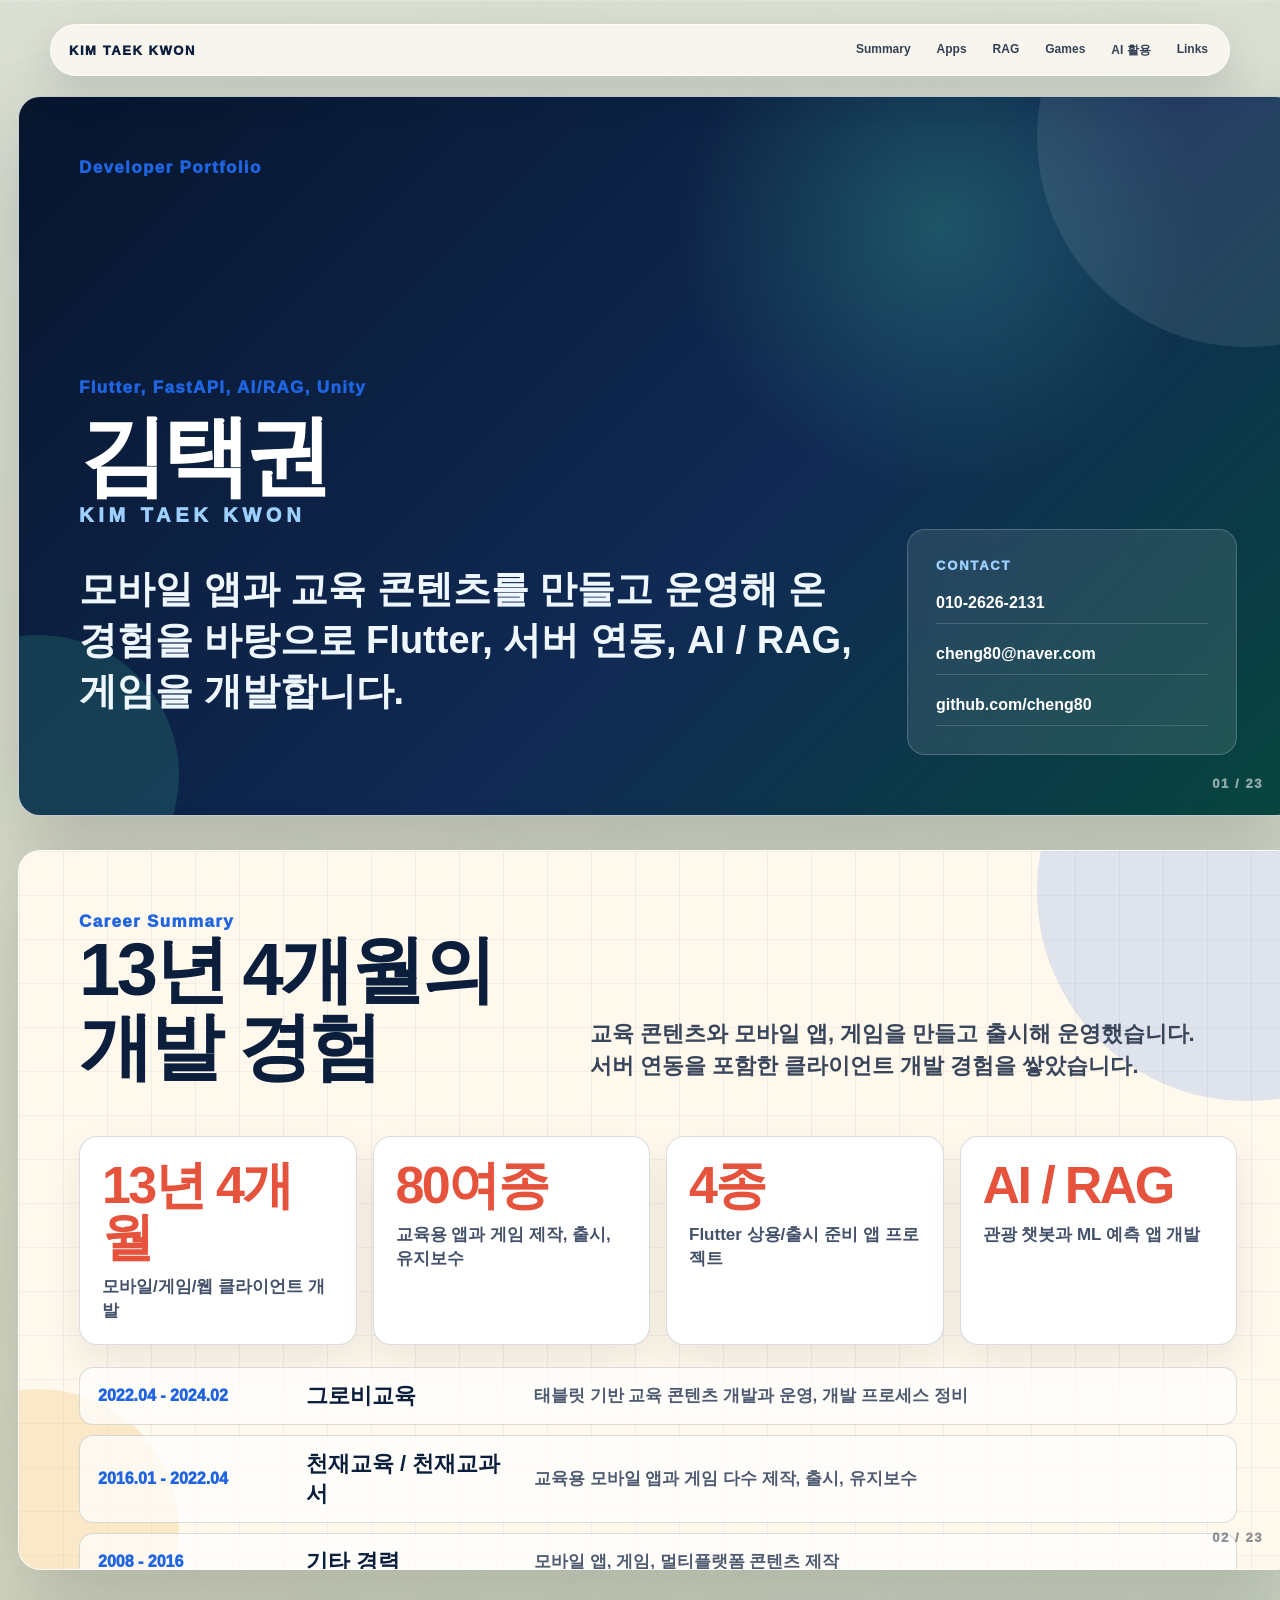
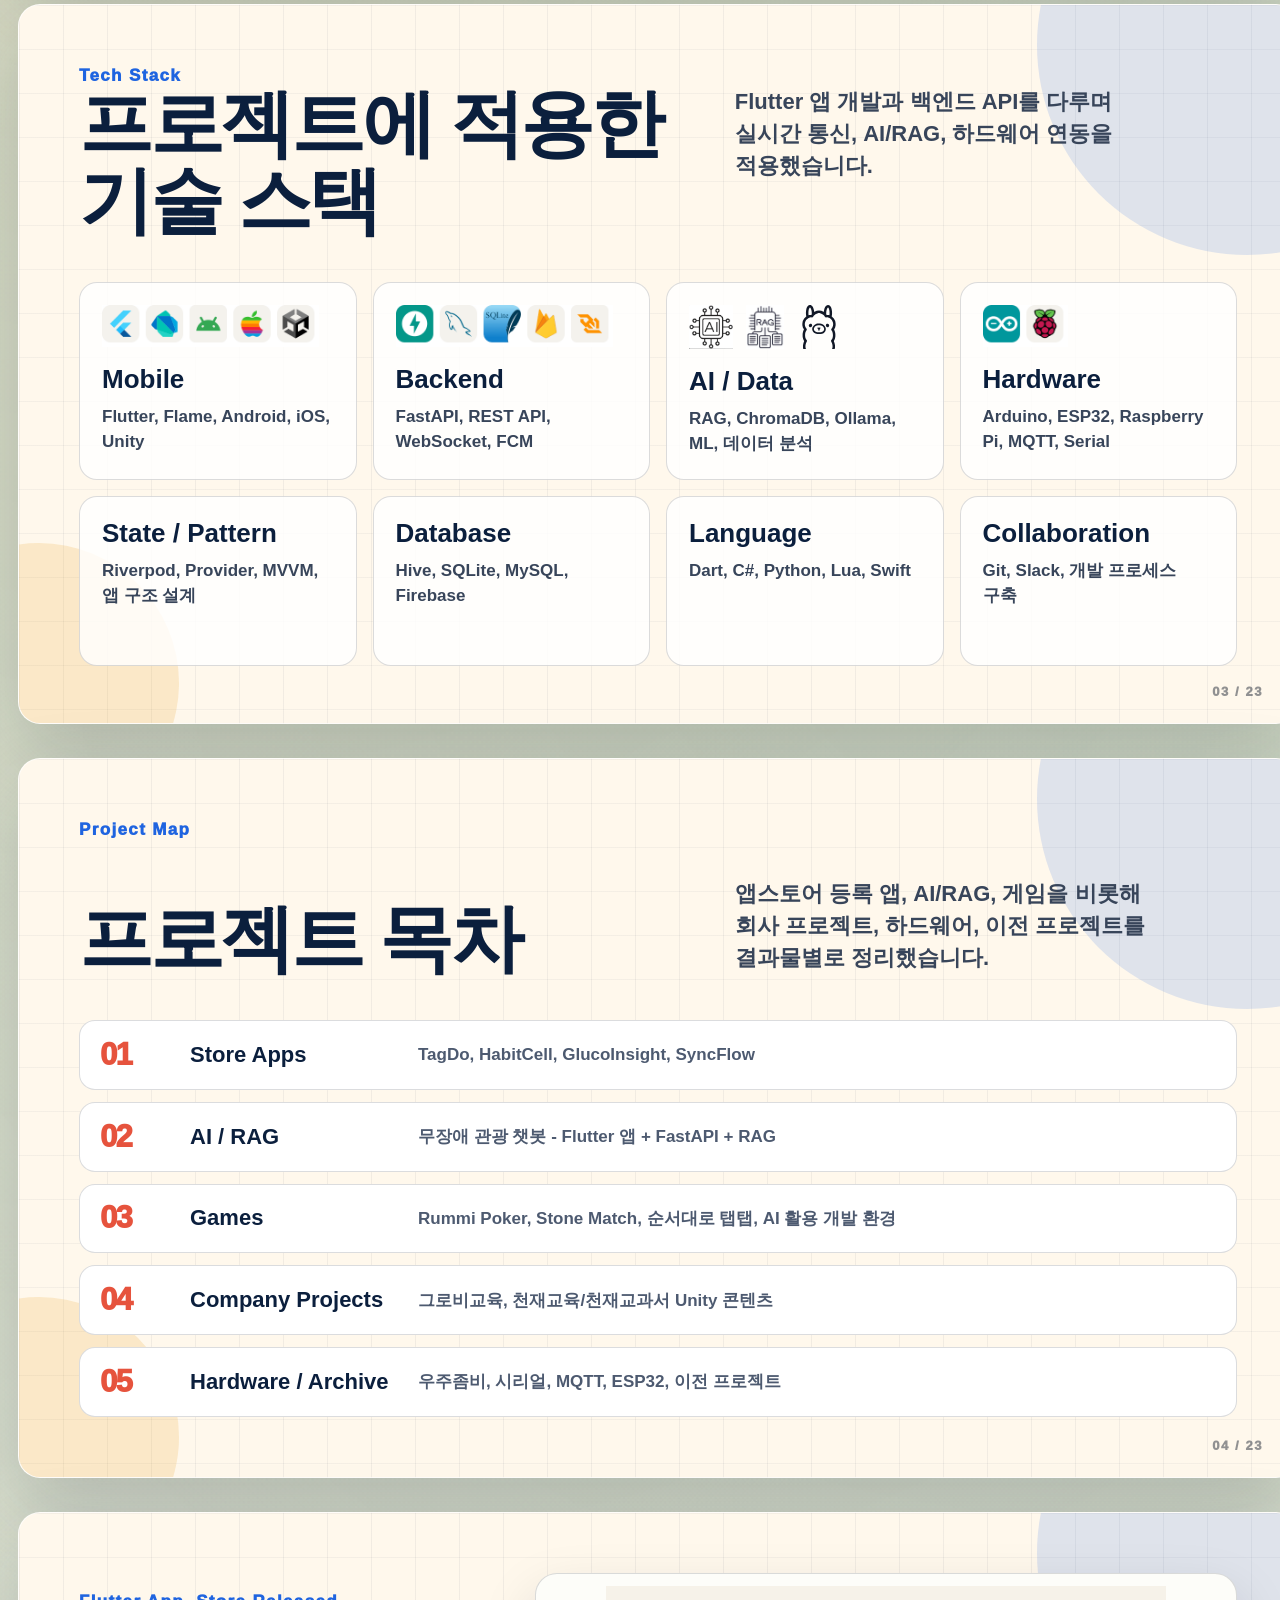
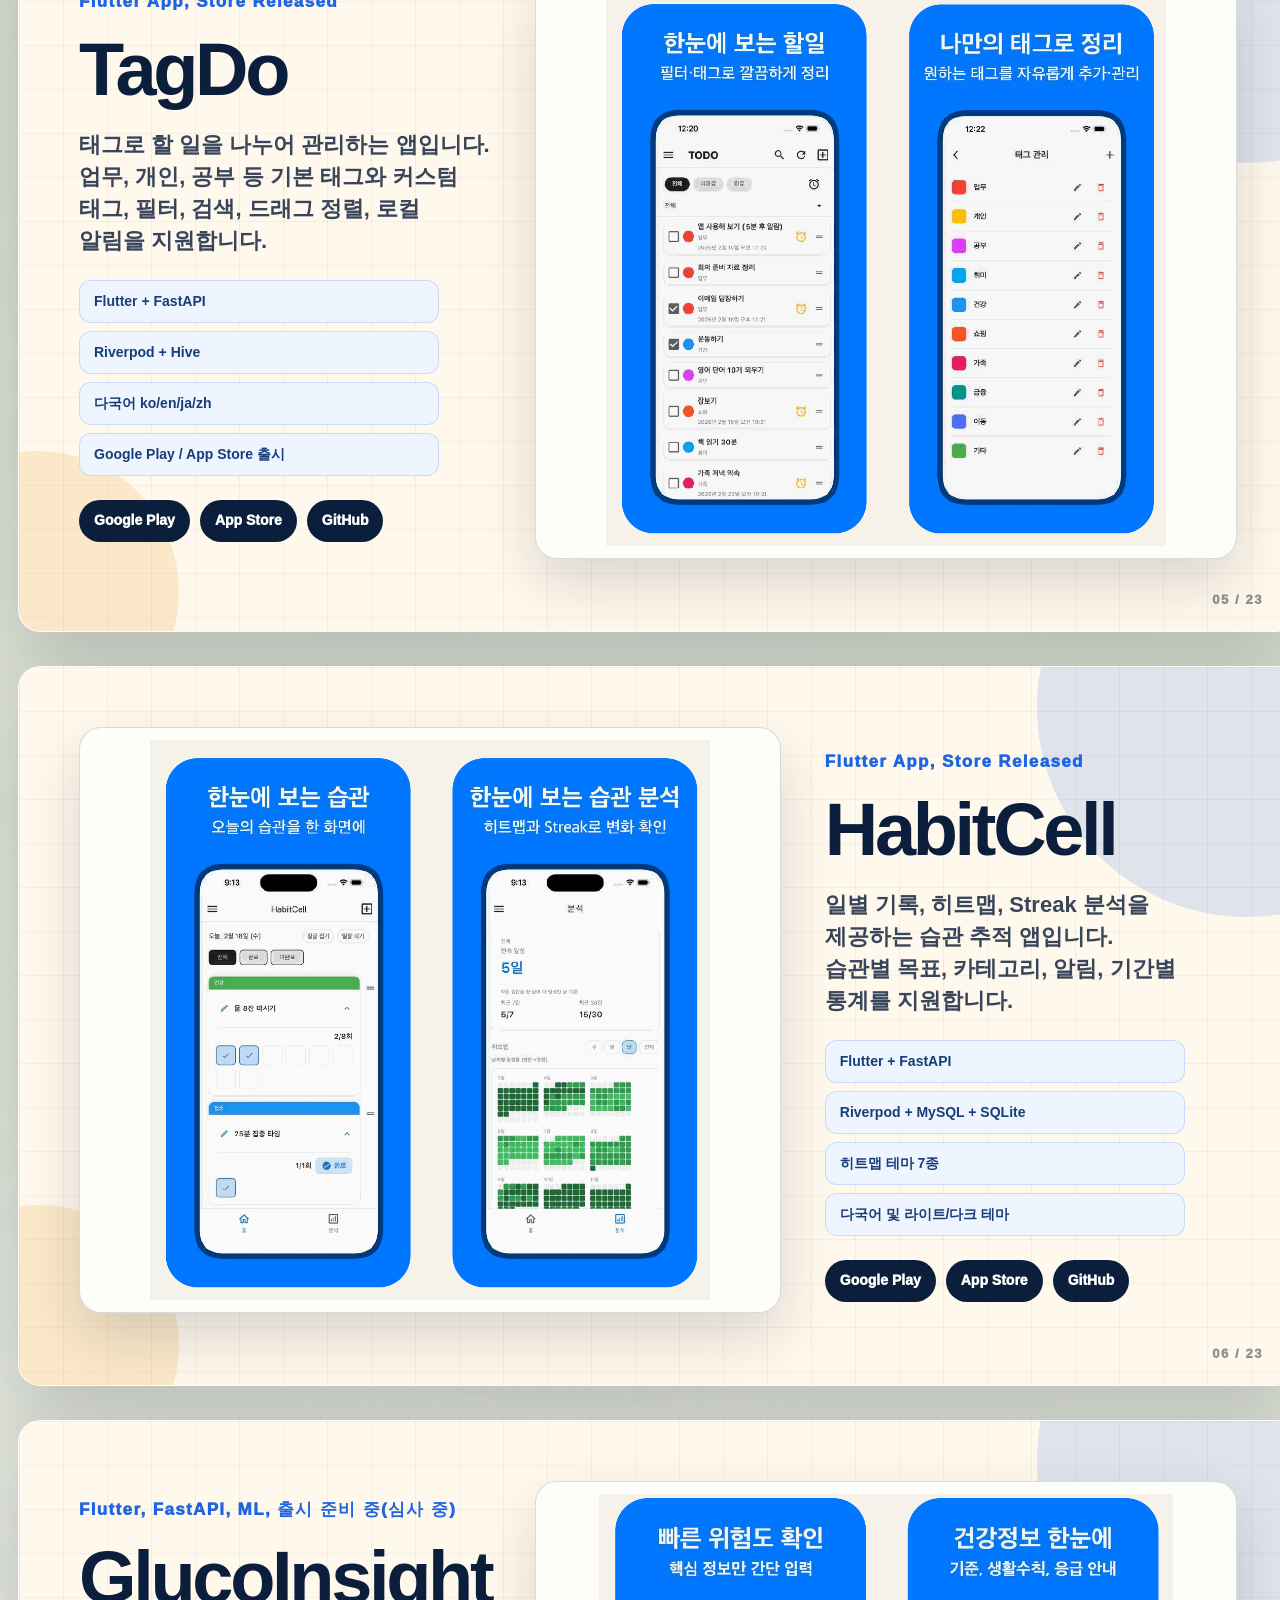
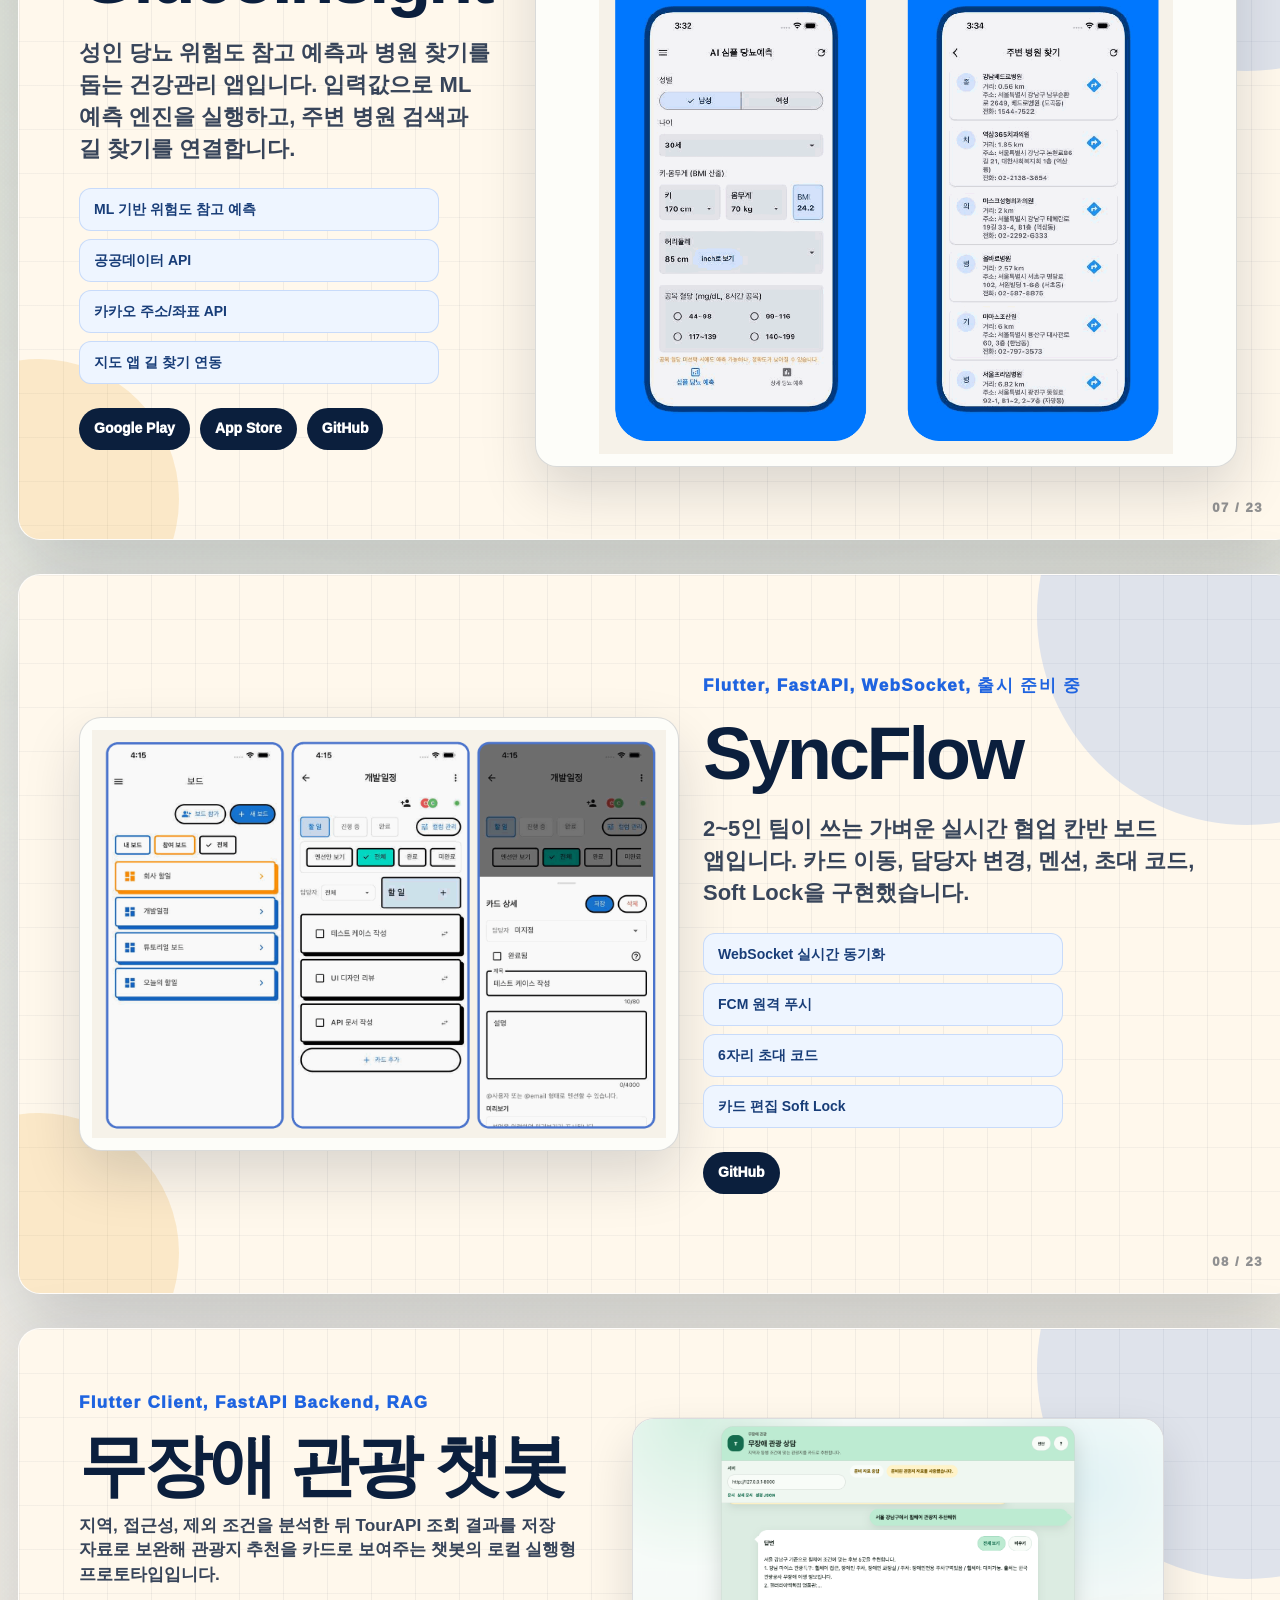
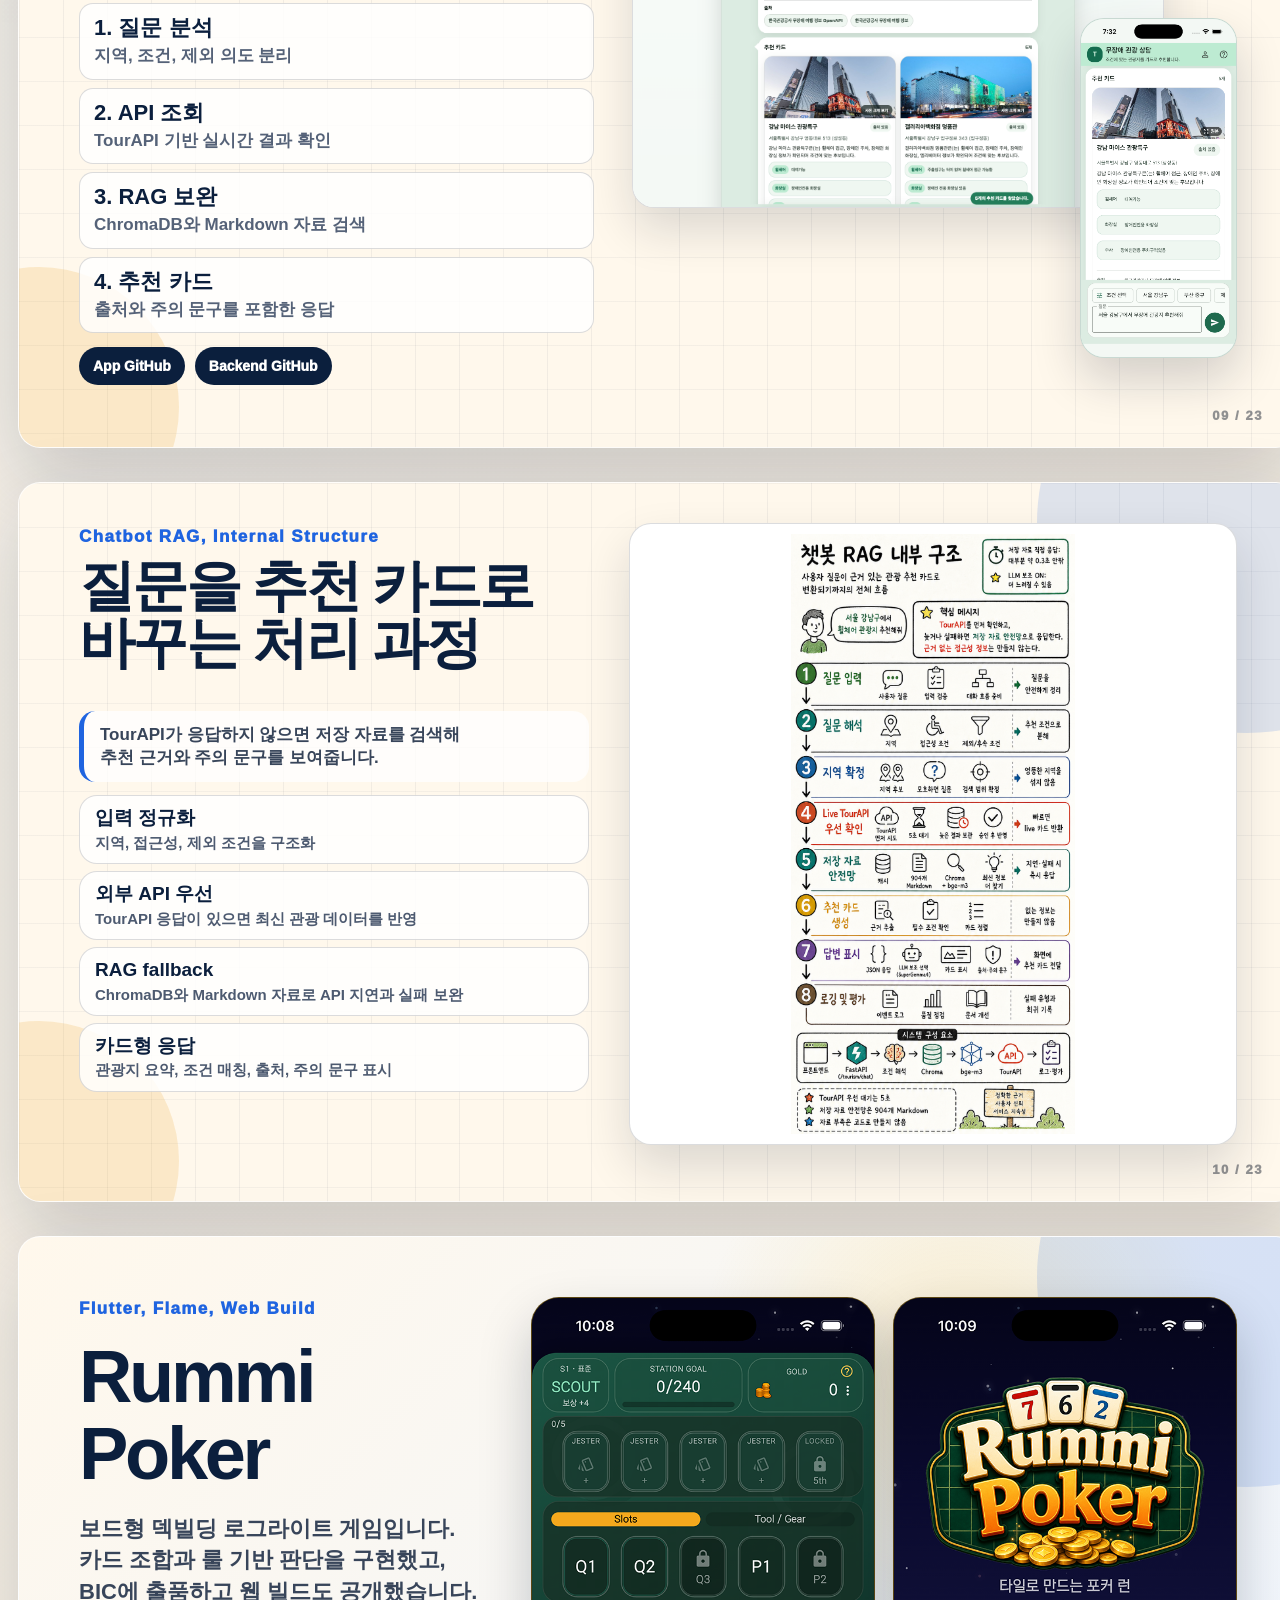
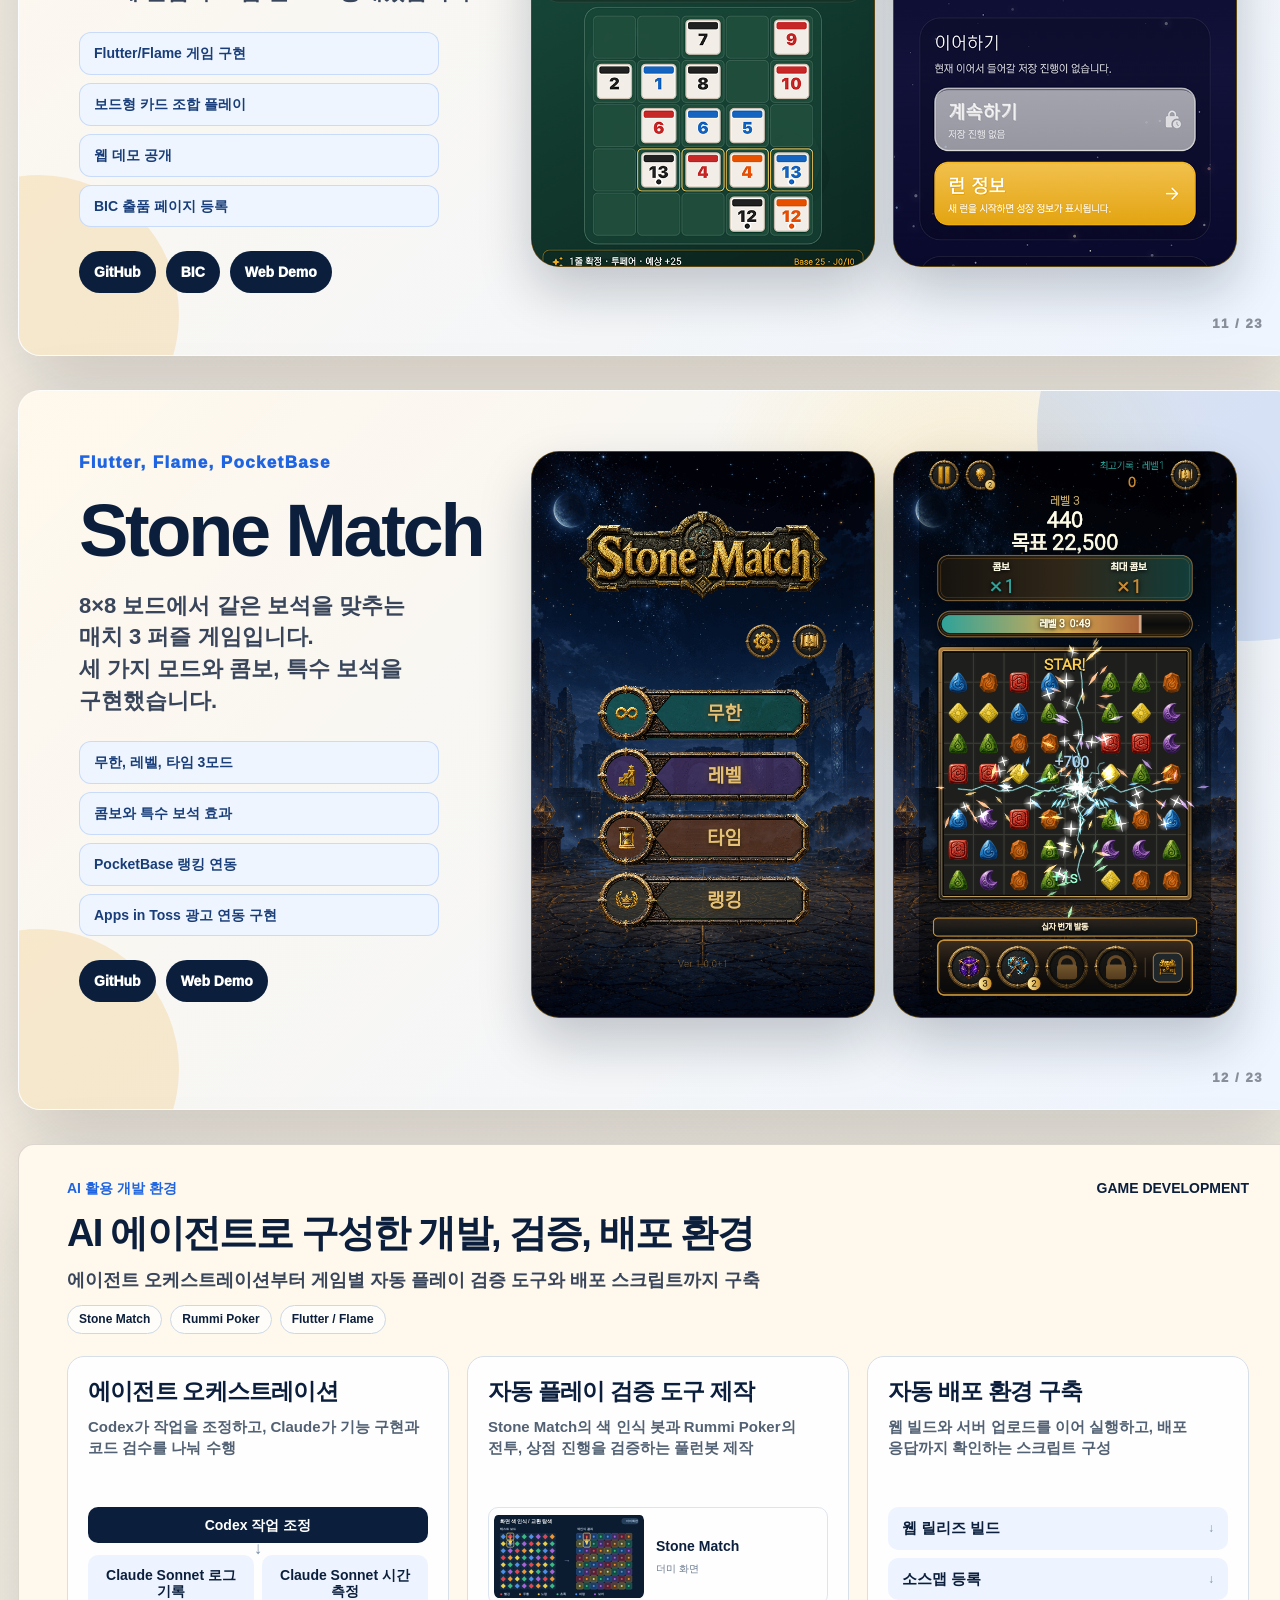
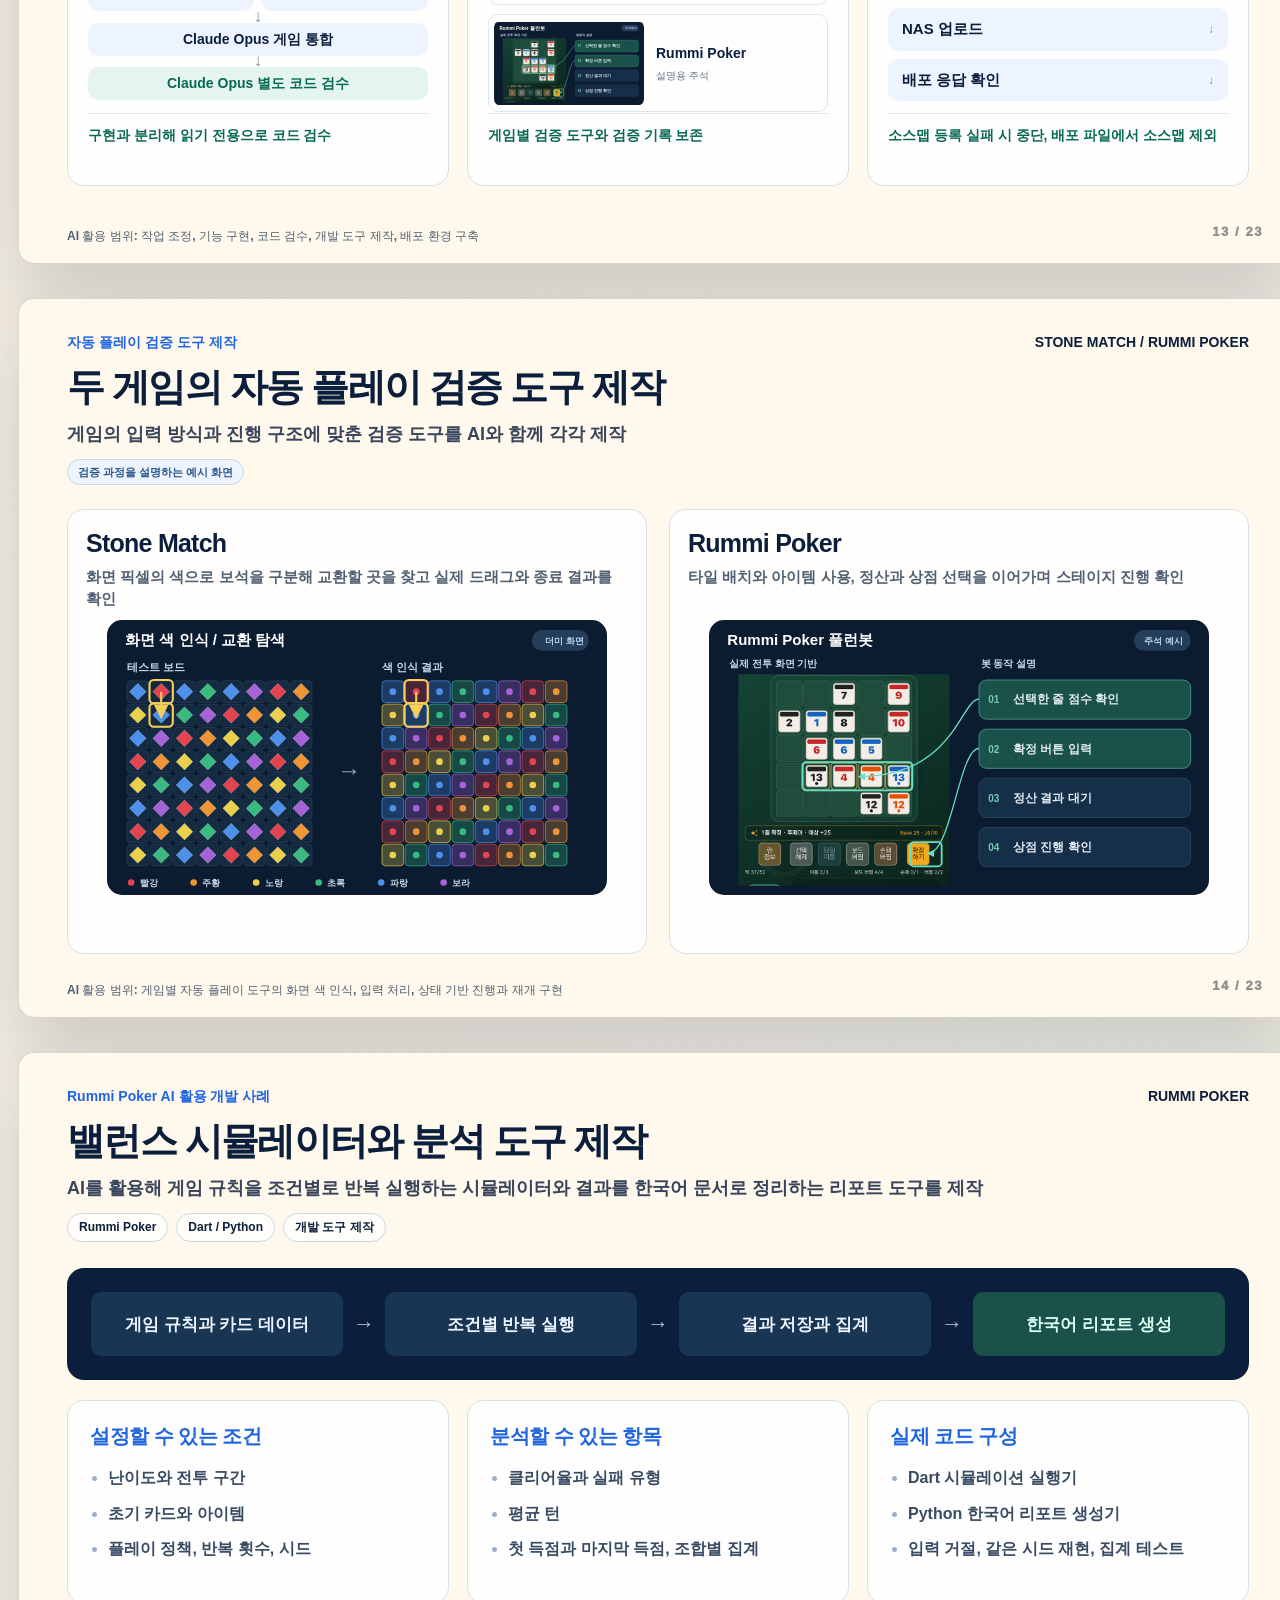
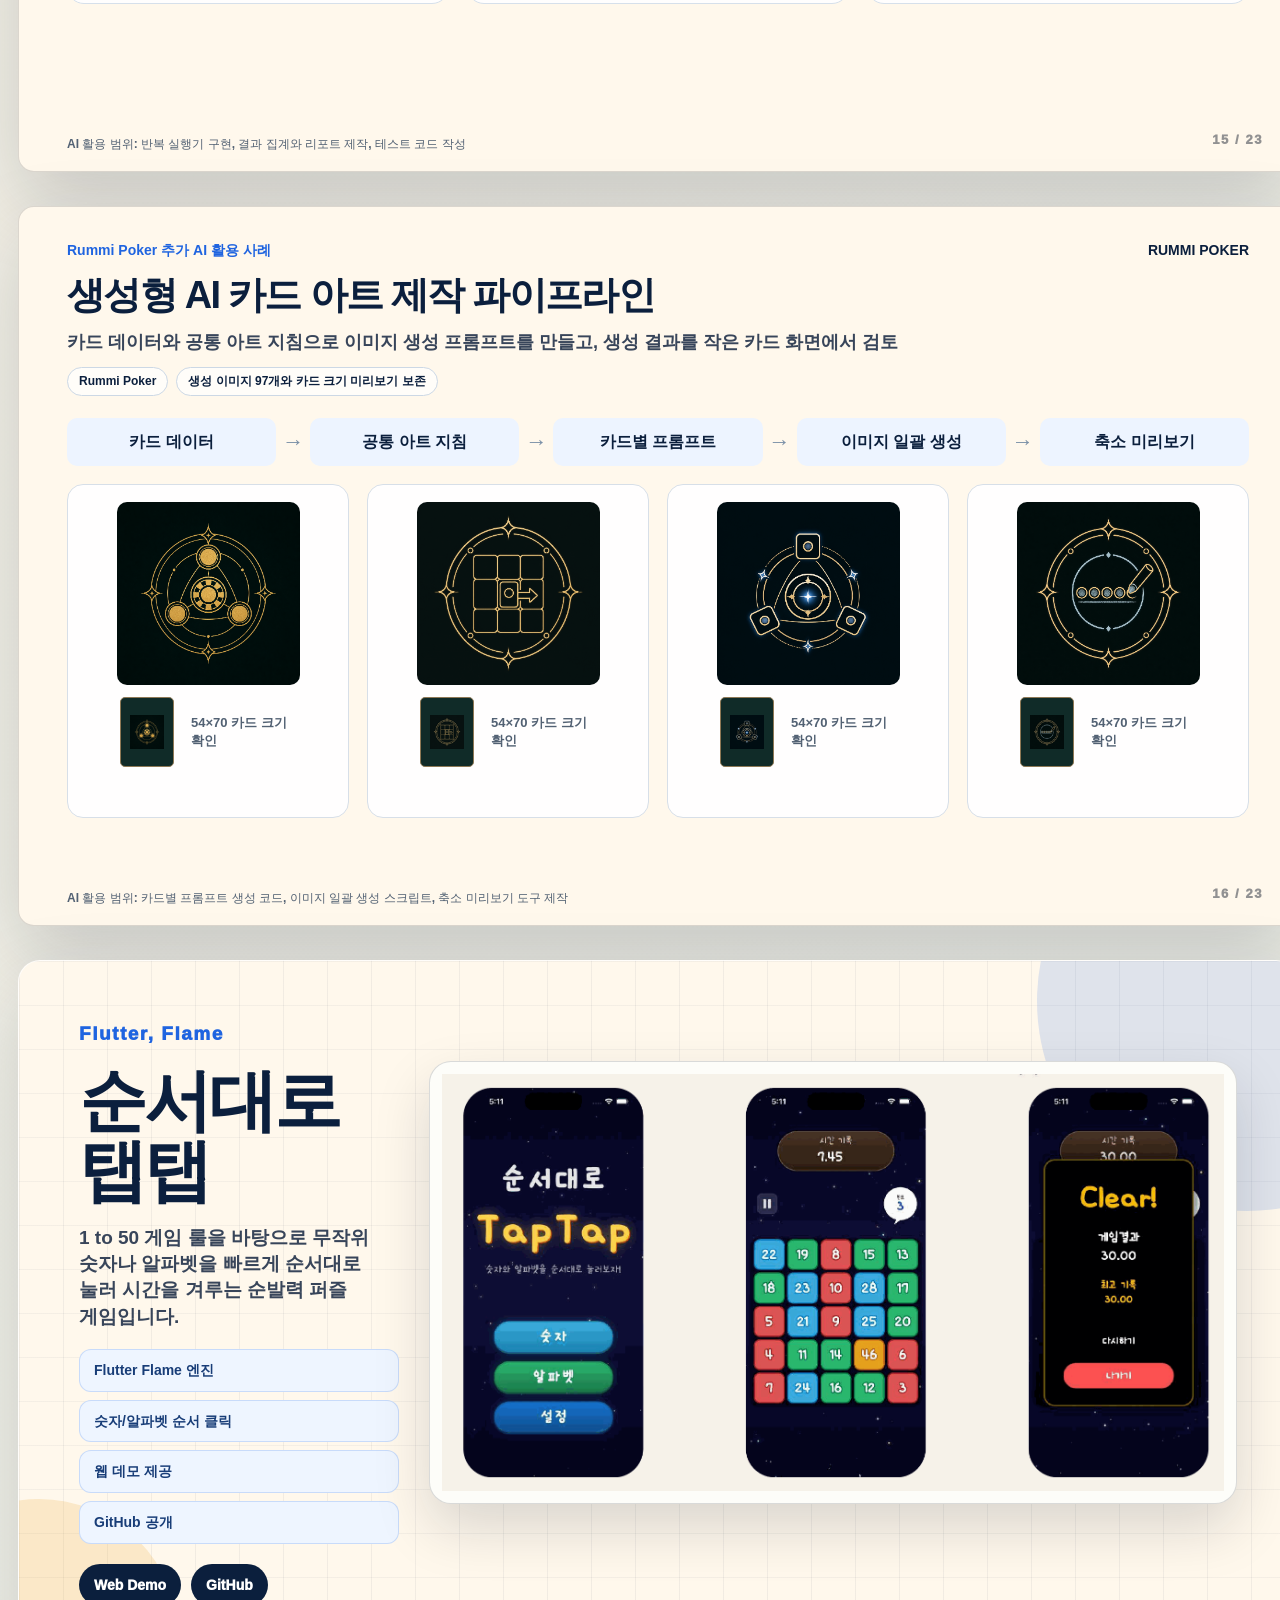
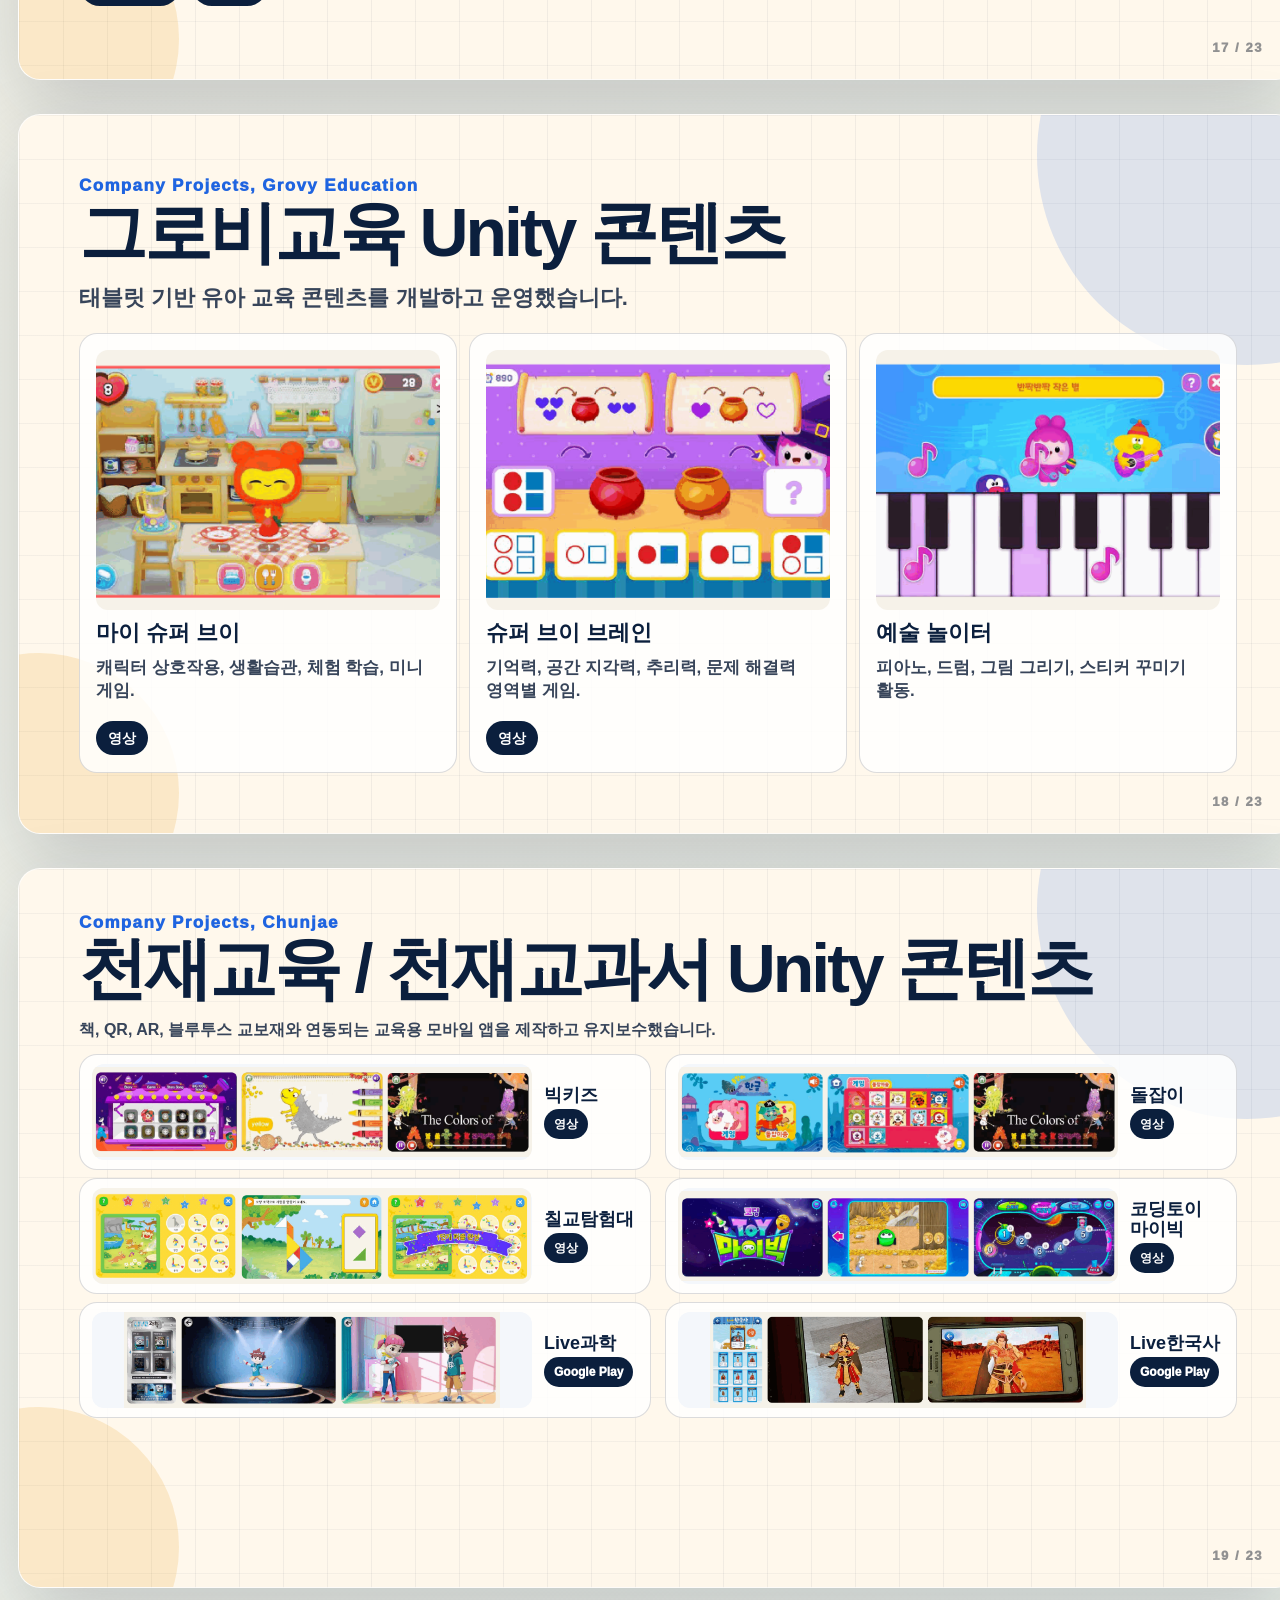
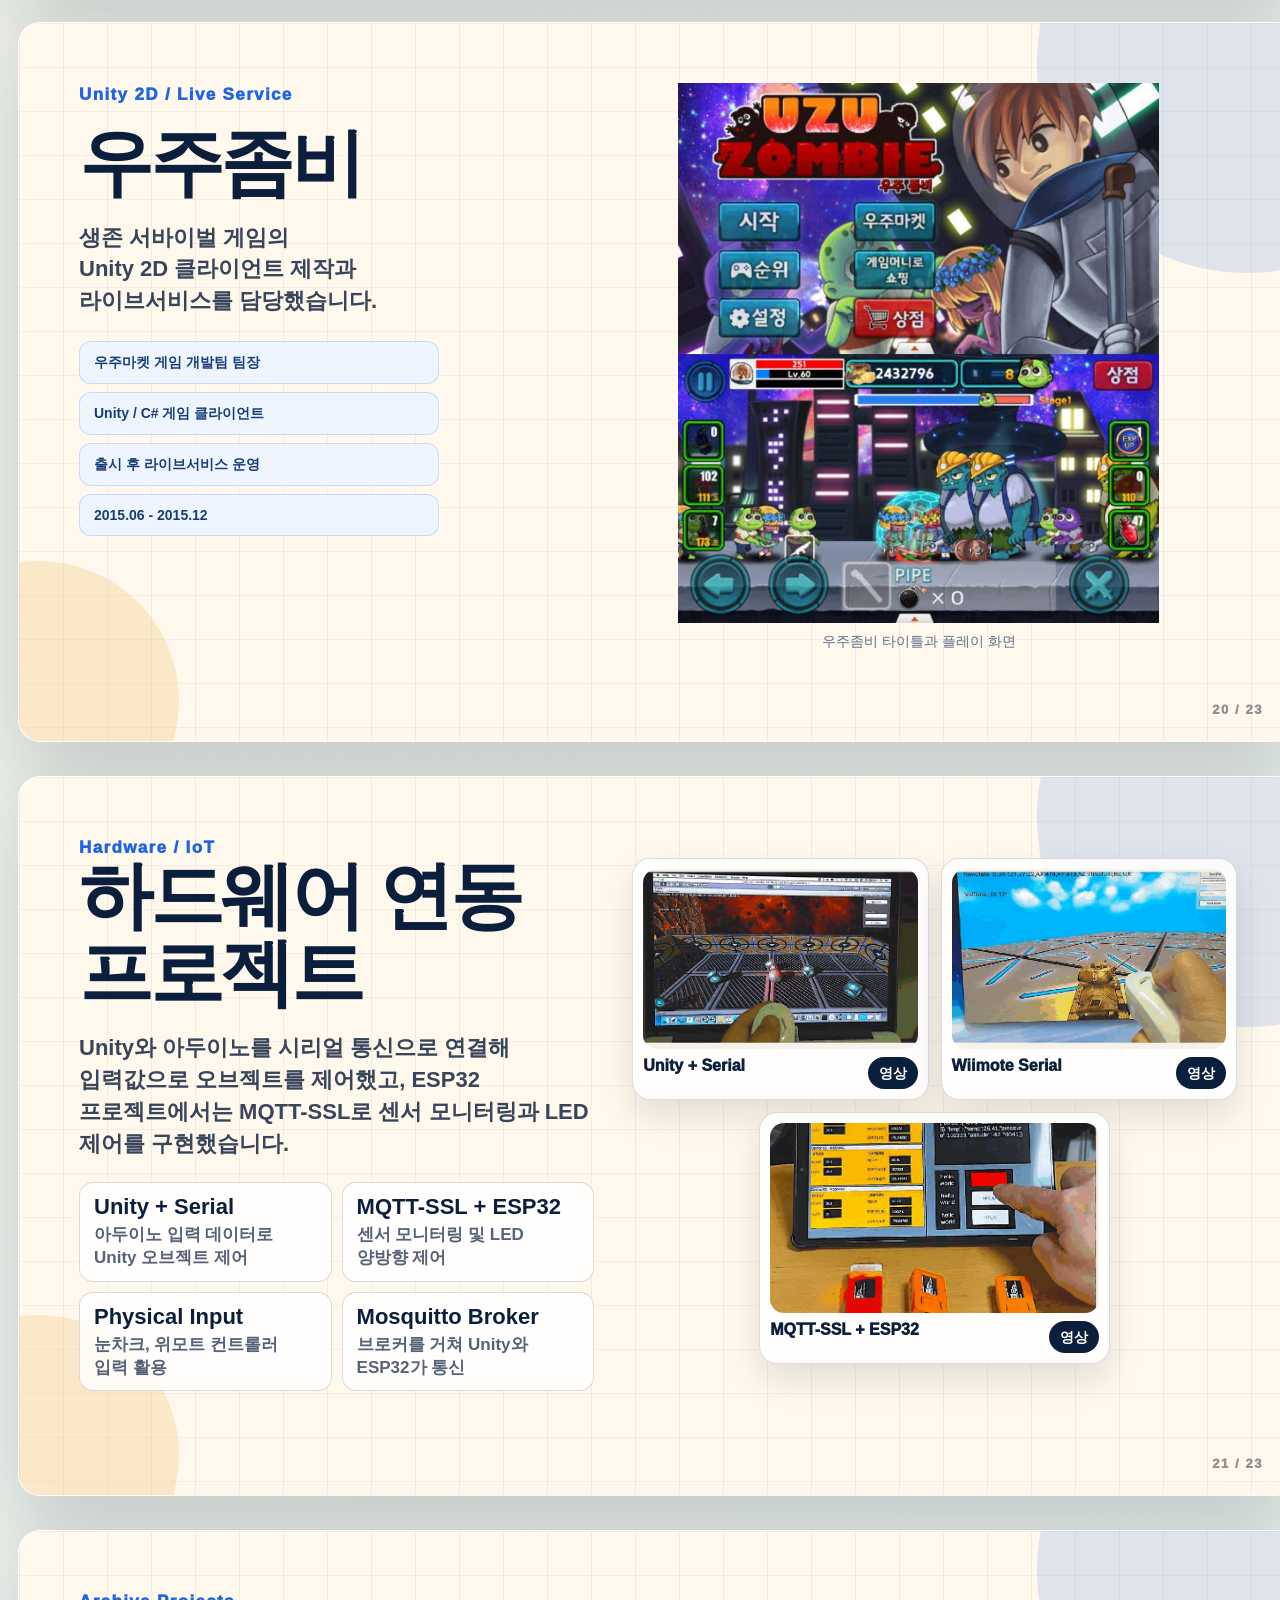
==== Front_Portfolio/portfolio-ppt/index.html @ 3dd41aa9 "기능: 두 포트폴리오의 AI 사례와 배포 메인 갱신" ====
<!doctype html>
<html lang="ko">
<head>
  <meta charset="UTF-8">
  <meta name="viewport" content="width=device-width, initial-scale=1.0">
  <title>김택권 16:9 포트폴리오 슬라이드</title>
  <meta name="description" content="김택권 개발 포트폴리오 16:9 PPT 스타일 웹페이지">
  <link rel="stylesheet" href="./portfolio-ppt.css?v=20261104-2">
  <link rel="stylesheet" href="./assets/ai-workflow/ai-workflow.css?v=20261104-2">
</head>
<body>
  <header class="deck-nav">
    <a href="#slide-01" class="deck-brand">KIM TAEK KWON</a>
    <nav aria-label="슬라이드 빠른 이동">
      <a href="#slide-02">Summary</a>
      <a href="#slide-05">Apps</a>
      <a href="#slide-09">RAG</a>
      <a href="#slide-11">Games</a>
      <a href="#slide-13">AI 활용</a>
      <a href="#slide-23">Links</a>
    </nav>
  </header>

  <main class="deck">
    <section class="slide cover" id="slide-01">
      <div class="slide-kicker">Developer Portfolio</div>
      <div class="cover-grid">
        <div>
          <p class="overline">Flutter, FastAPI, AI/RAG, Unity</p>
          <h1>김택권</h1>
          <p class="cover-name">KIM TAEK KWON</p>
          <p class="cover-lead">모바일 앱과 교육 콘텐츠를 만들고 운영해 온 경험을 바탕으로 Flutter, 서버 연동, AI / RAG, 게임을 개발합니다.</p>
        </div>
        <aside class="contact-card">
          <span>Contact</span>
          <a href="tel:01026262131">010-2626-2131</a>
          <a href="mailto:cheng80@naver.com">cheng80@naver.com</a>
          <a href="https://github.com/cheng80">github.com/cheng80</a>
        </aside>
      </div>
      <div class="slide-no">01 / 23</div>
    </section>

    <section class="slide summary" id="slide-02">
      <div class="slide-kicker">Career Summary</div>
      <div class="title-row">
        <h2>13년 4개월의 개발 경험</h2>
        <p>교육 콘텐츠와 모바일 앱, 게임을 만들고 출시해 운영했습니다.<br>서버 연동을 포함한 클라이언트 개발 경험을 쌓았습니다.</p>
      </div>
      <div class="metric-grid">
        <article><b>13년 4개월</b><span>모바일/게임/웹 클라이언트 개발</span></article>
        <article><b>80여종</b><span>교육용 앱과 게임 제작, 출시, 유지보수</span></article>
        <article><b>4종</b><span>Flutter 상용/출시 준비 앱 프로젝트</span></article>
        <article><b>AI / RAG</b><span>관광 챗봇과 ML 예측 앱 개발</span></article>
      </div>
      <div class="timeline">
        <article><time>2022.04 - 2024.02</time><strong>그로비교육</strong><span>태블릿 기반 교육 콘텐츠 개발과 운영, 개발 프로세스 정비</span></article>
        <article><time>2016.01 - 2022.04</time><strong>천재교육 / 천재교과서</strong><span>교육용 모바일 앱과 게임 다수 제작, 출시, 유지보수</span></article>
        <article><time>2008 - 2016</time><strong>기타 경력</strong><span>모바일 앱, 게임, 멀티플랫폼 콘텐츠 제작</span></article>
      </div>
      <div class="slide-no">02 / 23</div>
    </section>

    <section class="slide stack" id="slide-03">
      <div class="slide-kicker">Tech Stack</div>
      <div class="title-row compact">
        <h2>프로젝트에 적용한 기술 스택</h2>
        <p>Flutter 앱 개발과 백엔드 API를 다루며<br>실시간 통신, AI/RAG, 하드웨어 연동을 적용했습니다.</p>
      </div>
      <div class="stack-grid">
        <article><img src="./assets/icons/mobile-stack-rendered.png" alt=""><h3>Mobile</h3><p>Flutter, Flame, Android, iOS, Unity</p></article>
        <article><img src="./assets/icons/backend-stack-rendered.png" alt=""><h3>Backend</h3><p>FastAPI, REST API, WebSocket, FCM</p></article>
        <article><div class="mini-icons"><img src="./assets/icons/ai-chip-user.png" alt=""><img src="./assets/icons/rag-docs-user.png" alt=""><img src="./assets/icons/ollama.svg" alt=""></div><h3>AI / Data</h3><p>RAG, ChromaDB, Ollama, ML, 데이터 분석</p></article>
        <article><img src="./assets/icons/iot-stack-rendered.png" alt=""><h3>Hardware</h3><p>Arduino, ESP32, Raspberry Pi, MQTT, Serial</p></article>
        <article><h3>State / Pattern</h3><p>Riverpod, Provider, MVVM, 앱 구조 설계</p></article>
        <article><h3>Database</h3><p>Hive, SQLite, MySQL, Firebase</p></article>
        <article><h3>Language</h3><p>Dart, C#, Python, Lua, Swift</p></article>
        <article><h3>Collaboration</h3><p>Git, Slack, 개발 프로세스 구축</p></article>
      </div>
      <div class="slide-no">03 / 23</div>
    </section>

    <section class="slide toc" id="slide-04">
      <div class="slide-kicker">Project Map</div>
      <div class="title-row">
        <h2>프로젝트 목차</h2>
        <p>앱스토어 등록 앱, AI/RAG, 게임을 비롯해<br>회사 프로젝트, 하드웨어, 이전 프로젝트를 결과물별로 정리했습니다.</p>
      </div>
      <ol class="toc-list">
        <li><b>Store Apps</b><span>TagDo, HabitCell, GlucoInsight, SyncFlow</span></li>
        <li><b>AI / RAG</b><span>무장애 관광 챗봇 - Flutter 앱 + FastAPI + RAG</span></li>
        <li><b>Games</b><span>Rummi Poker, Stone Match, 순서대로 탭탭, AI 활용 개발 환경</span></li>
        <li><b>Company Projects</b><span>그로비교육, 천재교육/천재교과서 Unity 콘텐츠</span></li>
        <li><b>Hardware / Archive</b><span>우주좀비, 시리얼, MQTT, ESP32, 이전 프로젝트</span></li>
      </ol>
      <div class="slide-no">04 / 23</div>
    </section>

    <section class="slide app-slide tagdo-slide" id="slide-05">
      <div class="project-copy">
        <p class="overline">Flutter App, Store Released</p>
        <h2>TagDo</h2>
        <p>태그로 할 일을 나누어 관리하는 앱입니다. 업무, 개인, 공부 등 기본 태그와 커스텀 태그, 필터, 검색, 드래그 정렬, 로컬 알림을 지원합니다.</p>
        <ul class="bullet-grid"><li>Flutter + FastAPI</li><li>Riverpod + Hive</li><li>다국어 ko/en/ja/zh</li><li>Google Play / App Store 출시</li></ul>
        <div class="link-row"><a href="https://play.google.com/store/apps/details?id=com.cheng80.tagdo">Google Play</a><a href="https://apps.apple.com/kr/app/tagdo/id6759315965">App Store</a><a href="https://github.com/cheng80/hivetodo">GitHub</a></div>
      </div>
      <figure class="phone-board"><img src="./assets/pdf/tagdo-screens.png" alt="TagDo 앱 스크린샷"></figure>
      <div class="slide-no">05 / 23</div>
    </section>

    <section class="slide app-slide reverse habitcell-slide" id="slide-06">
      <div class="project-copy">
        <p class="overline">Flutter App, Store Released</p>
        <h2>HabitCell</h2>
        <p>일별 기록, 히트맵, Streak 분석을 제공하는 습관 추적 앱입니다.<br>습관별 목표, 카테고리, 알림, 기간별 통계를 지원합니다.</p>
        <ul class="bullet-grid"><li>Flutter + FastAPI</li><li>Riverpod + MySQL + SQLite</li><li>히트맵 테마 7종</li><li>다국어 및 라이트/다크 테마</li></ul>
        <div class="link-row"><a href="https://play.google.com/store/apps/details?id=com.cheng80.habitcell">Google Play</a><a href="https://apps.apple.com/kr/app/habitcell/id6759329455">App Store</a><a href="https://github.com/cheng80/habitcell">GitHub</a></div>
      </div>
      <figure class="phone-board"><img src="./assets/pdf/habitcell-screens.png" alt="HabitCell 앱 스크린샷"></figure>
      <div class="slide-no">06 / 23</div>
    </section>

    <section class="slide app-slide gluco-slide" id="slide-07">
      <div class="project-copy">
        <p class="overline">Flutter, FastAPI, ML, 출시 준비 중(심사 중)</p>
        <h2>GlucoInsight</h2>
        <p>성인 당뇨 위험도 참고 예측과 병원 찾기를 돕는 건강관리 앱입니다. 입력값으로 ML 예측 엔진을 실행하고, 주변 병원 검색과 길 찾기를 연결합니다.</p>
        <ul class="bullet-grid"><li>ML 기반 위험도 참고 예측</li><li>공공데이터 API</li><li>카카오 주소/좌표 API</li><li>지도 앱 길 찾기 연동</li></ul>
        <div class="link-row"><a href="https://play.google.com/store/apps/details?id=com.cheng80.glucoinsight">Google Play</a><a href="https://apps.apple.com/kr/app/glucoinsight/id6759739212">App Store</a><a href="https://github.com/cheng80/ml_diabetes_app">GitHub</a></div>
      </div>
      <figure class="phone-board"><img src="./assets/pdf/glucoinsight-screens-cropped.png" alt="GlucoInsight 앱 스크린샷"></figure>
      <div class="slide-no">07 / 23</div>
    </section>

    <section class="slide app-slide reverse syncflow-slide" id="slide-08">
      <div class="project-copy">
        <p class="overline">Flutter, FastAPI, WebSocket, 출시 준비 중</p>
        <h2>SyncFlow</h2>
        <p>2~5인 팀이 쓰는 가벼운 실시간 협업 칸반 보드 앱입니다. 카드 이동, 담당자 변경, 멘션, 초대 코드, Soft Lock을 구현했습니다.</p>
        <ul class="bullet-grid"><li>WebSocket 실시간 동기화</li><li>FCM 원격 푸시</li><li>6자리 초대 코드</li><li>카드 편집 Soft Lock</li></ul>
        <div class="link-row"><a href="https://github.com/cheng80/syncflow">GitHub</a></div>
      </div>
      <figure class="phone-board wide"><img src="./assets/pdf/syncflow-screens.png" alt="SyncFlow 앱 스크린샷"></figure>
      <div class="slide-no">08 / 23</div>
    </section>

    <section class="slide rag-slide rag-overview" id="slide-09">
      <div class="rag-layout">
        <div class="project-copy">
          <p class="overline">Flutter Client, FastAPI Backend, RAG</p>
          <h2>무장애 관광 챗봇</h2>
          <p>지역, 접근성, 제외 조건을 분석한 뒤 TourAPI 조회 결과를 저장 자료로 보완해 관광지 추천을 카드로 보여주는 챗봇의 로컬 실행형 프로토타입입니다.</p>
          <div class="flow-cards">
            <article><b>1. 질문 분석</b><span>지역, 조건, 제외 의도 분리</span></article>
            <article><b>2. API 조회</b><span>TourAPI 기반 실시간 결과 확인</span></article>
            <article><b>3. RAG 보완</b><span>ChromaDB와 Markdown 자료 검색</span></article>
            <article><b>4. 추천 카드</b><span>출처와 주의 문구를 포함한 응답</span></article>
          </div>
          <div class="link-row"><a href="https://github.com/cheng80/chatbot_rag_app">App GitHub</a><a href="https://github.com/cheng80/chatbot_rag">Backend GitHub</a></div>
        </div>
        <div class="rag-screen-stage">
          <img class="rag-web" src="./assets/projects/chatbot-rag/chatbot-rag-web-response.png" alt="챗봇 웹 응답">
          <img class="rag-phone" src="./assets/projects/chatbot-rag/chatbot-rag-app-iphone.png" alt="챗봇 앱 화면">
        </div>
      </div>
      <div class="slide-no">09 / 23</div>
    </section>

    <section class="slide rag-slide rag-architecture" id="slide-10">
      <div class="slide-kicker">Chatbot RAG, Internal Structure</div>
      <div class="title-row compact">
        <h2>질문을 추천 카드로<br>바꾸는 처리 과정</h2>
      </div>
      <div class="rag-architecture-grid">
        <div class="architecture-points">
          <p class="architecture-intro">TourAPI가 응답하지 않으면 저장 자료를 검색해<br>추천 근거와 주의 문구를 보여줍니다.</p>
          <article><b>입력 정규화</b><span>지역, 접근성, 제외 조건을 구조화</span></article>
          <article><b>외부 API 우선</b><span>TourAPI 응답이 있으면 최신 관광 데이터를 반영</span></article>
          <article><b>RAG fallback</b><span>ChromaDB와 Markdown 자료로 API 지연과 실패 보완</span></article>
          <article><b>카드형 응답</b><span>관광지 요약, 조건 매칭, 출처, 주의 문구 표시</span></article>
        </div>
        <figure class="rag-diagram"><img src="./assets/projects/chatbot-rag/chatbot-rag-process-infographic.png" alt="챗봇 RAG 처리 과정"></figure>
      </div>
      <div class="slide-no">10 / 23</div>
    </section>

    <section class="slide game-slide" id="slide-11">
      <div class="game-layout">
        <div class="project-copy">
          <p class="overline">Flutter, Flame, Web Build</p>
          <h2>Rummi Poker</h2>
          <p>보드형 덱빌딩 로그라이트 게임입니다.<br>카드 조합과 룰 기반 판단을 구현했고, BIC에 출품하고 웹 빌드도 공개했습니다.</p>
          <ul class="bullet-grid"><li>Flutter/Flame 게임 구현</li><li>보드형 카드 조합 플레이</li><li>웹 데모 공개</li><li>BIC 출품 페이지 등록</li></ul>
          <div class="link-row"><a href="https://github.com/cheng80/rummipoker">GitHub</a><a href="https://bicfest.org/enroll/view/3405">BIC</a><a href="https://cheng80.myqnapcloud.com/rummipoker/">Web Demo</a></div>
        </div>
        <figure class="game-phones"><img src="./assets/projects/rummi-poker/rummi-poker-title.png" alt="Rummi Poker 전투 화면"><img src="./assets/projects/rummi-poker/rummi-poker-run.png" alt="Rummi Poker 시작 화면"></figure>
      </div>
      <div class="slide-no">11 / 23</div>
    </section>

    <section class="slide game-slide stone-match-slide" id="slide-12">
      <div class="game-layout">
        <div class="project-copy">
          <p class="overline">Flutter, Flame, PocketBase</p>
          <h2>Stone Match</h2>
          <p>8×8 보드에서 같은 보석을 맞추는<br>매치 3 퍼즐 게임입니다.<br>세 가지 모드와 콤보, 특수 보석을 구현했습니다.</p>
          <ul class="bullet-grid"><li>무한, 레벨, 타임 3모드</li><li>콤보와 특수 보석 효과</li><li>PocketBase 랭킹 연동</li><li>Apps in Toss 광고 연동 구현</li></ul>
          <div class="link-row"><a href="https://github.com/cheng80/jewelmatch">GitHub</a><a href="https://cheng80.myqnapcloud.com/match/">Web Demo</a></div>
        </div>
        <figure class="game-phones"><img src="./assets/projects/stone-match/stone-match-title.png" width="636" height="1048" alt="Stone Match 타이틀 화면"><img src="./assets/projects/stone-match/stone-match-gameplay.png" width="636" height="1048" alt="Stone Match 레벨 모드, 토르 망치의 십자번개 효과"></figure>
      </div>
      <div class="slide-no">12 / 23</div>
    </section>

<section class="slide ai-case" id="slide-13" data-ai-case="overview">
  <div class="ai-topline"><span>AI 활용 개발 환경</span><span class="ai-project">GAME DEVELOPMENT</span></div>
  <h2 class="ai-title">AI 에이전트로 구성한 개발, 검증, 배포 환경</h2><p class="ai-summary">에이전트 오케스트레이션부터 게임별 자동 플레이 검증 도구와 배포 스크립트까지 구축</p><div class="ai-tags"><span>Stone Match</span><span>Rummi Poker</span><span>Flutter / Flame</span></div>
  <div class="ai-work-grid">
    <section class="ai-work-card"><header><h3>에이전트 오케스트레이션</h3><p>Codex가 작업을 조정하고, Claude가 기능 구현과 코드 검수를 나눠 수행</p></header><div class="ai-agent-map"><div class="ai-node ai-coordinator">Codex 작업 조정</div><div class="ai-arrow">↓</div><div class="ai-agent-pair"><div class="ai-node">Claude Sonnet 로그 기록</div><div class="ai-node">Claude Sonnet 시간 측정</div></div><div class="ai-arrow">↓</div><div class="ai-node">Claude Opus 게임 통합</div><div class="ai-arrow">↓</div><div class="ai-node ai-review">Claude Opus 별도 코드 검수</div></div><div class="ai-artifact">구현과 분리해 읽기 전용으로 코드 검수</div></section>
    <section class="ai-work-card"><header><h3>자동 플레이 검증 도구 제작</h3><p>Stone Match의 색 인식 봇과 Rummi Poker의 전투, 상점 진행을 검증하는 풀런봇 제작</p></header><div class="ai-bot-examples"><div class="ai-bot-example"><img src="./assets/ai-workflow/stone-color-analysis-demo.svg" alt="Stone Match 색 인식 더미 화면"><div><strong>Stone Match</strong><small>더미 화면</small></div></div><div class="ai-bot-example"><img src="./assets/ai-workflow/rummi-fullrun-annotated.svg" alt="실제 루미 포커 전투 화면에 봇 동작을 설명하는 표시를 더한 예시"><div><strong>Rummi Poker</strong><small>설명용 주석</small></div></div></div><div class="ai-artifact">게임별 검증 도구와 검증 기록 보존</div></section>
    <section class="ai-work-card"><header><h3>자동 배포 환경 구축</h3><p>웹 빌드와 서버 업로드를 이어 실행하고, 배포 응답까지 확인하는 스크립트 구성</p></header><div class="ai-skill-steps"><div class="ai-node"><span>웹 릴리즈 빌드</span><b>↓</b></div><div class="ai-node"><span>소스맵 등록</span><b>↓</b></div><div class="ai-node"><span>NAS 업로드</span><b>↓</b></div><div class="ai-node"><span>배포 응답 확인</span><b>↓</b></div></div><div class="ai-artifact">소스맵 등록 실패 시 중단, 배포 파일에서 소스맵 제외</div></section>
  </div><footer class="ai-foot"><p>AI 활용 범위: 작업 조정, 기능 구현, 코드 검수, 개발 도구 제작, 배포 환경 구축</p></footer>
  <div class="slide-no">13 / 23</div>
</section>

<section class="slide ai-case" id="slide-14" data-ai-case="bots">
  <div class="ai-topline"><span>자동 플레이 검증 도구 제작</span><span class="ai-project">STONE MATCH / RUMMI POKER</span></div>
  <h2 class="ai-title">두 게임의 자동 플레이 검증 도구 제작</h2><p class="ai-summary">게임의 입력 방식과 진행 구조에 맞춘 검증 도구를 AI와 함께 각각 제작</p><div class="ai-demo-tag">검증 과정을 설명하는 예시 화면</div>
  <div class="ai-detail-grid"><section class="ai-detail-card"><h3>Stone Match</h3><p class="ai-desc">화면 픽셀의 색으로 보석을 구분해 교환할 곳을 찾고 실제 드래그와 종료 결과를 확인</p><img class="ai-demo-image" src="./assets/ai-workflow/stone-color-analysis-demo.svg" alt="Stone Match 자동 플레이 검증 도구의 설명용 더미 화면"></section><section class="ai-detail-card"><h3>Rummi Poker</h3><p class="ai-desc">타일 배치와 아이템 사용, 정산과 상점 선택을 이어가며 스테이지 진행 확인</p><img class="ai-demo-image" src="./assets/ai-workflow/rummi-fullrun-annotated.svg" alt="실제 루미 포커 전투 화면에 봇 동작을 설명하는 표시를 더한 예시"></section></div><footer class="ai-foot"><p>AI 활용 범위: 게임별 자동 플레이 도구의 화면 색 인식, 입력 처리, 상태 기반 진행과 재개 구현</p></footer>
  <div class="slide-no">14 / 23</div>
</section>

<section class="slide ai-case ai-balance-case" id="slide-15" data-ai-case="balance">
  <div class="ai-topline"><span>Rummi Poker AI 활용 개발 사례</span><span class="ai-project">RUMMI POKER</span></div>
  <h2 class="ai-title">밸런스 시뮬레이터와 분석 도구 제작</h2><p class="ai-summary">AI를 활용해 게임 규칙을 조건별로 반복 실행하는 시뮬레이터와 결과를 한국어 문서로 정리하는 리포트 도구를 제작</p><div class="ai-tags"><span>Rummi Poker</span><span>Dart / Python</span><span>개발 도구 제작</span></div>
  <div class="ai-process-flow"><div class="ai-node">게임 규칙과 카드 데이터</div><span class="ai-arrow" aria-hidden="true">→</span><div class="ai-node">조건별 반복 실행</div><span class="ai-arrow" aria-hidden="true">→</span><div class="ai-node">결과 저장과 집계</div><span class="ai-arrow" aria-hidden="true">→</span><div class="ai-node">한국어 리포트 생성</div></div>
  <div class="ai-capabilities"><section class="ai-capability-panel"><h3>설정할 수 있는 조건</h3><ul><li>난이도와 전투 구간</li><li>초기 카드와 아이템</li><li>플레이 정책, 반복 횟수, 시드</li></ul></section><section class="ai-capability-panel"><h3>분석할 수 있는 항목</h3><ul><li>클리어율과 실패 유형</li><li>평균 턴</li><li>첫 득점과 마지막 득점, 조합별 집계</li></ul></section><section class="ai-capability-panel"><h3>실제 코드 구성</h3><ul><li>Dart 시뮬레이션 실행기</li><li>Python 한국어 리포트 생성기</li><li>입력 거절, 같은 시드 재현, 집계 테스트</li></ul></section></div>
  <footer class="ai-foot"><p>AI 활용 범위: 반복 실행기 구현, 결과 집계와 리포트 제작, 테스트 코드 작성</p></footer>
  <div class="slide-no">15 / 23</div>
</section>

<section class="slide ai-case ai-art-case" id="slide-16" data-ai-case="art">
  <div class="ai-topline"><span>Rummi Poker 추가 AI 활용 사례</span><span class="ai-project">RUMMI POKER</span></div>
  <h2 class="ai-title">생성형 AI 카드 아트 제작 파이프라인</h2><p class="ai-summary">카드 데이터와 공통 아트 지침으로 이미지 생성 프롬프트를 만들고, 생성 결과를 작은 카드 화면에서 검토</p><div class="ai-tags"><span>Rummi Poker</span><span>생성 이미지 97개와 카드 크기 미리보기 보존</span></div>
  <div class="ai-art-pipeline"><div class="ai-node">카드 데이터</div><div class="ai-arrow">→</div><div class="ai-node">공통 아트 지침</div><div class="ai-arrow">→</div><div class="ai-node">카드별 프롬프트</div><div class="ai-arrow">→</div><div class="ai-node">이미지 일괄 생성</div><div class="ai-arrow">→</div><div class="ai-node">축소 미리보기</div></div><div class="ai-art-gallery"><figure class="ai-art-item"><img class="ai-art-original" src="./assets/ai-workflow/art-01.png" alt="루미 포커 생성 카드 아트 예시 1"><div class="ai-art-size"><div class="ai-small-card"><img src="./assets/ai-workflow/art-01-thumb.png" alt="카드 크기 축소 미리보기"></div><figcaption>54×70 카드 크기 확인</figcaption></div></figure><figure class="ai-art-item"><img class="ai-art-original" src="./assets/ai-workflow/art-02.png" alt="루미 포커 생성 카드 아트 예시 2"><div class="ai-art-size"><div class="ai-small-card"><img src="./assets/ai-workflow/art-02-thumb.png" alt="카드 크기 축소 미리보기"></div><figcaption>54×70 카드 크기 확인</figcaption></div></figure><figure class="ai-art-item"><img class="ai-art-original" src="./assets/ai-workflow/art-03.png" alt="루미 포커 생성 카드 아트 예시 3"><div class="ai-art-size"><div class="ai-small-card"><img src="./assets/ai-workflow/art-03-thumb.png" alt="카드 크기 축소 미리보기"></div><figcaption>54×70 카드 크기 확인</figcaption></div></figure><figure class="ai-art-item"><img class="ai-art-original" src="./assets/ai-workflow/art-04.png" alt="루미 포커 생성 카드 아트 예시 4"><div class="ai-art-size"><div class="ai-small-card"><img src="./assets/ai-workflow/art-04-thumb.png" alt="카드 크기 축소 미리보기"></div><figcaption>54×70 카드 크기 확인</figcaption></div></figure></div><footer class="ai-foot"><p>AI 활용 범위: 카드별 프롬프트 생성 코드, 이미지 일괄 생성 스크립트, 축소 미리보기 도구 제작</p></footer>
  <div class="slide-no">16 / 23</div>
</section>

    <section class="slide tap-slide" id="slide-17">
      <div class="project-copy">
        <p class="overline">Flutter, Flame</p>
        <h2>순서대로 탭탭</h2>
        <p>1 to 50 게임 룰을 바탕으로 무작위 숫자나 알파벳을 빠르게 순서대로 눌러 시간을 겨루는 순발력 퍼즐 게임입니다.</p>
        <ul class="bullet-grid"><li>Flutter Flame 엔진</li><li>숫자/알파벳 순서 클릭</li><li>웹 데모 제공</li><li>GitHub 공개</li></ul>
        <div class="link-row"><a href="https://cheng80.myqnapcloud.com/taborder/">Web Demo</a><a href="https://github.com/cheng80/taborder">GitHub</a></div>
      </div>
      <figure class="wide-board"><img src="./assets/pdf/taptap-screens.png" alt="순서대로 탭탭 스크린샷"></figure>
      <div class="slide-no">17 / 23</div>
    </section>

    <section class="slide company-slide grovy-slide" id="slide-18">
      <div class="slide-kicker">Company Projects, Grovy Education</div>
      <div class="title-row compact"><h2>그로비교육 Unity 콘텐츠</h2><p>태블릿 기반 유아 교육 콘텐츠를 개발하고 운영했습니다.</p></div>
      <div class="card-gallery three grovy-list">
        <article><img src="./assets/pdf/grovy-superv.png" alt="마이 슈퍼 브이"><h3>마이 슈퍼 브이</h3><p>캐릭터 상호작용, 생활습관, 체험 학습, 미니 게임.</p><a href="https://youtu.be/e51-8Ws6mQo">영상</a></article>
        <article><img src="./assets/pdf/grovy-brain.png" alt="슈퍼 브이 브레인"><h3>슈퍼 브이 브레인</h3><p>기억력, 공간 지각력, 추리력, 문제 해결력 영역별 게임.</p><a href="https://youtu.be/BqqoiphDEHo">영상</a></article>
        <article><img src="./assets/pdf/grovy-art.png" alt="예술 놀이터"><h3>예술 놀이터</h3><p>피아노, 드럼, 그림 그리기, 스티커 꾸미기 활동.</p></article>
      </div>
      <div class="slide-no">18 / 23</div>
    </section>

    <section class="slide company-slide chunjae-slide" id="slide-19">
      <div class="slide-kicker">Company Projects, Chunjae</div>
      <div class="title-row compact"><h2>천재교육 / 천재교과서 Unity 콘텐츠</h2><p>책, QR, AR, 블루투스 교보재와 연동되는 교육용 모바일 앱을 제작하고 유지보수했습니다.</p></div>
      <div class="card-gallery six">
        <article><img src="./assets/pdf/chunjae-bigkids.png" alt="빅키즈"><h3>빅키즈</h3><a href="https://youtu.be/rn8S2CT8JlM">영상</a></article>
        <article><img src="./assets/pdf/chunjae-doljabi.png" alt="돌잡이"><h3>돌잡이</h3><a href="https://youtu.be/MLoSCO5eC_k">영상</a></article>
        <article><img src="./assets/pdf/chunjae-tangram.png" alt="칠교탐험대"><h3>칠교탐험대</h3><a href="https://youtu.be/FAiMMZuL0Hs">영상</a></article>
        <article><img src="./assets/pdf/chunjae-mybig.png" alt="코딩토이 마이빅"><h3>코딩토이 마이빅</h3><a href="https://youtu.be/H9CVGC6Ce1w">영상</a></article>
        <article><img src="./assets/pdf/chunjae-live-science.png" alt="Live과학"><h3>Live과학</h3><a href="https://play.google.com/store/search?q=LIVE%EA%B3%BC%ED%95%99&c=apps&hl=ko">Google Play</a></article>
        <article><img src="./assets/pdf/chunjae-live-history.png" alt="Live한국사"><h3>Live한국사</h3><a href="https://play.google.com/store/apps/details?id=media.chunjae.livekoreanhistory1&hl=ko">Google Play</a></article>
      </div>
      <div class="slide-no">19 / 23</div>
    </section>

    <section class="slide unity-game-slide" id="slide-20">
      <div class="unity-case-layout">
        <div class="project-copy">
          <p class="overline">Unity 2D / Live Service</p>
          <h2>우주좀비</h2>
          <p>생존 서바이벌 게임의<br>Unity 2D 클라이언트 제작과<br>라이브서비스를 담당했습니다.</p>
          <ul class="bullet-grid"><li>우주마켓 게임 개발팀 팀장</li><li>Unity / C# 게임 클라이언트</li><li>출시 후 라이브서비스 운영</li><li>2015.06 - 2015.12</li></ul>
        </div>
        <figure class="unity-case-image"><img src="./assets/projects/space-zombie/space-zombie-screens.jpg" width="896" height="1006" alt="우주좀비의 타이틀과 실제 플레이 화면"><figcaption>우주좀비 타이틀과 플레이 화면</figcaption></figure>
      </div>
      <div class="slide-no">20 / 23</div>
    </section>

    <section class="slide hardware-slide" id="slide-21">
      <div class="slide-kicker">Hardware / IoT</div>
      <div class="hardware-layout">
        <div class="project-copy">
          <h2>하드웨어 연동 프로젝트</h2>
          <p>Unity와 아두이노를 시리얼 통신으로 연결해 입력값으로 오브젝트를 제어했고, ESP32 프로젝트에서는 MQTT-SSL로 센서 모니터링과 LED 제어를 구현했습니다.</p>
          <div class="flow-cards two-col">
            <article><b>Unity + Serial</b><span>아두이노 입력 데이터로 Unity 오브젝트 제어</span></article>
            <article><b>MQTT-SSL + ESP32</b><span>센서 모니터링 및 LED 양방향 제어</span></article>
            <article><b>Physical Input</b><span>눈차크, 위모트 컨트롤러 입력 활용</span></article>
            <article><b>Mosquitto Broker</b><span>브로커를 거쳐 Unity와 ESP32가 통신</span></article>
          </div>
        </div>
        <div class="hardware-link-gallery">
          <article>
            <img src="./assets/pdf/hardware-split/serial-nunchuck.png" alt="Unity와 시리얼 통신 연동">
            <span>Unity + Serial</span>
            <a href="https://youtu.be/KoSGSXjBEMI">영상</a>
          </article>
          <article>
            <img src="./assets/pdf/hardware-split/serial-tank.png" alt="Unity와 위모트 시리얼 연동">
            <span>Wiimote Serial</span>
            <a href="https://youtu.be/0aaWZLIUFvI">영상</a>
          </article>
          <article>
            <img src="./assets/pdf/hardware-split/mqtt-esp32.png" alt="MQTT SSL ESP32 Unity 연동">
            <span>MQTT-SSL + ESP32</span>
            <a href="https://youtu.be/mYoYQJKDidM">영상</a>
          </article>
        </div>
      </div>
      <div class="slide-no">21 / 23</div>
    </section>

    <section class="slide legacy-project-slide" id="slide-22">
      <div class="slide-kicker">Archive Projects</div>
      <div class="title-row compact">
        <h2>Lua / ActionScript 아카이브</h2>
        <p>Lua, ActionScript, 스마트 TV 등 여러 플랫폼에서 게임과 인터랙티브 콘텐츠를 만들었습니다.</p>
      </div>
      <div class="legacy-project-grid">
        <article>
          <img src="./assets/pdf/archive-lua.png" alt="Lua 이전 게임 프로젝트">
          <div>
            <h3>Lua Games</h3>
            <p>생명의 빛 - Touch 바이블, ATTACK "Z", Line Pang</p>
          </div>
        </article>
        <article>
          <img src="./assets/pdf/archive-actionscript.png" alt="ActionScript 앱북 프로젝트">
          <div>
            <h3>ActionScript App Book</h3>
            <p>시공미디어 앱북 시리즈, 시사붐붐잉글리쉬 앱북 시리즈</p>
          </div>
        </article>
        <article>
          <img src="./assets/pdf/archive-smarttv.png" alt="LG 스마트 TV 콘텐츠">
          <div>
            <h3>LG Smart TV</h3>
            <p>시사 잉글리쉬 HB Kids 시리즈</p>
          </div>
        </article>
      </div>
      <div class="slide-no">22 / 23</div>
    </section>

    <section class="slide closing" id="slide-23">
      <div class="slide-kicker">Repository / Materials</div>
      <div class="closing-grid">
        <div class="closing-copy">
          <h2>감사합니다</h2>
          <p>앱 스크린샷과 영상 자료, 저장소 접속 정보를 확인할 수 있습니다.</p>
        </div>
        <div class="final-link-panel">
          <a href="https://drive.google.com/drive/folders/1AVJ7XUGYkKo740kIkzNnqk7vfCyhYcc-?usp=sharing"><b>앱 스크린샷 및 영상 자료</b><span>drive.google.com/drive/folders/1AVJ7XUGYkKo740kIkzNnqk7vfCyhYcc-?usp=sharing</span></a>
          <a href="https://cumbersome-tuberose-d1d.notion.site/Git-47fbbe5b4e354171a9b04ee09a51b0d9"><b>개인 GitLab 저장소, GitHub 저장소 접속 정보</b><span>cumbersome-tuberose-d1d.notion.site/Git-47fbbe5b4e354171a9b04ee09a51b0d9</span></a>
        </div>
      </div>
      <div class="slide-no">23 / 23</div>
    </section>
  </main>
</body>
</html>
---- Front_Portfolio/portfolio-ppt/portfolio-ppt.css ----
:root {
  --paper: #fff8ec;
  --ink: #101827;
  --muted: #617089;
  --navy: #0b1f3d;
  --blue: #1f64e0;
  --teal: #08947f;
  --amber: #e7a324;
  --red: #e6533d;
  --line: rgba(16, 24, 39, 0.15);
  --shadow: 0 30px 80px rgba(10, 22, 43, 0.18);
}

* { box-sizing: border-box; }
html { scroll-behavior: smooth; scroll-snap-type: y mandatory; }
body {
  margin: 0;
  background:
    radial-gradient(circle at 12% 8%, rgba(231, 163, 36, 0.2), transparent 28%),
    radial-gradient(circle at 86% 12%, rgba(8, 148, 127, 0.16), transparent 30%),
    linear-gradient(135deg, #eaf0f8 0%, #f7efe2 48%, #e8f3ef 100%);
  color: var(--ink);
  font-family: Pretendard, "Noto Sans KR", -apple-system, BlinkMacSystemFont, "Segoe UI", sans-serif;
}

a { color: inherit; text-decoration: none; }
img { display: block; max-width: 100%; }

.deck-nav {
  position: fixed;
  top: 18px;
  left: 50%;
  z-index: 20;
  display: flex;
  width: min(1180px, calc(100vw - 36px));
  min-height: 52px;
  transform: translateX(-50%);
  align-items: center;
  justify-content: space-between;
  gap: 16px;
  padding: 8px 10px 8px 18px;
  border: 1px solid rgba(255,255,255,0.56);
  border-radius: 999px;
  background: rgba(255, 252, 246, 0.78);
  box-shadow: 0 14px 40px rgba(10, 22, 43, 0.12);
  backdrop-filter: blur(18px);
}

.deck-brand { color: var(--navy); font-size: 13px; font-weight: 950; letter-spacing: 0.12em; }
.deck-nav nav { display: flex; flex-wrap: wrap; gap: 4px; justify-content: flex-end; }
.deck-nav nav a {
  padding: 8px 11px;
  border-radius: 999px;
  color: #344054;
  font-size: 12px;
  font-weight: 900;
}
.deck-nav nav a:hover { background: var(--navy); color: white; }

.deck {
  display: grid;
  gap: 34px;
  width: min(1420px, calc(100vw - 36px));
  margin: 0 auto;
  padding: 96px 0 44px;
}

.slide {
  position: relative;
  display: grid;
  min-height: min(78.75vw, 798px);
  aspect-ratio: 16 / 9;
  overflow: hidden;
  padding: clamp(42px, 5vw, 76px);
  border: 1px solid rgba(255,255,255,0.76);
  border-radius: 22px;
  background:
    linear-gradient(90deg, rgba(11, 31, 61, 0.055) 1px, transparent 1px),
    linear-gradient(180deg, rgba(11, 31, 61, 0.045) 1px, transparent 1px),
    var(--paper);
  background-size: 44px 44px, 44px 44px, auto;
  box-shadow: var(--shadow);
  scroll-snap-align: center;
}

.slide::before {
  content: "";
  position: absolute;
  width: 420px;
  height: 420px;
  right: -160px;
  top: -170px;
  border-radius: 50%;
  background: rgba(31, 100, 224, 0.14);
}

.slide::after {
  content: "";
  position: absolute;
  width: 280px;
  height: 280px;
  left: -120px;
  bottom: -100px;
  border-radius: 50%;
  background: rgba(231, 163, 36, 0.18);
}

.slide > * { position: relative; z-index: 1; }
.slide-kicker, .overline {
  color: var(--blue);
  font-size: clamp(14px, 1.25vw, 18px);
  font-weight: 950;
  line-height: 1.25;
  letter-spacing: 0.1em;
}
.slide-kicker { align-self: start; }

h1, h2, h3, p { margin-top: 0; word-break: keep-all; }
h1 { margin: 8px 0 4px; color: white; font-size: 88px; line-height: 0.92; letter-spacing: -0.06em; }
h2 { margin-bottom: 18px; color: var(--navy); font-size: clamp(38px, 4.9vw, 74px); line-height: 1.04; letter-spacing: -0.045em; }
h3 { margin: 0 0 10px; color: var(--navy); font-size: clamp(19px, 2vw, 28px); line-height: 1.12; }
p { color: #38455a; font-size: clamp(17px, 1.55vw, 23px); font-weight: 720; line-height: 1.48; }

.slide-no {
  position: absolute;
  right: 34px;
  bottom: 24px;
  z-index: 2;
  color: rgba(16, 24, 39, 0.46);
  font-size: 13px;
  font-weight: 950;
  letter-spacing: 0.12em;
}

.cover {
  align-content: space-between;
  background:
    radial-gradient(circle at 72% 18%, rgba(71, 213, 169, 0.26), transparent 24%),
    linear-gradient(135deg, #07152d 0%, #102a54 58%, #07463e 100%);
  color: white;
}
.cover::before { background: rgba(255, 255, 255, 0.09); }
.cover::after { background: rgba(71, 213, 169, 0.16); }
.cover .slide-kicker, .cover .overline { color: #9ed0ff; }
.cover-grid { display: grid; grid-template-columns: minmax(0, 1fr) 330px; gap: 54px; align-items: end; }
.cover-name { margin-bottom: 34px; color: #9ed0ff; font-size: 20px; font-weight: 950; letter-spacing: 0.24em; }
.cover-lead { max-width: 900px; color: #eef7ff; font-size: clamp(27px, 3vw, 43px); font-weight: 850; line-height: 1.34; }
.contact-card { display: grid; gap: 10px; padding: 28px; border: 1px solid rgba(255,255,255,0.2); border-radius: 18px; background: rgba(255,255,255,0.1); backdrop-filter: blur(14px); }
.contact-card span { color: #9ed0ff; font-size: 13px; font-weight: 950; letter-spacing: 0.14em; text-transform: uppercase; }
.contact-card a { padding: 11px 0; border-bottom: 1px solid rgba(255,255,255,0.16); color: white; font-weight: 850; }
.cover .slide-no { color: rgba(255,255,255,0.54); }

.title-row { display: grid; grid-template-columns: minmax(0, 1.1fr) minmax(320px, 0.9fr); gap: 42px; align-items: end; }
.title-row.compact { align-items: start; }
.summary .title-row { grid-template-columns: minmax(0, 0.84fr) minmax(0, 1.16fr); }
.metric-grid { display: grid; grid-template-columns: repeat(4, 1fr); gap: 16px; margin-top: 32px; }
.metric-grid article { min-height: 148px; padding: 22px; border: 1px solid var(--line); border-radius: 18px; background: white; box-shadow: 0 16px 36px rgba(10, 22, 43, 0.08); }
.metric-grid b { display: block; margin-bottom: 12px; color: var(--red); font-size: clamp(32px, 4vw, 58px); line-height: 1; letter-spacing: -0.05em; }
.metric-grid span { color: #43516a; font-size: 16px; font-weight: 820; line-height: 1.42; }
.timeline { display: grid; gap: 10px; margin-top: 28px; }
.timeline article { display: grid; grid-template-columns: 190px 210px 1fr; gap: 18px; align-items: center; padding: 16px 18px; border-radius: 14px; background: rgba(255,255,255,0.72); border: 1px solid var(--line); }
.timeline time { color: var(--blue); font-weight: 950; }
.timeline strong { color: var(--navy); font-size: 22px; }
.timeline span { color: #4d5a70; font-weight: 760; }

.stack-grid { display: grid; grid-template-columns: repeat(4, 1fr); gap: 16px; margin-top: 24px; }
.stack-grid article { min-height: 170px; padding: 22px; border: 1px solid var(--line); border-radius: 18px; background: rgba(255,255,255,0.82); }
.stack-grid img { width: 100%; height: 42px; margin-bottom: 18px; object-fit: contain; object-position: left center; }
.stack-grid p { margin-bottom: 0; font-size: 17px; }
.mini-icons { display: flex; gap: 10px; margin-bottom: 18px; }
.mini-icons img { width: 44px; height: 44px; margin: 0; object-position: center; }

.toc-list { display: grid; gap: 12px; margin: 24px 0 0; padding: 0; list-style: none; counter-reset: item; }
.toc-list li { counter-increment: item; display: grid; grid-template-columns: 72px 210px 1fr; gap: 18px; align-items: center; padding: 14px 20px; border-radius: 16px; background: white; border: 1px solid var(--line); }
.toc-list li::before { content: counter(item, decimal-leading-zero); color: var(--red); font-size: 31px; font-weight: 950; letter-spacing: -0.06em; }
.toc-list b { color: var(--navy); font-size: 22px; }
.toc-list span { color: #4d5a70; font-size: 17px; font-weight: 760; }

.app-slide, .tap-slide { grid-template-columns: minmax(0, 0.74fr) minmax(600px, 1.26fr); gap: 44px; align-items: center; }
.app-slide.reverse .project-copy { order: 2; }
.app-slide.reverse .phone-board { order: 1; }
.project-copy h2 { margin-bottom: 20px; }
.bullet-grid { display: grid; grid-template-columns: 1fr; max-width: 360px; gap: 8px; margin: 24px 0; padding: 0; list-style: none; }
.bullet-grid li { padding: 12px 14px; border: 1px solid rgba(31,100,224,0.18); border-radius: 12px; background: #eef5ff; color: #183d78; font-size: 15px; font-weight: 900; }
.link-row { display: flex; flex-wrap: wrap; gap: 10px; margin-top: 20px; }
.link-row a, .card-gallery a { display: inline-flex; min-height: 42px; align-items: center; justify-content: center; padding: 10px 14px; border: 1px solid rgba(11,31,61,0.16); border-radius: 999px; background: var(--navy); color: white; font-size: 13px; font-weight: 950; }
.link-row a:hover, .card-gallery a:hover, .final-link-panel a:hover { transform: translateY(-2px); }
.phone-board, .wide-board { margin: 0; padding: 12px; border: 1px solid var(--line); border-radius: 22px; background: #fdfdf9; box-shadow: 0 24px 56px rgba(10,22,43,0.15); }
.phone-board img { width: 100%; max-height: 650px; object-fit: contain; }
.phone-board.wide img { object-fit: cover; }

.syncflow-slide .project-copy {
  max-width: 740px;
}

.syncflow-slide {
  grid-template-columns: minmax(600px, 1fr) minmax(0, 1fr);
  gap: 24px;
}

.syncflow-slide .project-copy p {
  max-width: 760px;
}

.syncflow-slide .phone-board img {
  max-height: 690px;
}

.rag-slide {
  padding-top: clamp(34px, 4vw, 56px);
  padding-bottom: 58px;
}

.rag-slide h2 {
  margin-bottom: 14px;
  font-size: clamp(48px, 4.8vw, 72px);
  line-height: 0.98;
}

.rag-slide .project-copy p {
  font-size: clamp(17px, 1.35vw, 21px);
  line-height: 1.42;
}

.rag-slide .flow-cards {
  gap: 8px;
  margin-top: 16px;
}

.rag-slide .link-row {
  margin-top: 14px;
}

.rag-slide .link-row a {
  min-height: 38px;
  padding: 8px 13px;
}

.rag-layout, .game-layout, .hardware-layout, .closing-grid { display: grid; grid-template-columns: minmax(0, 0.92fr) minmax(520px, 1.08fr); gap: 38px; align-items: center; }
.rag-screen-stage {
  position: relative;
  min-height: 540px;
}

.rag-screen-stage .rag-web {
  width: 88%;
  height: 390px;
  object-fit: cover;
  object-position: top center;
  border: 1px solid var(--line);
  border-radius: 22px;
  background: white;
  box-shadow: 0 22px 48px rgba(10,22,43,0.14);
}

.rag-screen-stage .rag-phone {
  position: absolute;
  right: 0;
  bottom: 0;
  width: min(26%, 190px);
  max-height: 360px;
  object-fit: contain;
  border: 1px solid var(--line);
  border-radius: 24px;
  background: #e8fbf1;
  box-shadow: 0 22px 48px rgba(10,22,43,0.18);
}

.rag-architecture {
  align-content: start;
}

.rag-architecture .slide-kicker {
  margin-bottom: 16px;
  font-size: clamp(16px, 1.35vw, 20px);
}

.rag-architecture h2 {
  margin-bottom: 12px;
  font-size: clamp(36px, 3.8vw, 58px);
}

.rag-architecture-grid {
  display: grid;
  grid-template-columns: minmax(480px, 1fr) minmax(360px, 0.72fr);
  gap: 30px;
  align-items: stretch;
  margin-top: -86px;
}

.rag-diagram {
  display: grid;
  margin: -54px 0 0;
  padding: 10px;
  border: 1px solid var(--line);
  border-radius: 22px;
  background: white;
  box-shadow: 0 22px 48px rgba(10,22,43,0.14);
  place-items: center;
  align-self: start;
}

.rag-diagram img {
  width: auto;
  max-width: 100%;
  height: 650px;
  max-height: 100%;
  object-fit: contain;
}

.architecture-points {
  display: grid;
  align-content: start;
  gap: 9px;
  padding-top: 132px;
}

.architecture-intro {
  margin: 0 0 6px;
  padding: 16px 18px;
  border-left: 5px solid var(--blue);
  border-radius: 16px;
  background: rgba(255,255,255,0.78);
  color: #38455a;
  font-size: clamp(16px, 1.28vw, 20px);
  font-weight: 820;
  line-height: 1.38;
}

.architecture-points article {
  padding: 14px 18px;
  border: 1px solid var(--line);
  border-radius: 18px;
  background: rgba(255,255,255,0.84);
}

.architecture-points b {
  display: block;
  margin-bottom: 5px;
  color: var(--navy);
  font-size: 21px;
}

.architecture-points span {
  color: #4d5a70;
  font-size: 16px;
  font-weight: 780;
  line-height: 1.38;
}
.rag-media { display: grid; gap: 14px; }
.rag-media img { border: 1px solid var(--line); border-radius: 16px; background: white; box-shadow: 0 18px 38px rgba(10,22,43,0.12); }
.rag-media .rag-main { max-height: 300px; width: 100%; padding: 8px; object-fit: contain; }
.rag-media div { display: grid; grid-template-columns: 1fr 0.38fr; gap: 14px; align-items: start; }
.rag-media div img:first-child { height: 160px; width: 100%; object-fit: cover; object-position: top center; }
.rag-media div img:last-child { max-height: 190px; object-fit: contain; justify-self: center; }
.flow-cards { display: grid; gap: 10px; margin-top: 20px; }
.flow-cards article { padding: 11px 14px; border: 1px solid var(--line); border-radius: 14px; background: rgba(255,255,255,0.82); }
.flow-cards b { display: block; margin-bottom: 3px; color: var(--navy); font-size: 16px; }
.flow-cards span { color: #556278; font-weight: 760; }
.two-col { grid-template-columns: repeat(2, 1fr); }

.game-slide { background: radial-gradient(circle at 74% 18%, rgba(255, 204, 77, 0.24), transparent 24%), linear-gradient(135deg, #fff8ec, #eef5ff); }
.game-phones { display: grid; grid-template-columns: repeat(2, minmax(0, 1fr)); gap: 18px; align-items: end; margin: 0; }
.game-phones img { width: 100%; max-height: 620px; object-fit: cover; object-position: top center; border: 1px solid rgba(255,193,7,0.34); border-radius: 28px; background: #070719; box-shadow: 0 24px 52px rgba(10,22,43,0.22); }
.tap-slide .wide-board img { max-height: 540px; width: 100%; object-fit: contain; }

.card-gallery { display: grid; gap: 18px; margin-top: 26px; }
.card-gallery.three { grid-template-columns: repeat(3, 1fr); }
.card-gallery.six { grid-template-columns: repeat(2, 1fr); gap: 12px 18px; }
.card-gallery article { display: grid; align-content: start; min-height: 280px; padding: 16px; border: 1px solid var(--line); border-radius: 18px; background: rgba(255,255,255,0.84); }
.card-gallery img { width: 100%; height: 170px; margin-bottom: 14px; object-fit: contain; border-radius: 12px; background: #f4f7fb; }
.card-gallery.three img { height: 260px; }
.card-gallery.six article { min-height: 250px; padding: 14px; }
.card-gallery.six img { height: 160px; margin-bottom: 10px; }
.card-gallery h3 { font-size: 21px; }
.card-gallery.six h3 { margin-bottom: 8px; font-size: 18px; }
.card-gallery p { font-size: 16px; margin-bottom: 14px; }
.card-gallery a { justify-self: start; min-height: 34px; padding: 8px 11px; font-size: 12px; }

.card-gallery.three.grovy-list {
  grid-template-columns: repeat(3, minmax(0, 1fr));
  gap: 12px;
  margin-top: 18px;
}

.grovy-list article {
  display: grid;
  grid-template-columns: 1fr;
  gap: 10px;
  min-height: 430px;
  padding: 16px;
  align-content: start;
}

.grovy-list img {
  grid-area: auto;
  width: 100%;
  height: 270px;
  margin: 0;
  object-fit: cover;
  object-position: center;
}

.grovy-list h3 {
  grid-area: auto;
  margin: 0;
  font-size: 24px;
}

.grovy-list p {
  grid-area: auto;
  margin: 0;
  font-size: 18px;
  line-height: 1.35;
}

.grovy-list a {
  grid-area: auto;
  margin-top: 8px;
}

.grovy-slide .title-row {
  display: block;
}

.grovy-slide h2 {
  margin-bottom: 14px;
}

.grovy-slide h2,
.chunjae-slide h2,
.legacy-project-slide h2 {
  font-size: clamp(40px, 4.8vw, 72px);
  line-height: 1.05;
}

.grovy-slide .title-row p {
  max-width: 980px;
  margin: 0;
}

.chunjae-slide {
  padding-top: clamp(34px, 4vw, 54px);
  padding-bottom: 54px;
}

.chunjae-slide .title-row {
  display: block;
  gap: 28px;
}

.chunjae-slide h2 {
  margin-bottom: 14px;
  white-space: nowrap;
}

.chunjae-slide .title-row p {
  max-width: 980px;
  margin: 0;
  font-size: clamp(16px, 1.25vw, 20px);
  line-height: 1.35;
}

.chunjae-slide .card-gallery.six {
  width: 92%;
  margin: 18px 0 0;
  gap: 12px 16px;
}

.chunjae-slide .card-gallery.six article {
  grid-template-columns: minmax(480px, 1fr) minmax(110px, 0.22fr);
  grid-template-areas:
    "image title"
    "image link";
  gap: 8px 16px;
  align-items: center;
  min-height: 150px;
  padding: 12px;
}

.chunjae-slide .card-gallery.six img {
  grid-area: image;
  width: 100%;
  height: 148px;
  margin-bottom: 0;
  object-fit: contain;
}

.chunjae-slide .card-gallery.six h3 {
  grid-area: title;
  align-self: end;
  margin-bottom: 0;
  font-size: 19px;
}

.chunjae-slide .card-gallery.six a {
  grid-area: link;
  align-self: start;
  justify-self: start;
  margin: 0;
  white-space: nowrap;
}

.game-slide .game-layout,
.tap-slide {
  grid-template-columns: minmax(0, 0.74fr) minmax(600px, 1.26fr);
}

.game-slide .bullet-grid,
.tap-slide .bullet-grid {
  grid-template-columns: 1fr;
  max-width: 360px;
}

.game-slide .game-phones img {
  max-height: 650px;
}

.tap-slide .wide-board {
  padding: 12px;
}

.tap-slide .wide-board img {
  max-height: 650px;
}

.legacy-media { display: grid; grid-template-columns: repeat(2, 1fr); gap: 14px; }
.legacy-media img { width: 100%; height: 210px; object-fit: contain; padding: 8px; border: 1px solid var(--line); border-radius: 16px; background: white; box-shadow: 0 16px 34px rgba(10,22,43,0.11); }
.legacy-media img:first-child { grid-column: 1 / -1; height: 250px; }

.hardware-link-gallery {
  display: grid;
  grid-template-columns: repeat(2, minmax(0, 1fr));
  gap: 16px;
}

.hardware-link-gallery article {
  display: grid;
  grid-template-columns: minmax(0, 1fr) auto;
  gap: 10px;
  padding: 12px;
  border: 1px solid var(--line);
  border-radius: 18px;
  background: rgba(255,255,255,0.86);
  box-shadow: 0 16px 34px rgba(10,22,43,0.11);
}

.hardware-link-gallery article:nth-child(3) {
  grid-column: 1 / -1;
  width: 58%;
  justify-self: center;
}

.hardware-link-gallery img {
  grid-column: 1 / -1;
  width: 100%;
  height: 210px;
  object-fit: cover;
  border-radius: 14px;
  background: #f4f7fb;
}

.hardware-link-gallery article:nth-child(3) img {
  height: 230px;
}

.hardware-link-gallery span {
  color: var(--navy);
  font-size: 18px;
  font-weight: 950;
}

.hardware-link-gallery a {
  display: inline-flex;
  min-height: 36px;
  align-items: center;
  justify-content: center;
  padding: 8px 13px;
  border-radius: 999px;
  background: var(--navy);
  color: white;
  font-size: 13px;
  font-weight: 950;
}

.legacy-project-slide .title-row {
  display: block;
}

.legacy-project-slide h2 {
  margin-bottom: 14px;
}

.legacy-project-slide .title-row p {
  max-width: 980px;
  margin: 0;
}

.legacy-project-grid {
  display: grid;
  width: 96%;
  gap: 14px;
  margin: 28px auto 0;
}

.legacy-project-grid article {
  display: grid;
  grid-template-columns: minmax(520px, 0.86fr) minmax(0, 1fr);
  gap: 24px;
  align-items: center;
  min-height: 162px;
  padding: 14px;
  border: 1px solid var(--line);
  border-radius: 20px;
  background: rgba(255,255,255,0.86);
  box-shadow: 0 16px 34px rgba(10,22,43,0.09);
}

.legacy-project-grid img {
  width: 100%;
  height: 140px;
  object-fit: contain;
  border-radius: 14px;
  background: #f4f7fb;
}

.legacy-project-grid h3 {
  margin-bottom: 8px;
  font-size: 26px;
}

.legacy-project-grid p {
  margin: 0;
  font-size: 18px;
  line-height: 1.38;
}

.closing { align-content: center; background: linear-gradient(135deg, #07152d 0%, #102a54 62%, #07463e 100%); }
.closing h2 { color: white; font-size: clamp(64px, 9vw, 128px); }
.closing p { color: #dcecff; font-size: clamp(24px, 2.4vw, 36px); }
.closing .slide-kicker { color: #9ed0ff; }
.final-link-panel { display: grid; gap: 14px; }
.final-link-panel a { display: grid; gap: 6px; padding: 20px 22px; border: 1px solid rgba(255,255,255,0.18); border-radius: 18px; background: rgba(255,255,255,0.1); color: white; transition: transform .18s ease; }
.final-link-panel b { font-size: 22px; }
.final-link-panel span { color: #9ed0ff; font-weight: 780; }
.closing .slide-no { color: rgba(255,255,255,0.56); }

/* Typography normalization */
.slide-kicker,
.overline {
  color: var(--blue);
  font-size: clamp(14px, 1.15vw, 17px);
  line-height: 1.25;
  letter-spacing: 0.08em;
}

.project-copy .overline {
  color: var(--blue);
}

.slide .slide-kicker,
.slide .overline,
.slide p.overline,
.slide div.slide-kicker {
  color: var(--blue) !important;
  font-weight: 950;
}

.title-row p,
.project-copy p,
.architecture-intro,
.legacy-project-grid p {
  color: #38455a;
  font-size: clamp(18px, 1.45vw, 22px);
  font-weight: 780;
  line-height: 1.45;
}

.metric-grid span,
.timeline span,
.toc-list span,
.flow-cards span,
.architecture-points span,
.card-gallery p {
  font-size: 17px;
  line-height: 1.38;
}

.bullet-grid li,
.link-row a,
.card-gallery a,
.hardware-link-gallery a,
.final-link-panel span {
  font-size: 14px;
  line-height: 1.2;
}

.card-gallery h3,
.legacy-project-grid h3,
.architecture-points b,
.flow-cards b {
  font-size: 22px;
  line-height: 1.18;
}

.chunjae-slide .card-gallery.six h3,
.grovy-list h3 {
  font-size: 22px;
  line-height: 1.18;
}

.chunjae-slide .card-gallery.six a {
  font-size: 13px;
}

@media (max-width: 980px) {
  html { scroll-snap-type: none; }
  .deck { width: min(760px, calc(100vw - 24px)); padding-top: 86px; }
  .deck-nav { top: 10px; width: calc(100vw - 20px); border-radius: 18px; align-items: flex-start; }
  .deck-nav nav a { padding: 7px 8px; }
  .slide { aspect-ratio: auto; min-height: auto; padding: 34px 22px 64px; border-radius: 18px; }
  .cover-grid, .title-row, .app-slide, .tap-slide, .rag-layout, .game-layout, .hardware-layout, .closing-grid { grid-template-columns: 1fr; }
  .cover-grid { gap: 28px; }
  .contact-card { max-width: none; }
  .metric-grid, .stack-grid, .card-gallery.three, .card-gallery.six, .two-col { grid-template-columns: 1fr; }
  .timeline article, .toc-list li { grid-template-columns: 1fr; gap: 8px; }
  .app-slide.reverse .project-copy, .app-slide.reverse .phone-board { order: initial; }
  .phone-board img, .game-phones img { max-height: none; }
  .rag-media div, .game-phones, .legacy-media { grid-template-columns: 1fr; }
  .legacy-media img:first-child { grid-column: auto; }
}

@media print {
  @page {
    size: 16in 9in;
    margin: 0;
  }

  html,
  body {
    width: 16in;
    margin: 0;
    background: white;
    -webkit-print-color-adjust: exact;
    print-color-adjust: exact;
  }

  html {
    scroll-snap-type: none;
  }

  .deck-nav {
    display: none;
  }

  .deck {
    display: block;
    width: 16in;
    margin: 0;
    padding: 0;
  }

  .slide {
    width: 16in;
    height: 9in;
    min-height: 9in;
    margin: 0;
    border: 0;
    border-radius: 0;
    box-shadow: none;
    break-after: page;
    page-break-after: always;
  }

  .slide:last-child {
    break-after: auto;
    page-break-after: auto;
  }
}

/* Fixed screen rendering: keep slide layout independent from browser size. */
@media screen {
  .deck {
    width: 1600px;
    max-width: none;
  }

  .slide {
    width: 1600px;
    height: 900px;
    min-height: 900px;
    aspect-ratio: auto;
  }

  h1 {
    font-size: 88px;
  }

  h2 {
    font-size: 74px;
  }

  h3 {
    font-size: 26px;
  }

  p {
    font-size: 22px;
  }

  .slide-kicker,
  .overline,
  .slide .slide-kicker,
  .slide .overline,
  .slide p.overline,
  .slide div.slide-kicker {
    font-size: 17px;
  }

  .cover-lead {
    font-size: 38px;
  }

  .title-row p,
  .project-copy p,
  .architecture-intro,
  .legacy-project-grid p {
    font-size: 22px;
  }

  .metric-grid b {
    font-size: 52px;
  }

  .metric-grid span,
  .timeline span,
  .toc-list span,
  .flow-cards span,
  .architecture-points span,
  .card-gallery p {
    font-size: 17px;
  }

  .bullet-grid li,
  .link-row a,
  .card-gallery a,
  .hardware-link-gallery a,
  .final-link-panel span {
    font-size: 14px;
  }

  .card-gallery h3,
  .legacy-project-grid h3,
  .architecture-points b,
  .flow-cards b,
  .chunjae-slide .card-gallery.six h3,
  .grovy-list h3 {
    font-size: 22px;
  }

  .rag-slide h2,
  .rag-architecture h2,
  .grovy-slide h2,
  .chunjae-slide h2,
  .legacy-project-slide h2 {
    font-size: 68px;
  }

  .rag-architecture .slide-kicker {
    font-size: 20px;
  }
}

/* Final fixed-position overrides: no viewport-dependent spacing on screen. */
@media screen {
  body {
    min-width: 1600px;
  }

  .deck {
    width: 1600px !important;
    min-width: 1600px !important;
  }

  .slide {
    width: 1600px !important;
    height: 900px !important;
    min-width: 1600px !important;
    min-height: 900px !important;
    padding: 76px !important;
  }

  .cover,
  .summary,
  .stack,
  .toc,
  .app-slide,
  .rag-slide,
  .game-slide,
  .tap-slide,
  .company-slide,
  .hardware-slide,
  .legacy-project-slide,
  .closing {
    padding: 76px !important;
  }

  .chunjae-slide,
  .rag-architecture {
    padding-top: 54px !important;
    padding-bottom: 54px !important;
  }

  .slide-no {
    right: 34px !important;
    bottom: 24px !important;
  }
}

/* PDF must match the fixed 1600x900 screen layout exactly. */
@media print {
  @page {
    size: 1600px 900px;
    margin: 0;
  }

  html,
  body {
    width: 1600px !important;
    min-width: 1600px !important;
    height: auto !important;
    margin: 0 !important;
    background: white !important;
    -webkit-print-color-adjust: exact;
    print-color-adjust: exact;
  }

  .deck-nav {
    display: none !important;
  }

  .deck {
    display: block !important;
    width: 1600px !important;
    min-width: 1600px !important;
    margin: 0 !important;
    padding: 0 !important;
  }

  .slide {
    width: 1600px !important;
    height: 900px !important;
    min-width: 1600px !important;
    min-height: 900px !important;
    max-width: none !important;
    max-height: none !important;
    margin: 0 !important;
    padding: 76px !important;
    border: 0 !important;
    border-radius: 0 !important;
    box-shadow: none !important;
    break-after: page;
    page-break-after: always;
  }

  .cover,
  .summary,
  .stack,
  .toc,
  .app-slide,
  .rag-slide,
  .game-slide,
  .tap-slide,
  .company-slide,
  .hardware-slide,
  .legacy-project-slide,
  .closing {
    padding: 76px !important;
  }

  .chunjae-slide,
  .rag-architecture {
    padding-top: 54px !important;
    padding-bottom: 54px !important;
  }

  .slide:last-child {
    break-after: auto;
    page-break-after: auto;
  }
}

/* Last-mile PDF lock: mirror the fixed screen deck in print media. */
@media print {
  @page {
    size: 16.6667in 9.375in;
    margin: 0;
  }

  html,
  body,
  .deck,
  .slide {
    overflow: hidden !important;
  }

  h1 { font-size: 88px !important; }
  h2 { font-size: 74px !important; line-height: 1.04 !important; }
  h3 { font-size: 26px !important; }
  p { font-size: 22px !important; }

  .slide-kicker,
  .overline,
  .slide .slide-kicker,
  .slide .overline,
  .slide p.overline,
  .slide div.slide-kicker {
    color: var(--blue) !important;
    font-size: 17px !important;
    line-height: 1.25 !important;
    letter-spacing: 0.08em !important;
    font-weight: 950 !important;
  }

  .cover-lead { font-size: 38px !important; }
  .title-row p,
  .project-copy p,
  .architecture-intro,
  .legacy-project-grid p { font-size: 22px !important; line-height: 1.45 !important; }
  .metric-grid b { font-size: 52px !important; }
  .metric-grid span,
  .timeline span,
  .toc-list span,
  .flow-cards span,
  .architecture-points span,
  .card-gallery p { font-size: 17px !important; line-height: 1.38 !important; }
  .bullet-grid li,
  .link-row a,
  .card-gallery a,
  .hardware-link-gallery a,
  .final-link-panel span { font-size: 14px !important; line-height: 1.2 !important; }
  .card-gallery h3,
  .legacy-project-grid h3,
  .architecture-points b,
  .flow-cards b,
  .chunjae-slide .card-gallery.six h3,
  .grovy-list h3 { font-size: 22px !important; line-height: 1.18 !important; }
  .rag-slide h2,
  .rag-architecture h2,
  .grovy-slide h2,
  .chunjae-slide h2,
  .legacy-project-slide h2 { font-size: 68px !important; }
  .rag-architecture .slide-kicker { font-size: 20px !important; }
}

/* Display the fixed 1600x900 deck at 80% scale on screen. */
@media screen {
  .deck {
    transform: scale(0.8);
    transform-origin: top center;
    margin-bottom: -20%;
  }
}

/* Force 80% visual scale for the web deck. */
@media screen {
  .deck {
    transform: scale(0.8) !important;
    transform-origin: top center !important;
    width: 1600px !important;
    min-width: 1600px !important;
    margin-left: auto !important;
    margin-right: auto !important;
  }

  body {
    min-width: 1280px !important;
  }
}

/* Make the outer deck box match the 80% visual scale. */
@media screen {
  body {
    min-width: 0 !important;
  }

  .deck {
    width: 1280px !important;
    min-width: 0 !important;
    max-width: calc(100vw - 36px) !important;
    transform: none !important;
    margin-left: auto !important;
    margin-right: auto !important;
    padding-top: 96px !important;
  }

  .slide {
    width: 1280px !important;
    height: 720px !important;
    min-width: 1280px !important;
    min-height: 720px !important;
    padding: 60px !important;
  }

  .cover,
  .summary,
  .stack,
  .toc,
  .app-slide,
  .rag-slide,
  .game-slide,
  .tap-slide,
  .company-slide,
  .hardware-slide,
  .legacy-project-slide,
  .closing {
    padding: 60px !important;
  }

  .chunjae-slide,
  .rag-architecture {
    padding-top: 43px !important;
    padding-bottom: 43px !important;
  }
}

/* Slide 15: keep the six Chunjae cards inside the fixed 16:9 canvas. */
.chunjae-slide {
  align-content: start !important;
}

.chunjae-slide .card-gallery.six {
  width: 100% !important;
  max-width: 100% !important;
  grid-template-columns: repeat(2, minmax(0, 1fr)) !important;
  gap: 8px 14px !important;
  margin-top: 14px !important;
  padding-right: 0 !important;
}

.chunjae-slide .card-gallery.six article {
  grid-template-columns: minmax(0, 1fr) 94px !important;
  grid-template-areas:
    "image title"
    "image link" !important;
  gap: 4px 12px !important;
  min-width: 0 !important;
  min-height: 106px !important;
  padding: 9px 12px !important;
  overflow: hidden !important;
}

.chunjae-slide .card-gallery.six img {
  height: 96px !important;
  min-width: 0 !important;
}

.chunjae-slide .card-gallery.six h3 {
  font-size: 18px !important;
  line-height: 1.12 !important;
}

.chunjae-slide .card-gallery.six a {
  min-height: 30px !important;
  padding: 6px 9px !important;
  font-size: 12px !important;
}

/* Final slide-fit pass: keep all fixed 1280x720 slides clear of page numbers. */
.summary {
  align-content: start !important;
}

.summary .timeline {
  margin-top: 22px !important;
}

.summary .timeline article {
  padding-top: 13px !important;
  padding-bottom: 13px !important;
}

#slide-05,
#slide-07,
.game-slide,
.hardware-slide,
.legacy-project-slide {
  align-content: start !important;
}

#slide-05 .phone-board,
#slide-07 .phone-board {
  align-self: start !important;
}

#slide-05 .phone-board img,
#slide-07 .phone-board img {
  max-height: 560px !important;
}

#slide-06 {
  grid-template-columns: minmax(600px, 1.26fr) minmax(0, 0.74fr) !important;
}

#slide-06 .phone-board {
  align-self: start !important;
}

#slide-06 .phone-board img {
  max-height: 560px !important;
}

.rag-architecture {
  align-content: start !important;
}

.rag-architecture .slide-kicker {
  margin-bottom: 10px !important;
}

.rag-architecture h2 {
  max-width: 510px !important;
  margin-bottom: 8px !important;
  font-size: 56px !important;
  line-height: 1.02 !important;
}

.rag-architecture-grid {
  grid-template-columns: minmax(0, 510px) minmax(0, 1fr) !important;
  gap: 40px !important;
  margin-top: -72px !important;
  align-items: start !important;
}

.architecture-points {
  gap: 7px !important;
  padding-top: 104px !important;
}

.architecture-intro {
  padding: 13px 16px !important;
  font-size: 17px !important;
  line-height: 1.32 !important;
}

.architecture-points article {
  padding: 11px 15px !important;
}

.architecture-points b {
  margin-bottom: 3px !important;
  font-size: 19px !important;
}

.architecture-points span {
  font-size: 15px !important;
  line-height: 1.3 !important;
}

.rag-diagram {
  width: min(660px, 100%) !important;
  justify-self: end !important;
  margin-top: -84px !important;
}

.rag-diagram img {
  height: 600px !important;
}

.game-slide .game-layout {
  align-items: start !important;
}

.game-slide .game-phones img {
  max-height: 570px !important;
}

.stone-match-slide .game-phones img {
  height: auto;
  aspect-ratio: 636 / 1048;
  object-fit: contain;
}

.tap-slide {
  grid-template-columns: minmax(0, 320px) minmax(0, 1fr) !important;
  gap: 30px !important;
  align-items: start !important;
}

.tap-slide .project-copy {
  max-width: 320px !important;
}

.tap-slide .project-copy h2 {
  font-size: 68px !important;
  line-height: 1.02 !important;
}

.tap-slide .project-copy p {
  font-size: 19px !important;
  line-height: 1.38 !important;
}

.tap-slide .bullet-grid {
  margin: 18px 0 !important;
}

.tap-slide .wide-board {
  align-self: start !important;
  width: 100% !important;
  margin-top: 40px !important;
  overflow: hidden !important;
}

.tap-slide .wide-board img {
  width: 100% !important;
  height: auto !important;
  max-height: 520px !important;
  object-fit: contain !important;
  object-position: center center !important;
}

.hardware-slide .hardware-layout {
  align-items: start !important;
}

.hardware-link-gallery {
  gap: 12px !important;
}

.hardware-link-gallery article {
  gap: 8px !important;
  padding: 10px !important;
}

.hardware-link-gallery img {
  height: 180px !important;
}

.hardware-link-gallery article:nth-child(3) img {
  height: 190px !important;
}

.hardware-link-gallery span {
  font-size: 16px !important;
}

.hardware-link-gallery a {
  min-height: 32px !important;
  padding: 6px 11px !important;
}

.legacy-project-grid {
  width: 100% !important;
  gap: 10px !important;
  margin-top: 18px !important;
}

.legacy-project-grid article {
  grid-template-columns: minmax(0, 0.72fr) minmax(0, 1fr) !important;
  gap: 18px !important;
  min-height: 130px !important;
  padding: 10px 12px !important;
}

.legacy-project-grid img {
  height: 112px !important;
}

.legacy-project-grid h3 {
  margin-bottom: 5px !important;
  font-size: 22px !important;
}

.legacy-project-grid p {
  font-size: 16px !important;
  line-height: 1.28 !important;
}

.closing h2 {
  font-size: 104px !important;
  line-height: 0.98 !important;
}

.closing .closing-grid {
  grid-template-columns: 1fr !important;
  gap: 34px !important;
  align-items: center !important;
  justify-items: center;
  text-align: center;
}

.closing .slide-kicker {
  position: absolute;
  top: 76px;
  left: 76px;
}

.closing p {
  max-width: 760px !important;
  margin: 0 auto;
  font-size: 30px !important;
  line-height: 1.34 !important;
}

.closing .final-link-panel {
  width: 100%;
  grid-template-columns: repeat(2, minmax(0, 1fr));
  gap: 18px;
}

.closing .final-link-panel span {
  font-size: 12px !important;
  letter-spacing: -0.02em;
  white-space: nowrap;
}

/* A standalone Unity game case uses its original extracted project image. */
.unity-game-slide { align-content: start; }
.unity-case-layout { display: grid; grid-template-columns: minmax(0, .86fr) minmax(0, 1.14fr); gap: 42px; align-items: start; }
.unity-case-image { margin: 0; text-align: center; }
.unity-case-image img { width: 100%; height: 540px; object-fit: contain; }
.unity-case-image figcaption { margin-top: 10px; color: var(--muted); font-size: 14px; }
.unity-game-slide h2 { font-size: 74px; }

.hardware-slide .flow-cards span { word-break: keep-all !important; overflow-wrap: normal !important; }
---- Front_Portfolio/portfolio-ppt/assets/ai-workflow/ai-workflow.css ----
.ai-workflow-section { display:grid; gap:32px; }
.ai-case { position:relative; min-width:0; padding:36px 40px; border:1px solid var(--line); border-radius:16px; background:#fff8ec; color:#0b1f3d; }
.ai-case :where(h2,h3,p,figure,ul) { margin-top:0; }
.ai-case :where(h2,h3,p,li,span) { word-break:keep-all; overflow-wrap:break-word; }
.ai-case .ai-topline { display:flex; justify-content:space-between; gap:16px; color:#1f64e0; font-size:14px; font-weight:850; line-height:1.3; }
.ai-case .ai-project { color:#0b1f3d; }
.ai-case h2.ai-title { margin:14px 0 10px; color:#0b1f3d; font-size:34px; font-weight:850; line-height:1.2; letter-spacing:-.045em; }
.ai-case .ai-summary { margin:0; color:#38455a; font-size:18px; font-weight:700; line-height:1.45; }
.ai-case .ai-tags { display:flex; flex-wrap:wrap; gap:8px; margin-top:12px; }
.ai-case .ai-tags span { padding:6px 11px; border:1px solid #ccd8e5; border-radius:999px; background:#ffffffb8; font-size:12px; font-weight:750; line-height:1.3; }
.ai-case .ai-node { word-break:keep-all; overflow-wrap:normal; display:flex; align-items:center; justify-content:center; min-height:42px; padding:10px 8px; border-radius:10px; background:#edf4ff; font-size:16px; font-weight:800; line-height:1.25; text-align:center; }
.ai-case .ai-arrow { color:#7b90a7; font-size:22px; font-weight:700; line-height:1; text-align:center; }
.ai-case .ai-work-grid { display:grid; grid-template-columns:repeat(3,minmax(0,1fr)); gap:18px; margin-top:22px; }
.ai-case .ai-work-card { display:grid; grid-template-rows:minmax(118px,auto) 194px minmax(0,1fr); gap:12px; min-width:0; padding:20px; border:1px solid #d7dfe8; border-radius:17px; background:#ffffffed; }
.ai-case .ai-work-card h3 { margin:0 0 10px; color:#0b1f3d; font-size:23px; font-weight:800; line-height:1.22; letter-spacing:-.035em; }
.ai-case .ai-work-card header p { margin:0; color:#526173; font-size:15px; font-weight:650; line-height:1.45; }
.ai-case .ai-agent-map { display:grid; grid-template-rows:36px 12px 56px 12px 32px 12px 32px; align-items:center; }
.ai-case .ai-agent-map .ai-node { min-height:32px; padding:8px; font-size:14px; line-height:1.2; }
.ai-case .ai-agent-map .ai-arrow { font-size:17px; line-height:12px; }
.ai-case .ai-agent-map .ai-coordinator { min-height:36px; background:#0b1f3d; color:white; }
.ai-case .ai-agent-pair { display:grid; grid-template-columns:1fr 1fr; gap:8px; }
.ai-case .ai-agent-pair .ai-node { min-height:56px; }
.ai-case .ai-node.ai-review { background:#e4f4ee; color:#086955; }
.ai-case .ai-artifact { padding-top:12px; border-top:1px solid #dde4ec; color:#086955; font-size:14px; font-weight:800; line-height:1.4; }
.ai-case .ai-bot-examples { display:grid; gap:9px; }
.ai-case .ai-bot-example { display:grid; grid-template-columns:150px minmax(0,1fr); gap:12px; align-items:center; padding:5px; border:1px solid #dce5ef; border-radius:10px; }
.ai-case .ai-bot-example img { display:block; width:150px; height:86px; object-fit:contain; border-radius:7px; }
.ai-case .ai-bot-example strong { display:block; font-size:14px; line-height:1.3; }
.ai-case .ai-bot-example small { display:block; margin-top:7px; color:#64758b; font-size:10px; }
.ai-case .ai-skill-steps { display:grid; gap:8px; }
.ai-case .ai-skill-steps .ai-node { justify-content:space-between; min-height:41px; padding:10px 14px; font-size:15px; }
.ai-case .ai-skill-steps b { color:#7f94ab; font-size:12px; }
.ai-case .ai-demo-tag { display:inline-flex; margin-top:12px; padding:5px 10px; border:1px solid #cad8ea; border-radius:999px; background:#edf4ff; color:#29578a; font-size:11px; font-weight:750; line-height:1.3; }
.ai-case .ai-detail-grid { display:grid; grid-template-columns:repeat(2,minmax(0,1fr)); gap:22px; margin-top:24px; }
.ai-case .ai-detail-card { min-width:0; padding:18px; border:1px solid #d7dfe8; border-radius:17px; background:#ffffffeb; }
.ai-case .ai-detail-card h3 { margin:0 0 8px; color:#0b1f3d; font-size:25px; line-height:1.2; letter-spacing:-.03em; }
.ai-case .ai-desc { min-height:44px; margin:0 0 10px; color:#526173; font-size:15px; font-weight:650; line-height:1.45; }
.ai-case .ai-demo-image { display:block; width:100%; height:auto; object-fit:contain; border-radius:12px; }
.ai-case .ai-process-flow { display:grid; grid-template-columns:1fr 26px 1fr 26px 1fr 26px 1fr; gap:8px; align-items:center; margin-top:26px; padding:24px; border-radius:17px; background:#0b1f3d; }
.ai-case .ai-process-flow .ai-node { min-height:64px; padding:14px 10px; background:#183654; color:#edf4ff; font-size:17px; }
.ai-case .ai-process-flow .ai-node:last-child { background:#1a514b; color:#d9fff2; }
.ai-case .ai-process-flow .ai-arrow { color:#9eb6ce; }
.ai-case .ai-capabilities { display:grid; grid-template-columns:repeat(3,minmax(0,1fr)); gap:18px; margin-top:20px; }
.ai-case .ai-capability-panel { min-width:0; min-height:204px; padding:22px; border:1px solid #d6e0eb; border-radius:17px; background:#ffffffed; }
.ai-case .ai-capability-panel h3 { margin:0 0 18px; color:#1f64e0; font-size:20px; line-height:1.3; letter-spacing:-.025em; }
.ai-case .ai-capability-panel ul { display:grid; gap:13px; margin:0; padding-left:18px; color:#384b63; font-size:16px; font-weight:650; line-height:1.4; }
.ai-case .ai-capability-panel li::marker { color:#9bb0c6; }
.ai-case .ai-art-pipeline { display:grid; grid-template-columns:1fr 24px 1fr 24px 1fr 24px 1fr 24px 1fr; gap:5px; align-items:center; margin-top:22px; }
.ai-case .ai-art-pipeline .ai-node { min-height:48px; font-size:16px; }
.ai-case .ai-art-gallery { display:grid; grid-template-columns:repeat(4,minmax(0,1fr)); gap:18px; margin-top:18px; }
.ai-case .ai-art-item { display:flex; flex-direction:column; align-items:center; gap:12px; min-width:0; margin:0; padding:17px; border:1px solid #d7dfe8; border-radius:16px; background:#ffffffed; }
.ai-case .ai-art-original { display:block; width:183px; max-width:100%; aspect-ratio:1; object-fit:contain; border-radius:10px; }
.ai-case .ai-art-size { display:flex; align-items:center; justify-content:center; gap:17px; }
.ai-case .ai-small-card { display:flex; align-items:center; justify-content:center; flex:none; width:54px; height:70px; padding:14px 4px; border:1px solid #8d7855; border-radius:5px; background:#102b28; }
.ai-case .ai-small-card img { display:block; width:34px; height:34px; object-fit:contain; }
.ai-case .ai-art-size figcaption { max-width:105px; color:#526173; font-size:13px; font-weight:750; line-height:1.4; }
.ai-case .ai-foot { margin-top:24px; padding-top:16px; border-top:1px solid #dce4ed; }
.ai-case .ai-foot p { margin:0; color:#526173; font-size:12px; font-weight:550; line-height:1.45; }
.slide.ai-case { display:block !important; padding:34px 48px !important; }
.slide.ai-case::before,.slide.ai-case::after { display:none; }
.slide.ai-case h2.ai-title { font-size:38px !important; line-height:1.2 !important; }
.slide.ai-case .ai-summary { font-size:18px !important; }
.slide.ai-case .ai-work-grid { height:430px; }
.slide.ai-case .ai-work-card { grid-template-rows:118px 194px minmax(0,1fr); }
.slide.ai-case .ai-detail-grid { height:445px; }
.slide.ai-case .ai-demo-image { height:275px; }
.slide.ai-case .ai-art-gallery { height:334px; }
.slide.ai-case .ai-foot { position:absolute; left:48px; right:160px; bottom:18px; margin:0; padding:0; border:0; }
@media (max-width:1000px) {
  .ai-workflow-section .ai-work-grid,.ai-workflow-section .ai-detail-grid,.ai-workflow-section .ai-capabilities { grid-template-columns:1fr; }
  .ai-workflow-section .ai-work-card { grid-template-rows:auto auto auto; }
  .ai-workflow-section .ai-art-gallery { grid-template-columns:repeat(2,minmax(0,1fr)); }
  .ai-workflow-section .ai-art-pipeline { grid-template-columns:1fr; }
  .ai-workflow-section .ai-art-pipeline .ai-arrow { transform:rotate(90deg); }
}
@media (max-width:640px) {
  .ai-workflow-section .ai-case { padding:24px 18px; }
  .ai-workflow-section .ai-topline { flex-direction:column; gap:6px; font-size:12px; }
  .ai-workflow-section h2.ai-title { font-size:27px; }
  .ai-workflow-section .ai-summary { font-size:16px; }
  .ai-workflow-section .ai-process-flow { grid-template-columns:1fr; padding:18px; }
  .ai-workflow-section .ai-process-flow .ai-arrow { transform:rotate(90deg); }
  .ai-workflow-section .ai-art-gallery { grid-template-columns:1fr; }
  .ai-workflow-section .ai-art-original { width:210px; }
  .ai-workflow-section .ai-bot-example { grid-template-columns:minmax(0,1fr) 100px; }
  .ai-workflow-section .ai-bot-example img { width:100%; height:auto; }
}
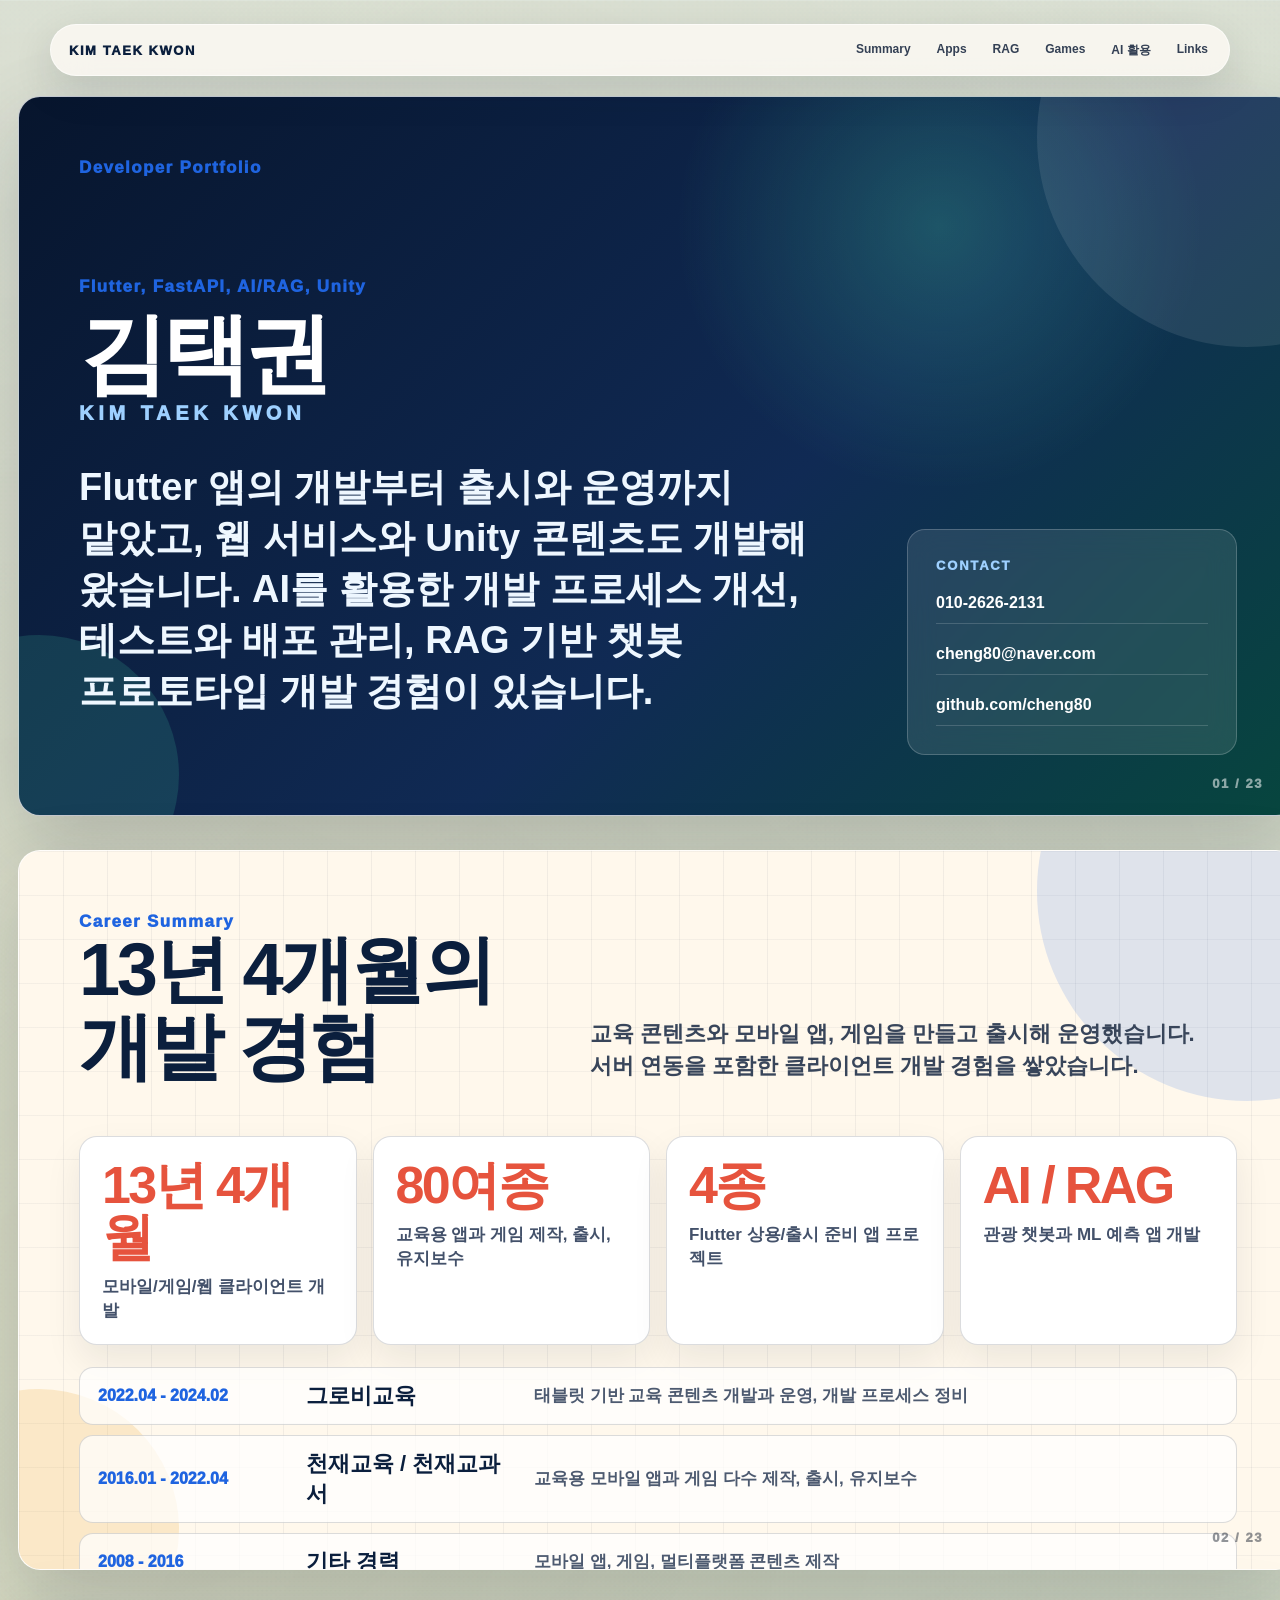
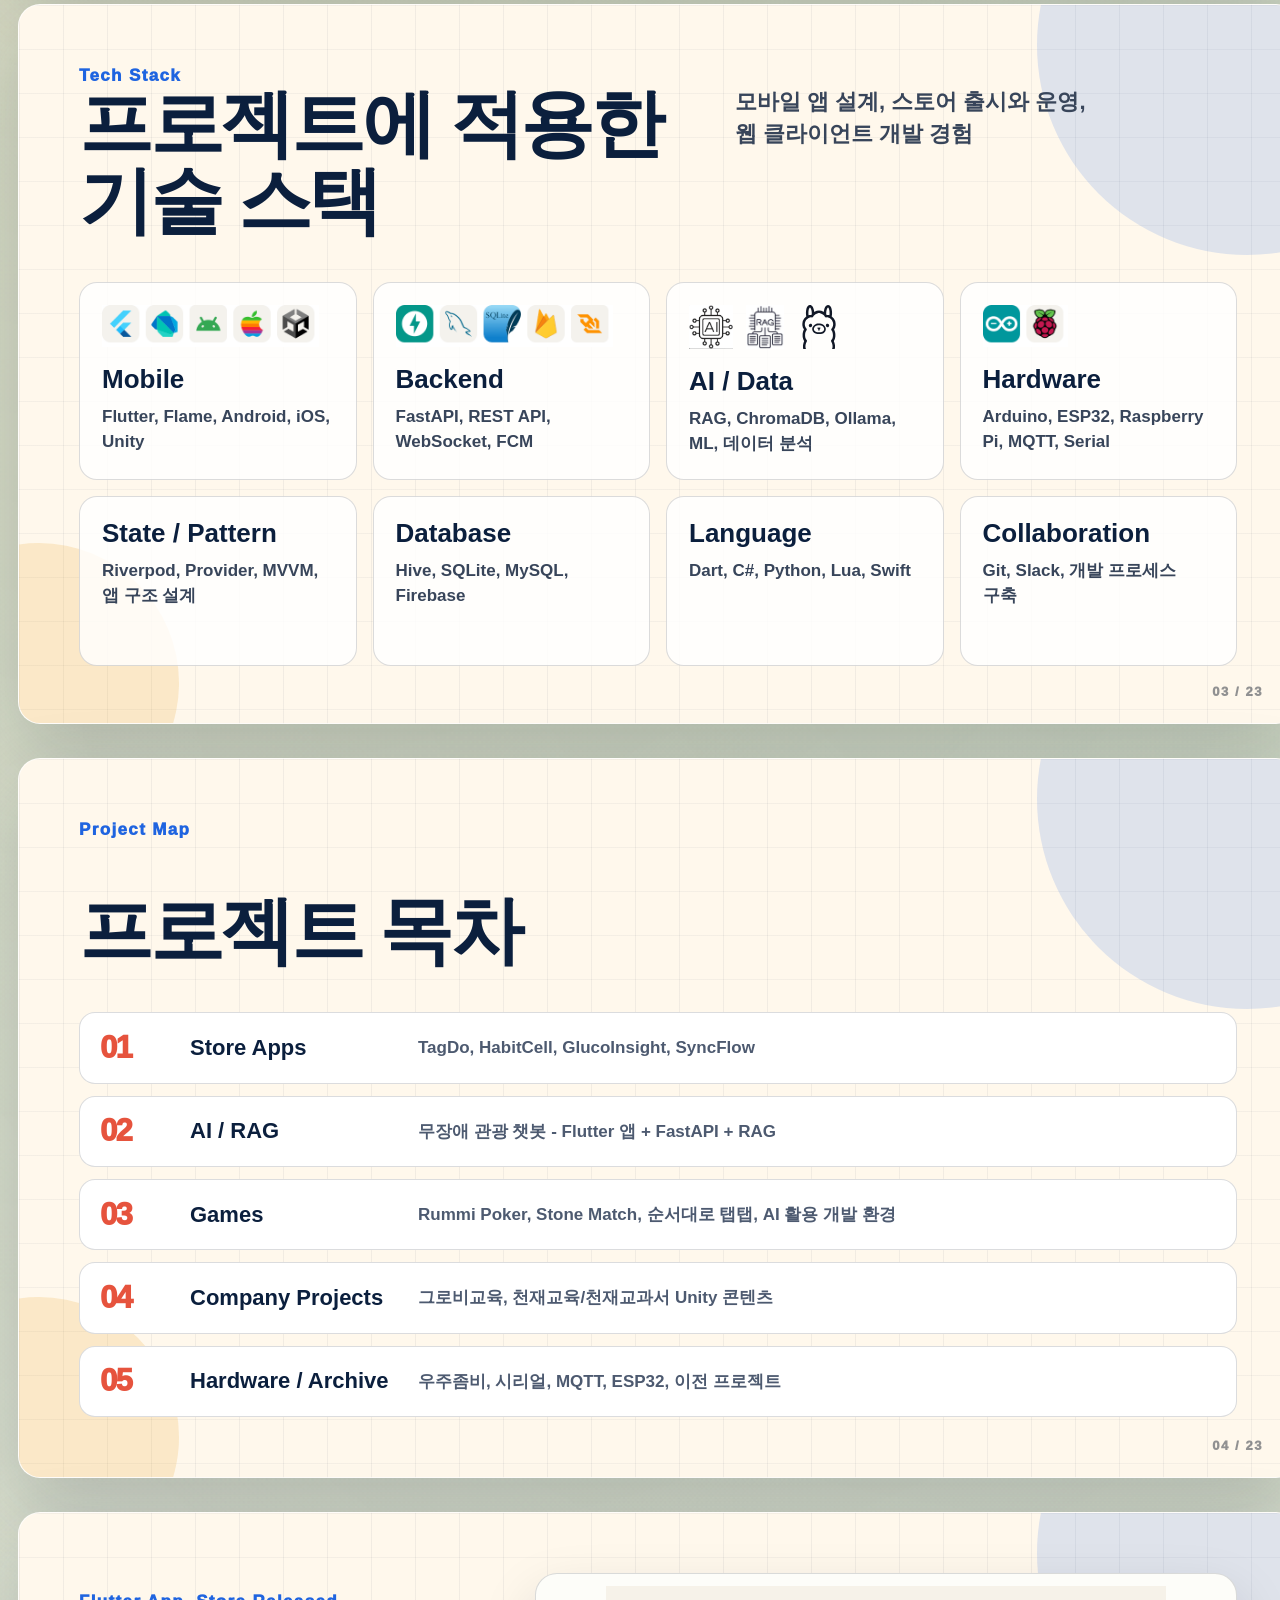
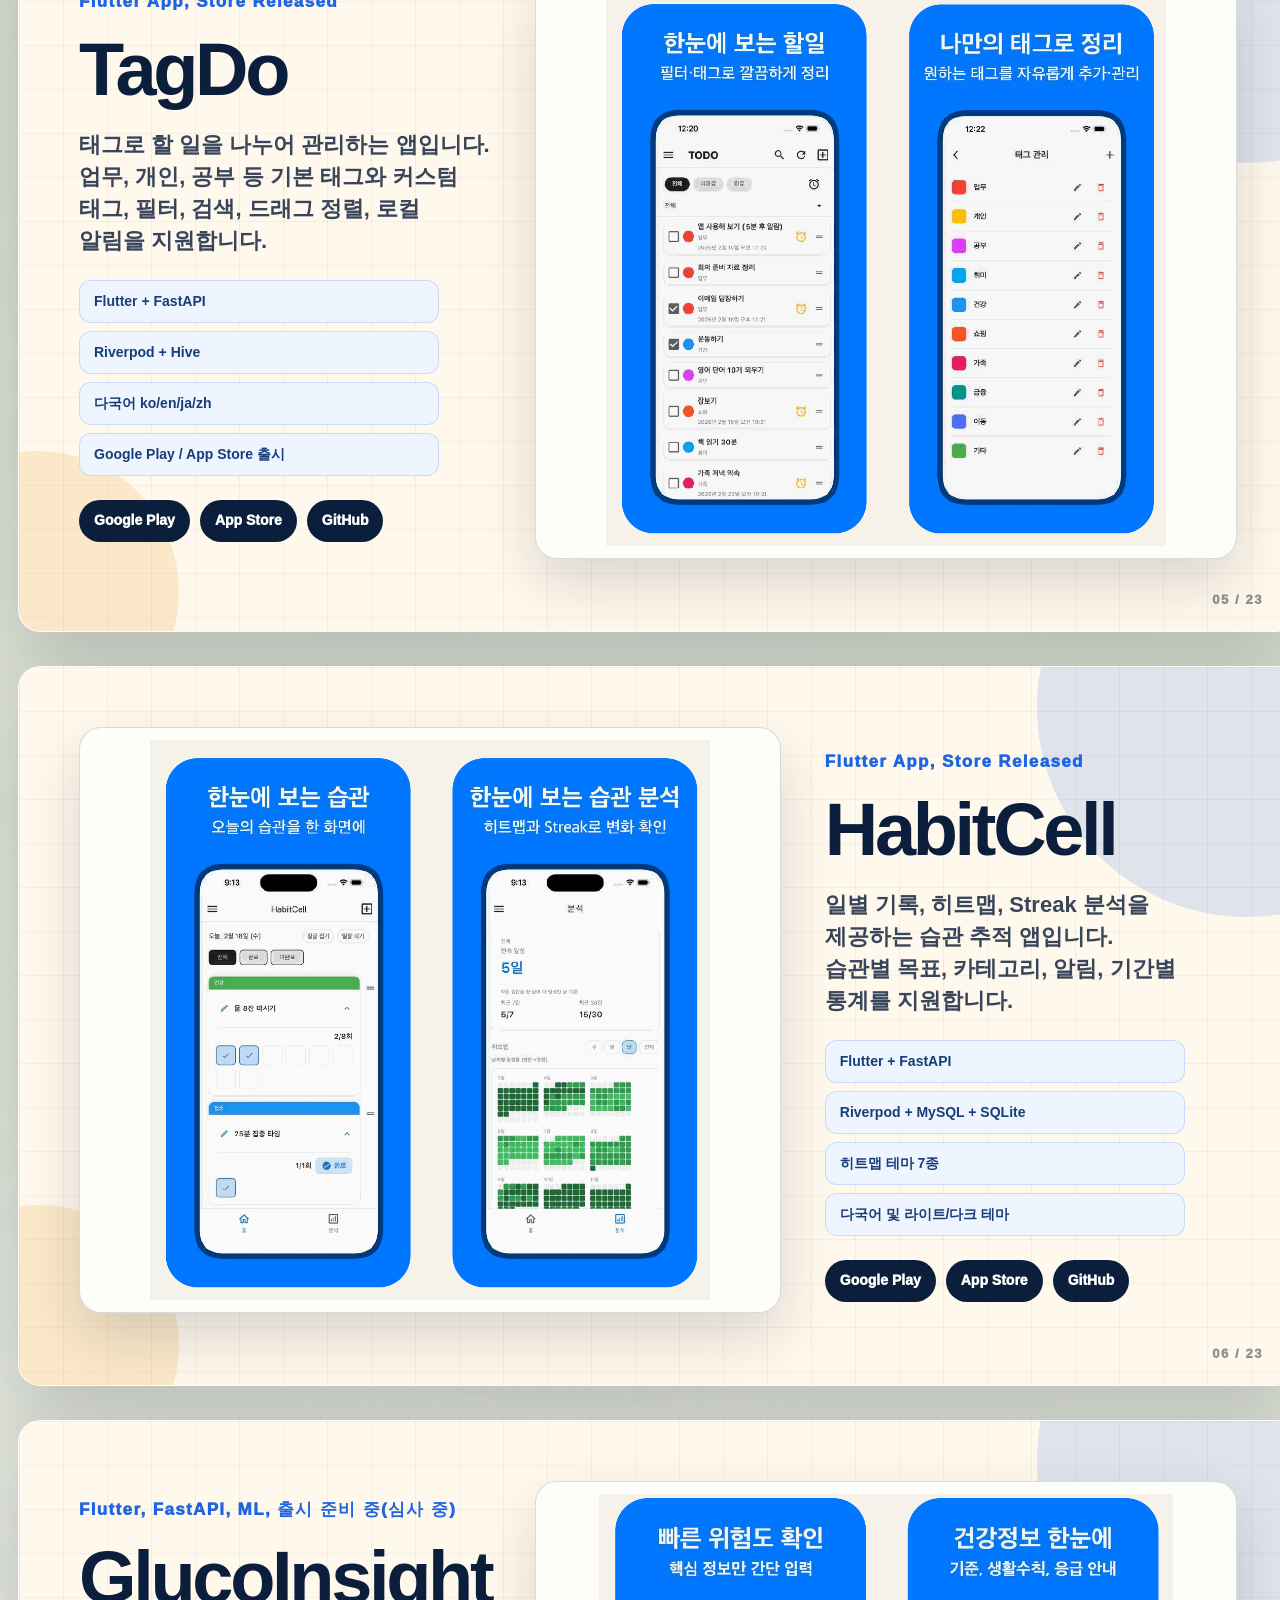
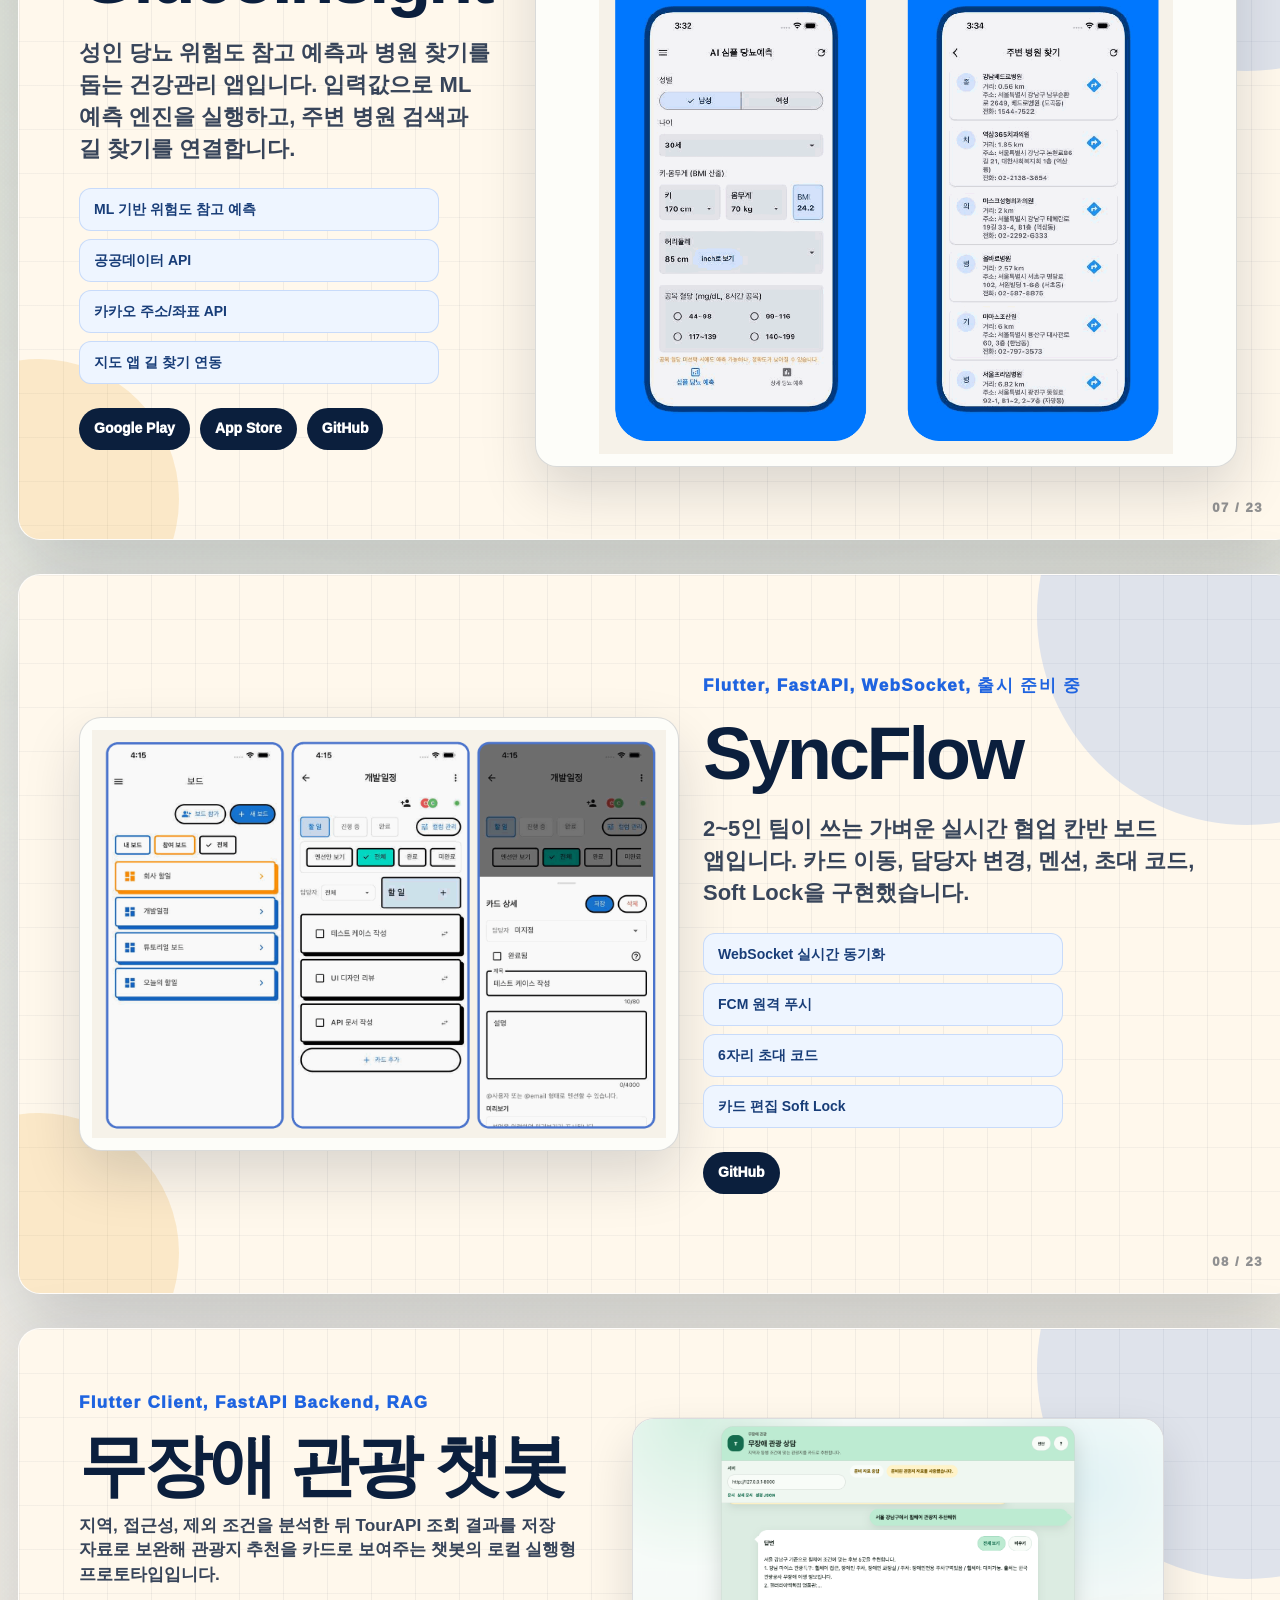
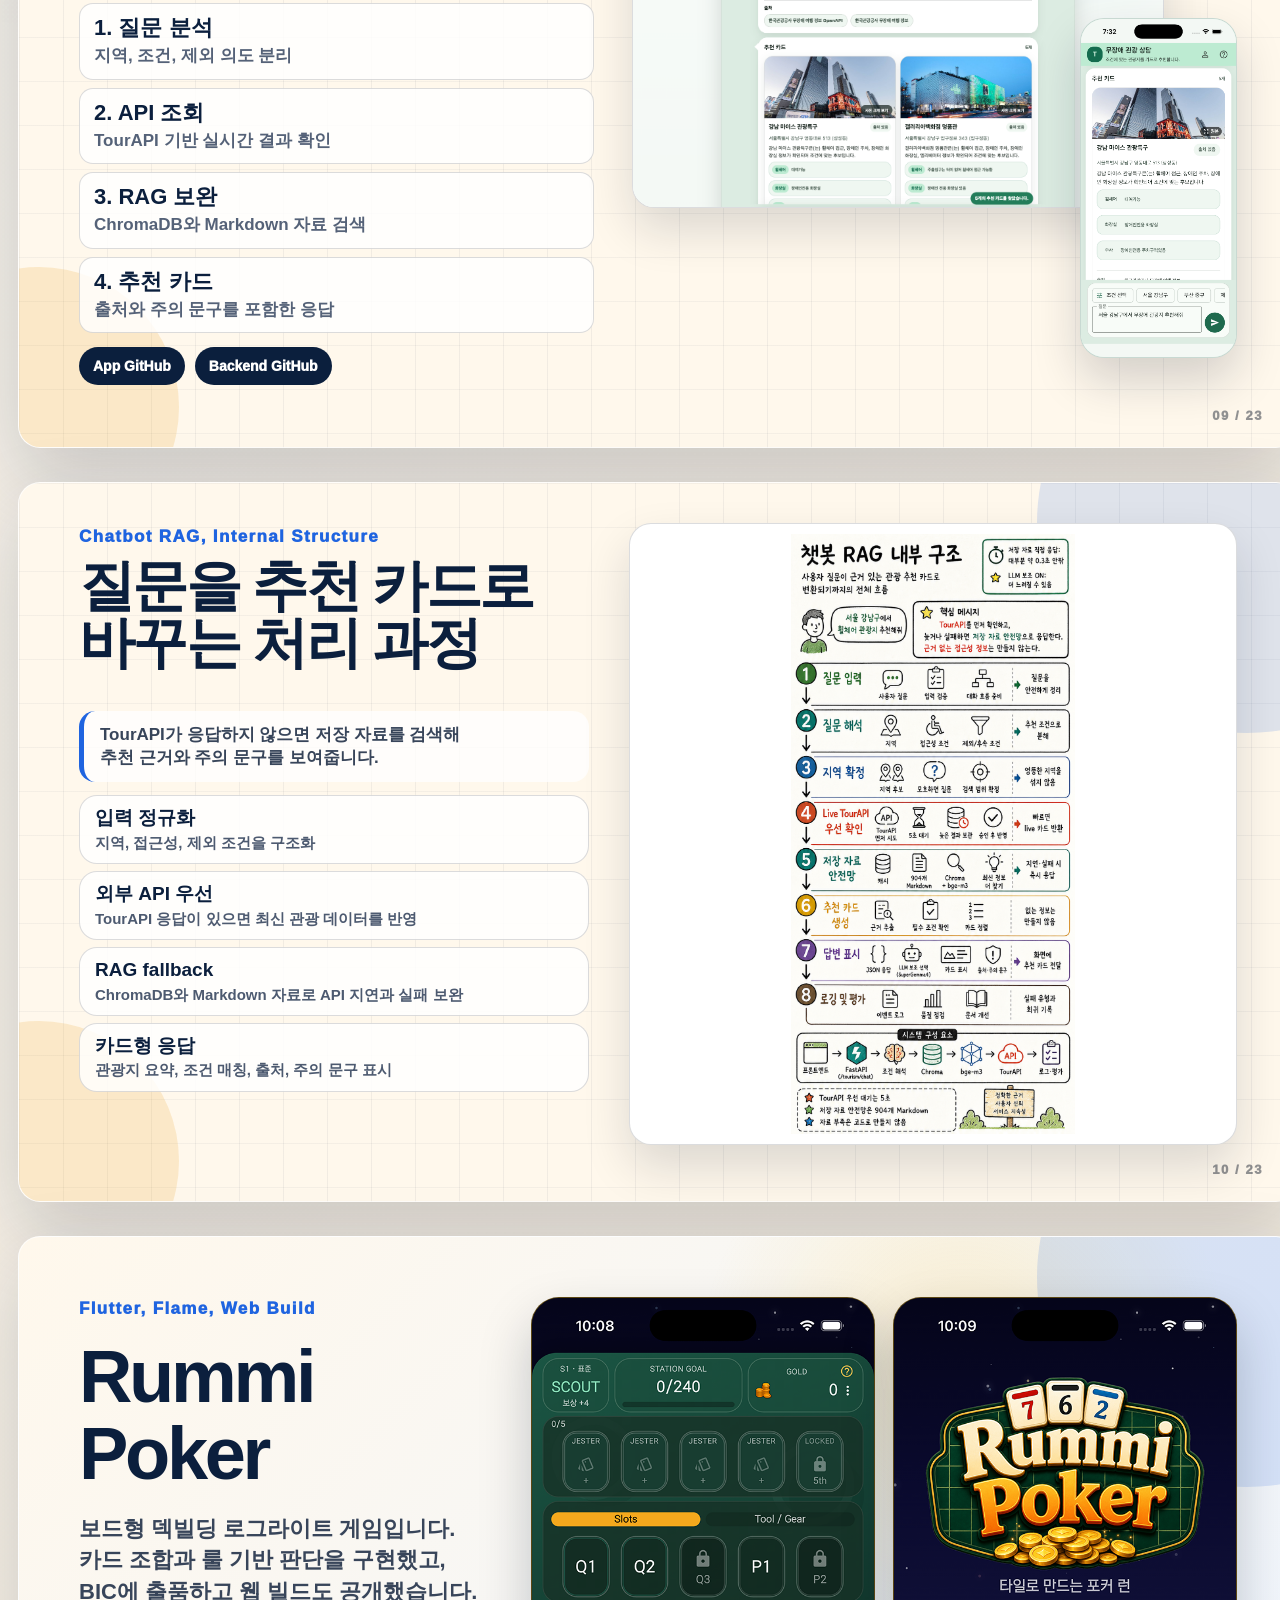
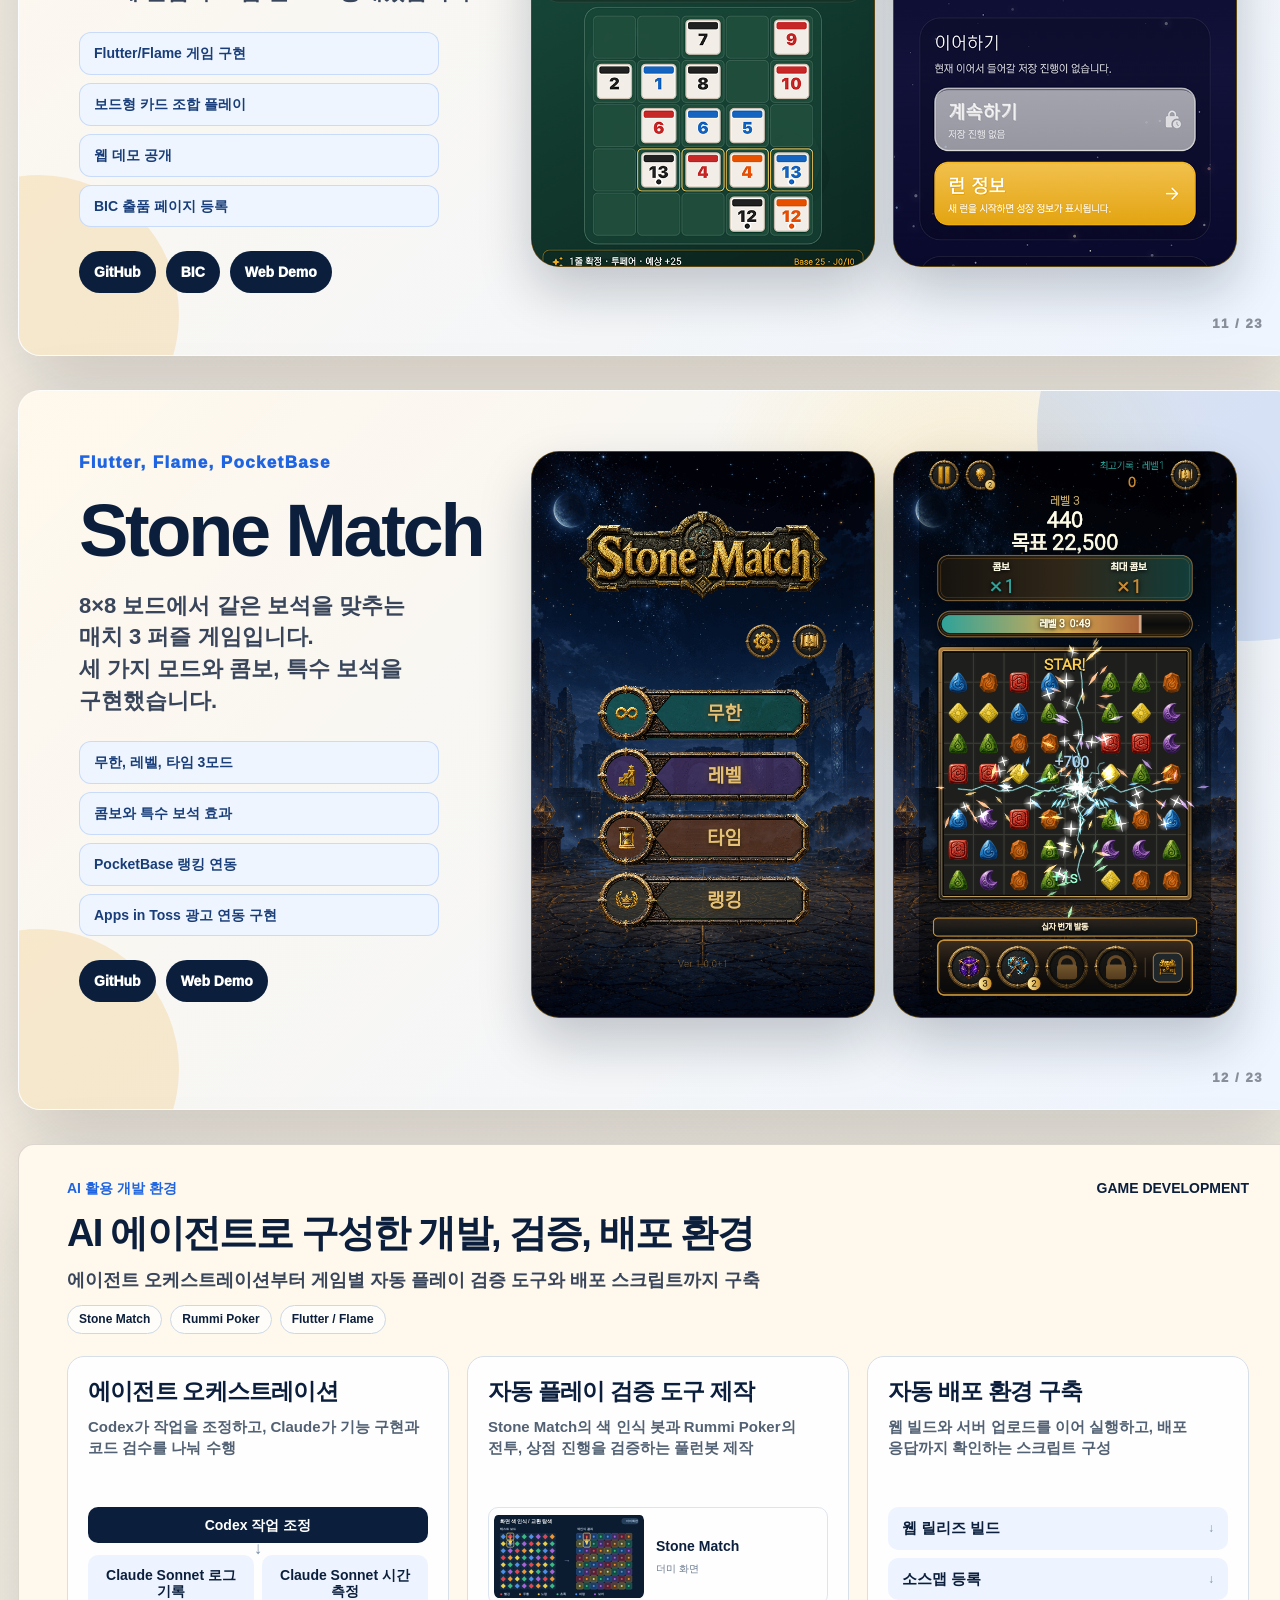
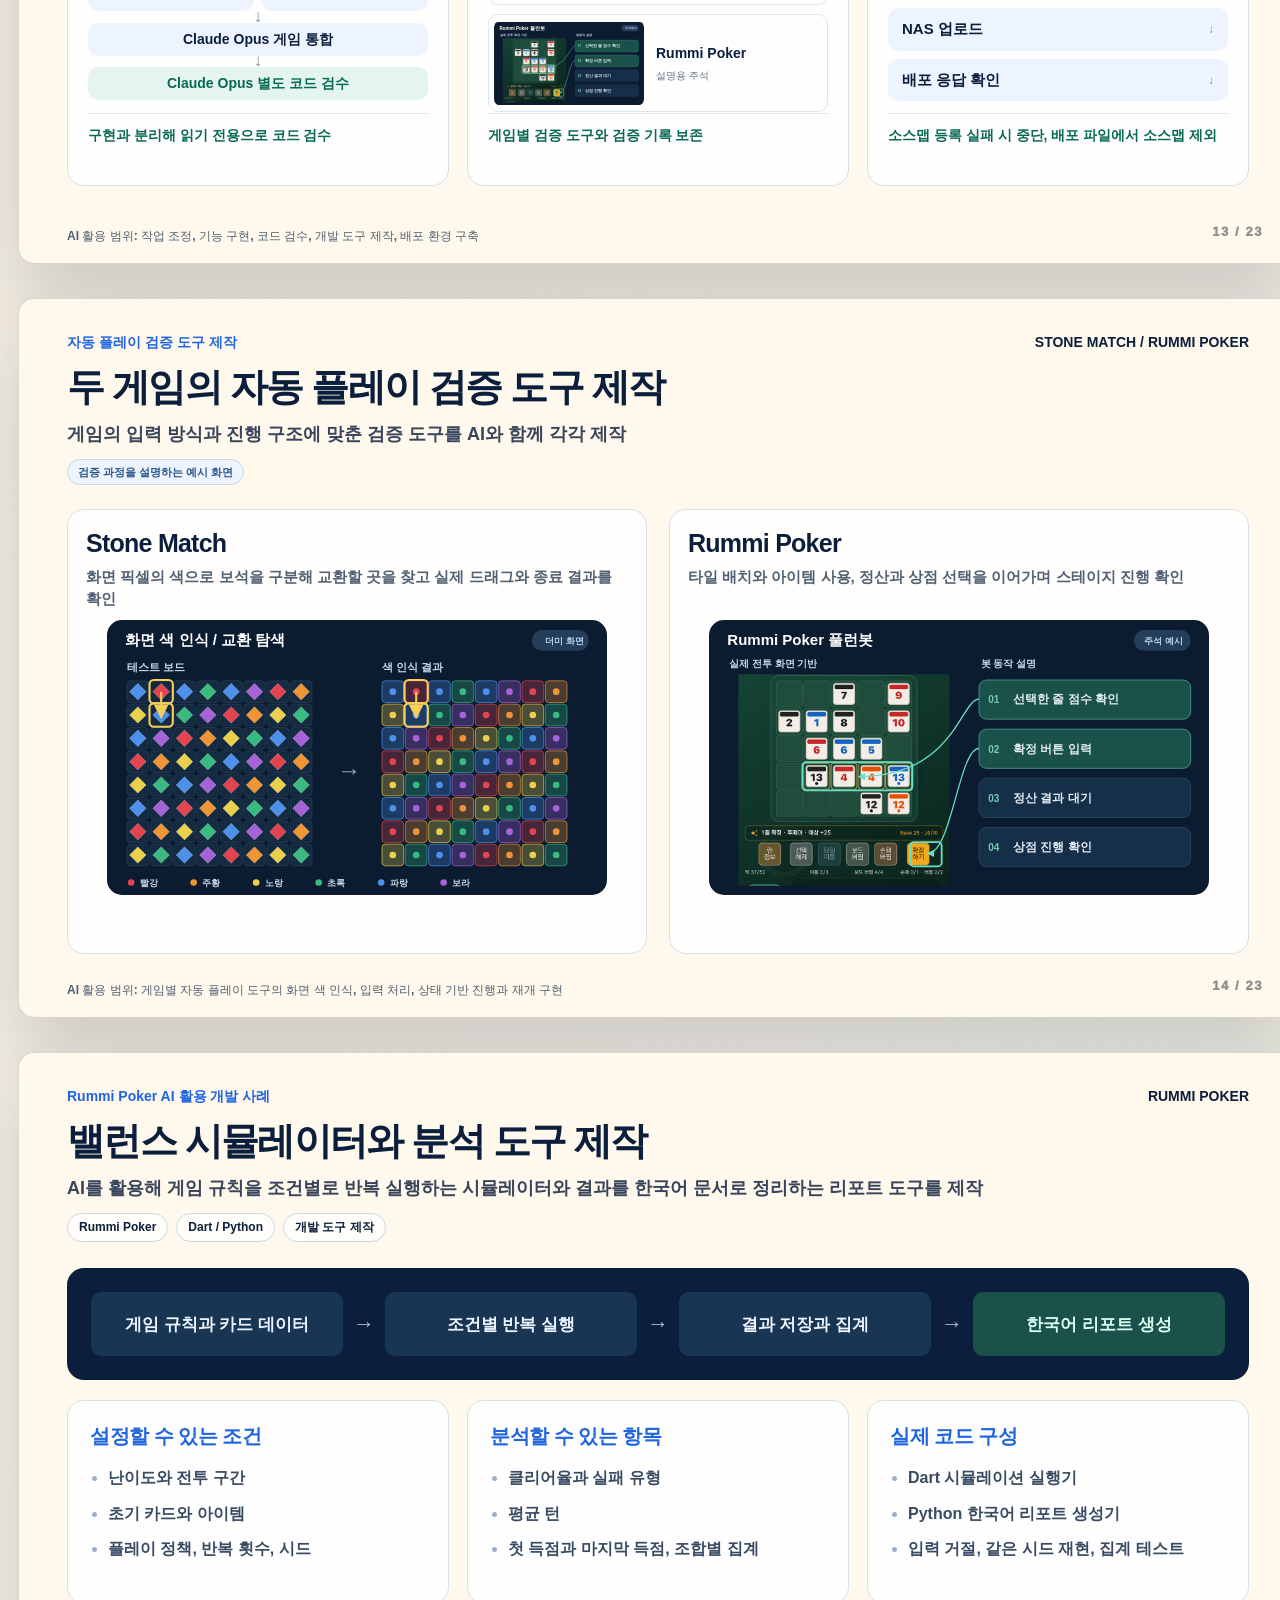
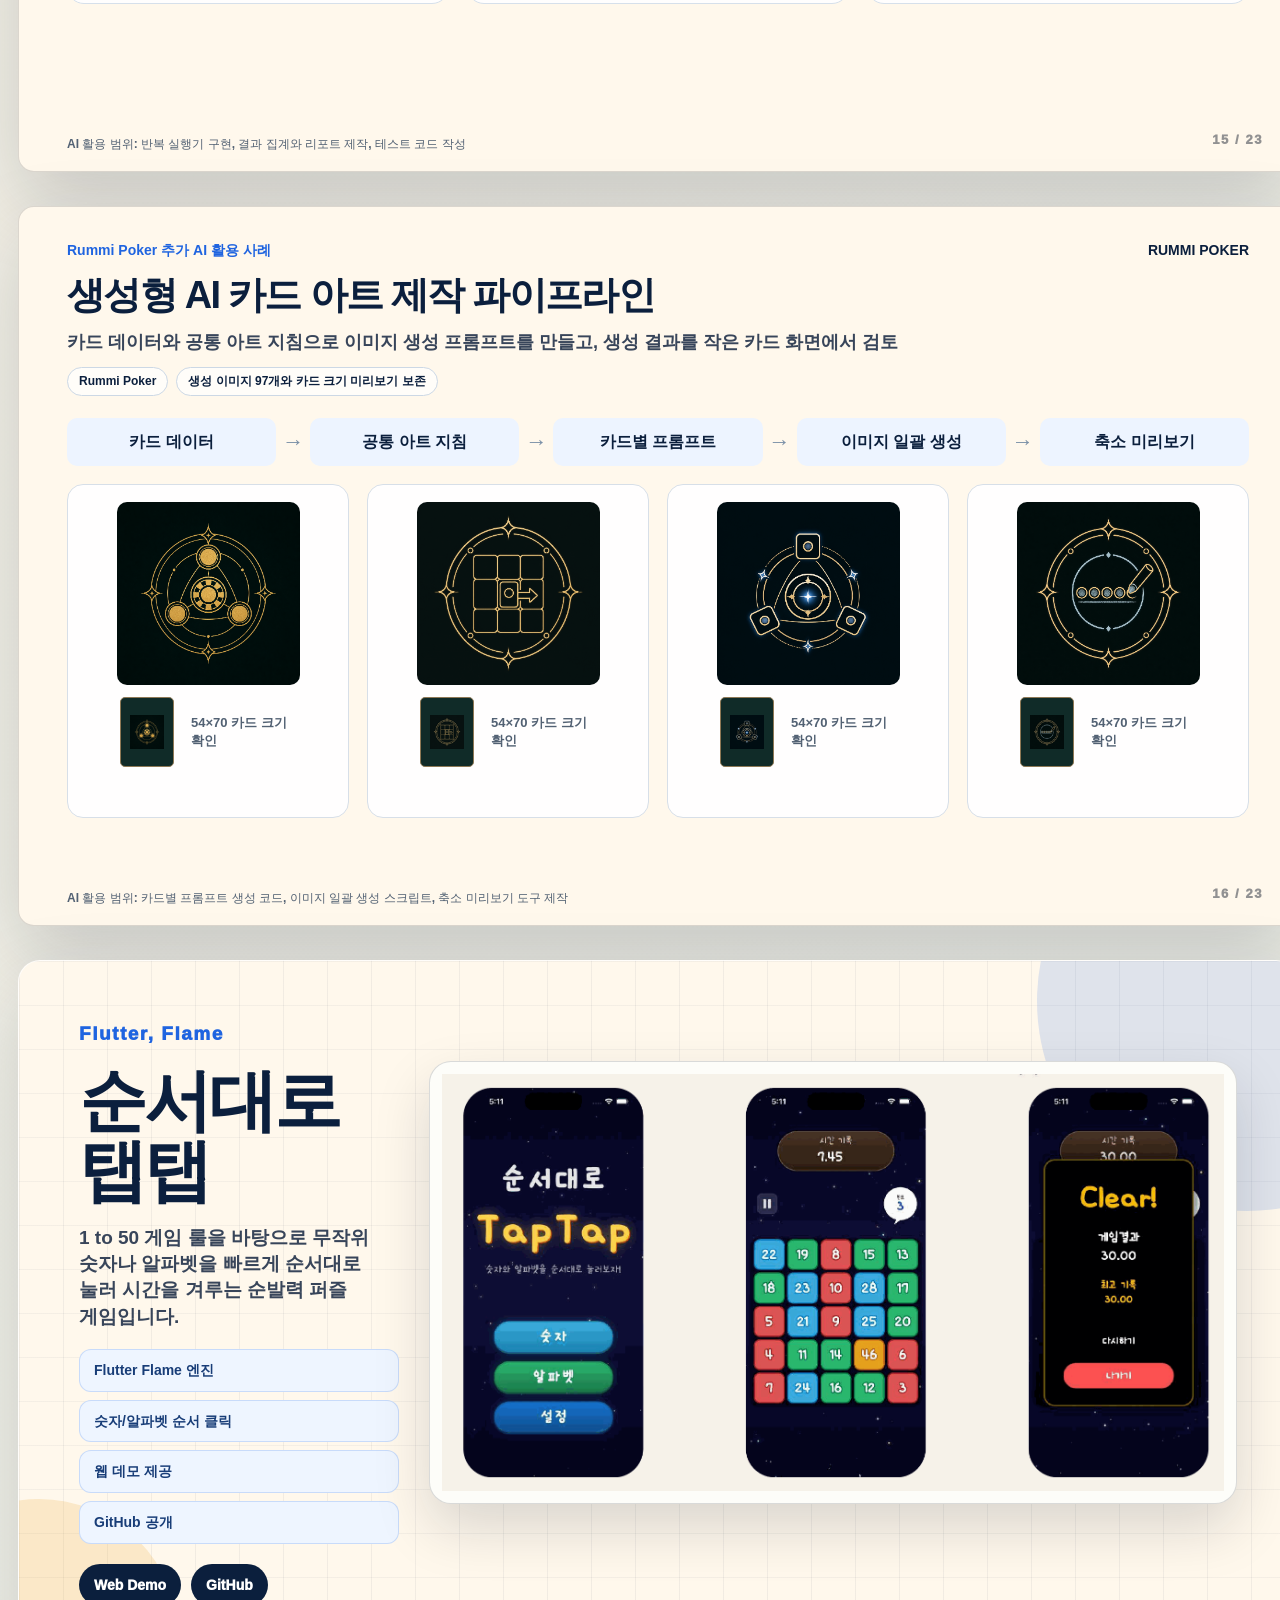
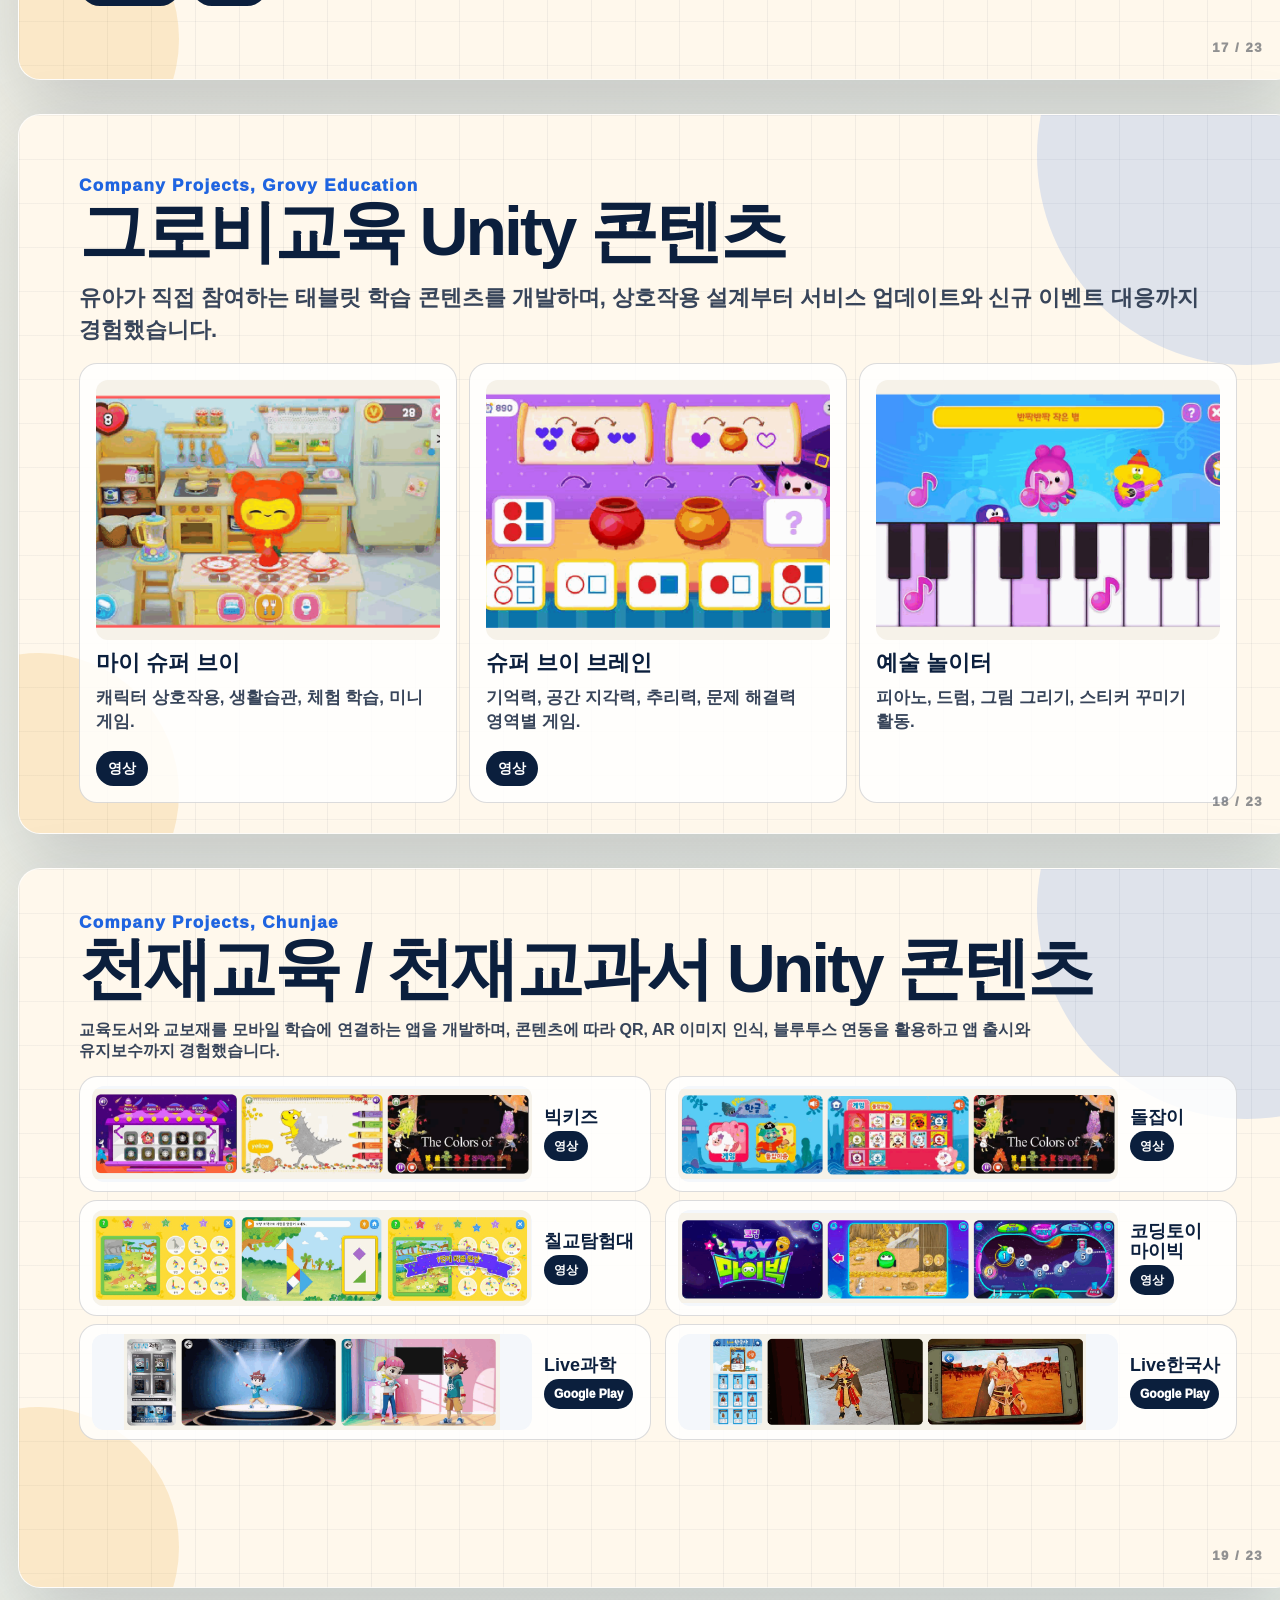
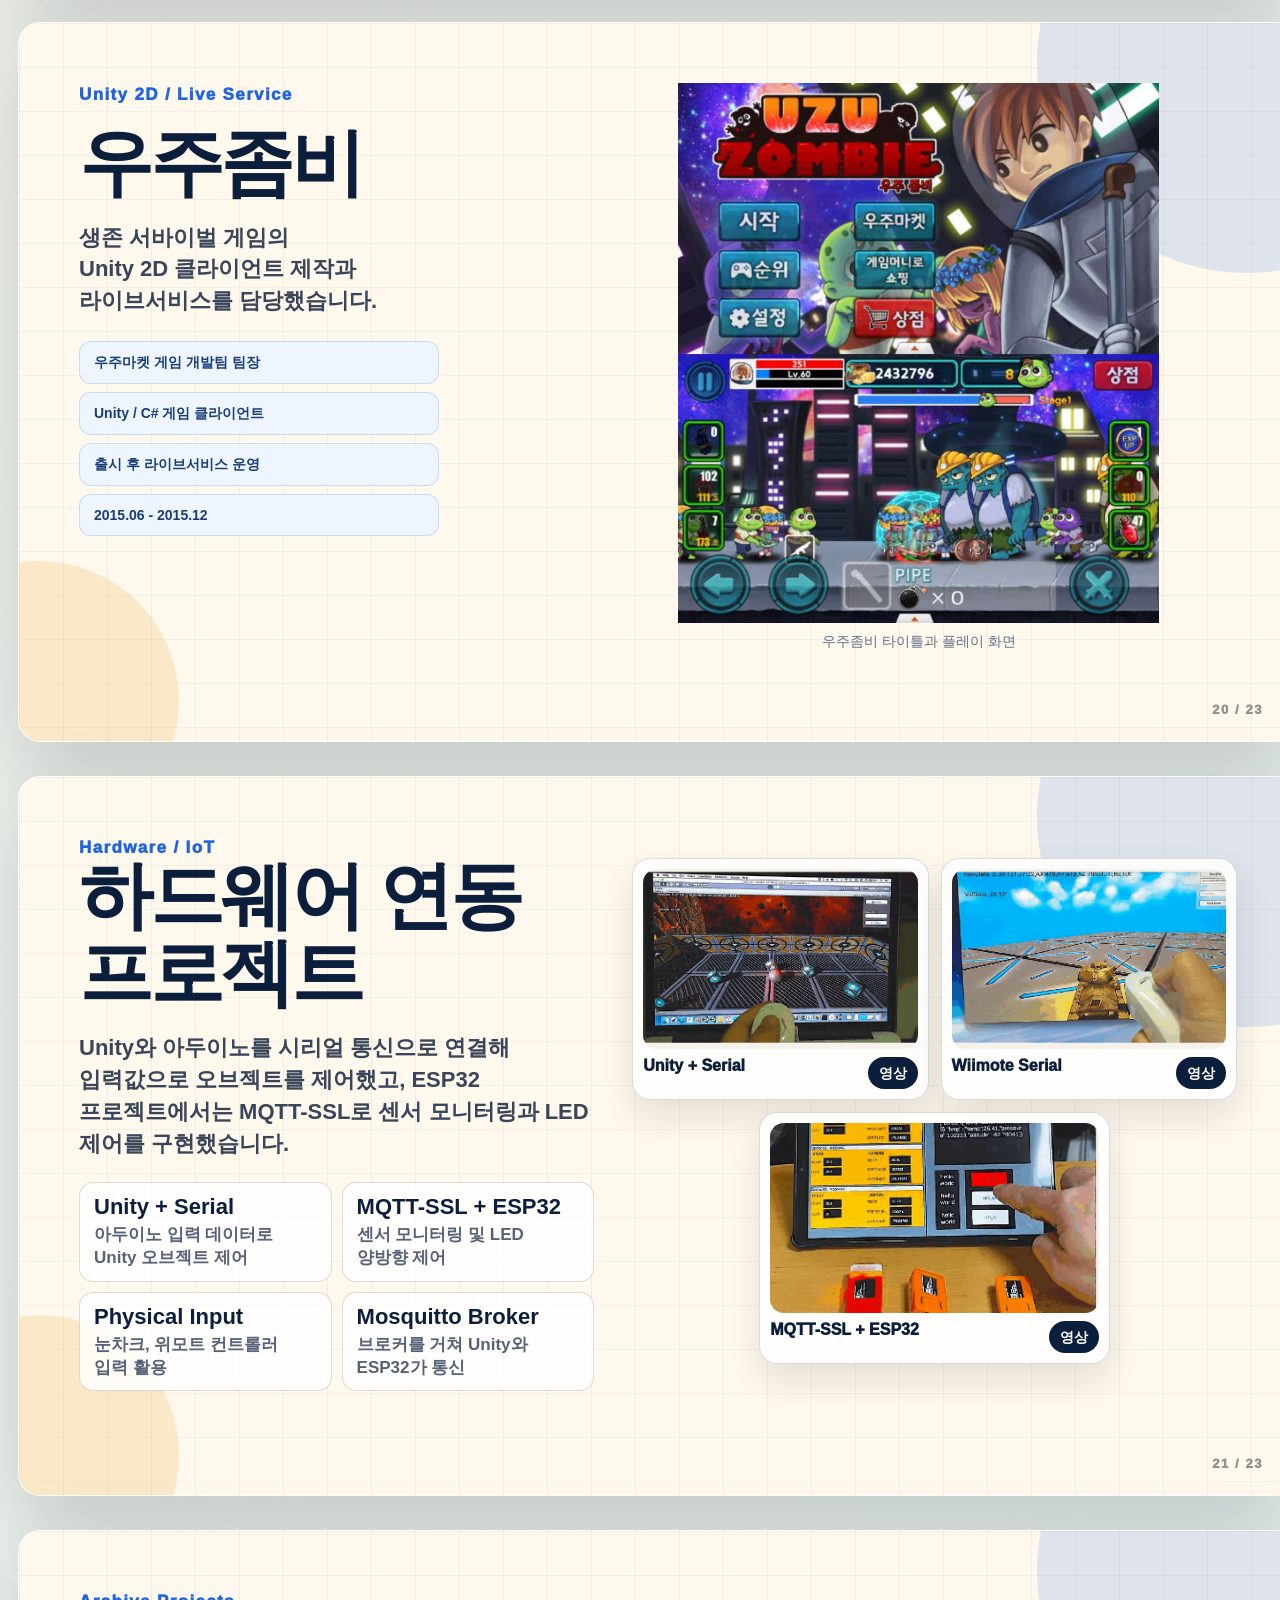
==== commit 72f2f0fa: "수정: 프론트엔드 포트폴리오 소개와 제출용 PDF 갱신" ====
--- a/Front_Portfolio/portfolio-ppt/index.html
+++ b/Front_Portfolio/portfolio-ppt/index.html
@@ -5,7 +5,7 @@
   <meta name="viewport" content="width=device-width, initial-scale=1.0">
   <title>김택권 16:9 포트폴리오 슬라이드</title>
   <meta name="description" content="김택권 개발 포트폴리오 16:9 PPT 스타일 웹페이지">
-  <link rel="stylesheet" href="./portfolio-ppt.css?v=20261104-2">
+  <link rel="stylesheet" href="./portfolio-ppt.css?v=20261115">
   <link rel="stylesheet" href="./assets/ai-workflow/ai-workflow.css?v=20261104-2">
 </head>
 <body>
@@ -29,7 +29,7 @@
           <p class="overline">Flutter, FastAPI, AI/RAG, Unity</p>
           <h1>김택권</h1>
           <p class="cover-name">KIM TAEK KWON</p>
-          <p class="cover-lead">모바일 앱과 교육 콘텐츠를 만들고 운영해 온 경험을 바탕으로 Flutter, 서버 연동, AI / RAG, 게임을 개발합니다.</p>
+          <p class="cover-lead">Flutter 앱의 개발부터 출시와 운영까지 맡았고, 웹 서비스와 Unity 콘텐츠도 개발해 왔습니다. AI를 활용한 개발 프로세스 개선, 테스트와 배포 관리, RAG 기반 챗봇 프로토타입 개발 경험이 있습니다.</p>
         </div>
         <aside class="contact-card">
           <span>Contact</span>
@@ -65,7 +65,7 @@
       <div class="slide-kicker">Tech Stack</div>
       <div class="title-row compact">
         <h2>프로젝트에 적용한 기술 스택</h2>
-        <p>Flutter 앱 개발과 백엔드 API를 다루며<br>실시간 통신, AI/RAG, 하드웨어 연동을 적용했습니다.</p>
+        <p>모바일 앱 설계, 스토어 출시와 운영,<br>웹 클라이언트 개발 경험</p>
       </div>
       <div class="stack-grid">
         <article><img src="./assets/icons/mobile-stack-rendered.png" alt=""><h3>Mobile</h3><p>Flutter, Flame, Android, iOS, Unity</p></article>
@@ -84,7 +84,6 @@
       <div class="slide-kicker">Project Map</div>
       <div class="title-row">
         <h2>프로젝트 목차</h2>
-        <p>앱스토어 등록 앱, AI/RAG, 게임을 비롯해<br>회사 프로젝트, 하드웨어, 이전 프로젝트를 결과물별로 정리했습니다.</p>
       </div>
       <ol class="toc-list">
         <li><b>Store Apps</b><span>TagDo, HabitCell, GlucoInsight, SyncFlow</span></li>
@@ -260,7 +259,7 @@
 
     <section class="slide company-slide grovy-slide" id="slide-18">
       <div class="slide-kicker">Company Projects, Grovy Education</div>
-      <div class="title-row compact"><h2>그로비교육 Unity 콘텐츠</h2><p>태블릿 기반 유아 교육 콘텐츠를 개발하고 운영했습니다.</p></div>
+      <div class="title-row compact"><h2>그로비교육 Unity 콘텐츠</h2><p>유아가 직접 참여하는 태블릿 학습 콘텐츠를 개발하며, 상호작용 설계부터 서비스 업데이트와 신규 이벤트 대응까지 경험했습니다.</p></div>
       <div class="card-gallery three grovy-list">
         <article><img src="./assets/pdf/grovy-superv.png" alt="마이 슈퍼 브이"><h3>마이 슈퍼 브이</h3><p>캐릭터 상호작용, 생활습관, 체험 학습, 미니 게임.</p><a href="https://youtu.be/e51-8Ws6mQo">영상</a></article>
         <article><img src="./assets/pdf/grovy-brain.png" alt="슈퍼 브이 브레인"><h3>슈퍼 브이 브레인</h3><p>기억력, 공간 지각력, 추리력, 문제 해결력 영역별 게임.</p><a href="https://youtu.be/BqqoiphDEHo">영상</a></article>
@@ -271,7 +270,7 @@
 
     <section class="slide company-slide chunjae-slide" id="slide-19">
       <div class="slide-kicker">Company Projects, Chunjae</div>
-      <div class="title-row compact"><h2>천재교육 / 천재교과서 Unity 콘텐츠</h2><p>책, QR, AR, 블루투스 교보재와 연동되는 교육용 모바일 앱을 제작하고 유지보수했습니다.</p></div>
+      <div class="title-row compact"><h2>천재교육 / 천재교과서 Unity 콘텐츠</h2><p>교육도서와 교보재를 모바일 학습에 연결하는 앱을 개발하며, 콘텐츠에 따라 QR, AR 이미지 인식, 블루투스 연동을 활용하고 앱 출시와 유지보수까지 경험했습니다.</p></div>
       <div class="card-gallery six">
         <article><img src="./assets/pdf/chunjae-bigkids.png" alt="빅키즈"><h3>빅키즈</h3><a href="https://youtu.be/rn8S2CT8JlM">영상</a></article>
         <article><img src="./assets/pdf/chunjae-doljabi.png" alt="돌잡이"><h3>돌잡이</h3><a href="https://youtu.be/MLoSCO5eC_k">영상</a></article>
--- a/Front_Portfolio/portfolio-ppt/portfolio-ppt.css
+++ b/Front_Portfolio/portfolio-ppt/portfolio-ppt.css
@@ -435,7 +435,6 @@
 }
 
 .grovy-slide .title-row p {
-  max-width: 980px;
   margin: 0;
 }
 
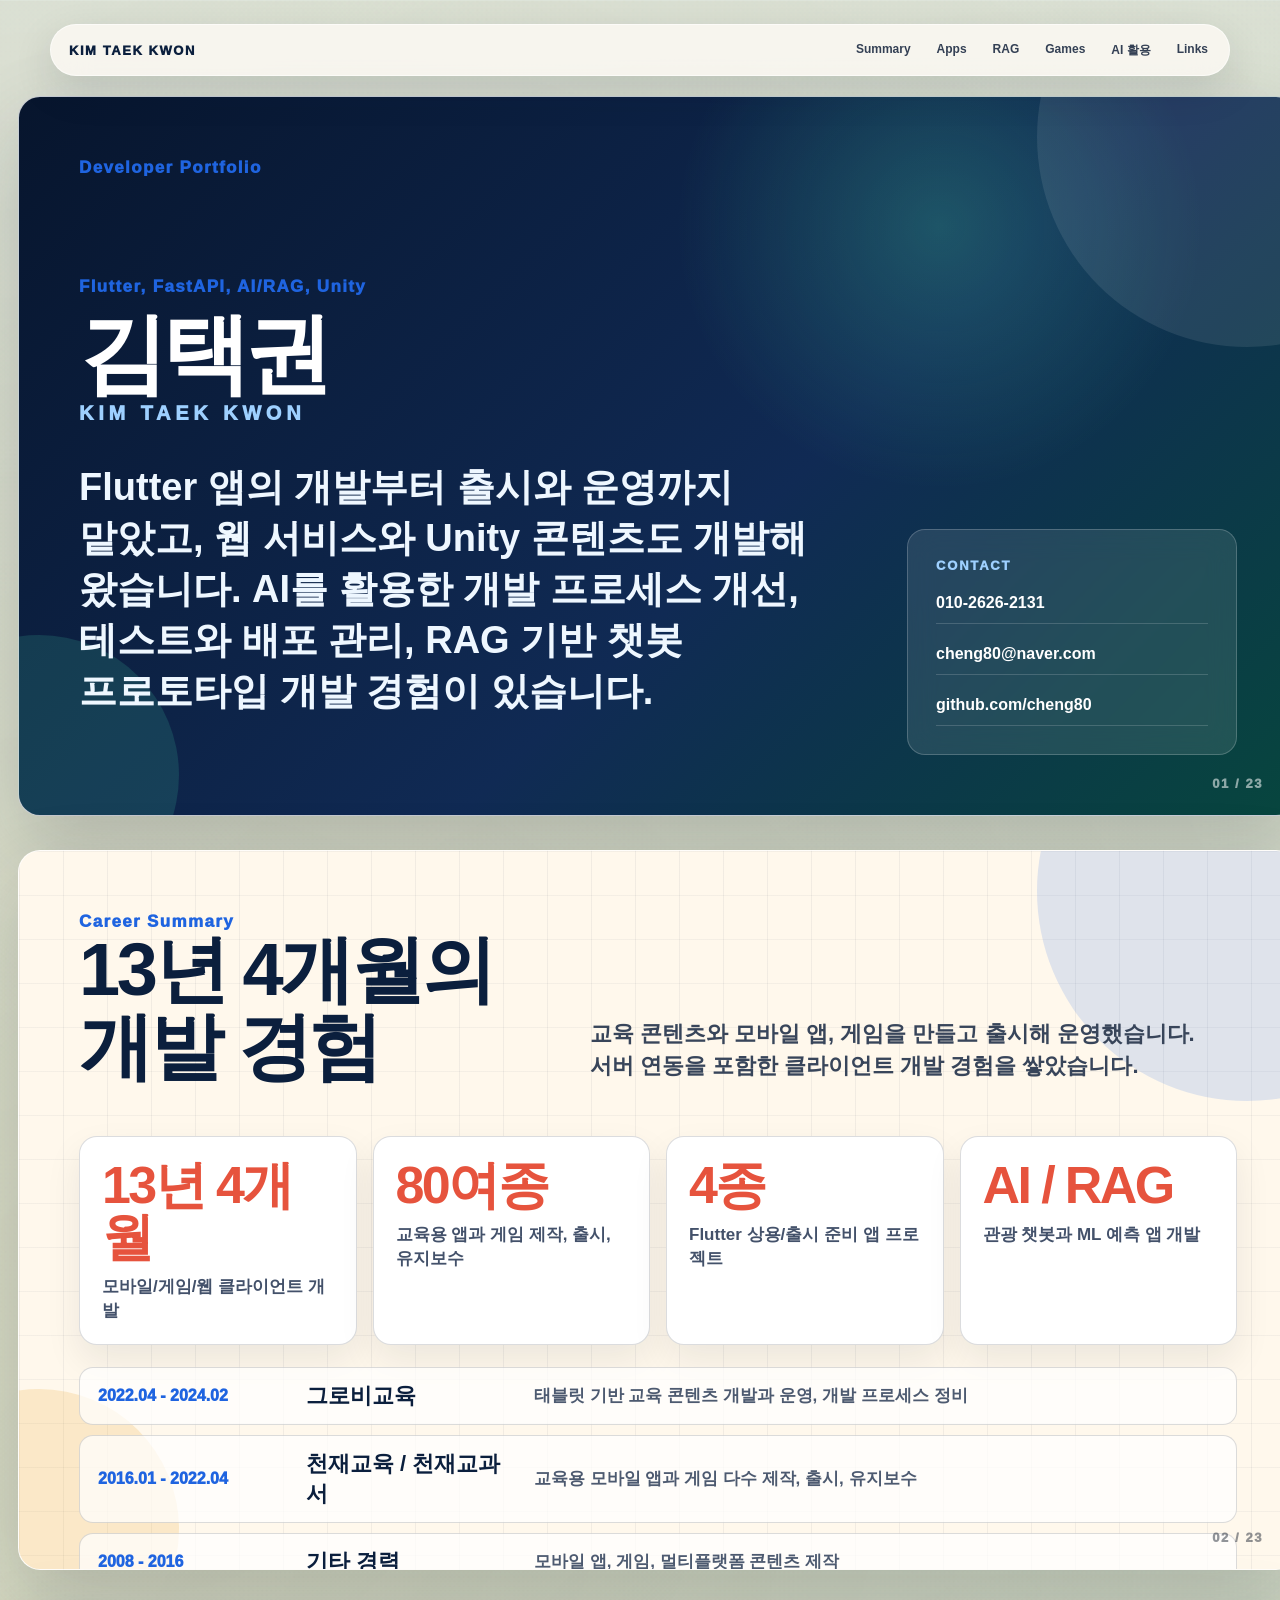
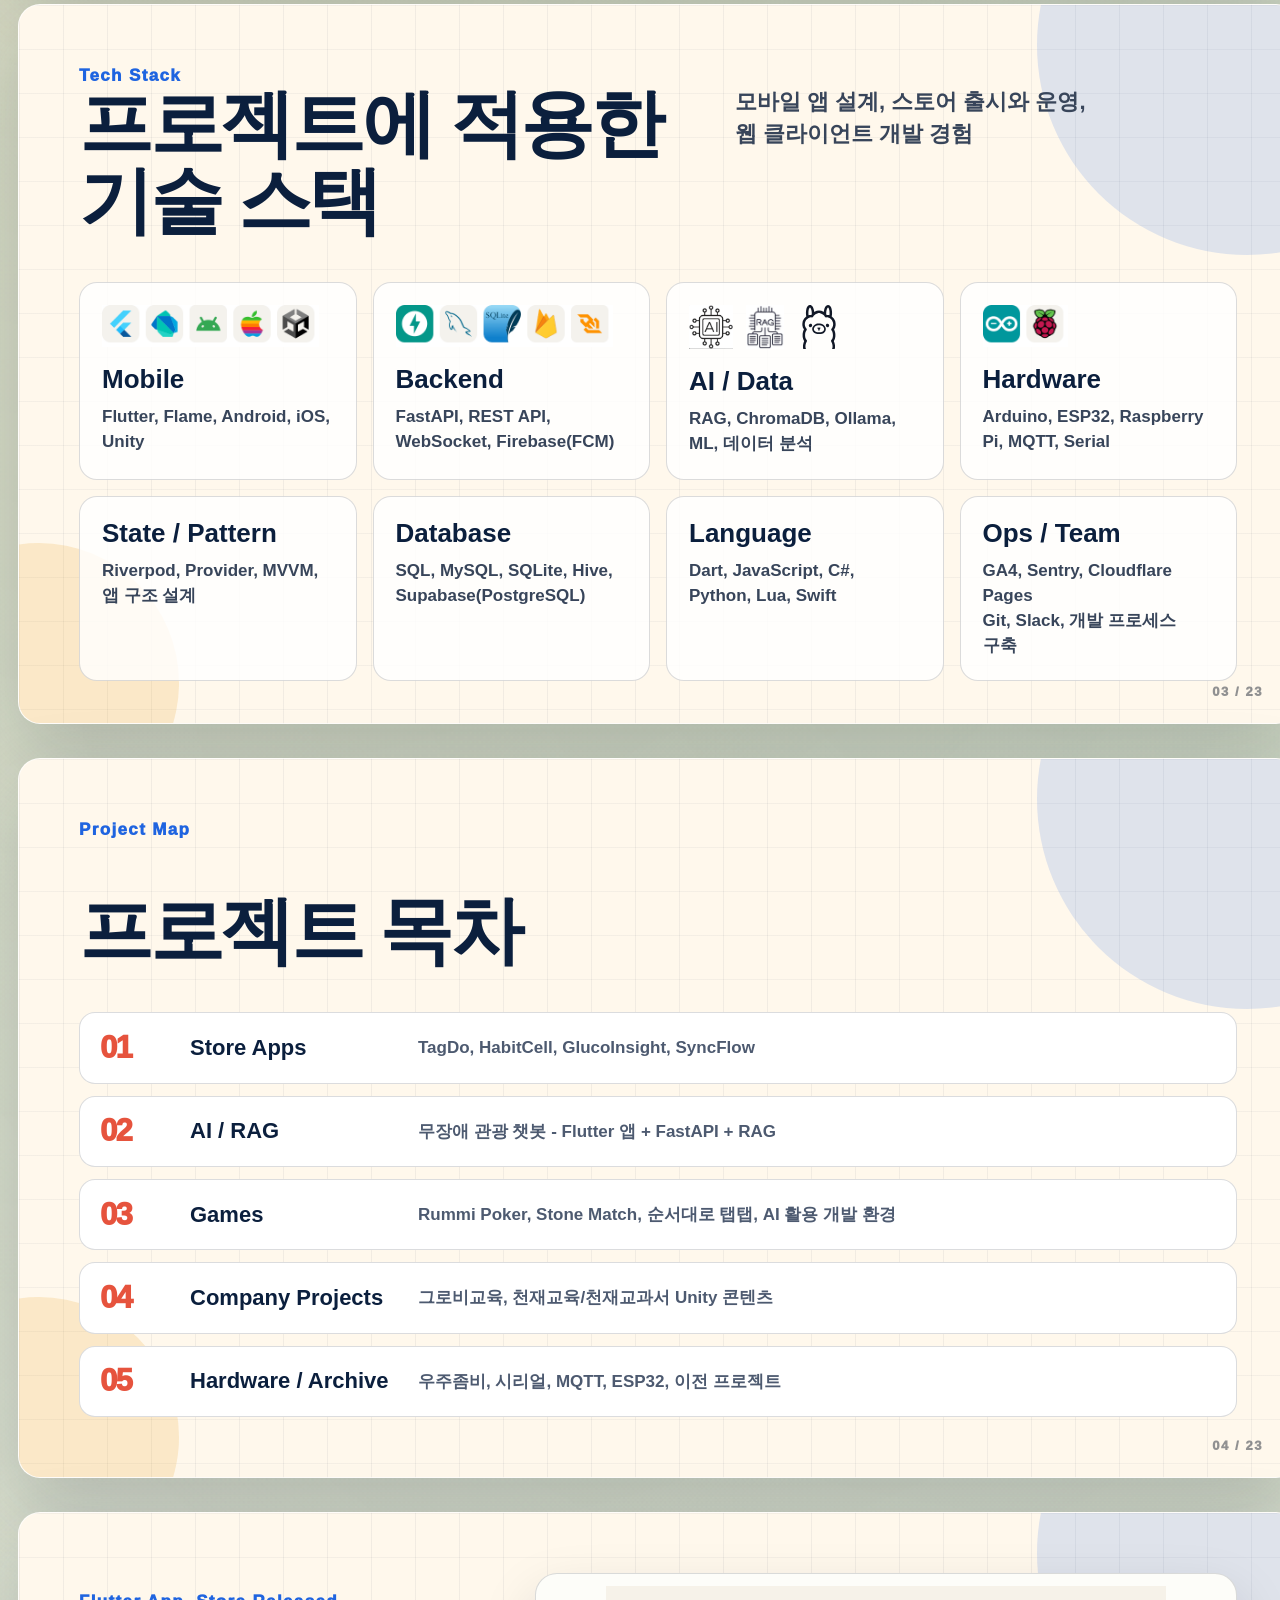
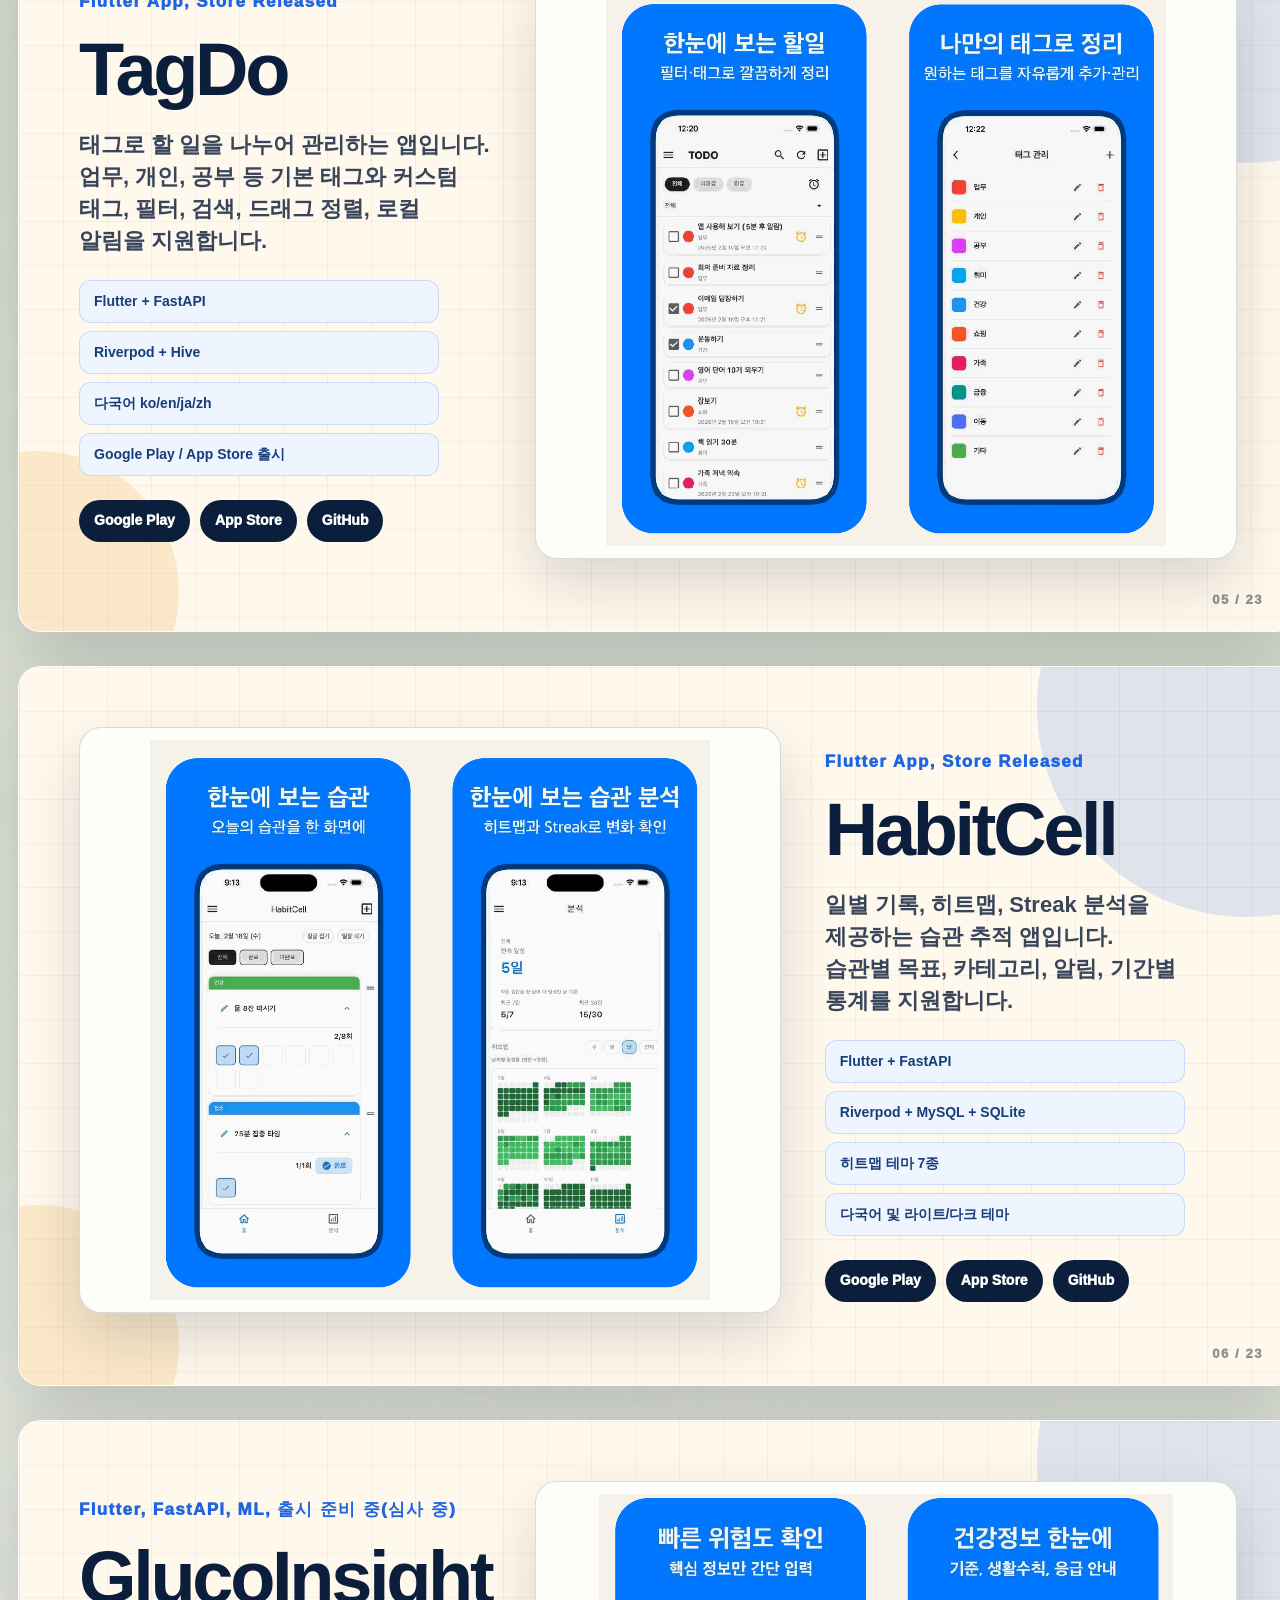
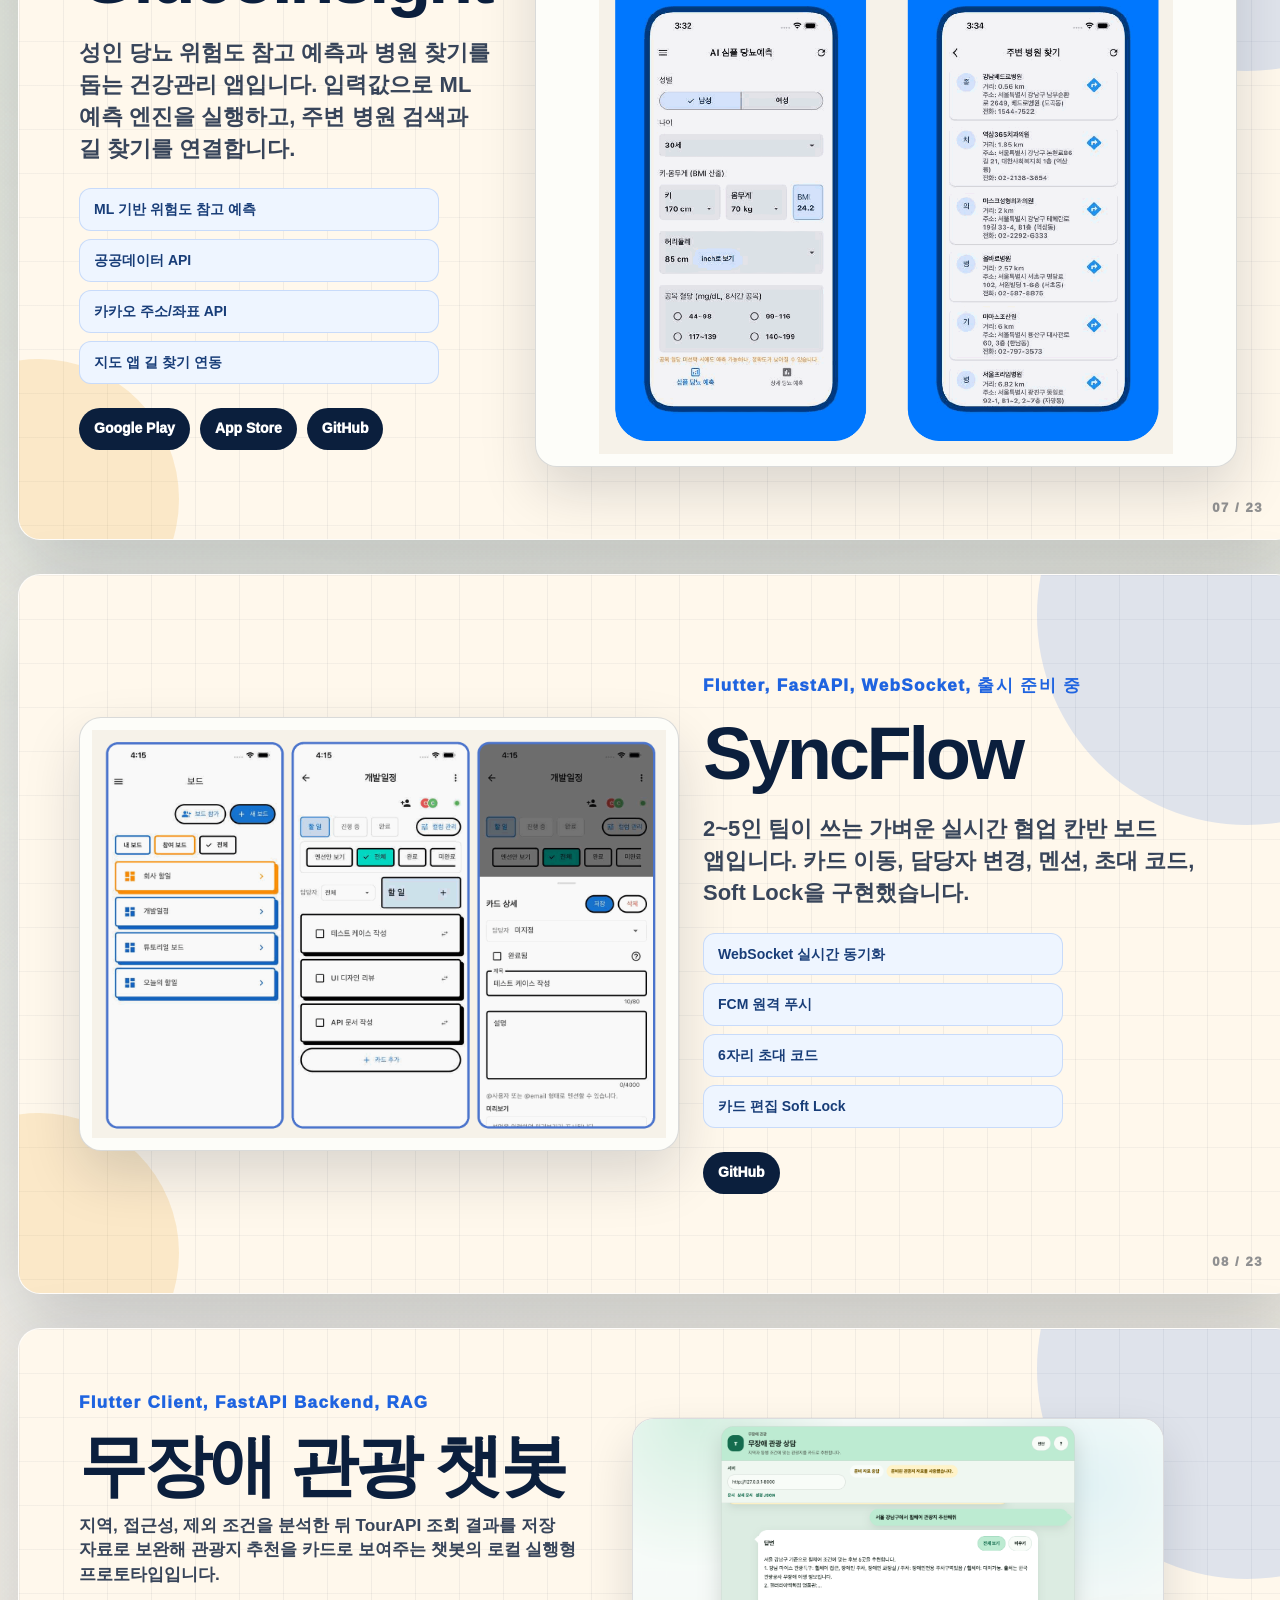
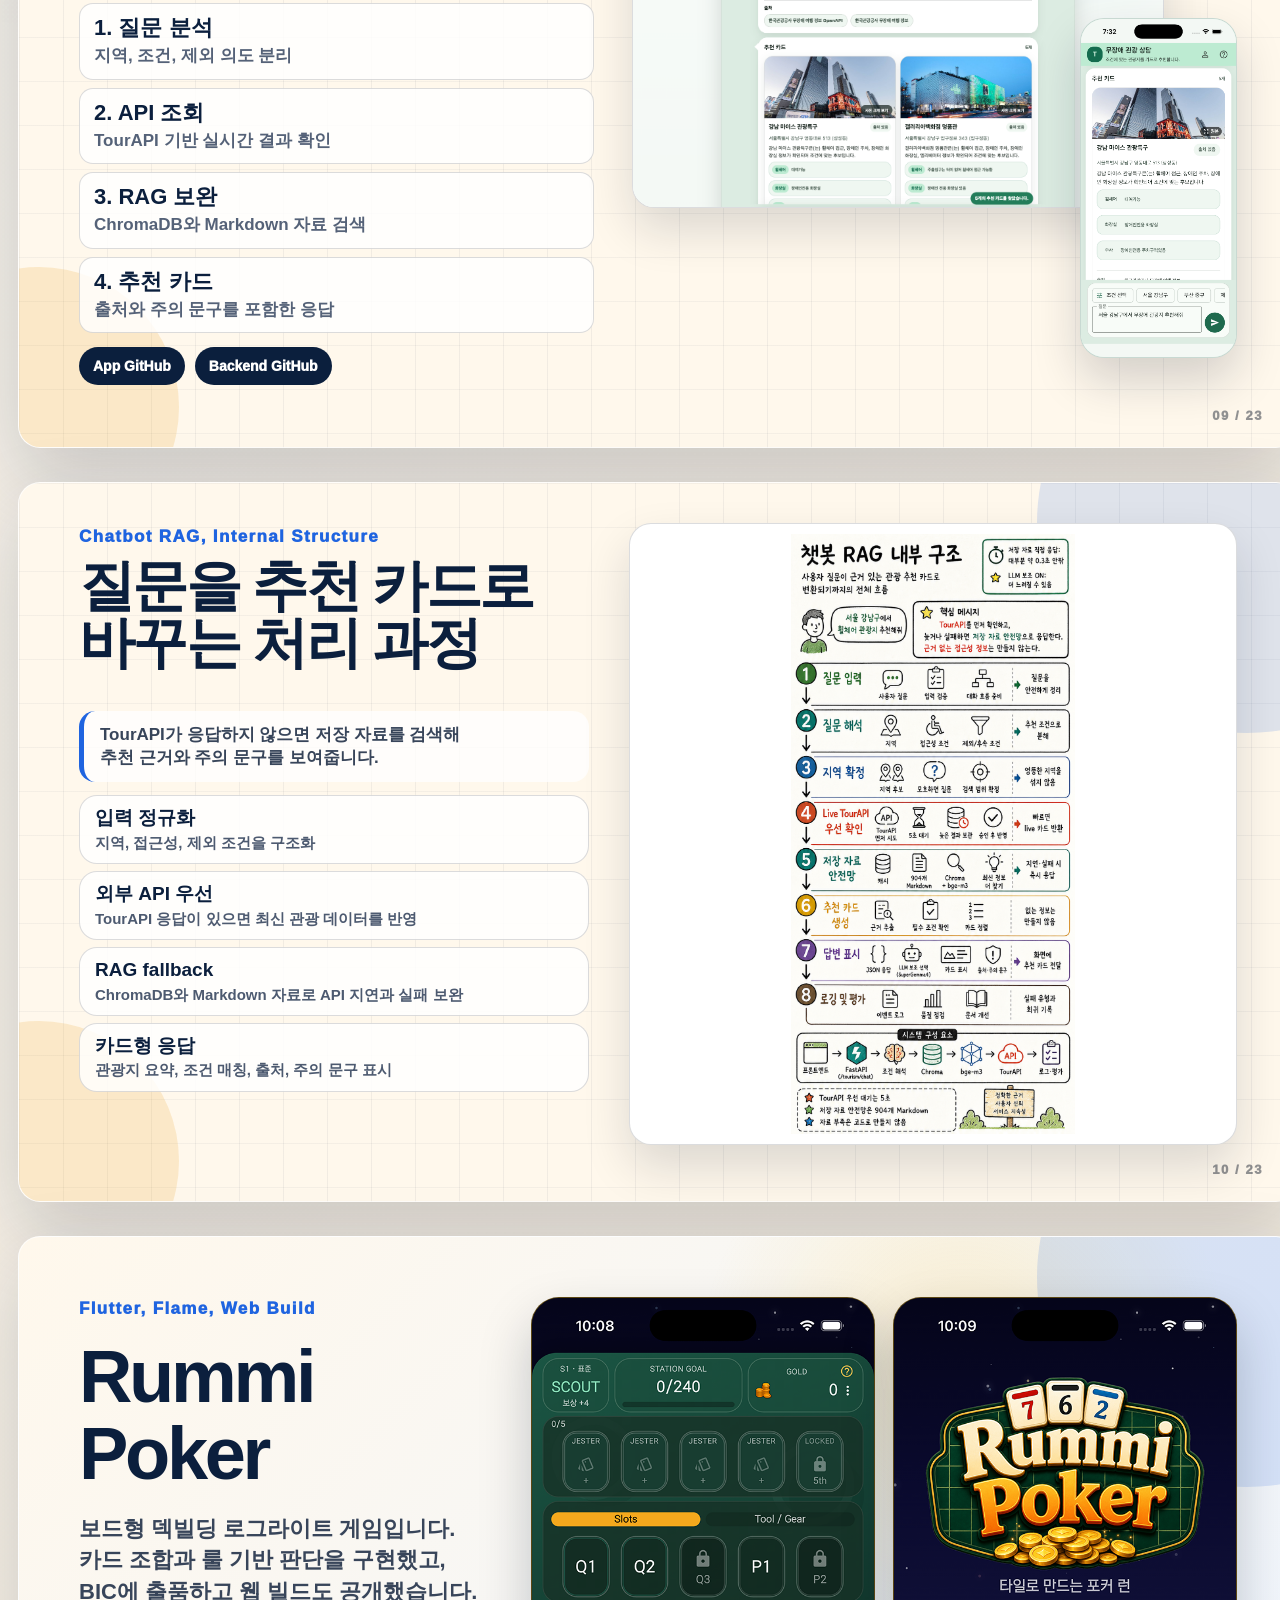
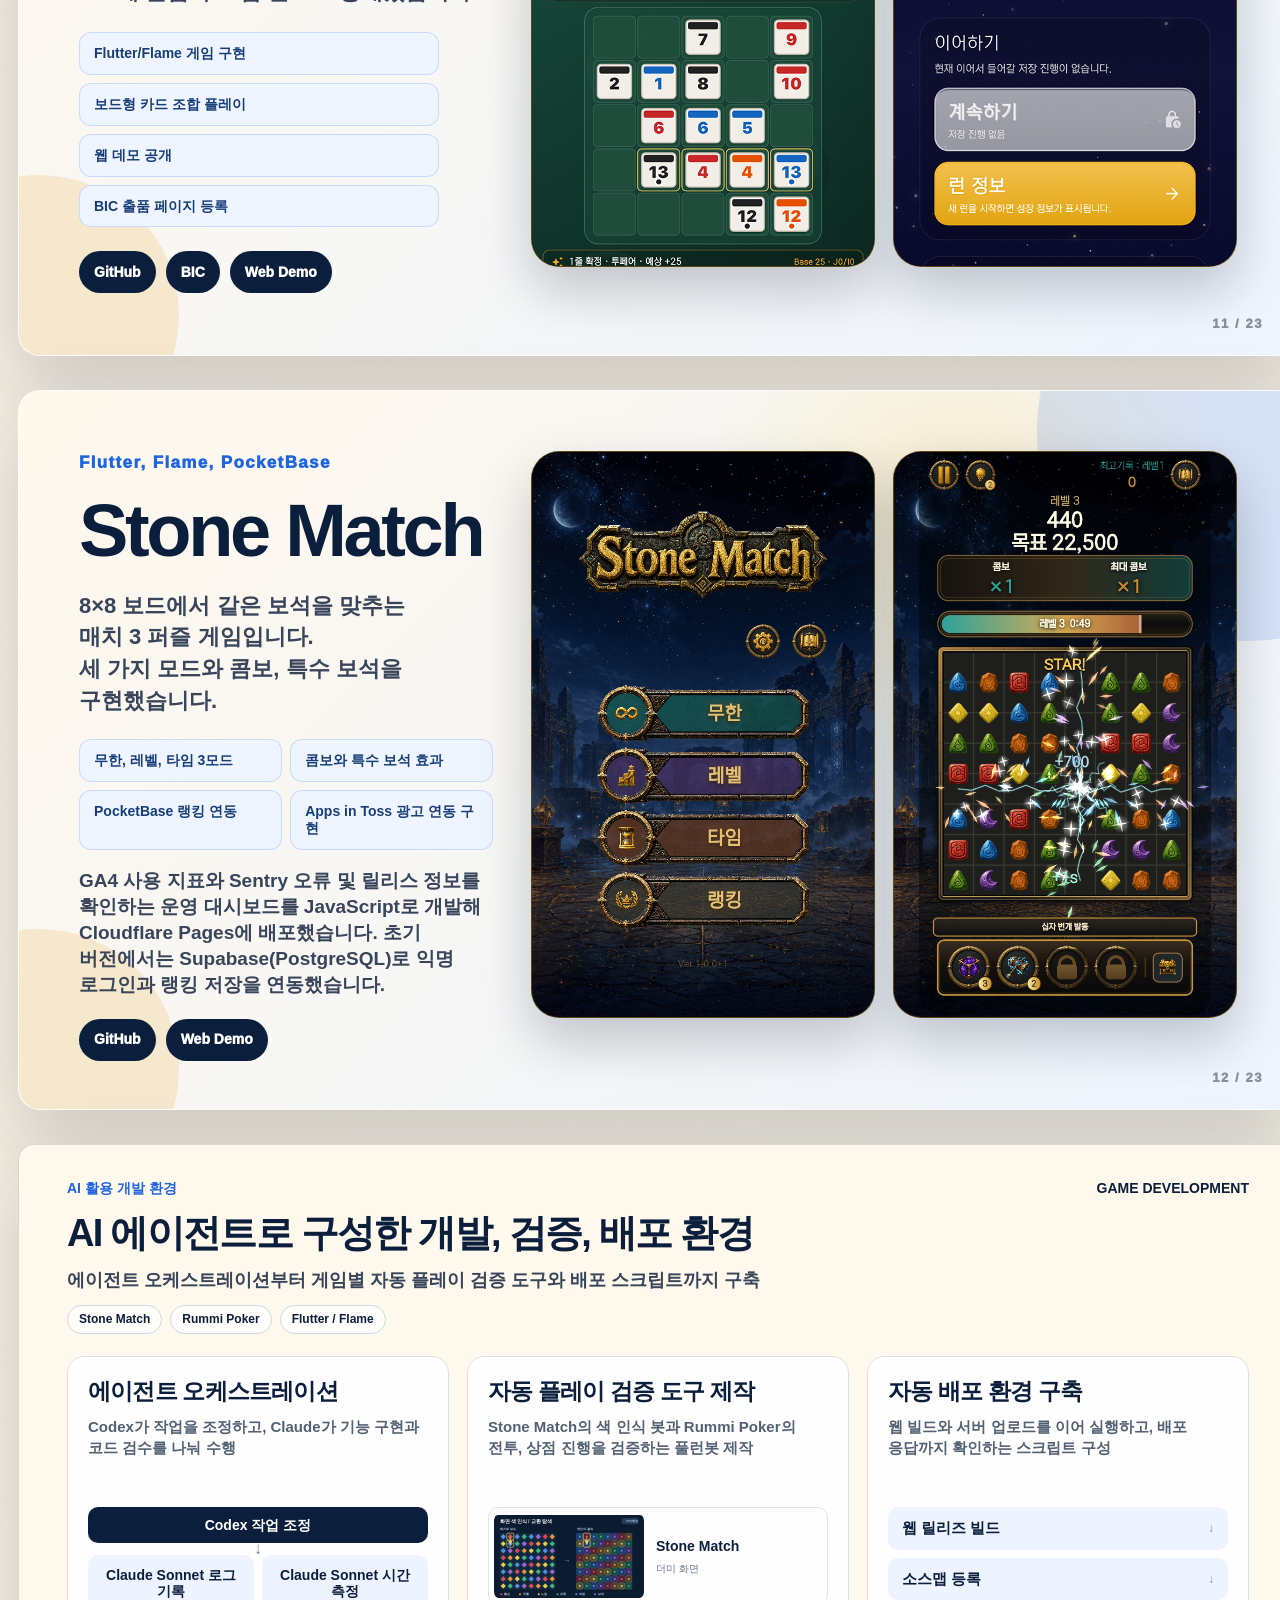
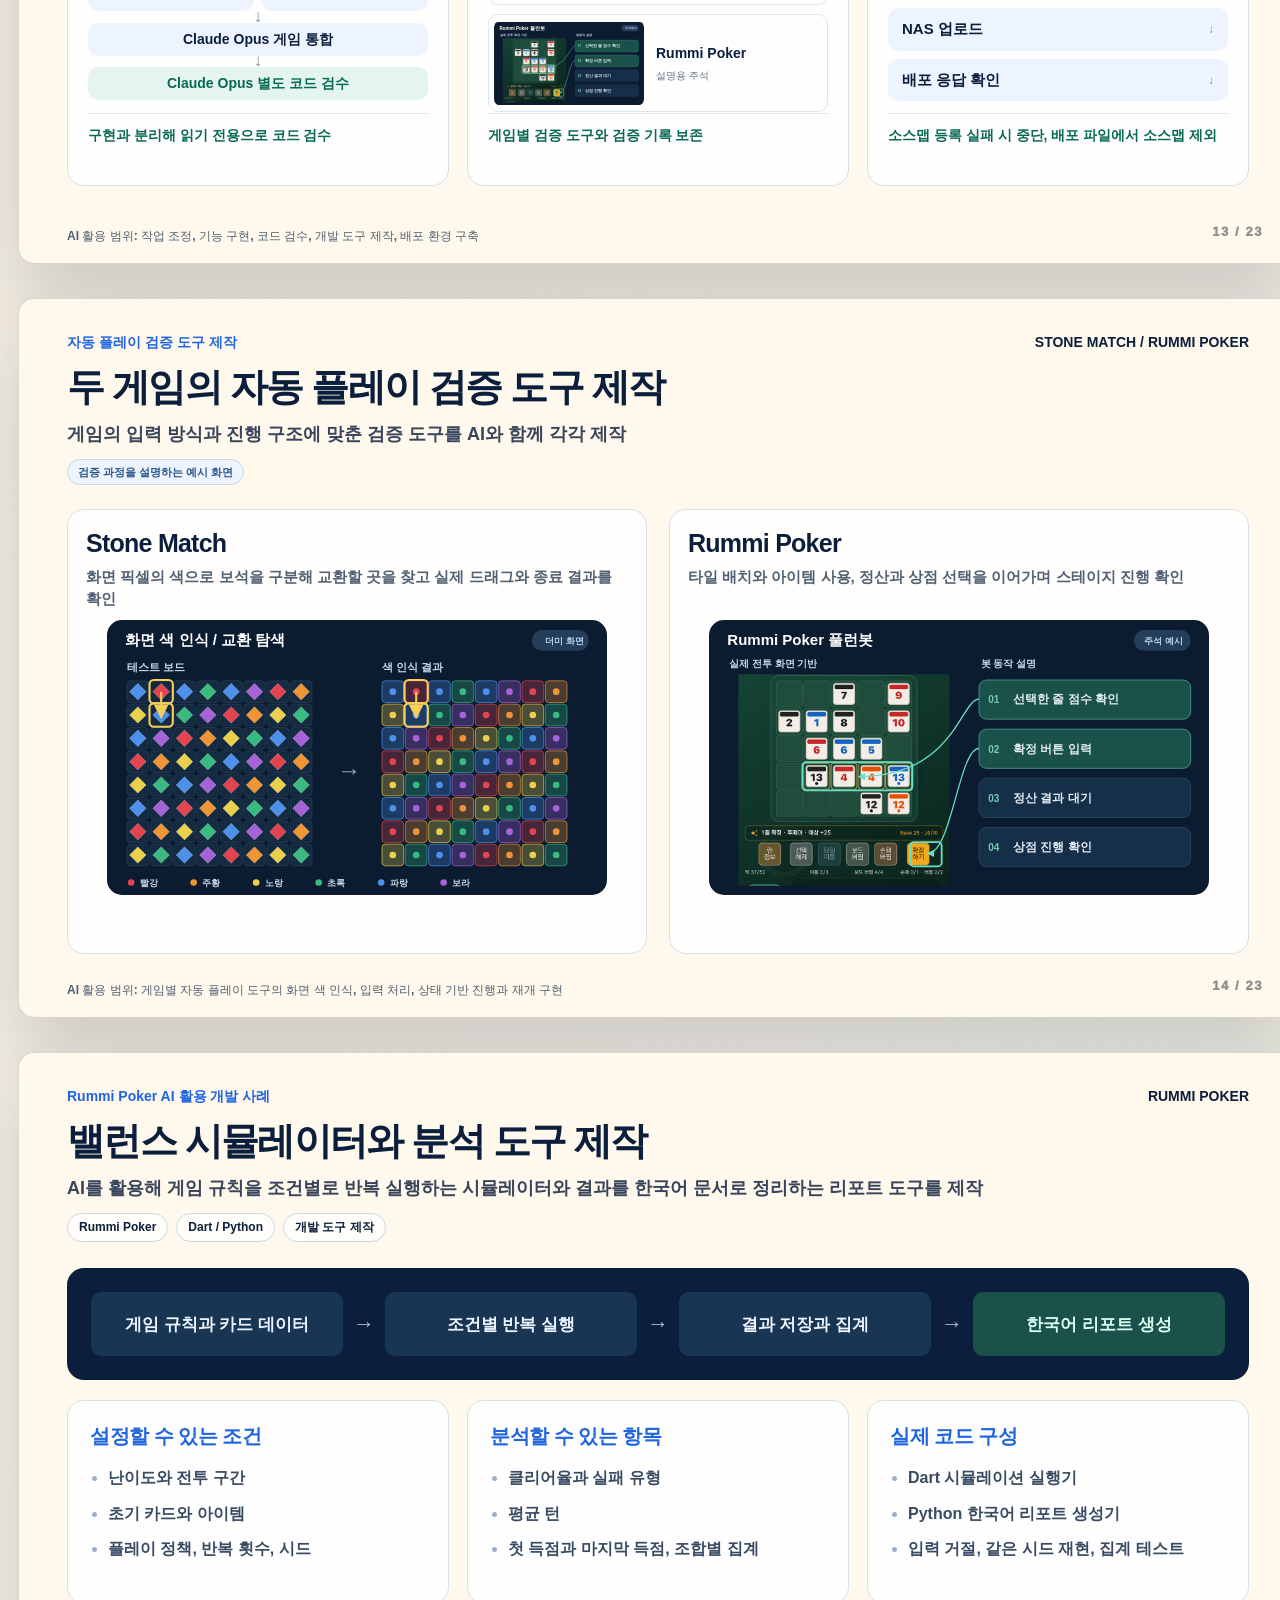
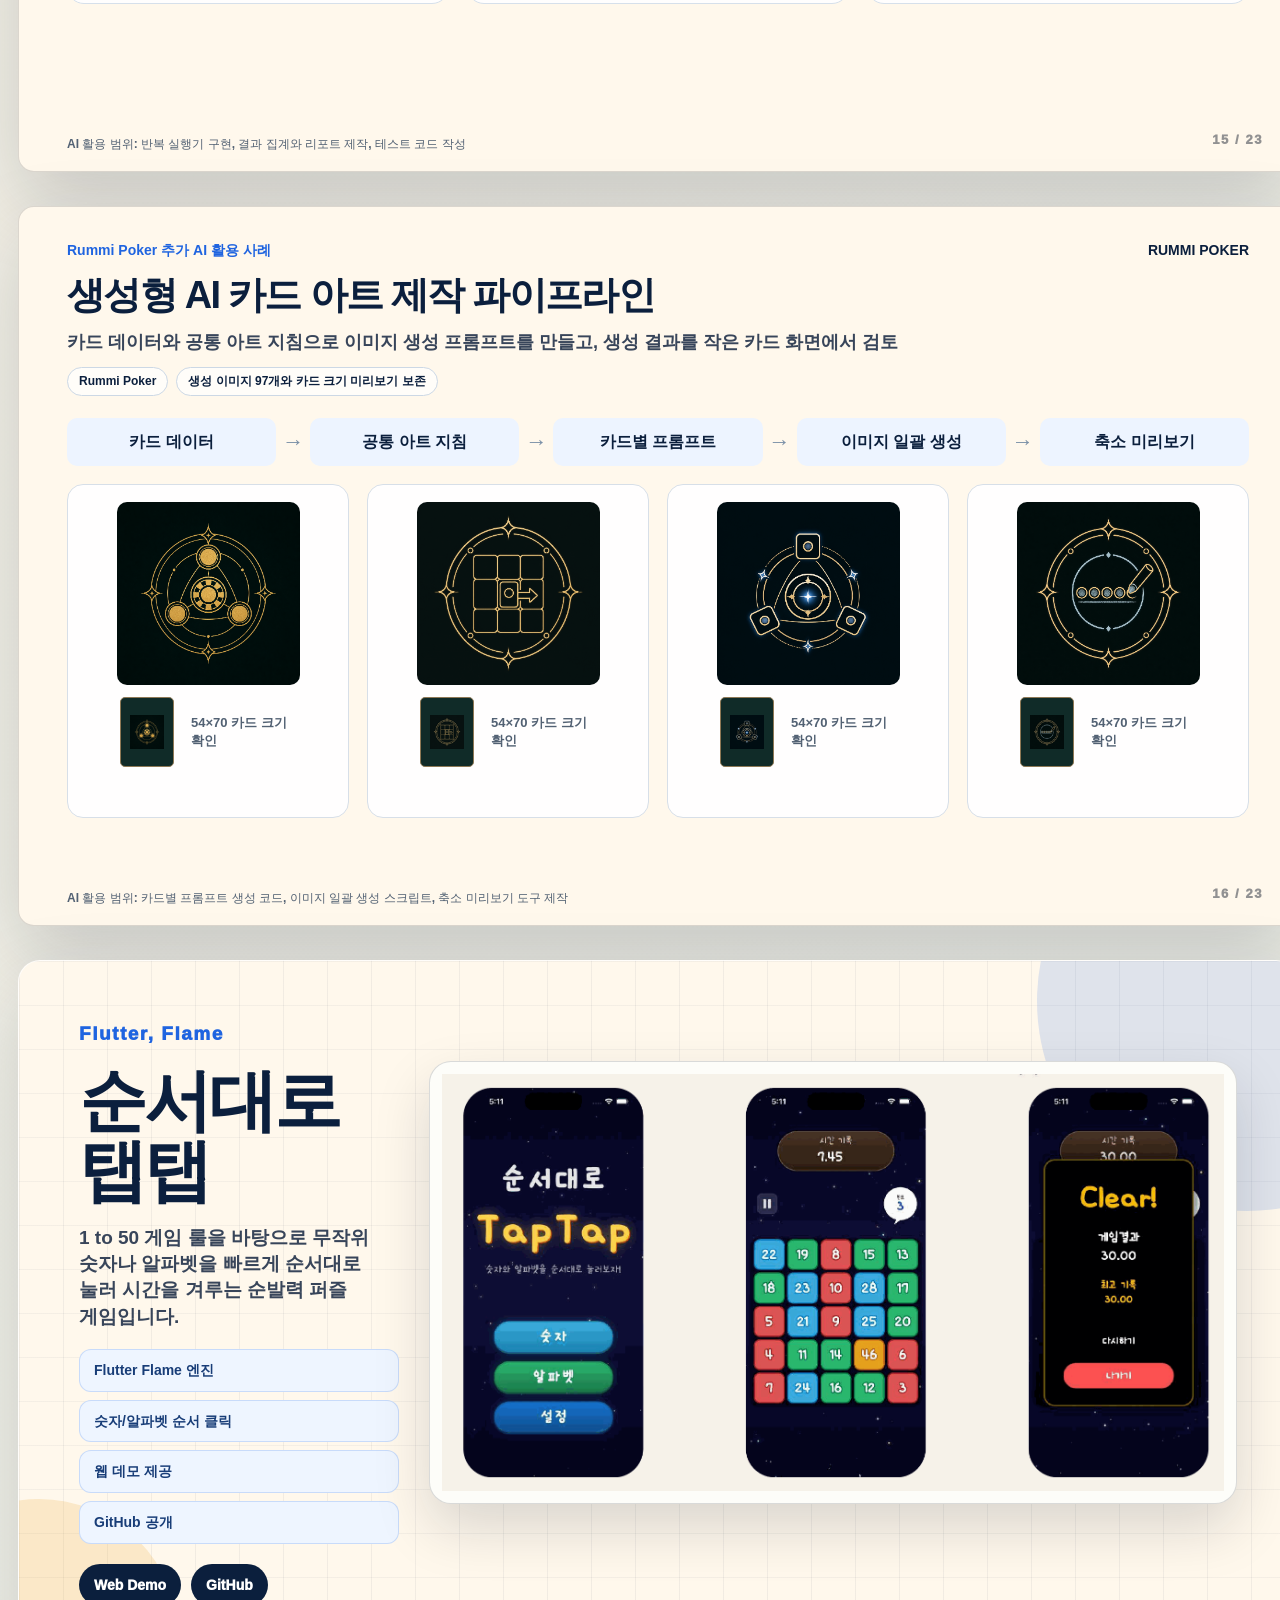
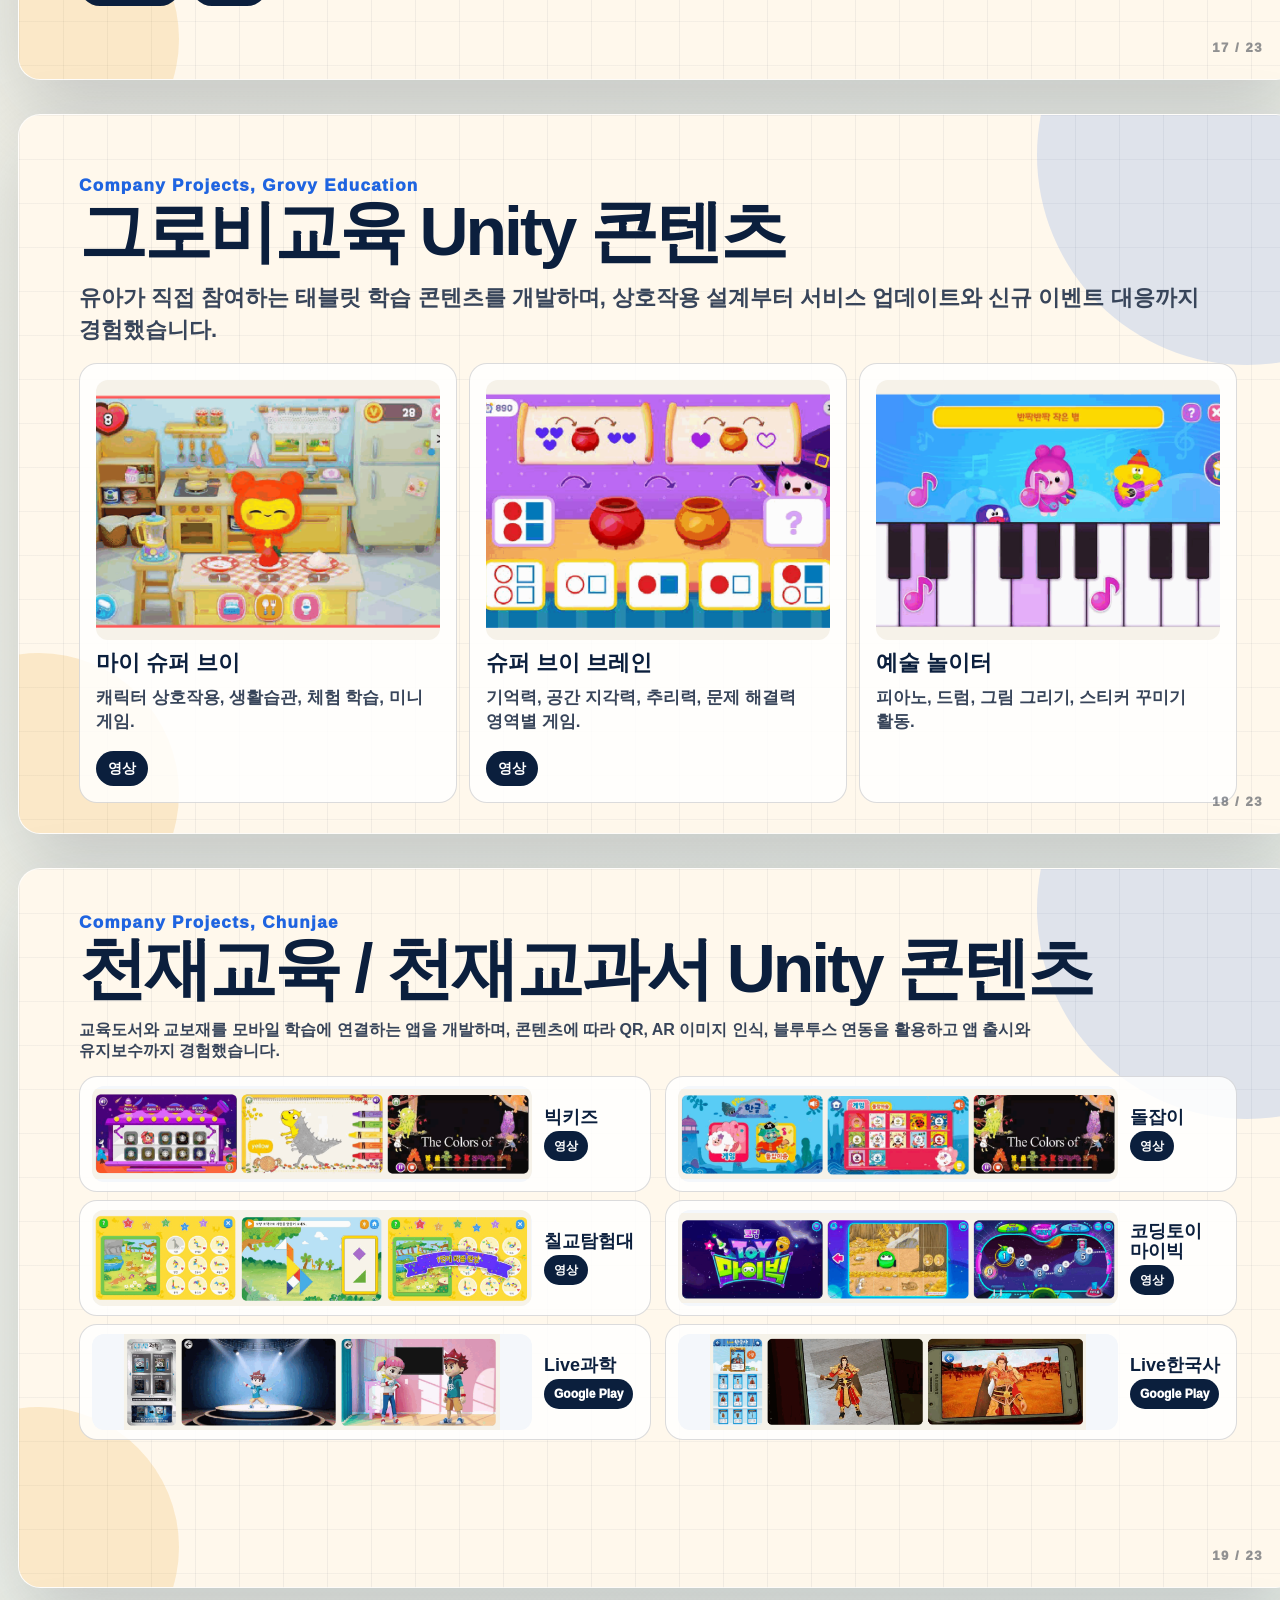
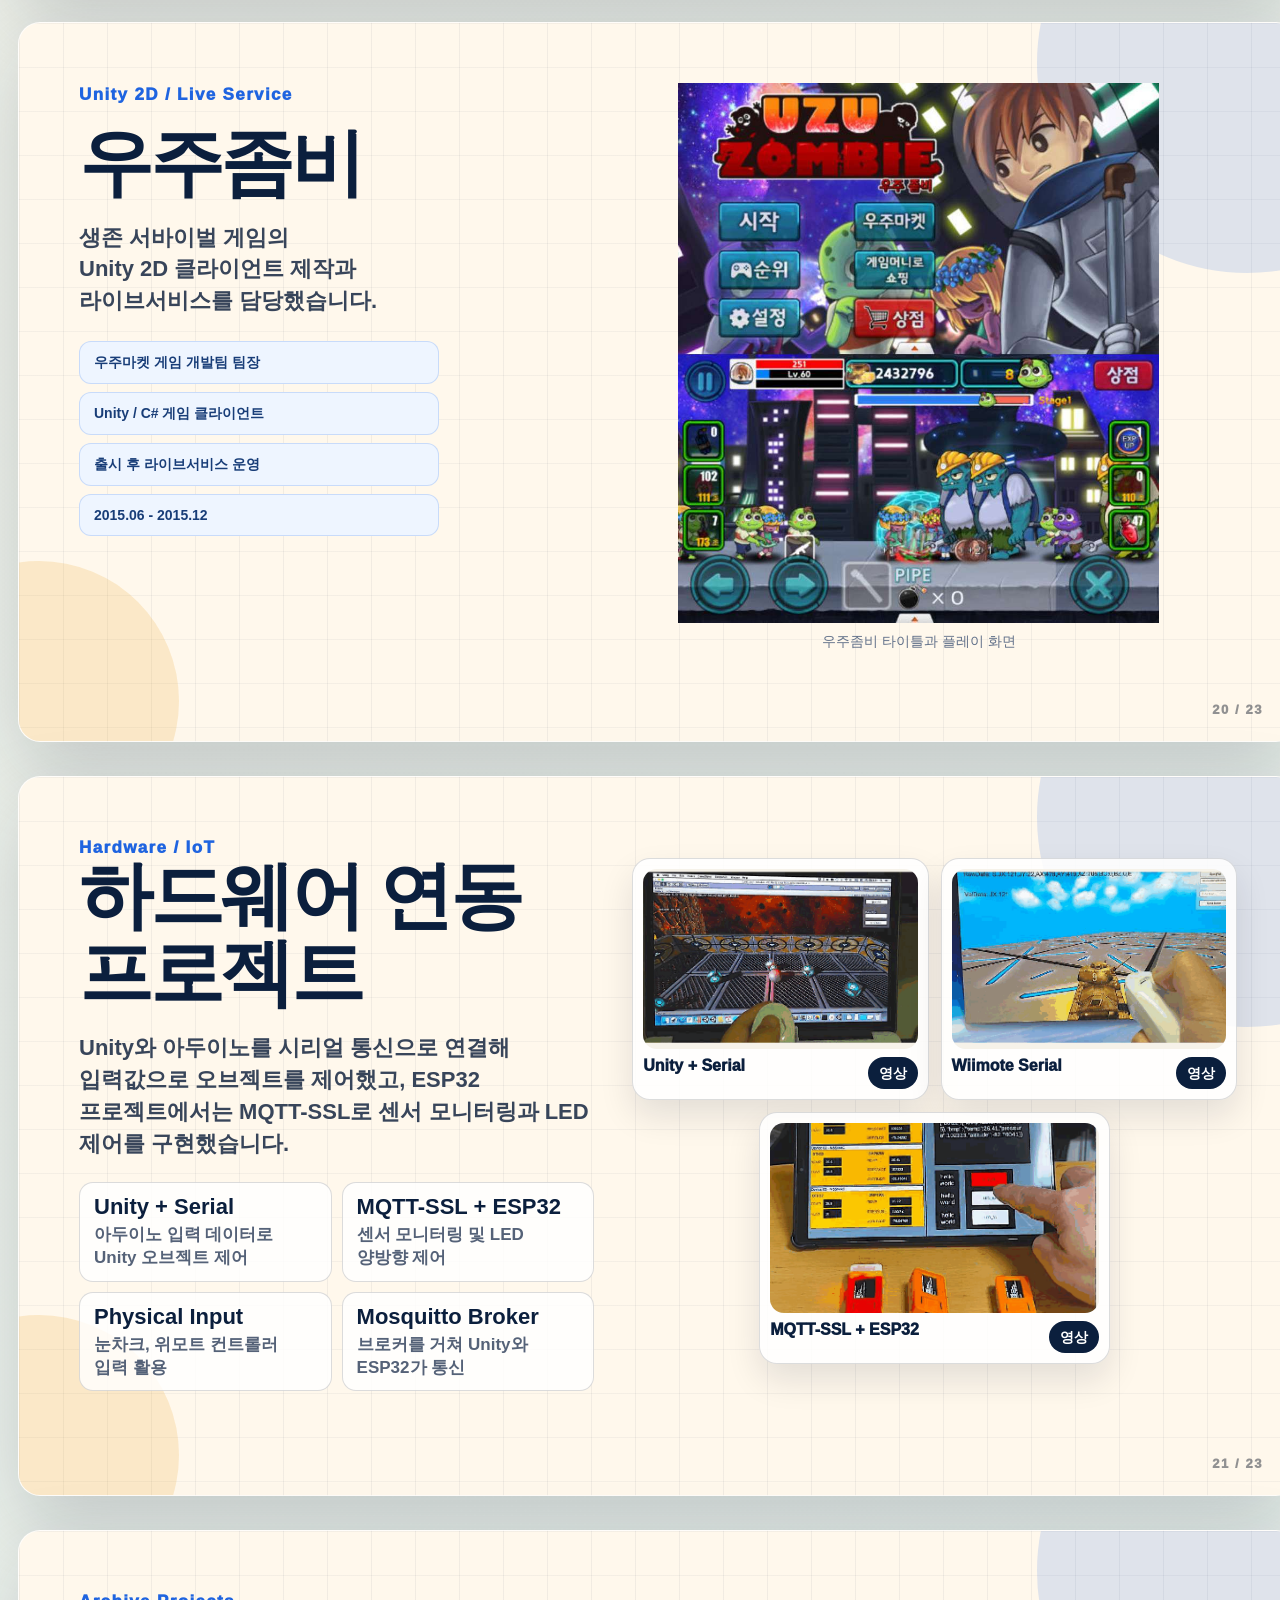
==== commit f015d685: "수정: 포트폴리오 기술 스택과 Stone Match 운영 경험 반영" ====
--- a/Front_Portfolio/portfolio-ppt/index.html
+++ b/Front_Portfolio/portfolio-ppt/index.html
@@ -5,7 +5,7 @@
   <meta name="viewport" content="width=device-width, initial-scale=1.0">
   <title>김택권 16:9 포트폴리오 슬라이드</title>
   <meta name="description" content="김택권 개발 포트폴리오 16:9 PPT 스타일 웹페이지">
-  <link rel="stylesheet" href="./portfolio-ppt.css?v=20261115">
+  <link rel="stylesheet" href="./portfolio-ppt.css?v=20261115-2">
   <link rel="stylesheet" href="./assets/ai-workflow/ai-workflow.css?v=20261104-2">
 </head>
 <body>
@@ -69,13 +69,13 @@
       </div>
       <div class="stack-grid">
         <article><img src="./assets/icons/mobile-stack-rendered.png" alt=""><h3>Mobile</h3><p>Flutter, Flame, Android, iOS, Unity</p></article>
-        <article><img src="./assets/icons/backend-stack-rendered.png" alt=""><h3>Backend</h3><p>FastAPI, REST API, WebSocket, FCM</p></article>
+        <article><img src="./assets/icons/backend-stack-rendered.png" alt=""><h3>Backend</h3><p>FastAPI, REST API,<br>WebSocket, Firebase(FCM)</p></article>
         <article><div class="mini-icons"><img src="./assets/icons/ai-chip-user.png" alt=""><img src="./assets/icons/rag-docs-user.png" alt=""><img src="./assets/icons/ollama.svg" alt=""></div><h3>AI / Data</h3><p>RAG, ChromaDB, Ollama, ML, 데이터 분석</p></article>
         <article><img src="./assets/icons/iot-stack-rendered.png" alt=""><h3>Hardware</h3><p>Arduino, ESP32, Raspberry Pi, MQTT, Serial</p></article>
         <article><h3>State / Pattern</h3><p>Riverpod, Provider, MVVM, 앱 구조 설계</p></article>
-        <article><h3>Database</h3><p>Hive, SQLite, MySQL, Firebase</p></article>
-        <article><h3>Language</h3><p>Dart, C#, Python, Lua, Swift</p></article>
-        <article><h3>Collaboration</h3><p>Git, Slack, 개발 프로세스 구축</p></article>
+        <article><h3>Database</h3><p>SQL, MySQL, SQLite, Hive,<br>Supabase(PostgreSQL)</p></article>
+        <article><h3>Language</h3><p>Dart, JavaScript, C#, Python, Lua, Swift</p></article>
+        <article><h3>Ops / Team</h3><p>GA4, Sentry, <span class="keep-phrase">Cloudflare Pages</span><br>Git, Slack, 개발 프로세스 구축</p></article>
       </div>
       <div class="slide-no">03 / 23</div>
     </section>
@@ -204,6 +204,7 @@
           <h2>Stone Match</h2>
           <p>8×8 보드에서 같은 보석을 맞추는<br>매치 3 퍼즐 게임입니다.<br>세 가지 모드와 콤보, 특수 보석을 구현했습니다.</p>
           <ul class="bullet-grid"><li>무한, 레벨, 타임 3모드</li><li>콤보와 특수 보석 효과</li><li>PocketBase 랭킹 연동</li><li>Apps in Toss 광고 연동 구현</li></ul>
+          <p class="ops-summary">GA4 사용 지표와 Sentry 오류 및 릴리스 정보를 확인하는 운영 대시보드를 JavaScript로 개발해 Cloudflare Pages에 배포했습니다. 초기 버전에서는 Supabase(PostgreSQL)로 익명 로그인과 랭킹 저장을 연동했습니다.</p>
           <div class="link-row"><a href="https://github.com/cheng80/jewelmatch">GitHub</a><a href="https://cheng80.myqnapcloud.com/match/">Web Demo</a></div>
         </div>
         <figure class="game-phones"><img src="./assets/projects/stone-match/stone-match-title.png" width="636" height="1048" alt="Stone Match 타이틀 화면"><img src="./assets/projects/stone-match/stone-match-gameplay.png" width="636" height="1048" alt="Stone Match 레벨 모드, 토르 망치의 십자번개 효과"></figure>
--- a/Front_Portfolio/portfolio-ppt/portfolio-ppt.css
+++ b/Front_Portfolio/portfolio-ppt/portfolio-ppt.css
@@ -1274,6 +1274,17 @@
   max-height: 570px !important;
 }
 
+.stone-match-slide .bullet-grid {
+  grid-template-columns: repeat(2, minmax(0, 1fr));
+  max-width: none;
+  margin-block: 18px;
+}
+
+.stone-match-slide .project-copy .ops-summary {
+  font-size: 19px !important;
+  line-height: 1.38 !important;
+}
+
 .stone-match-slide .game-phones img {
   height: auto;
   aspect-ratio: 636 / 1048;
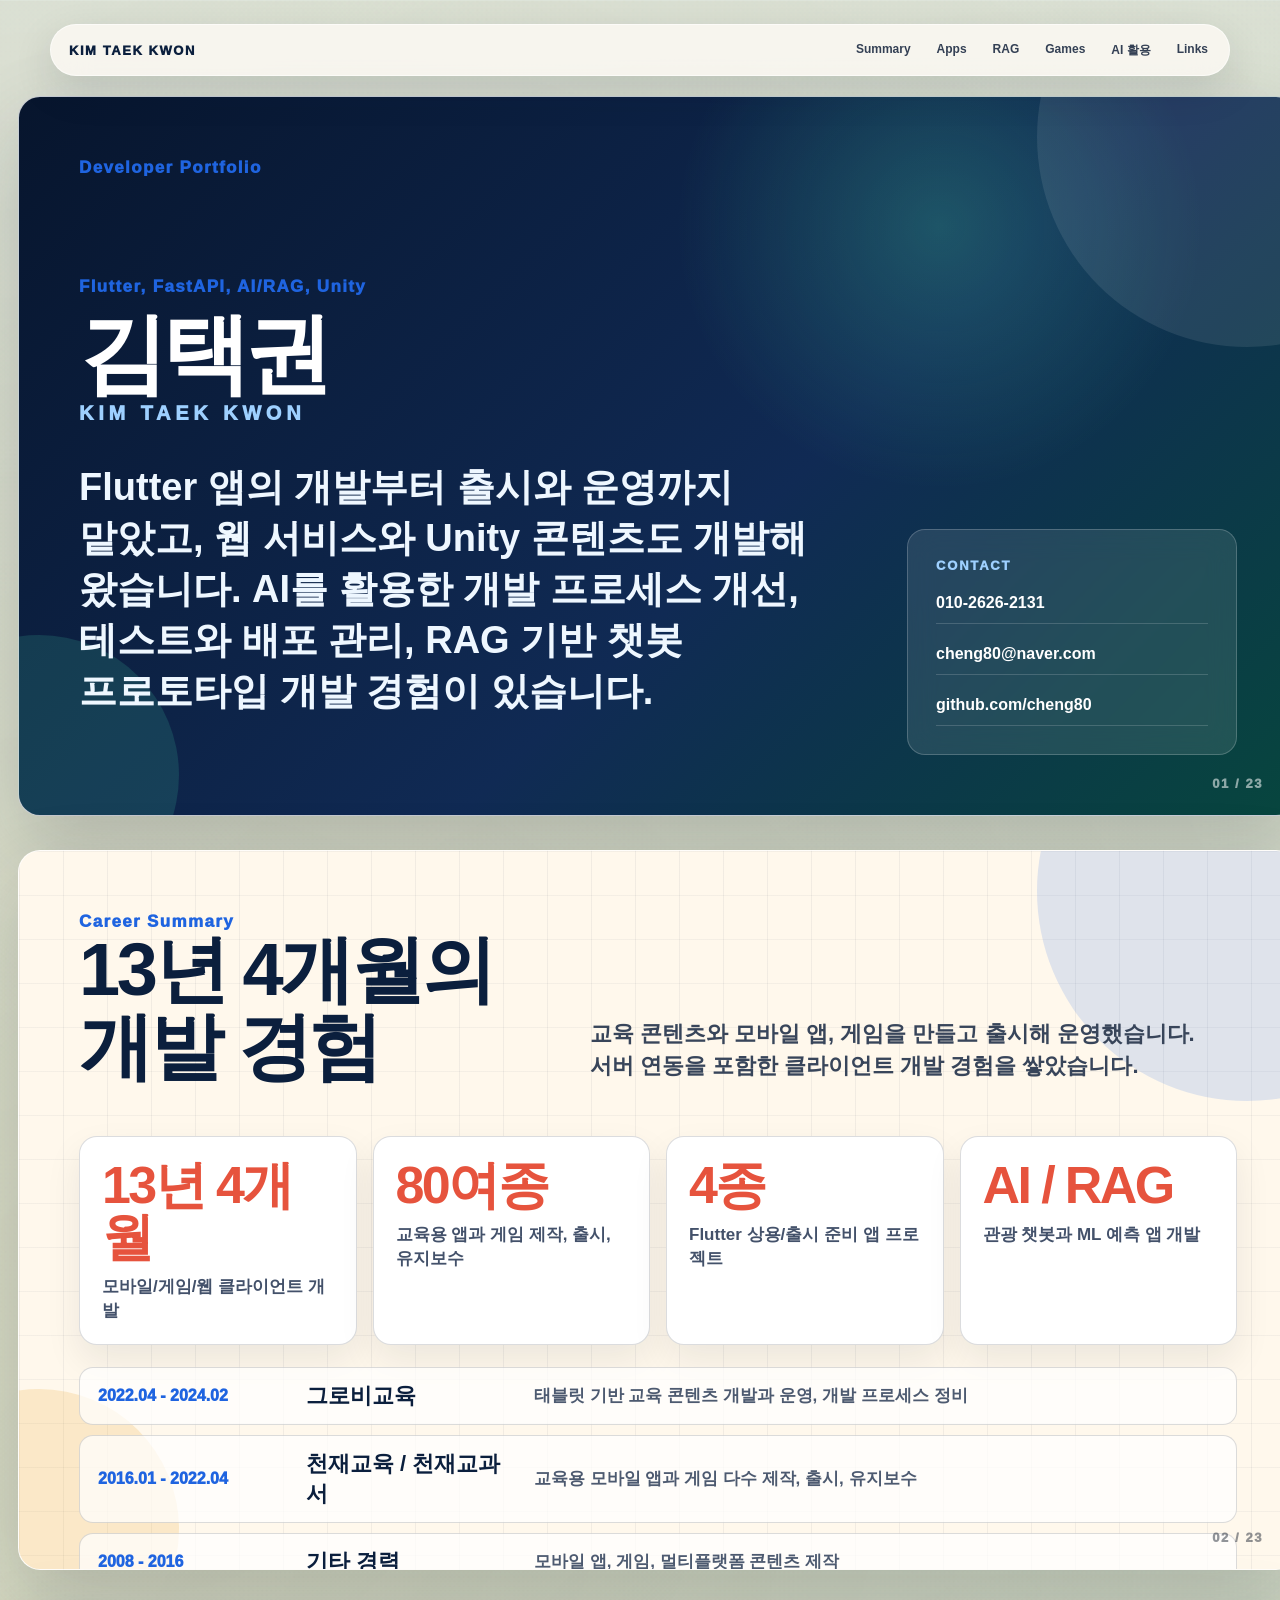
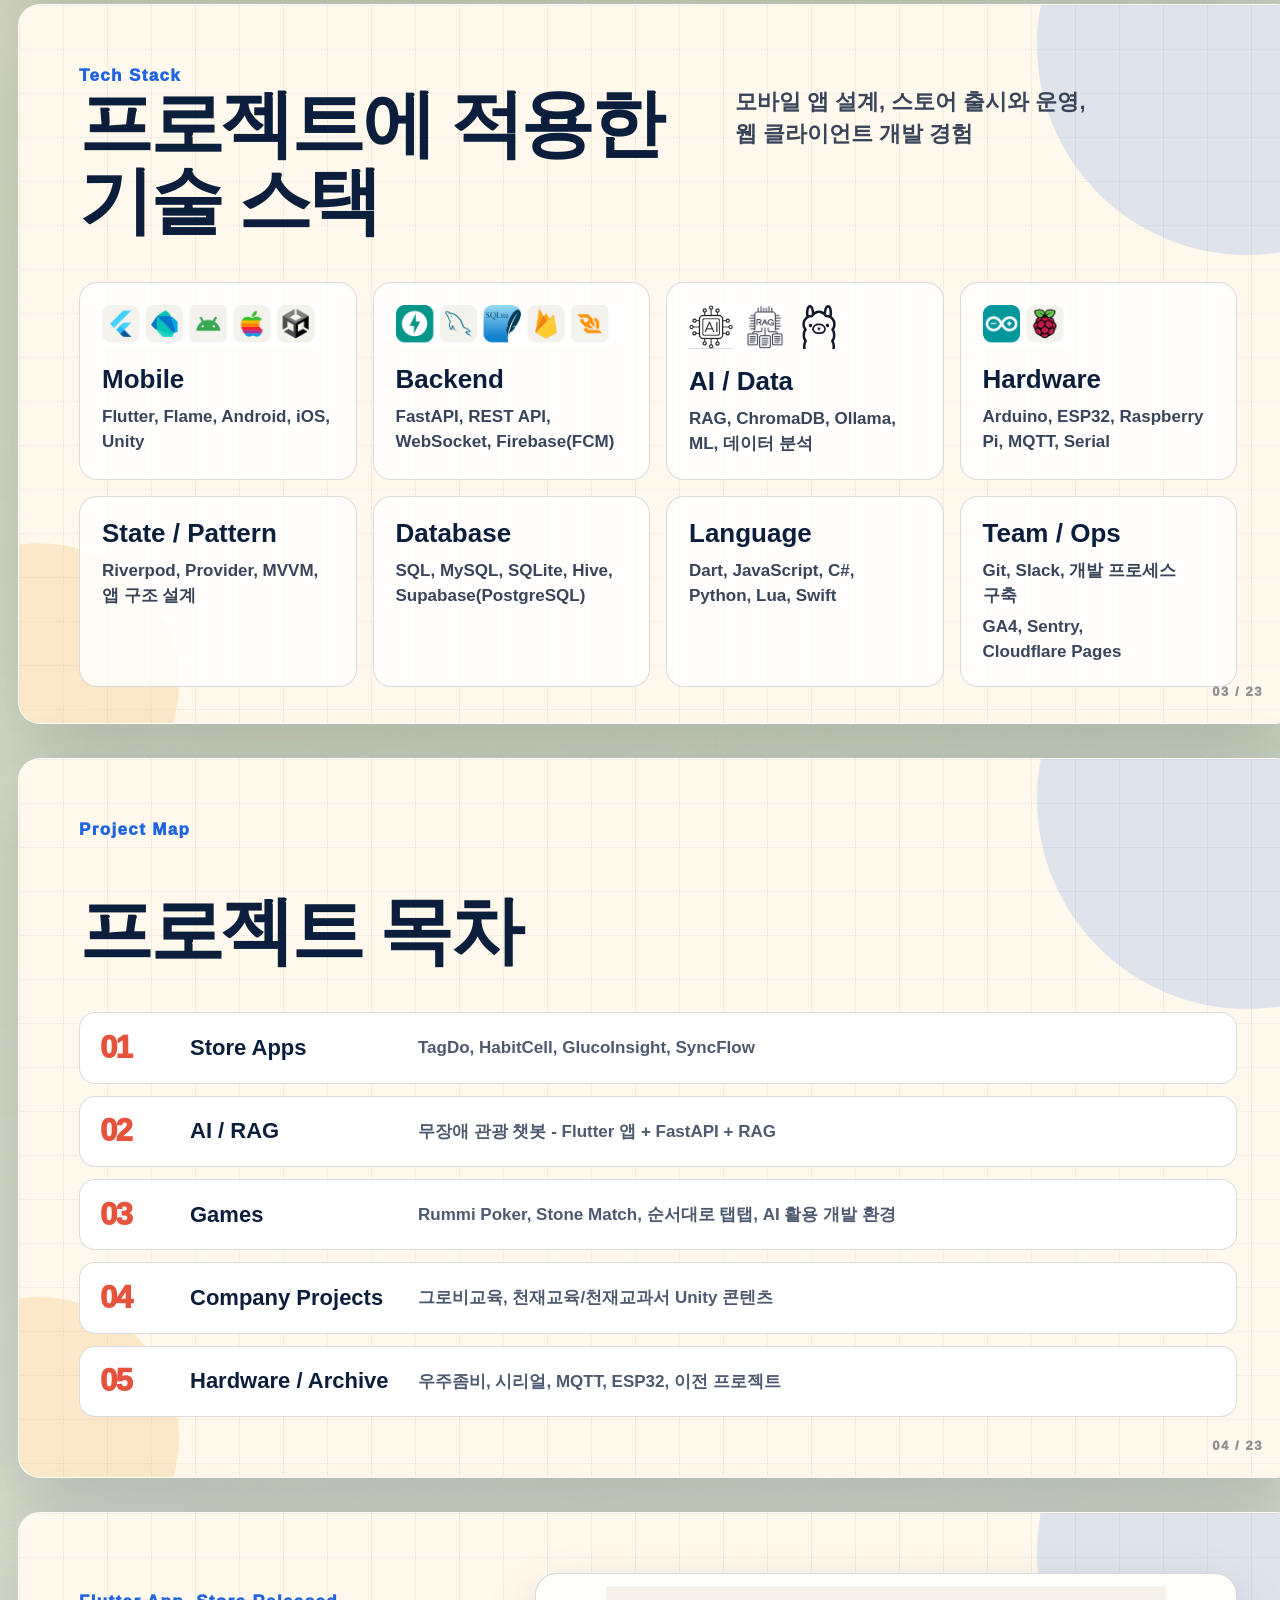
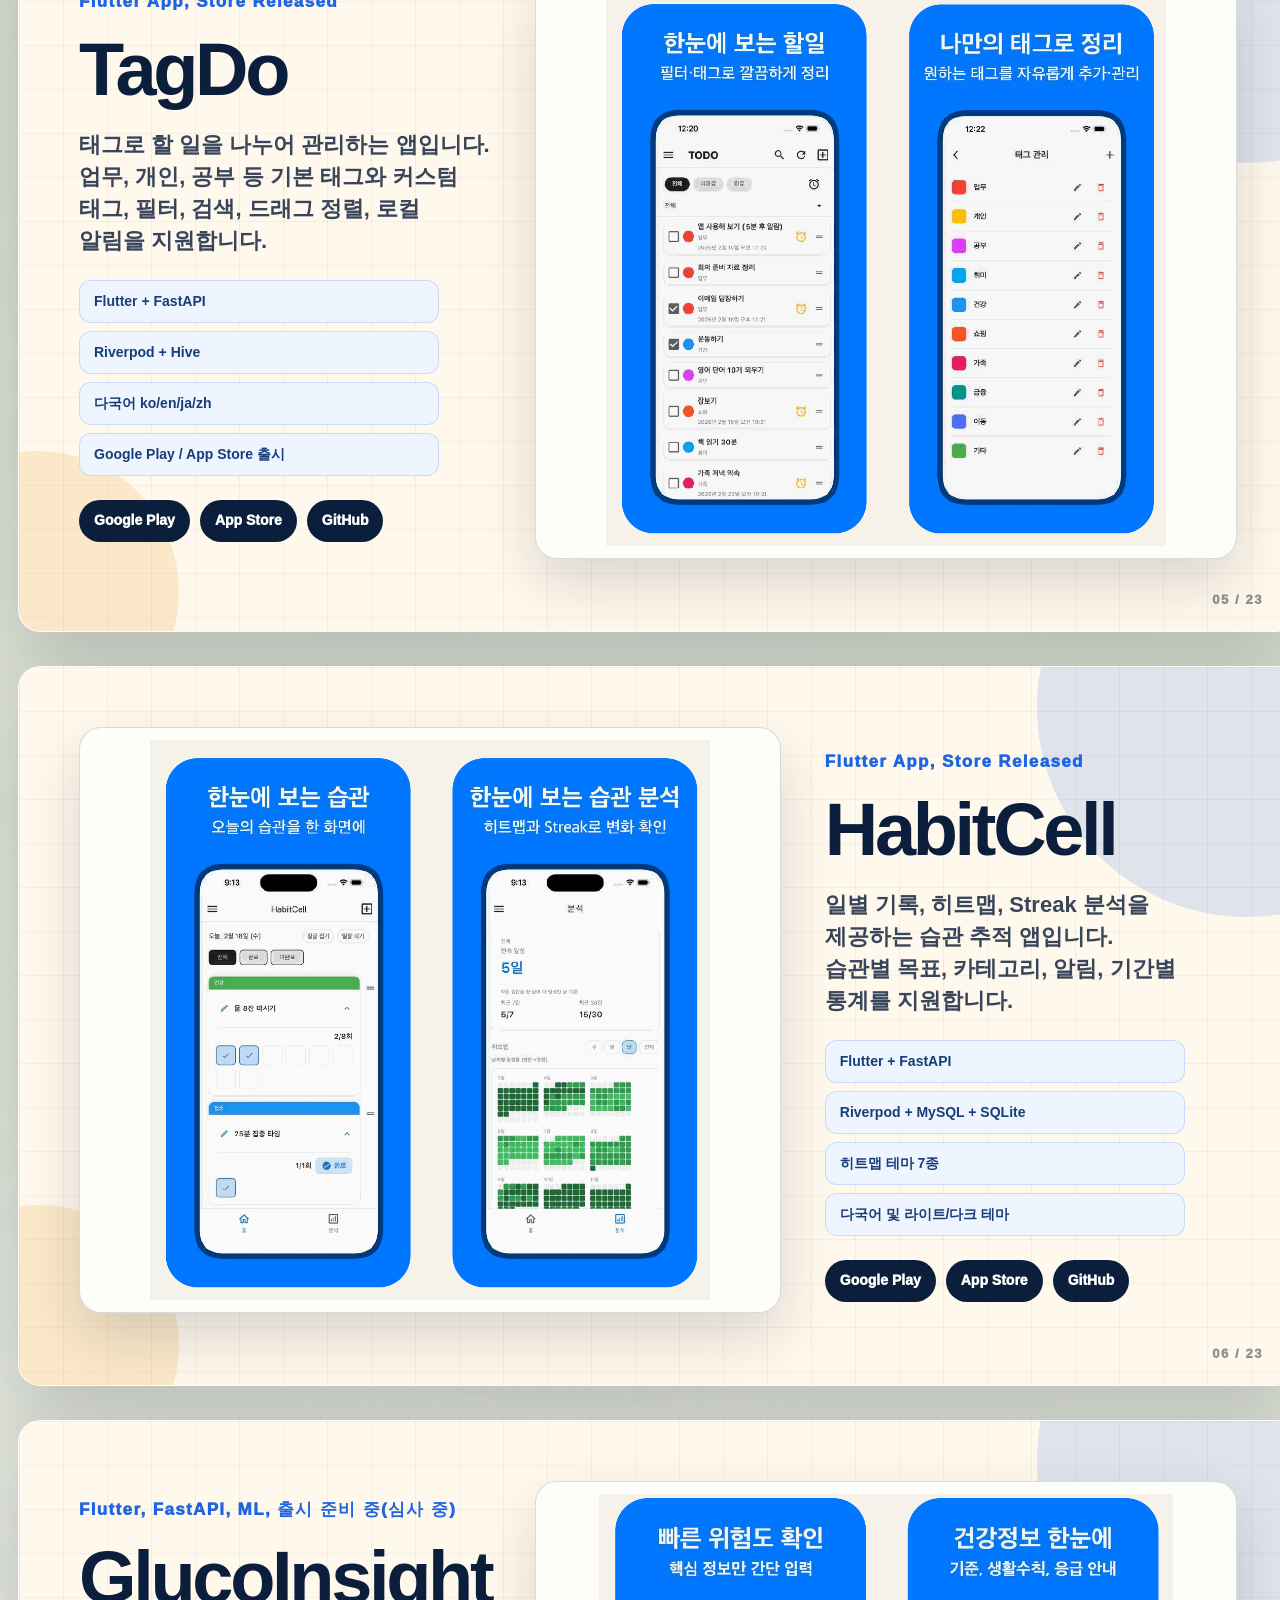
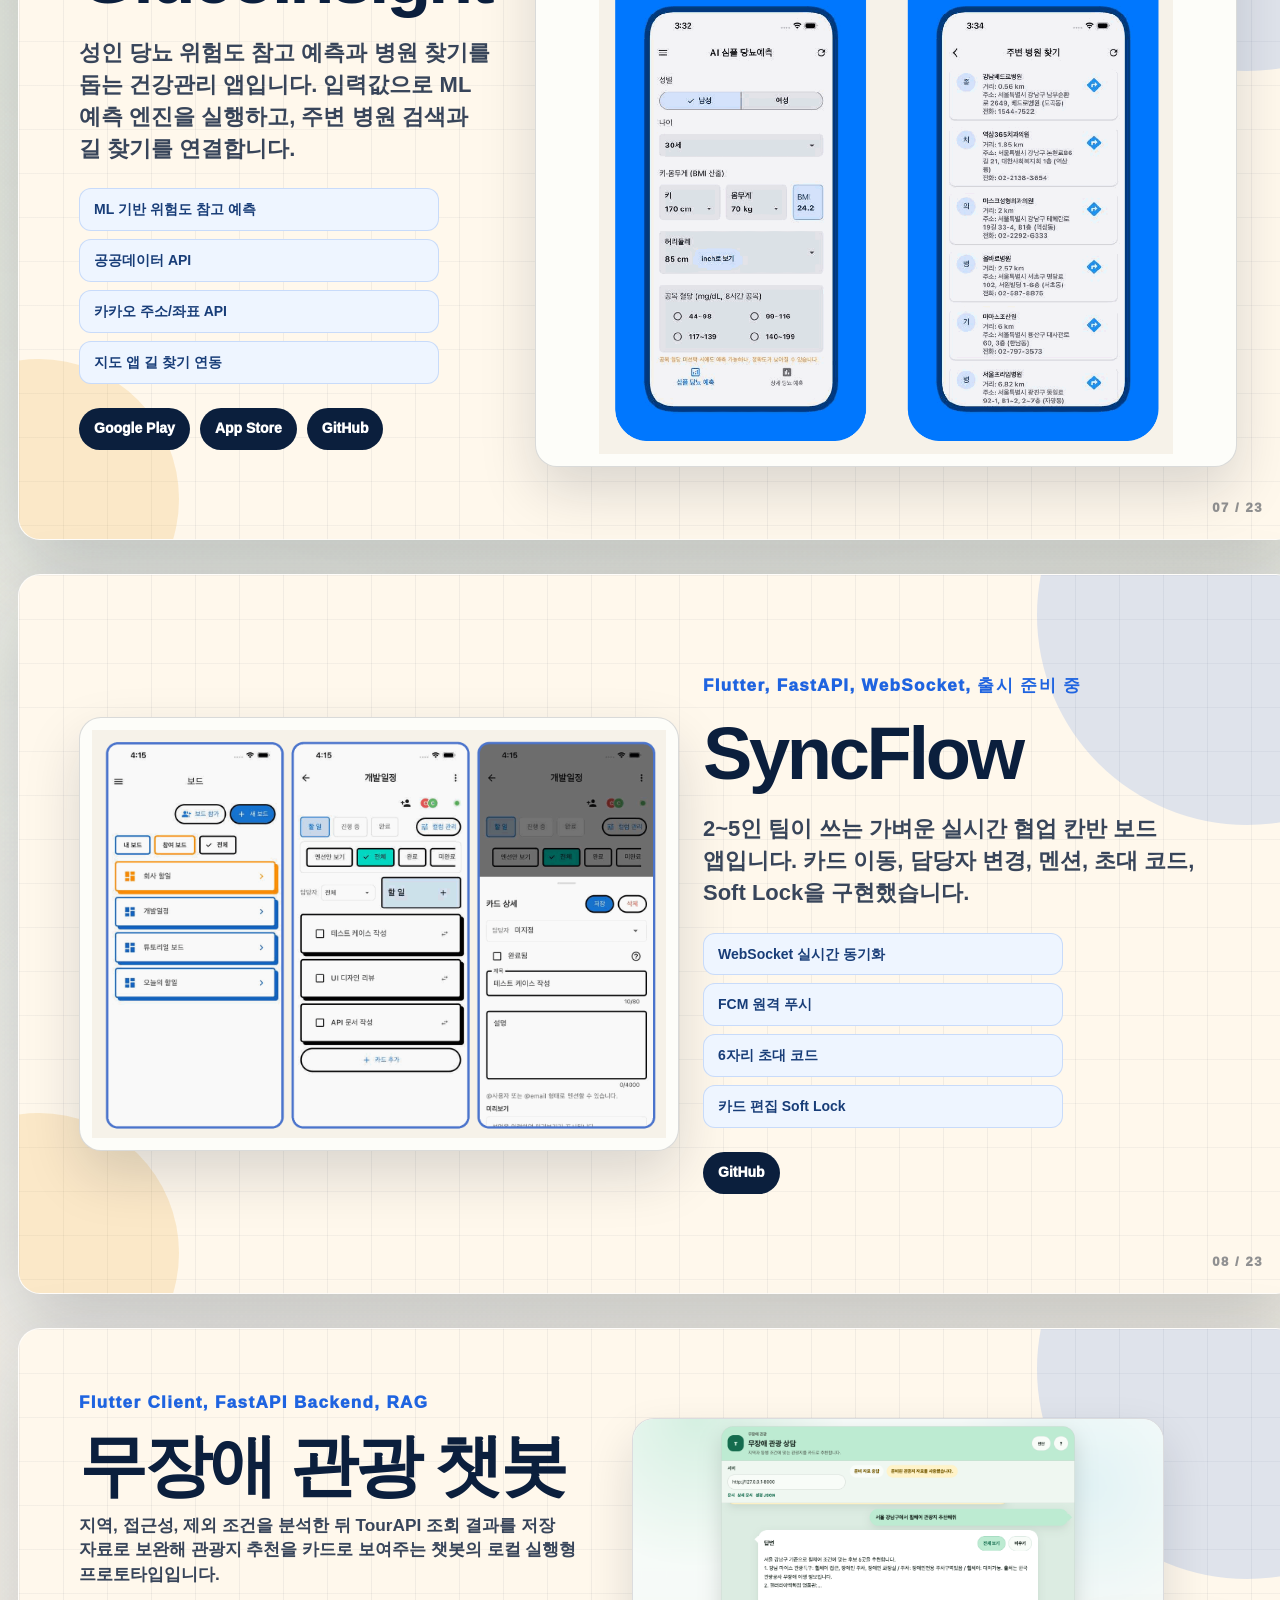
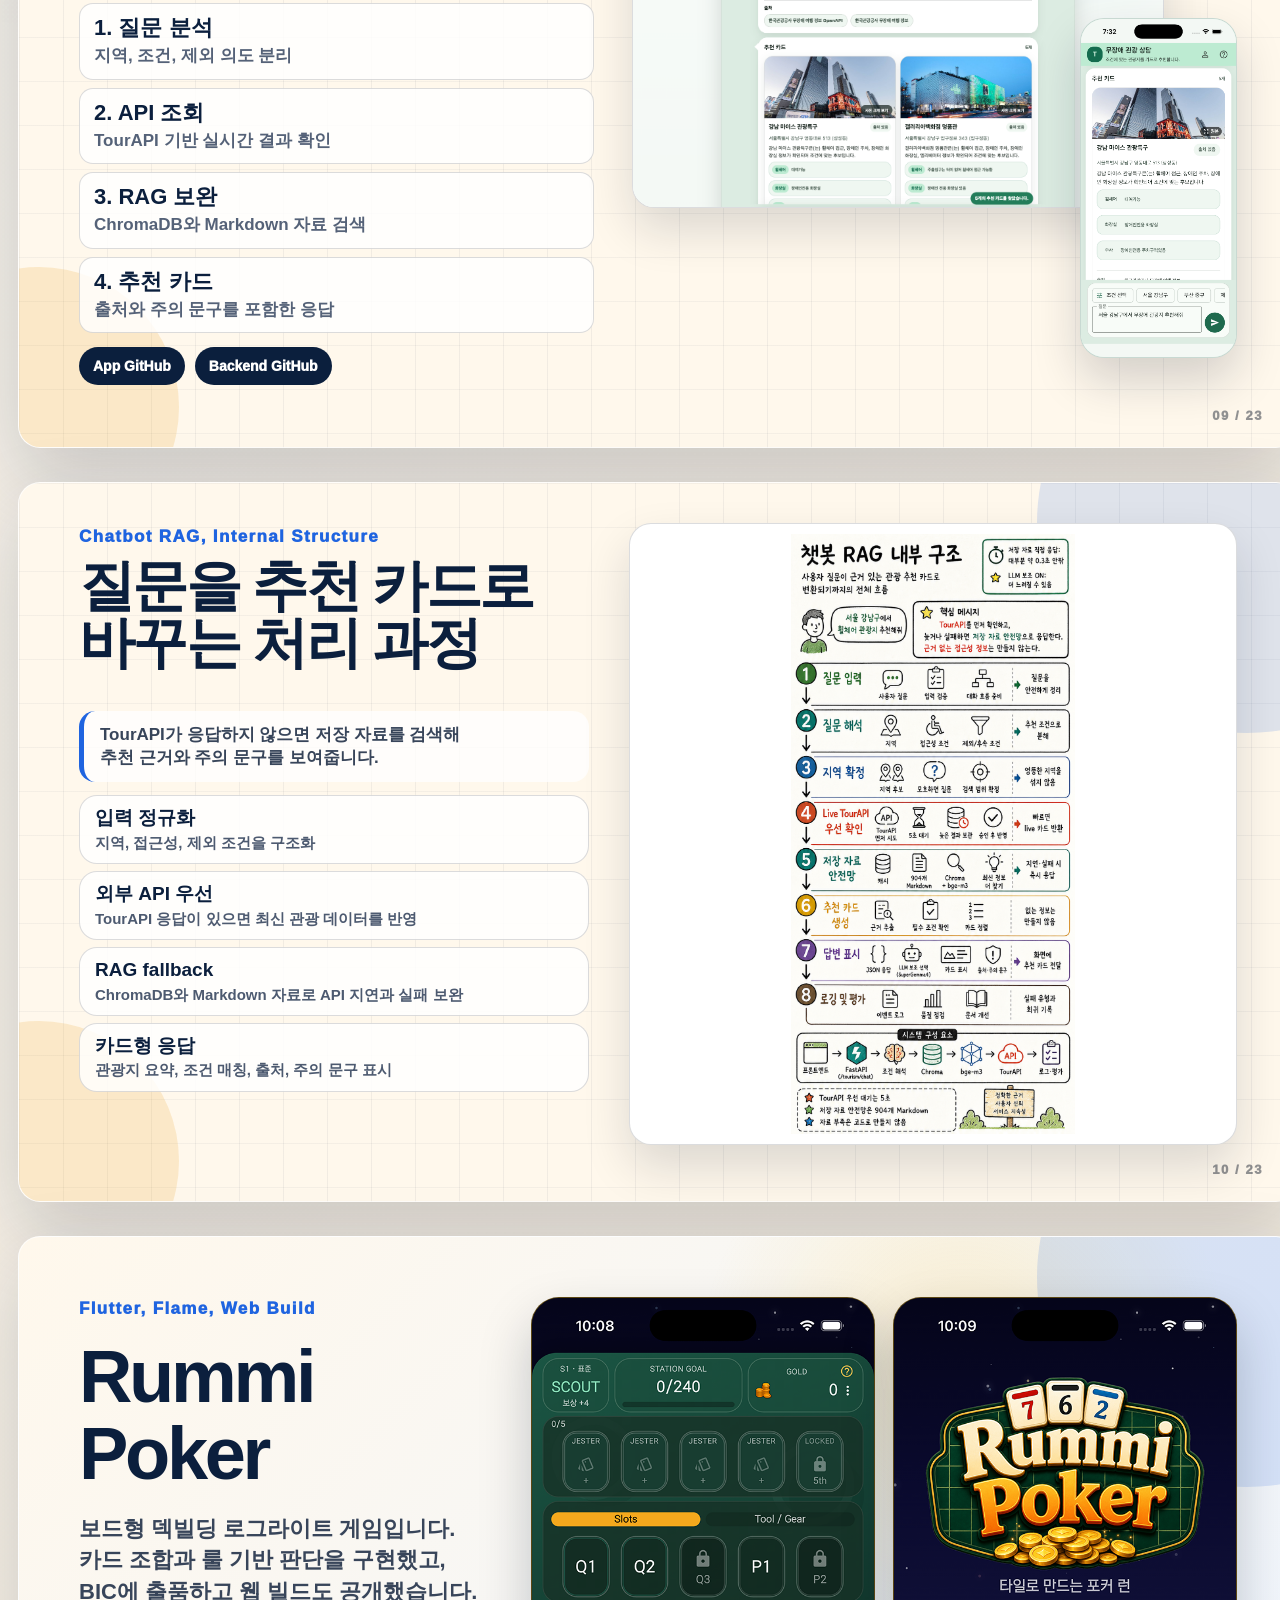
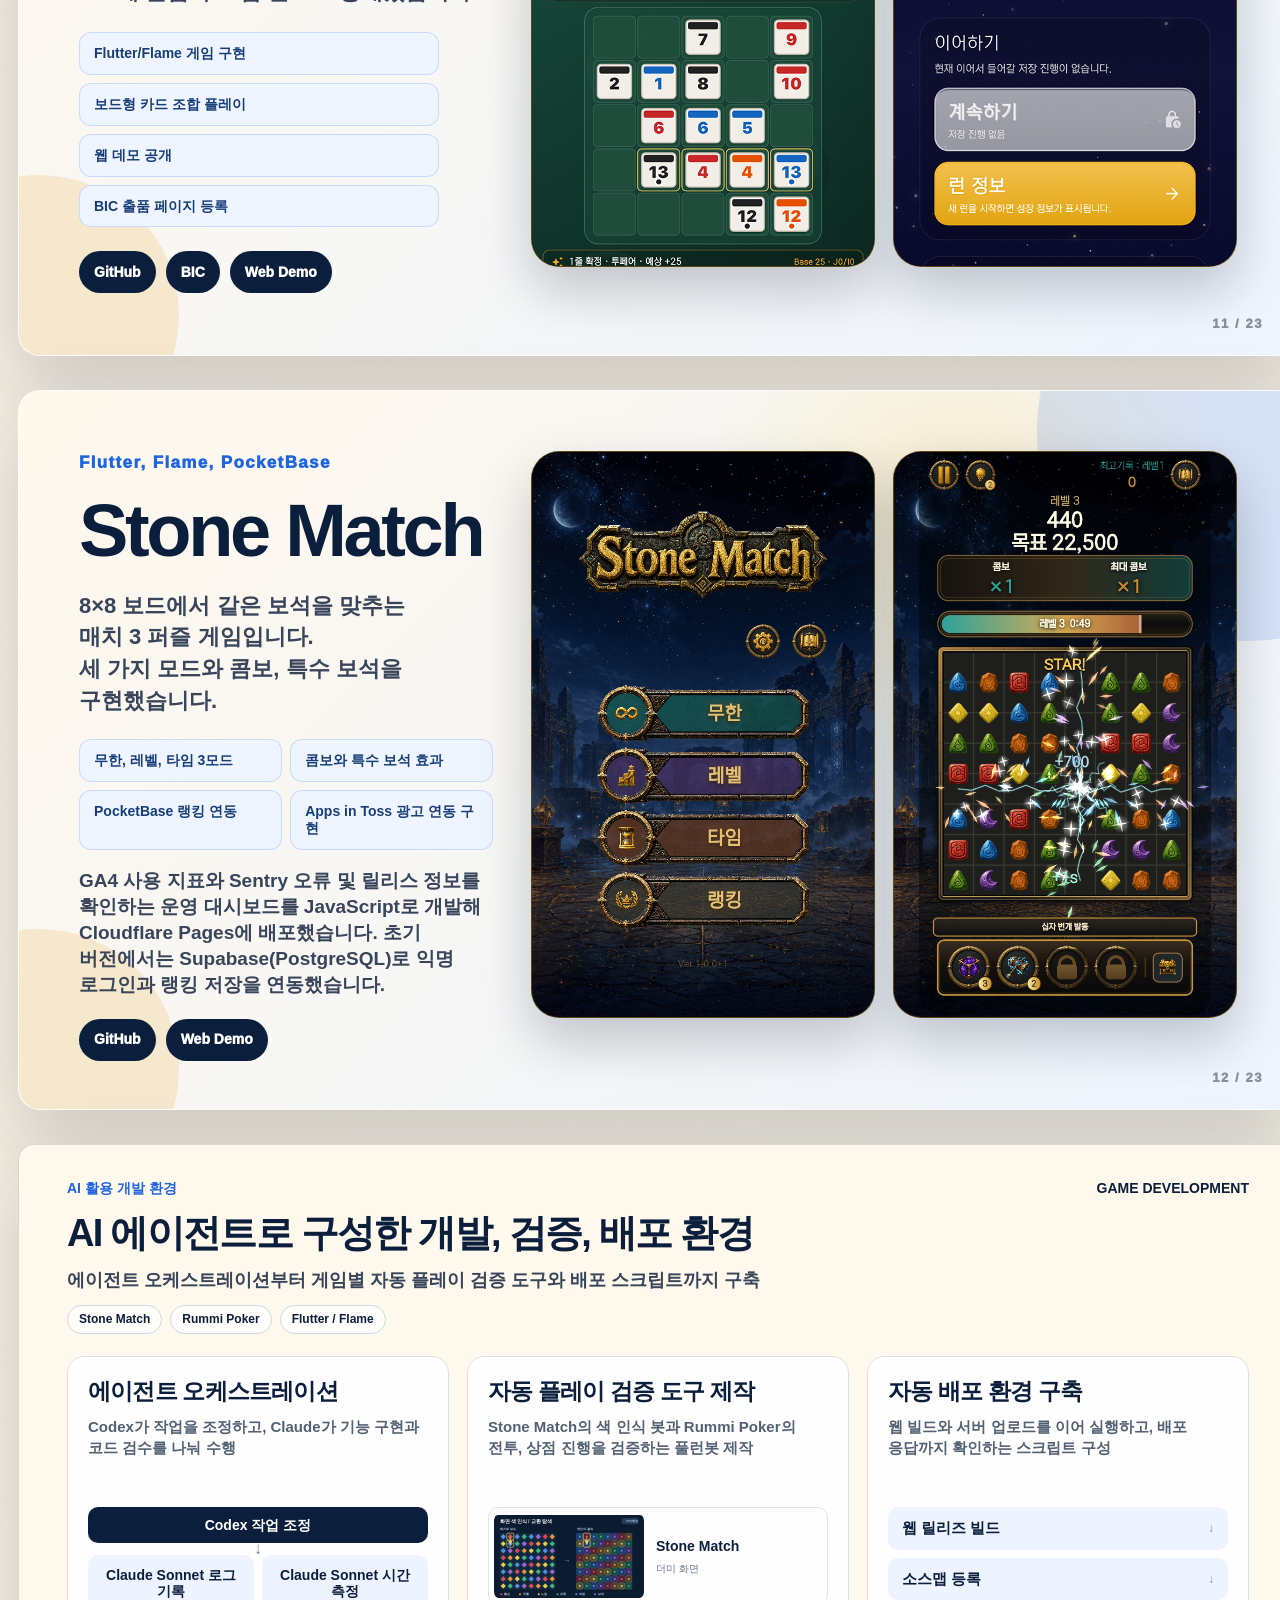
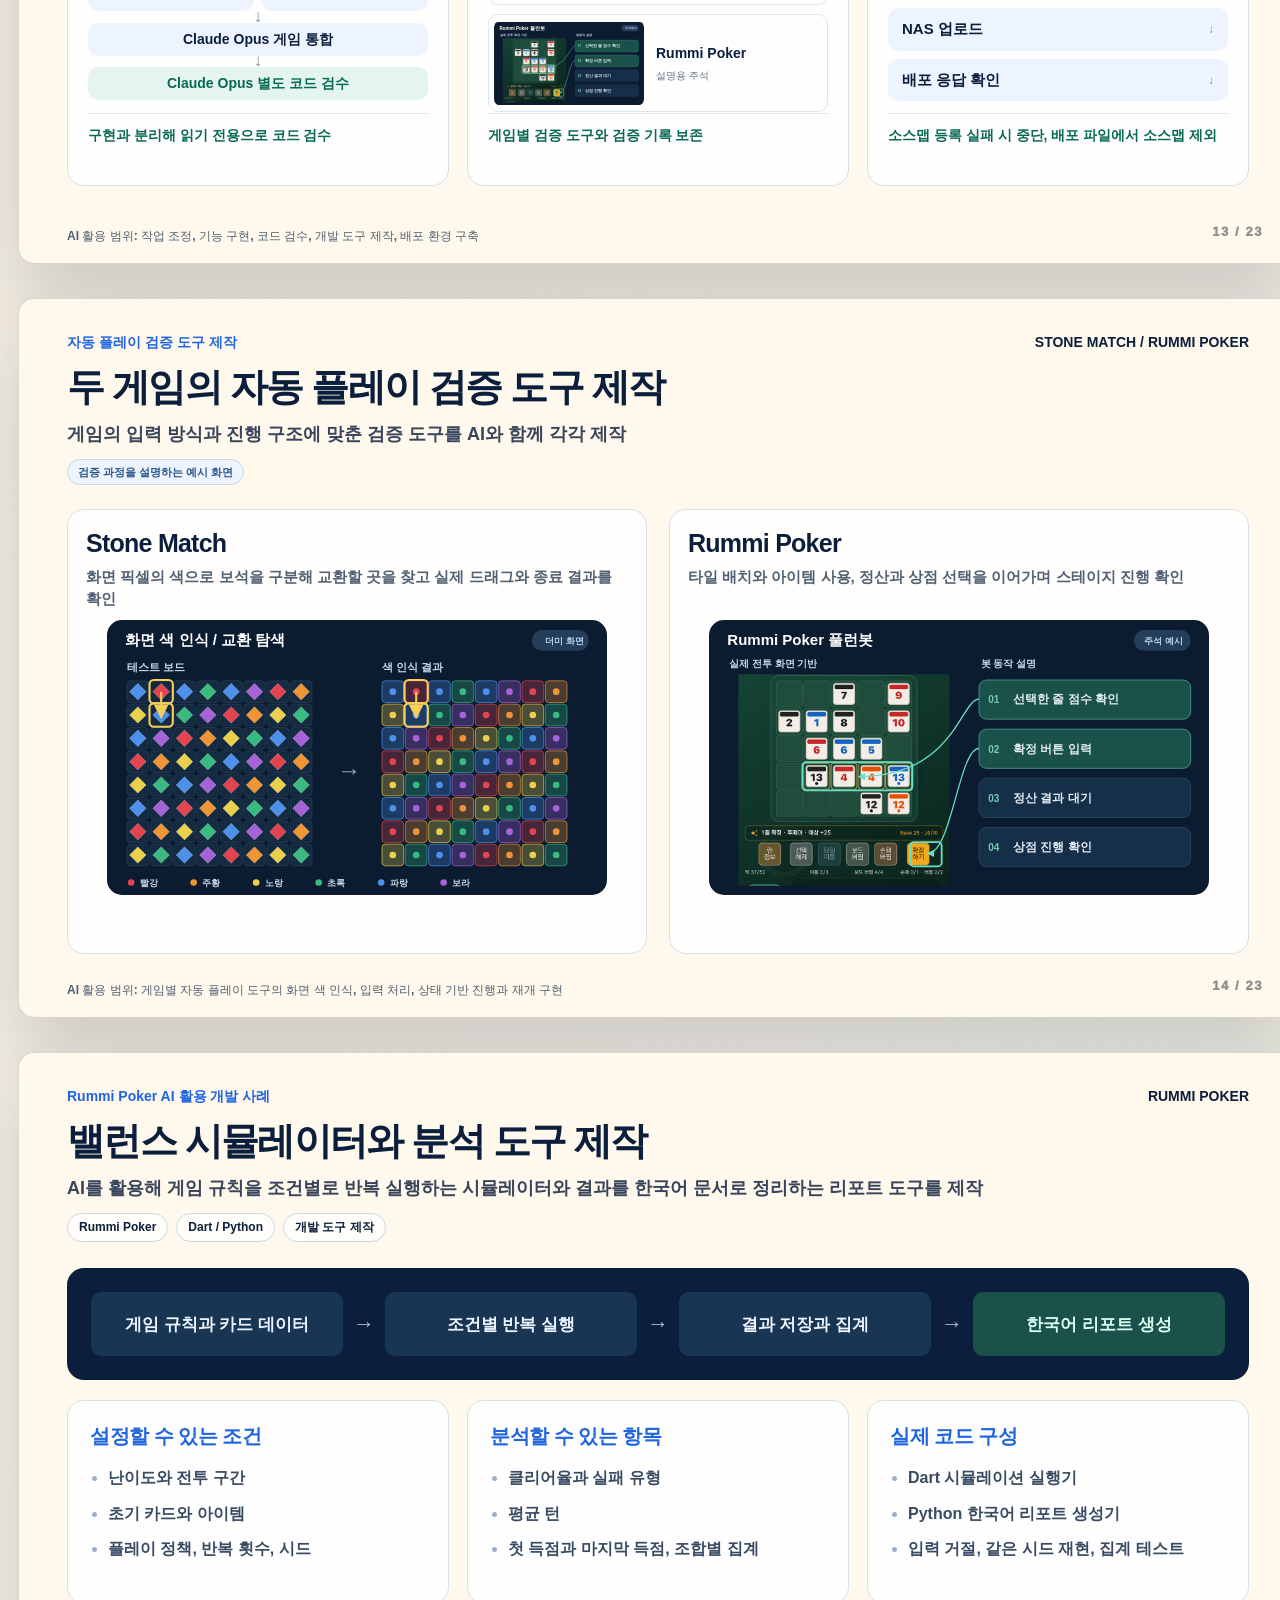
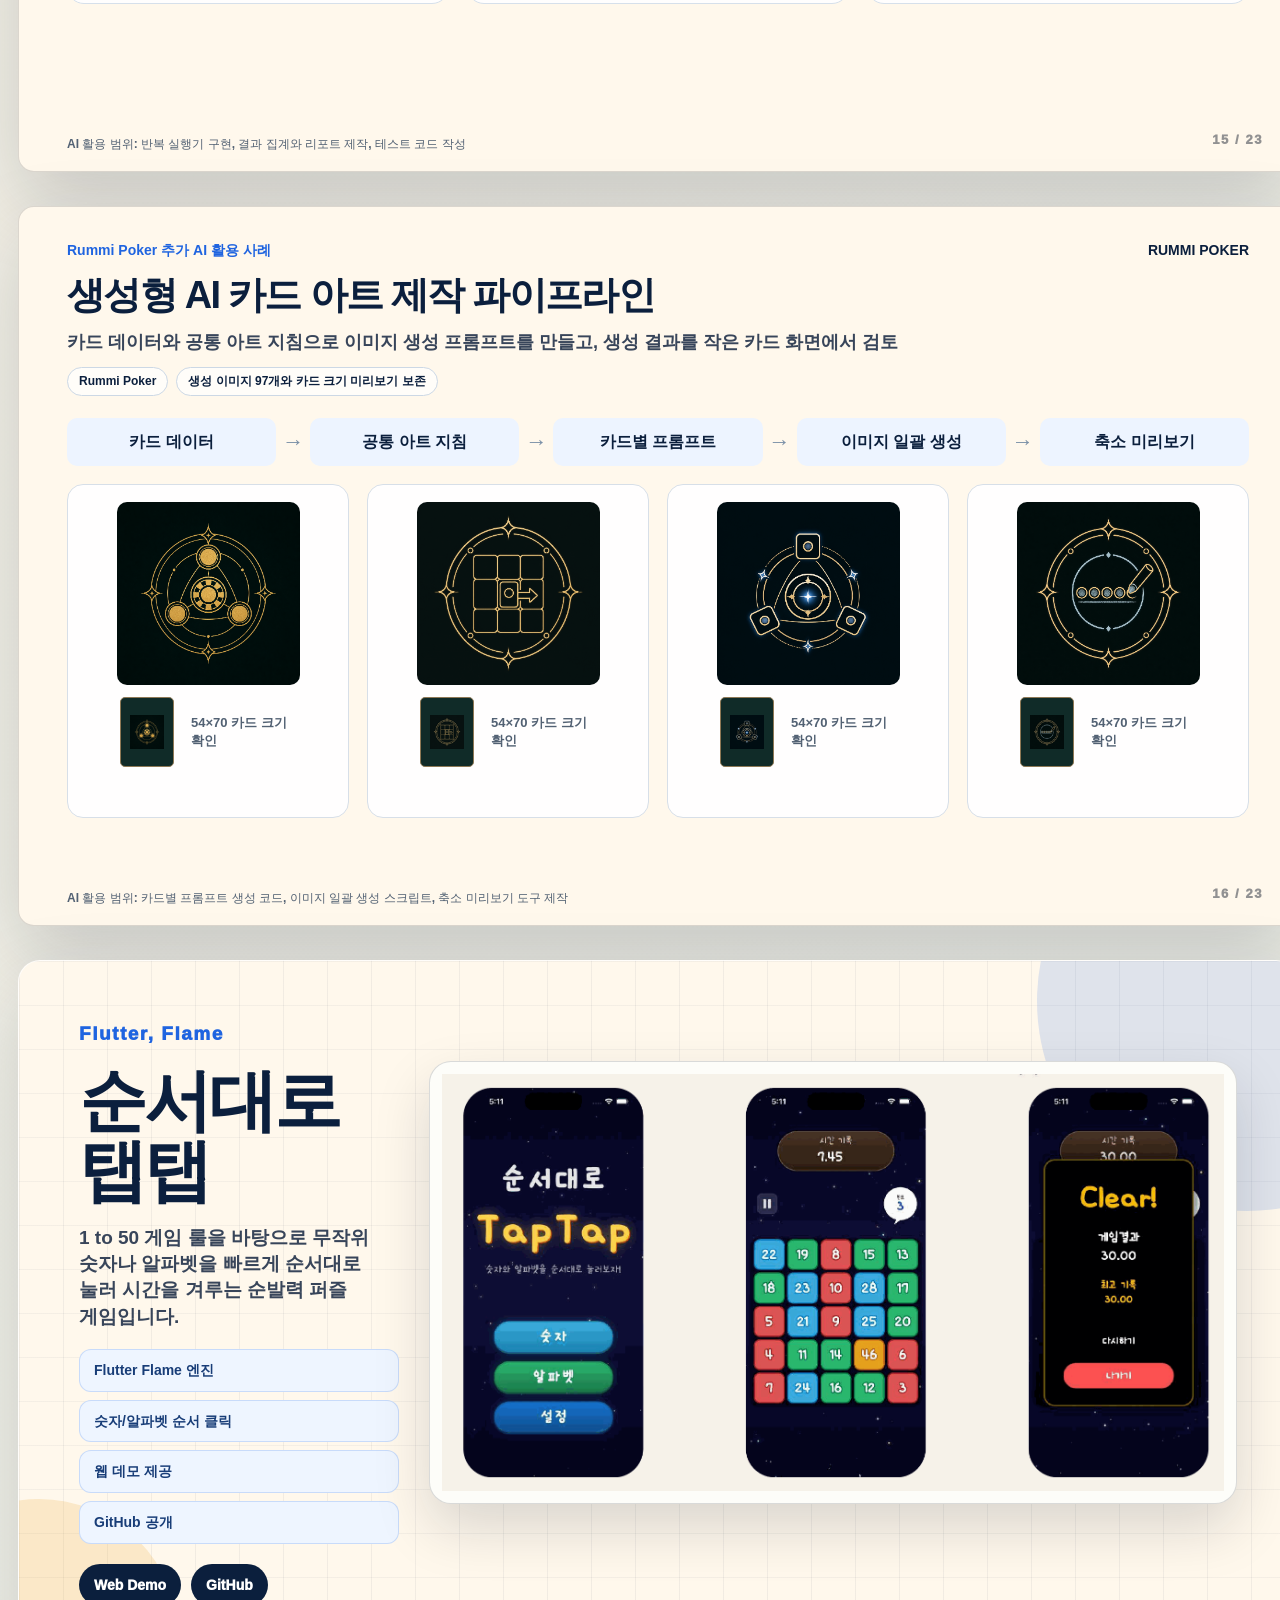
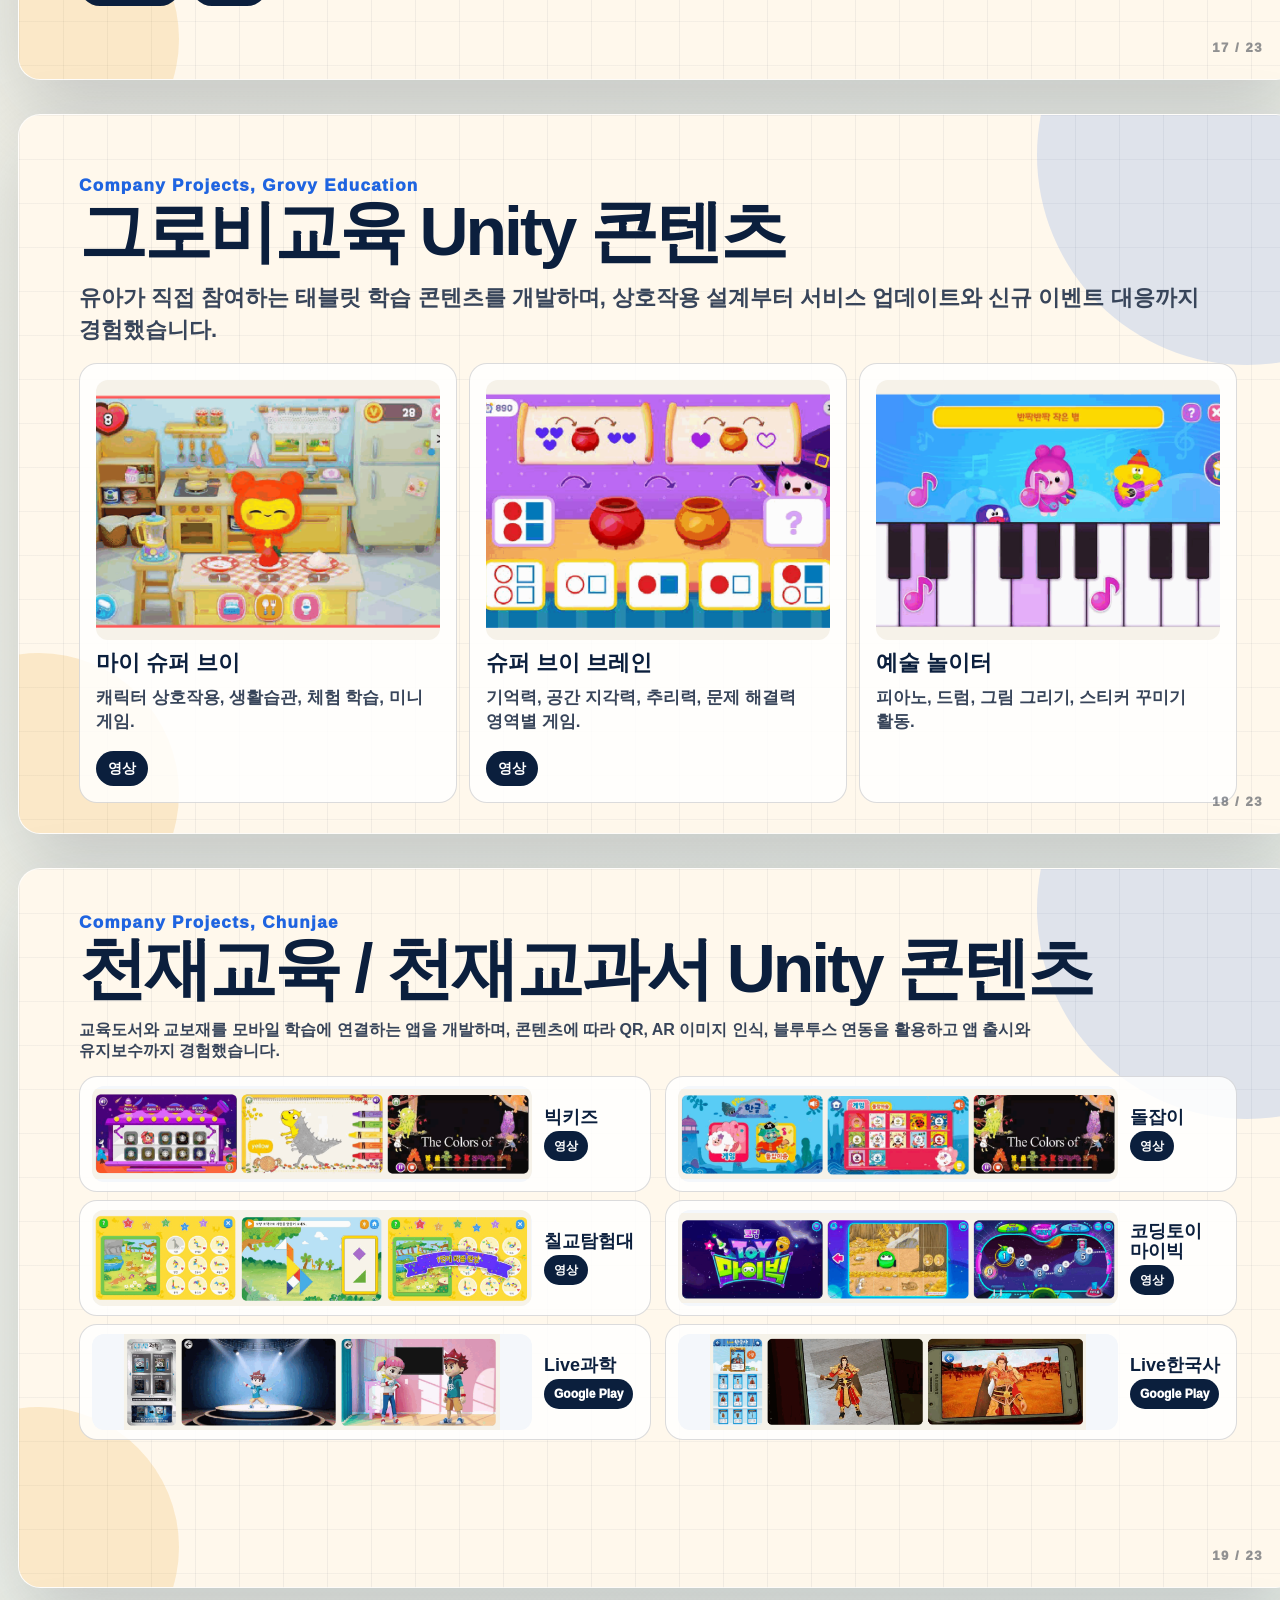
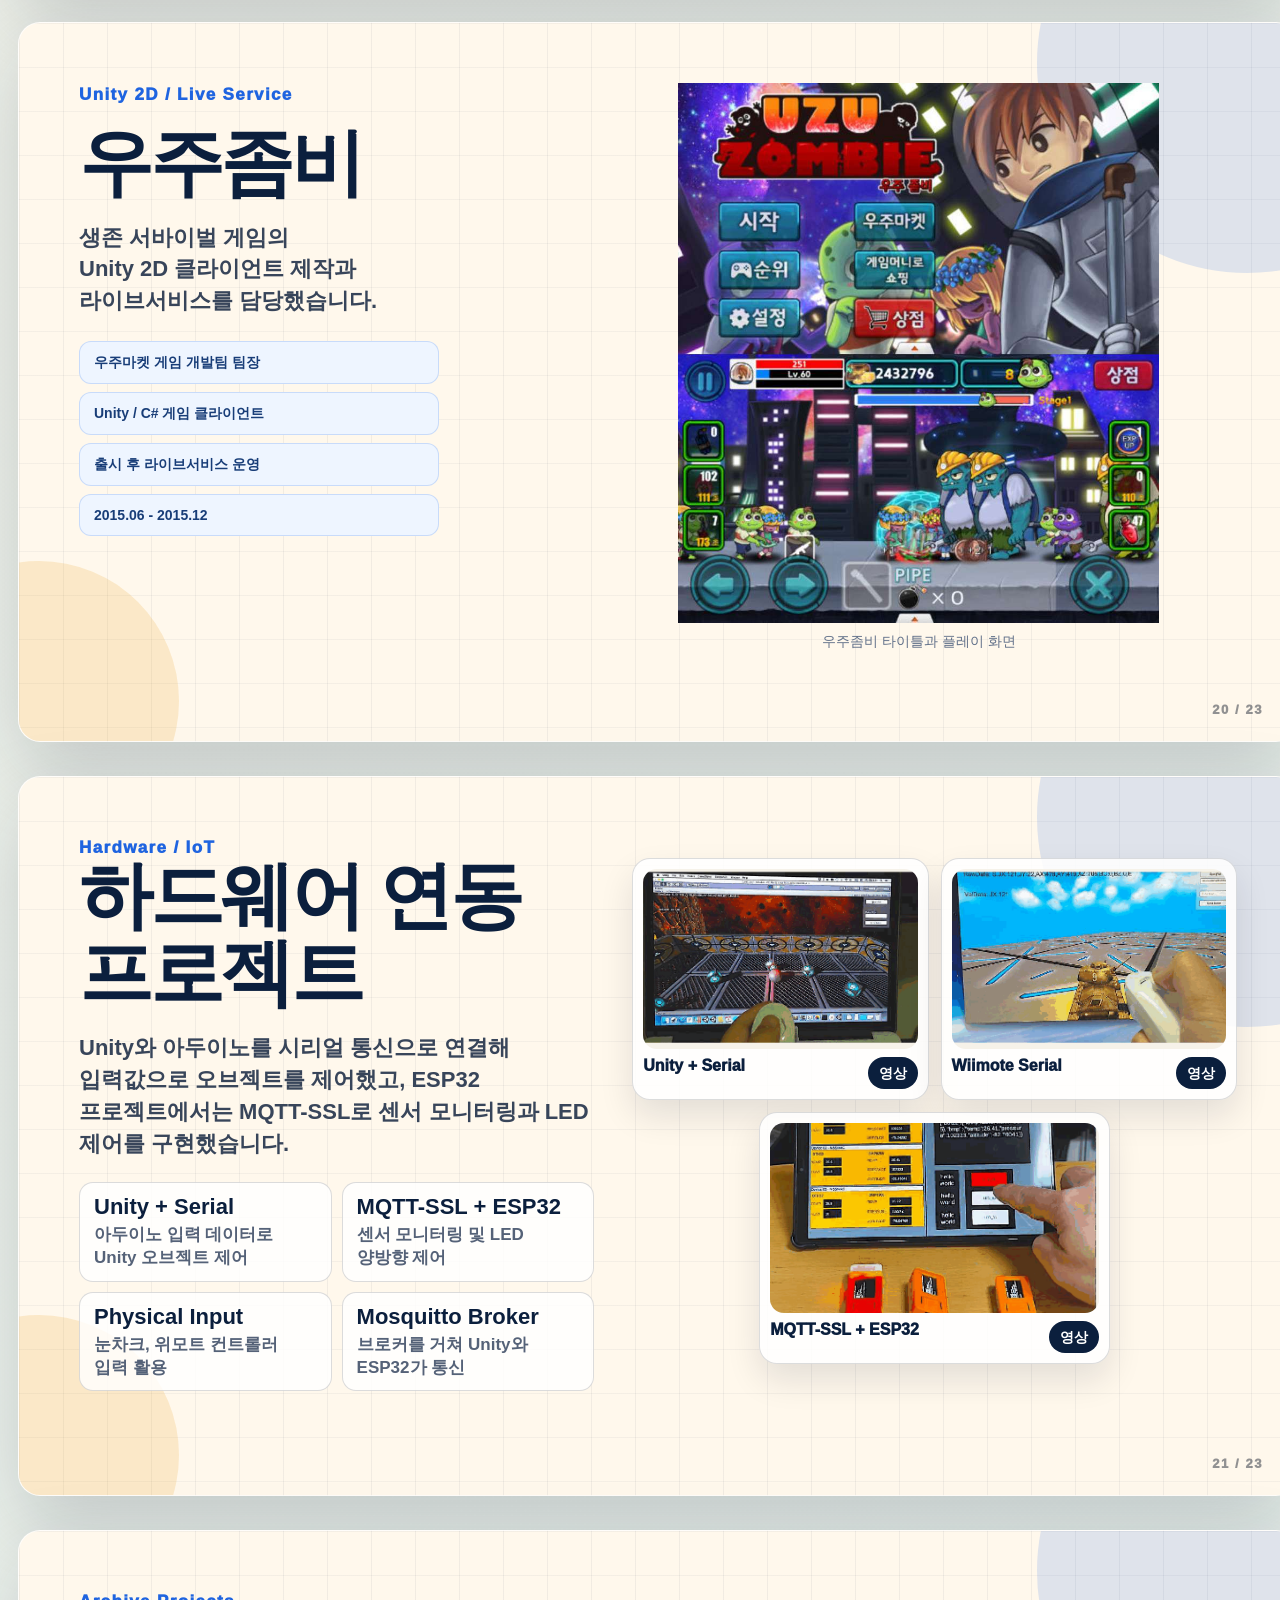
==== commit d061ab3d: "수정: 프론트엔드 슬라이드 기술 카드 줄바꿈 정리" ====
--- a/Front_Portfolio/portfolio-ppt/index.html
+++ b/Front_Portfolio/portfolio-ppt/index.html
@@ -5,7 +5,7 @@
   <meta name="viewport" content="width=device-width, initial-scale=1.0">
   <title>김택권 16:9 포트폴리오 슬라이드</title>
   <meta name="description" content="김택권 개발 포트폴리오 16:9 PPT 스타일 웹페이지">
-  <link rel="stylesheet" href="./portfolio-ppt.css?v=20261115-2">
+  <link rel="stylesheet" href="./portfolio-ppt.css?v=20261115-3">
   <link rel="stylesheet" href="./assets/ai-workflow/ai-workflow.css?v=20261104-2">
 </head>
 <body>
@@ -75,7 +75,7 @@
         <article><h3>State / Pattern</h3><p>Riverpod, Provider, MVVM, 앱 구조 설계</p></article>
         <article><h3>Database</h3><p>SQL, MySQL, SQLite, Hive,<br>Supabase(PostgreSQL)</p></article>
         <article><h3>Language</h3><p>Dart, JavaScript, C#, Python, Lua, Swift</p></article>
-        <article><h3>Ops / Team</h3><p>GA4, Sentry, <span class="keep-phrase">Cloudflare Pages</span><br>Git, Slack, 개발 프로세스 구축</p></article>
+        <article><h3>Team / Ops</h3><p>Git, Slack, 개발 프로세스 구축</p><p>GA4, Sentry, <span class="keep-phrase">Cloudflare Pages</span></p></article>
       </div>
       <div class="slide-no">03 / 23</div>
     </section>
--- a/Front_Portfolio/portfolio-ppt/portfolio-ppt.css
+++ b/Front_Portfolio/portfolio-ppt/portfolio-ppt.css
@@ -167,6 +167,8 @@
 .stack-grid article { min-height: 170px; padding: 22px; border: 1px solid var(--line); border-radius: 18px; background: rgba(255,255,255,0.82); }
 .stack-grid img { width: 100%; height: 42px; margin-bottom: 18px; object-fit: contain; object-position: left center; }
 .stack-grid p { margin-bottom: 0; font-size: 17px; }
+.stack-grid p + p { margin-top: 6px; }
+.keep-phrase { white-space: nowrap; }
 .mini-icons { display: flex; gap: 10px; margin-bottom: 18px; }
 .mini-icons img { width: 44px; height: 44px; margin: 0; object-position: center; }
 
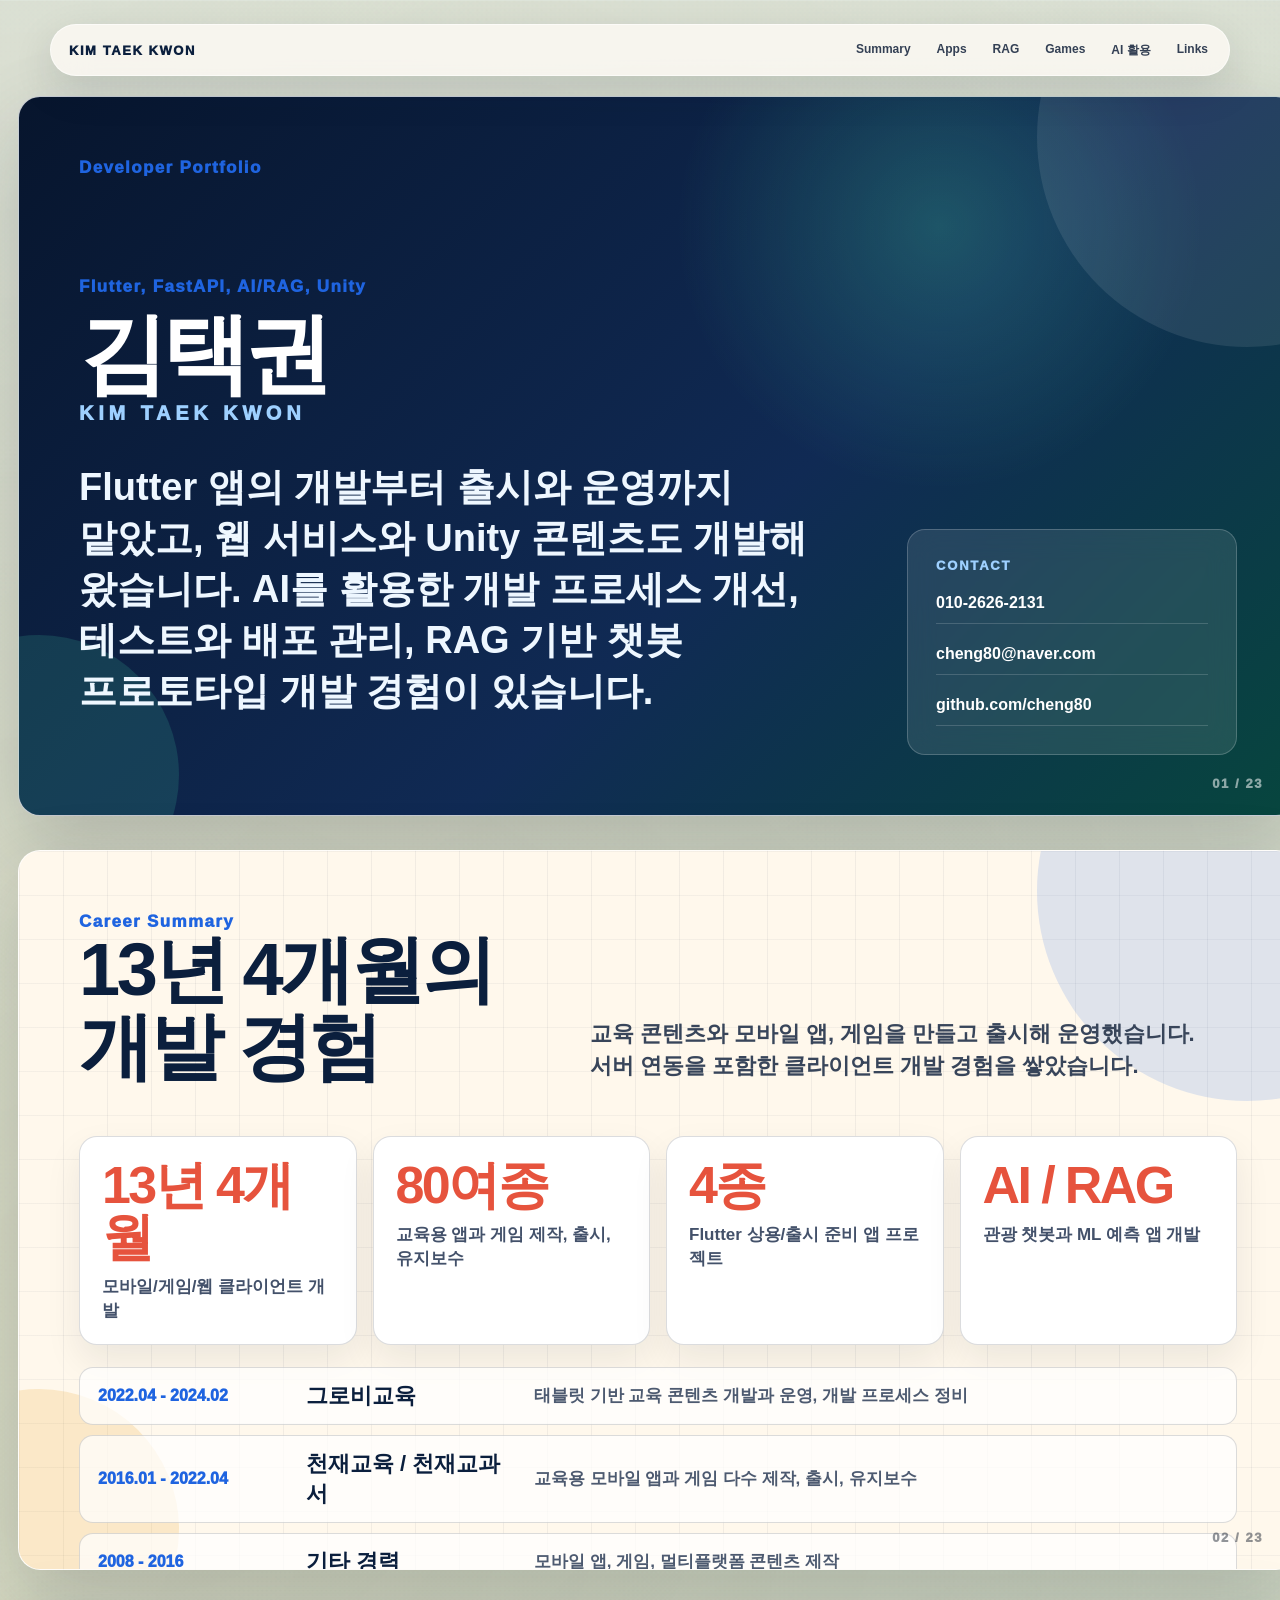
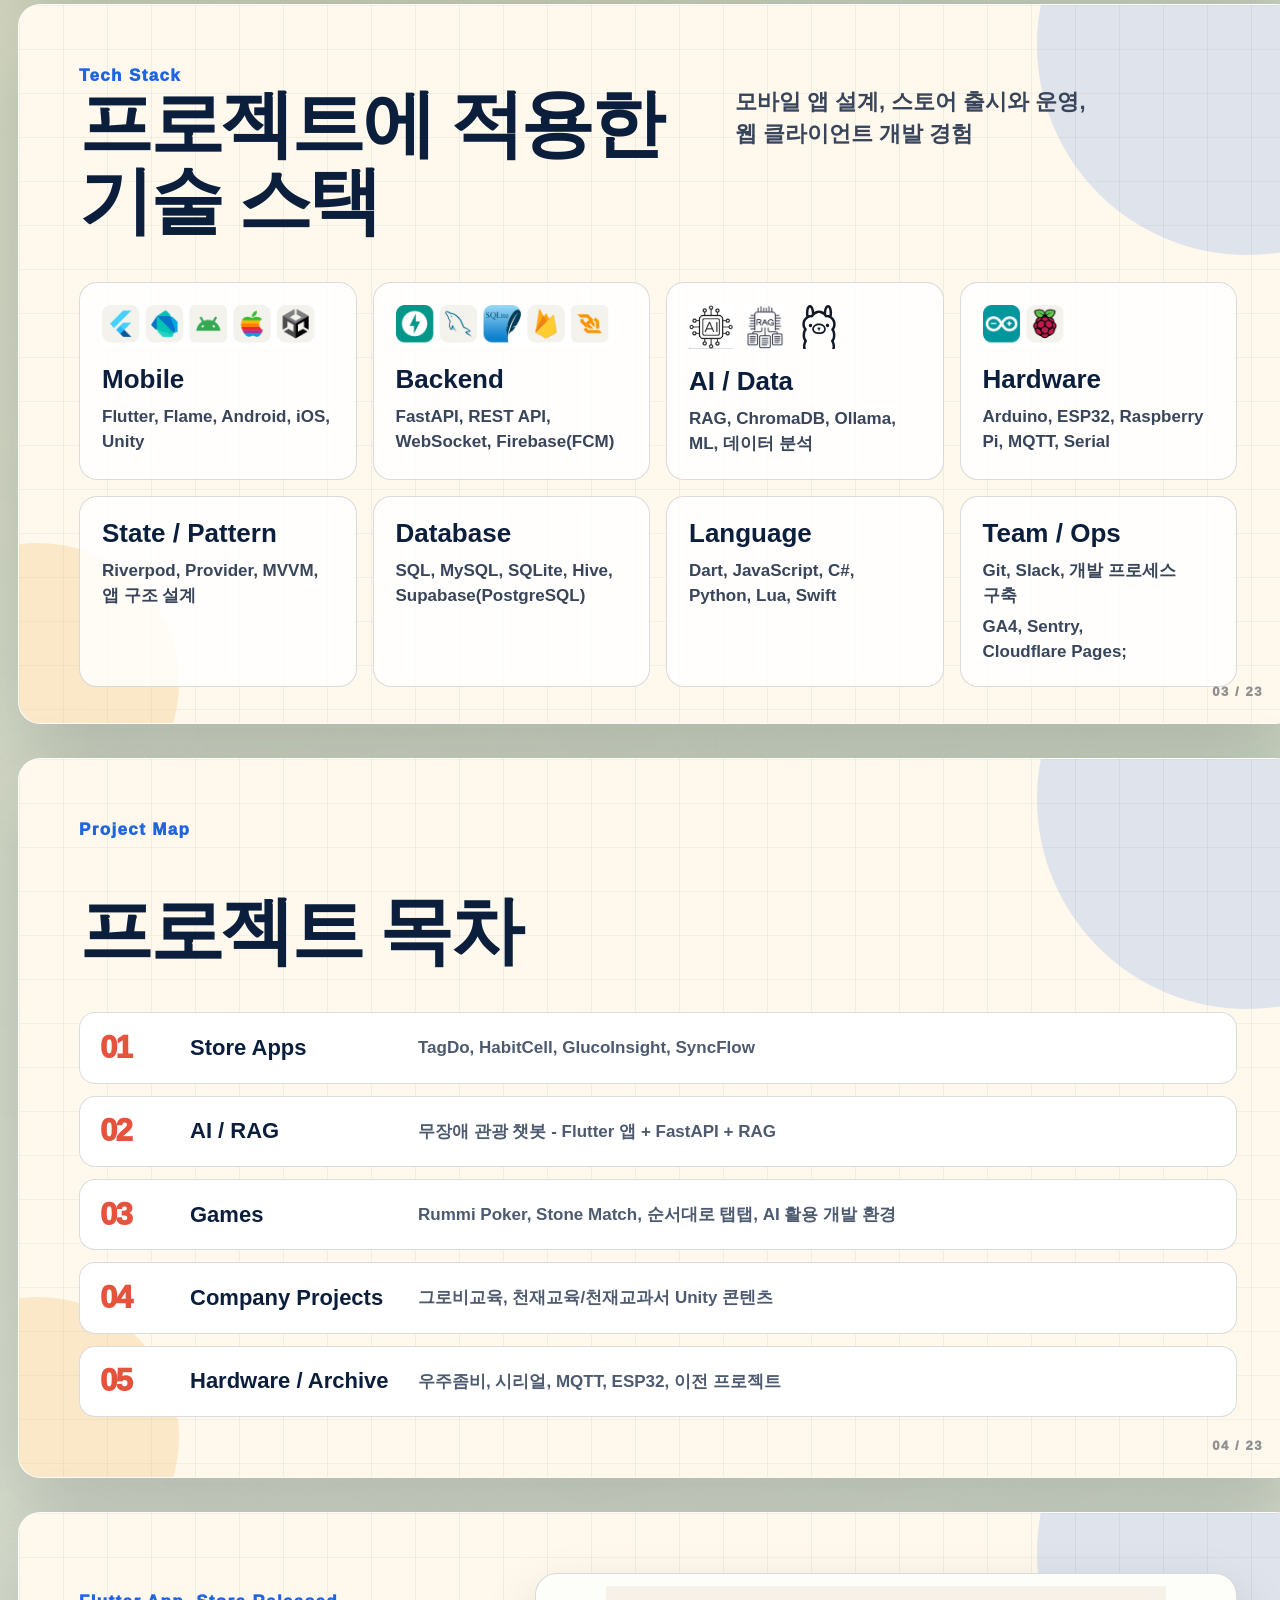
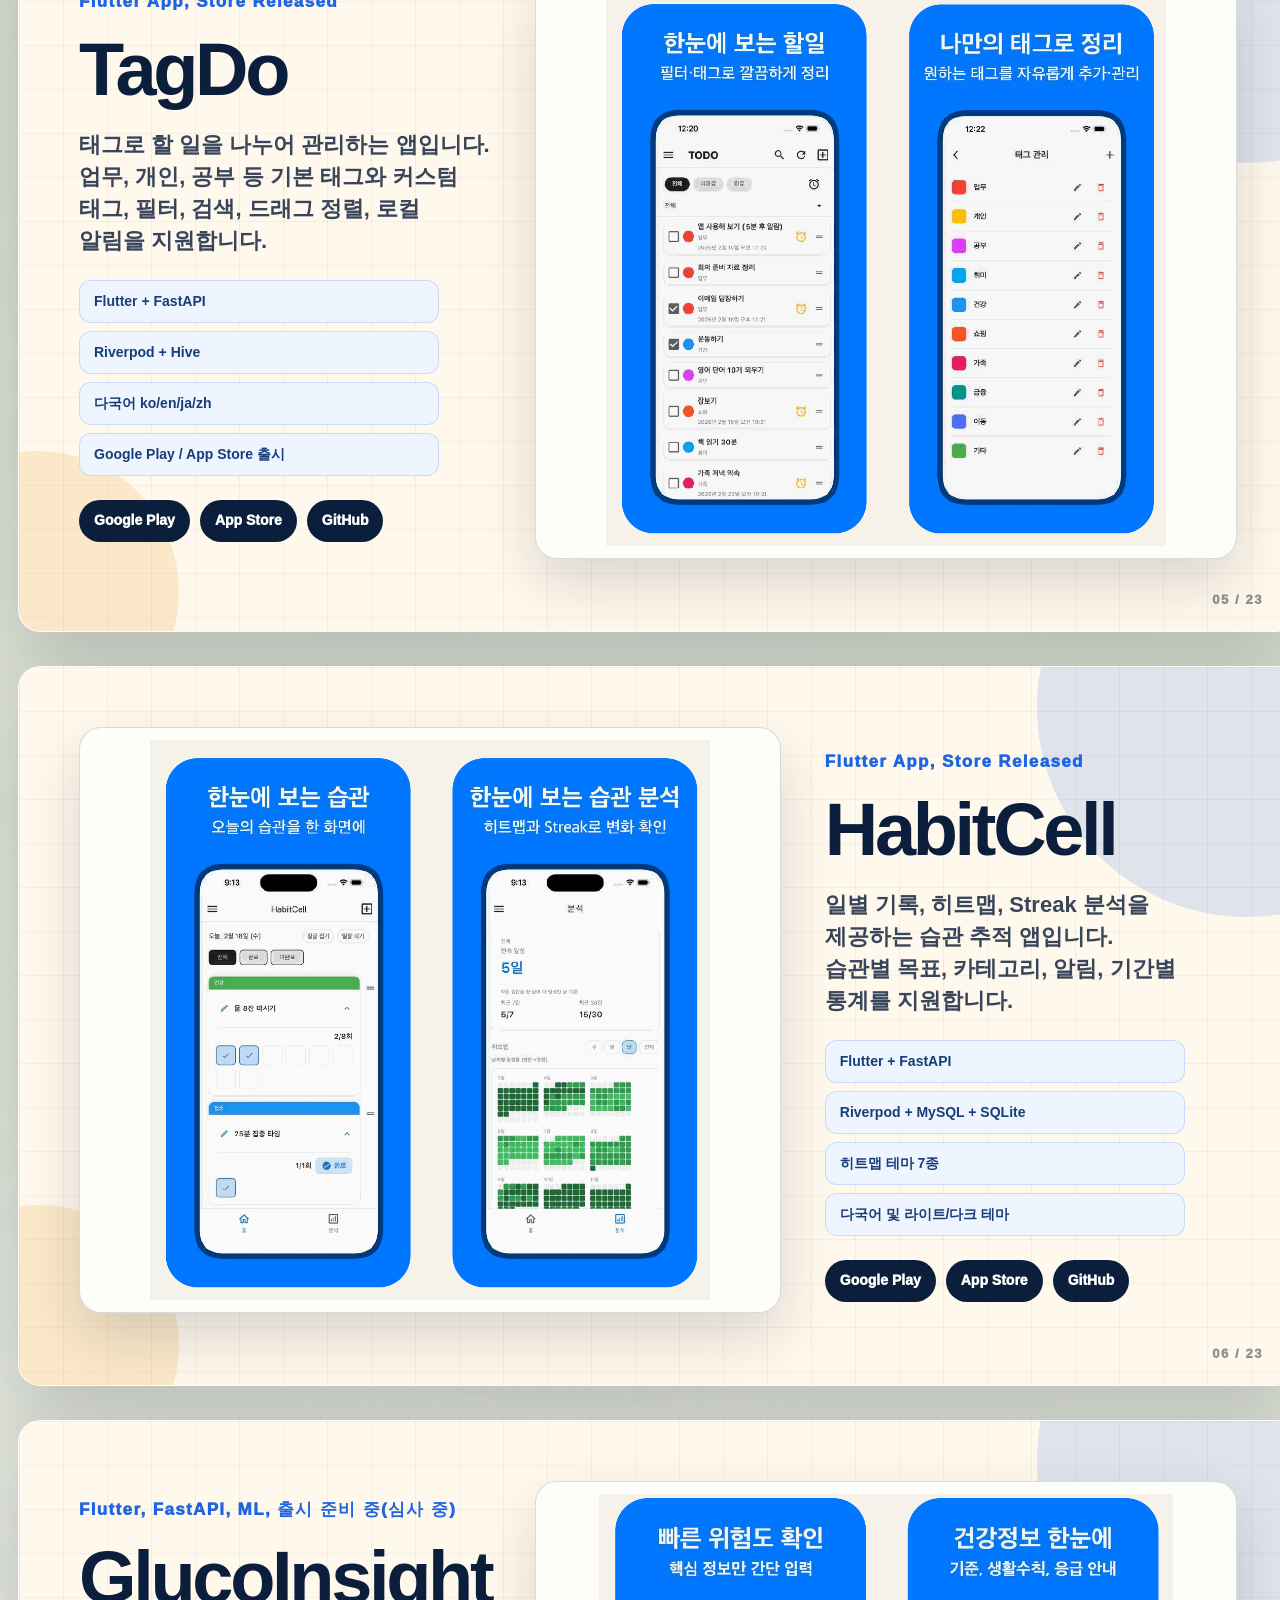
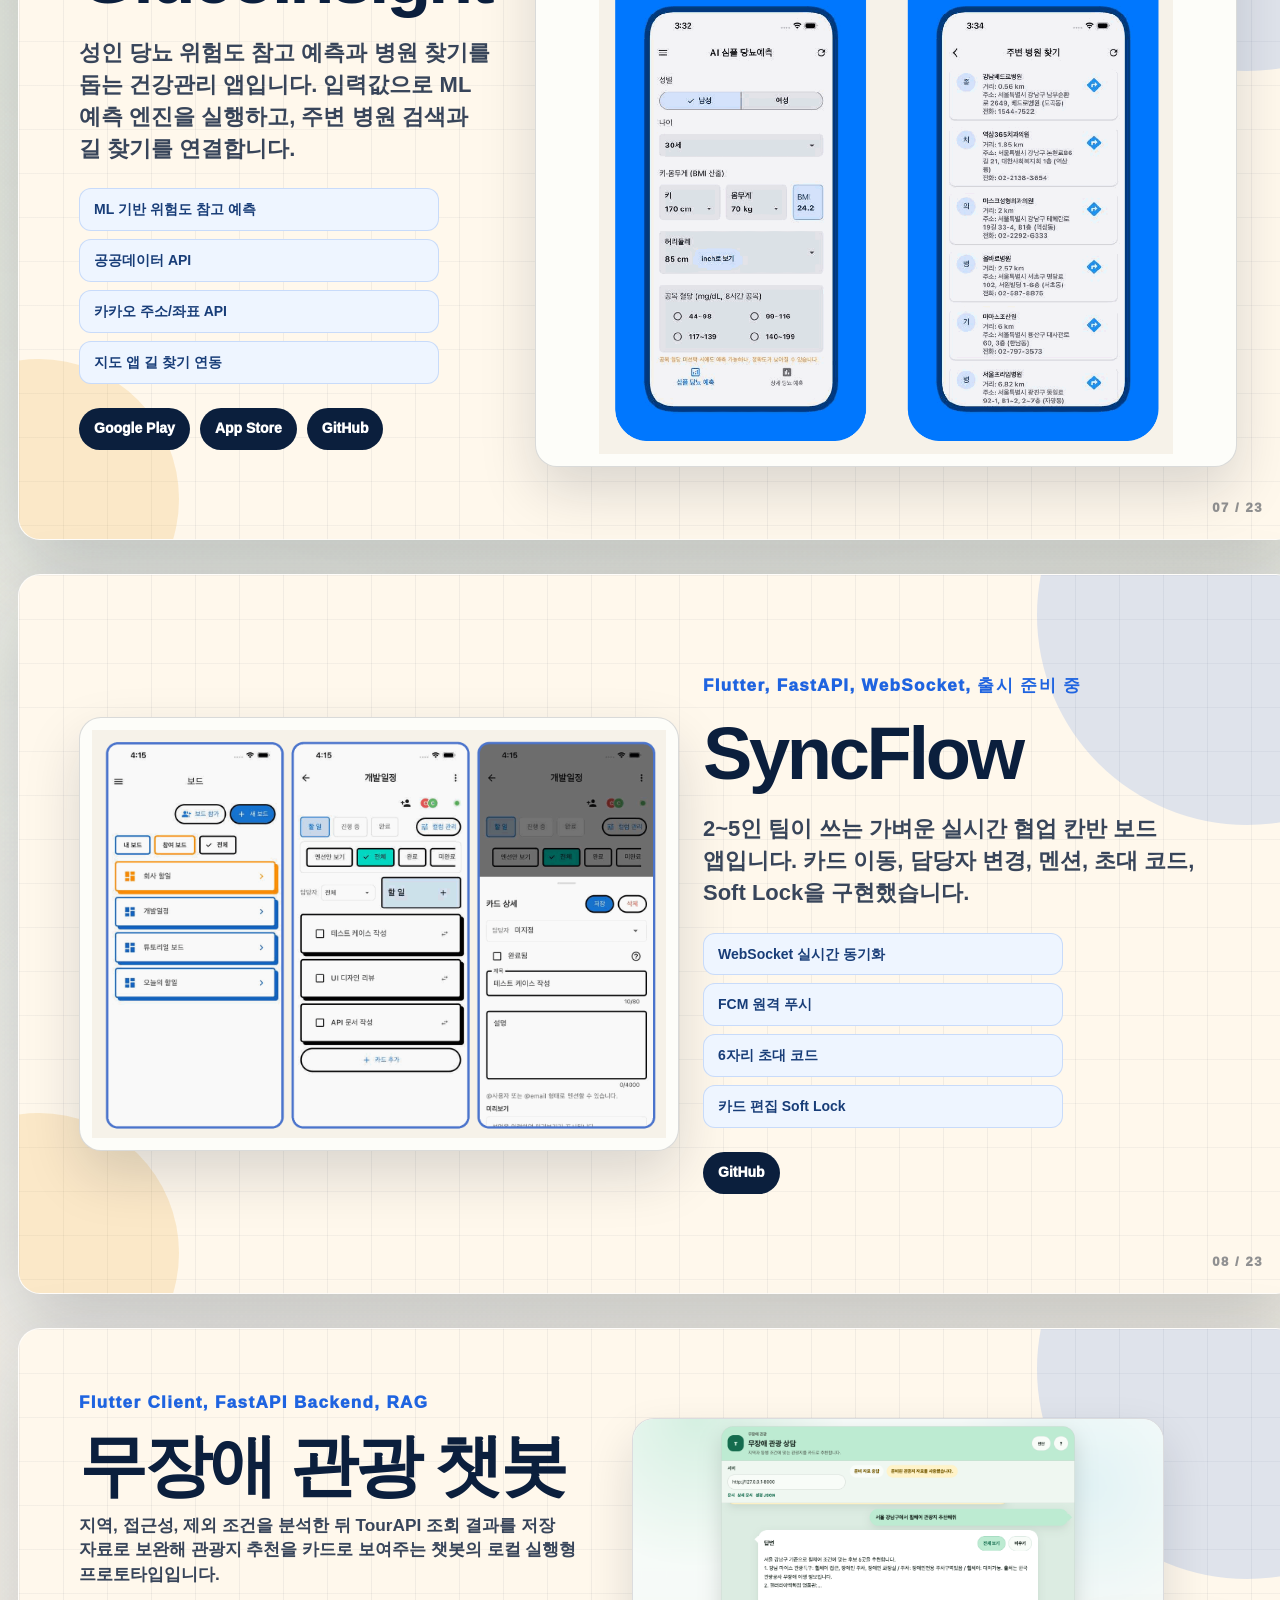
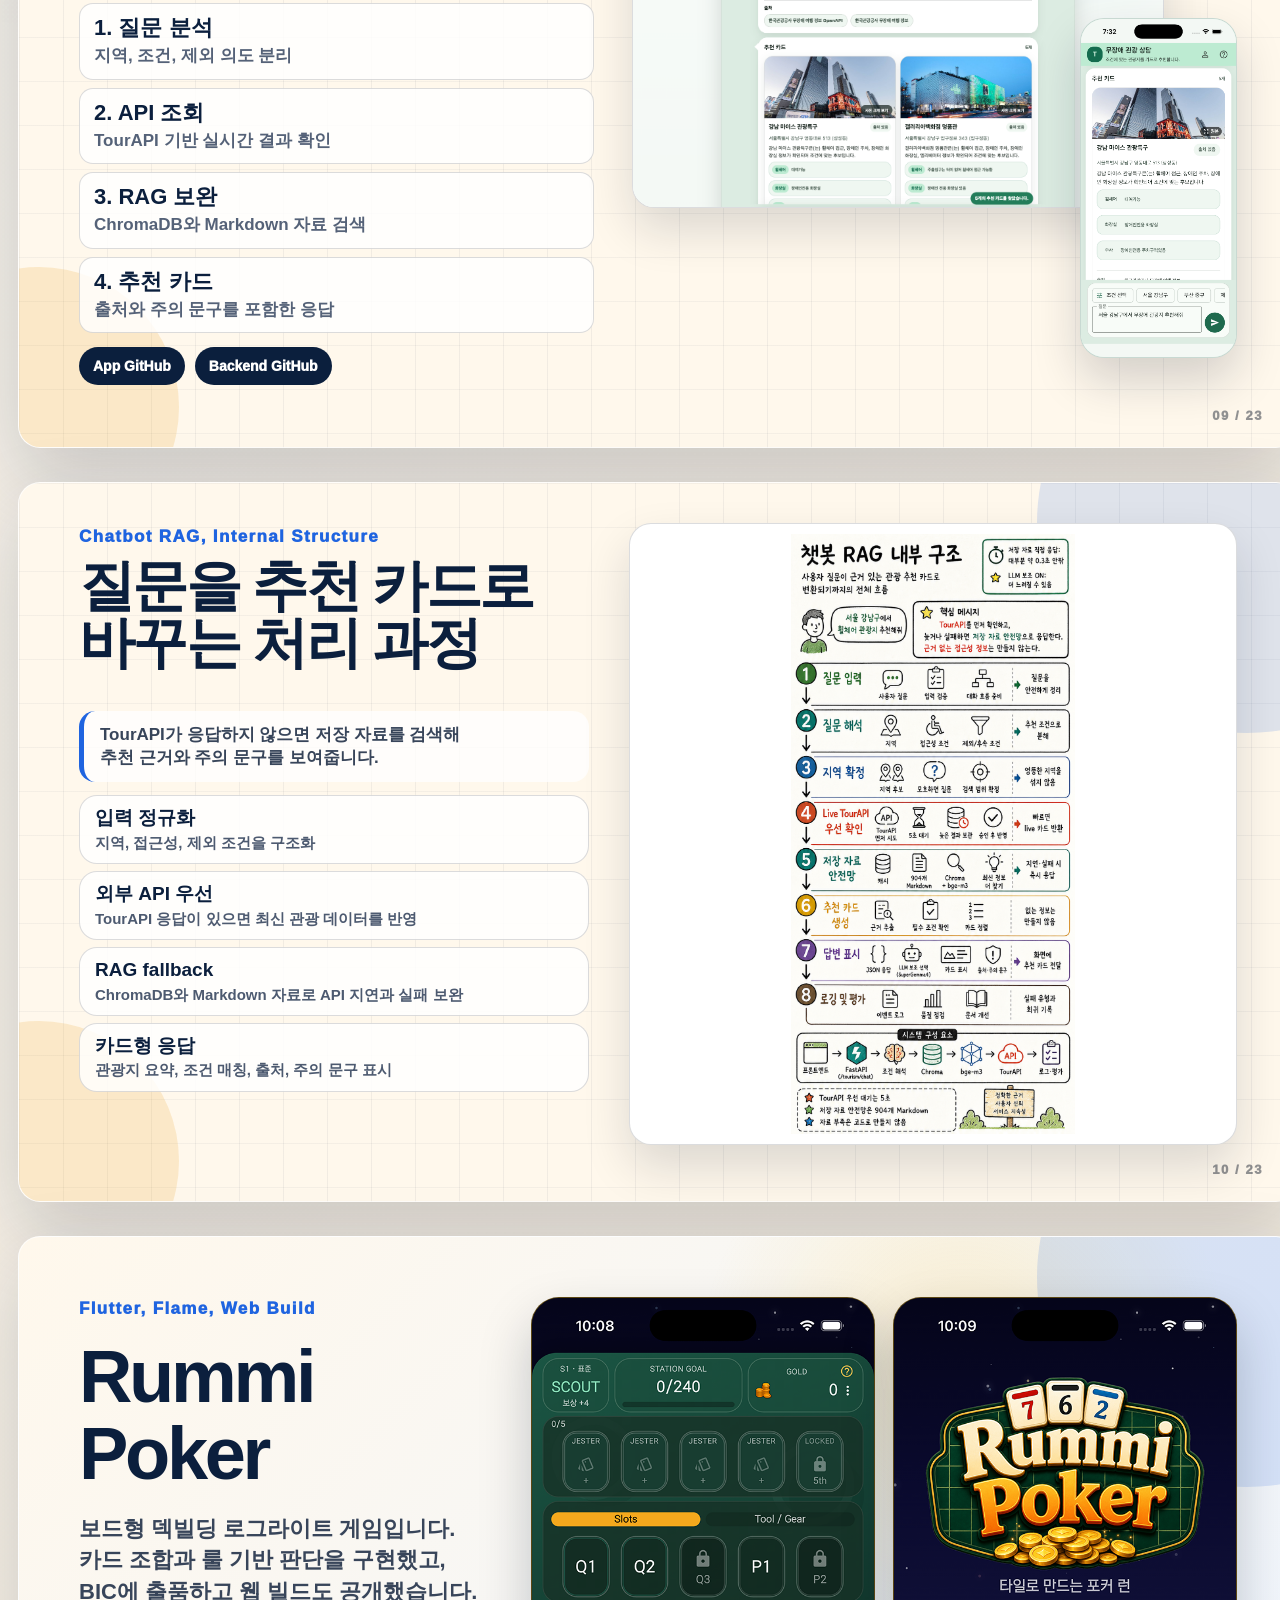
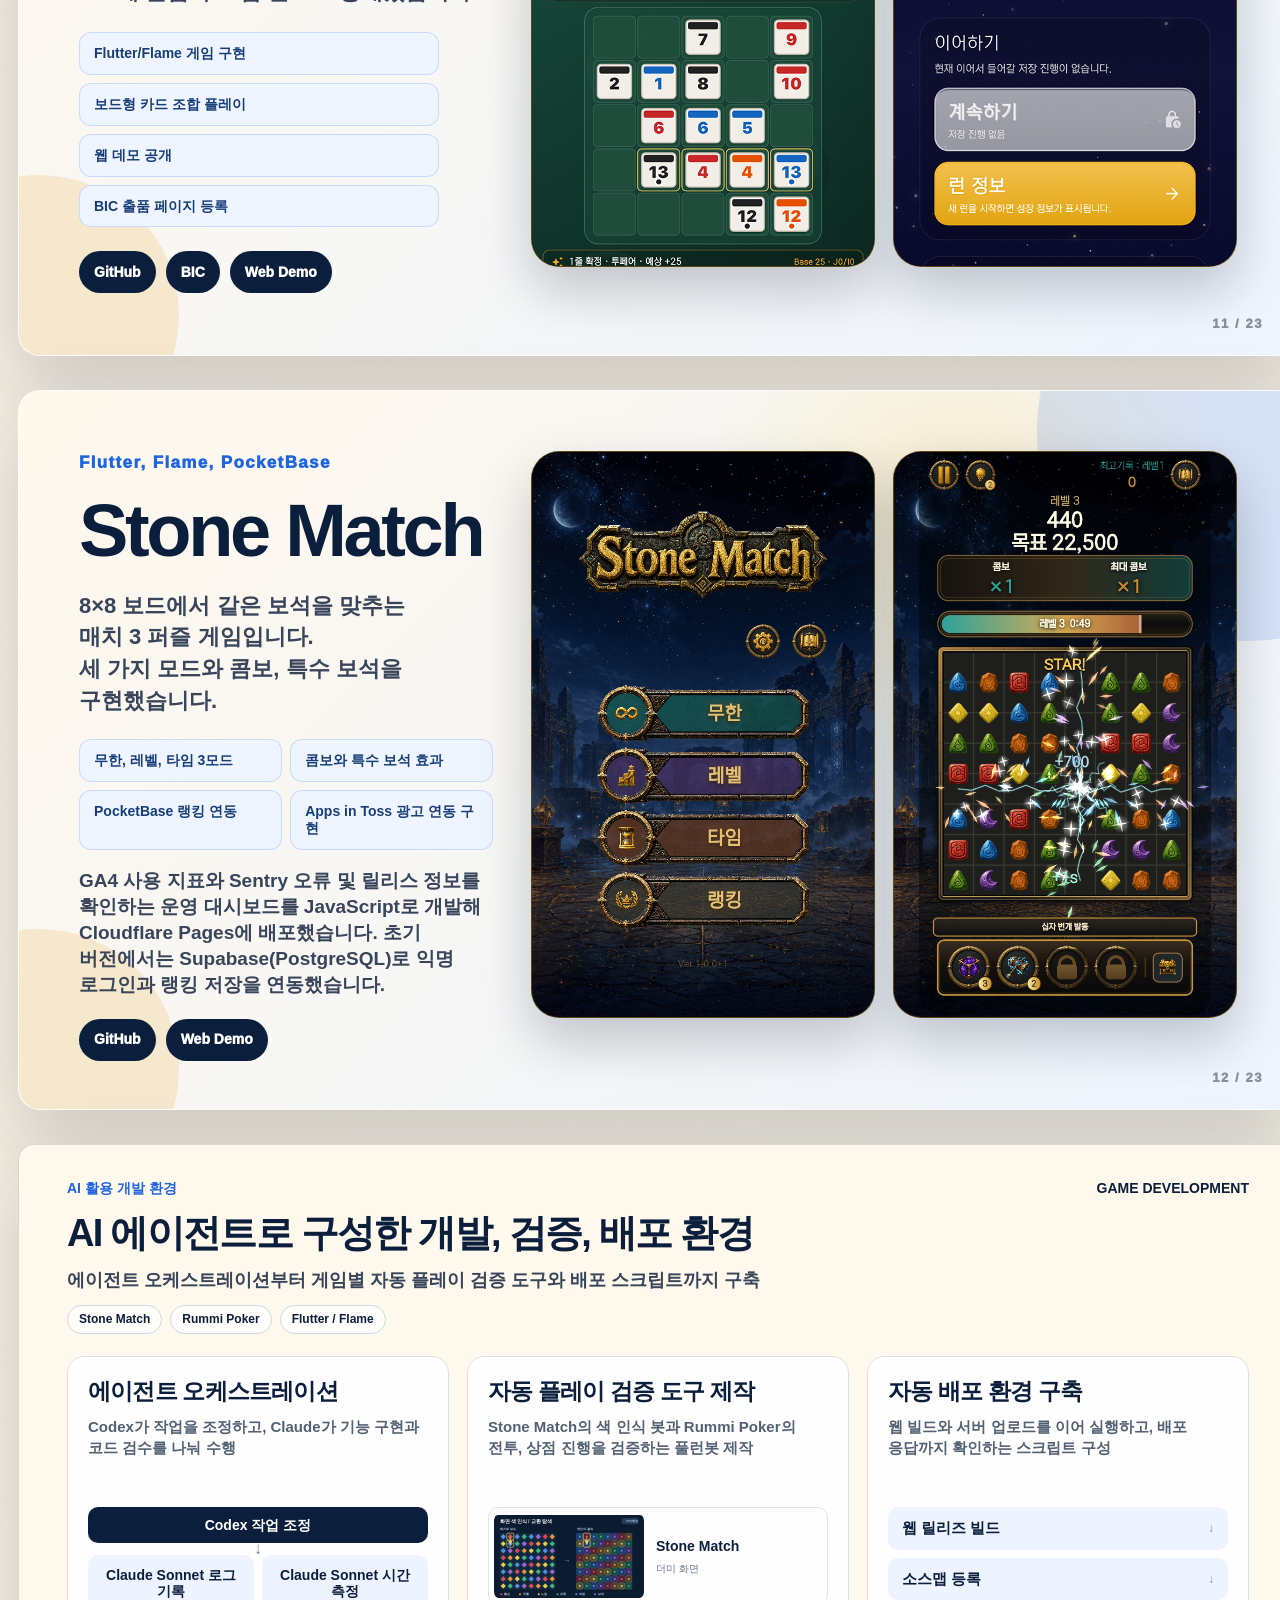
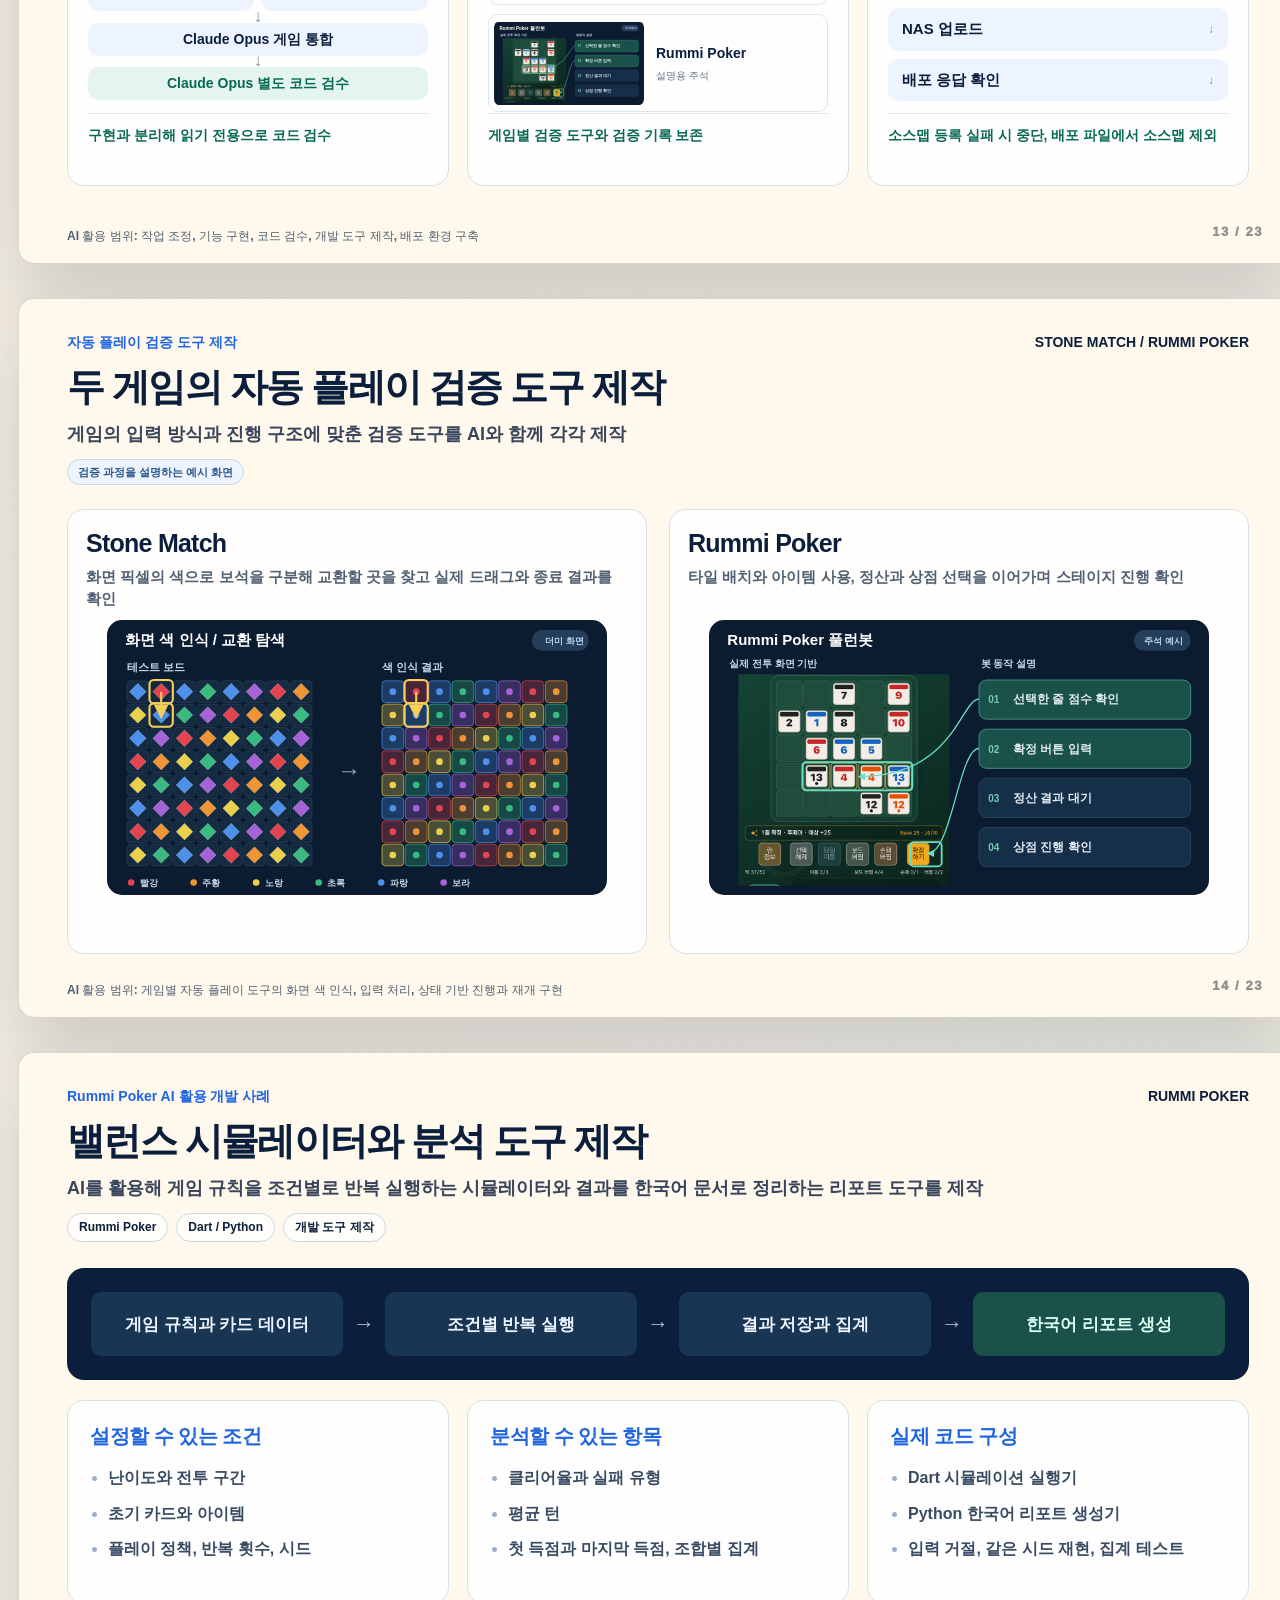
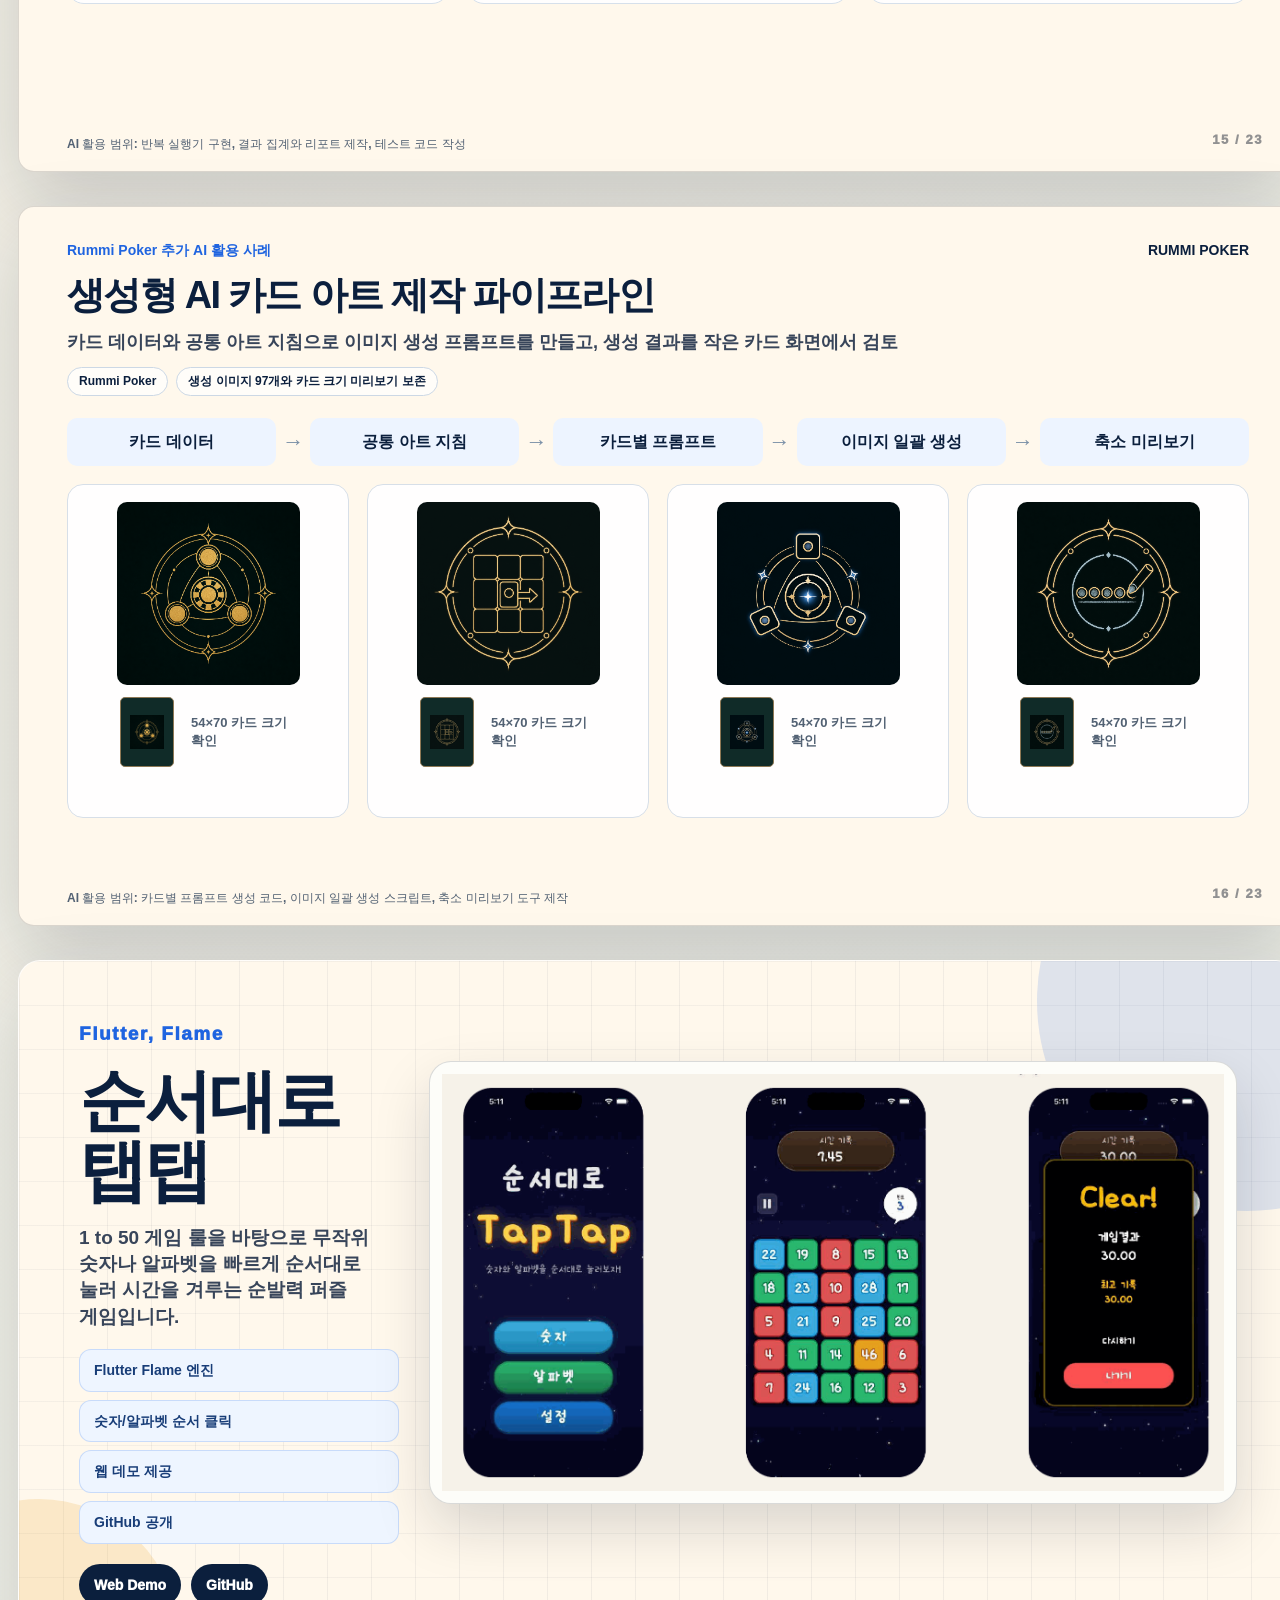
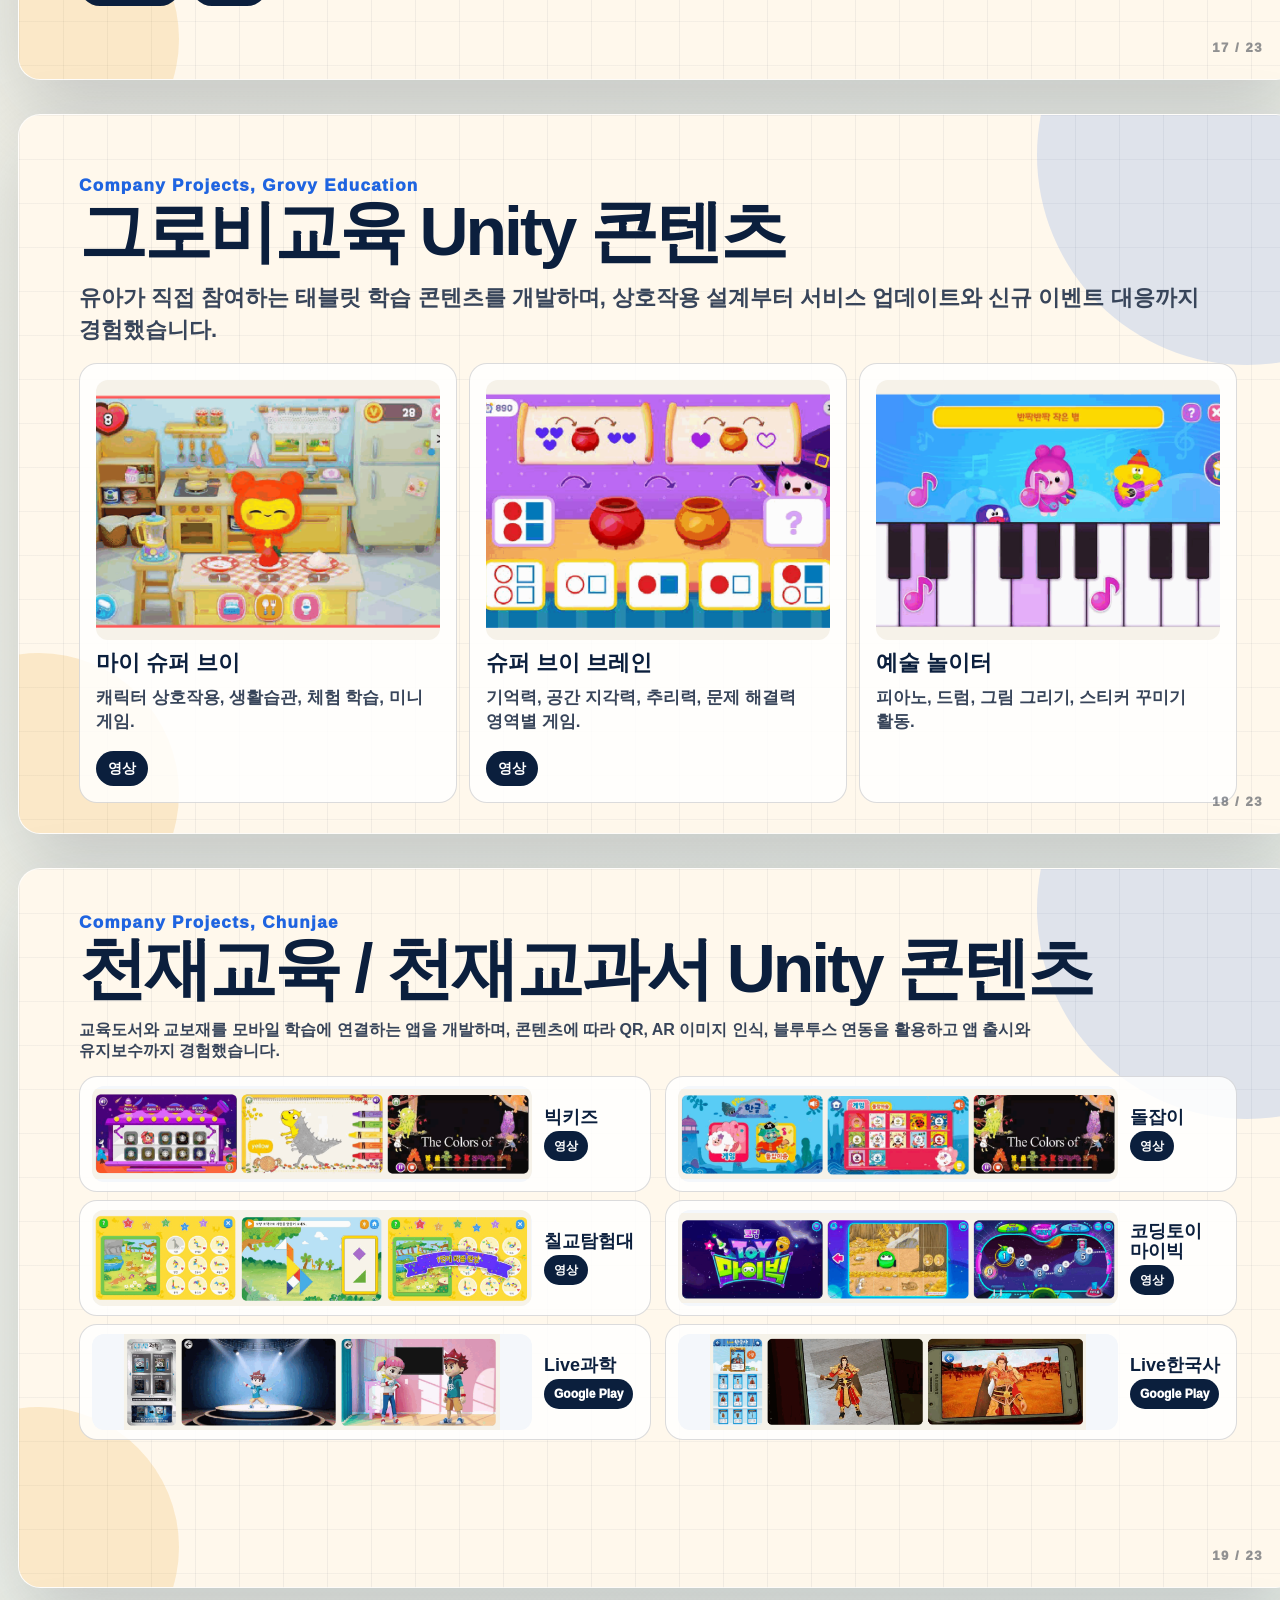
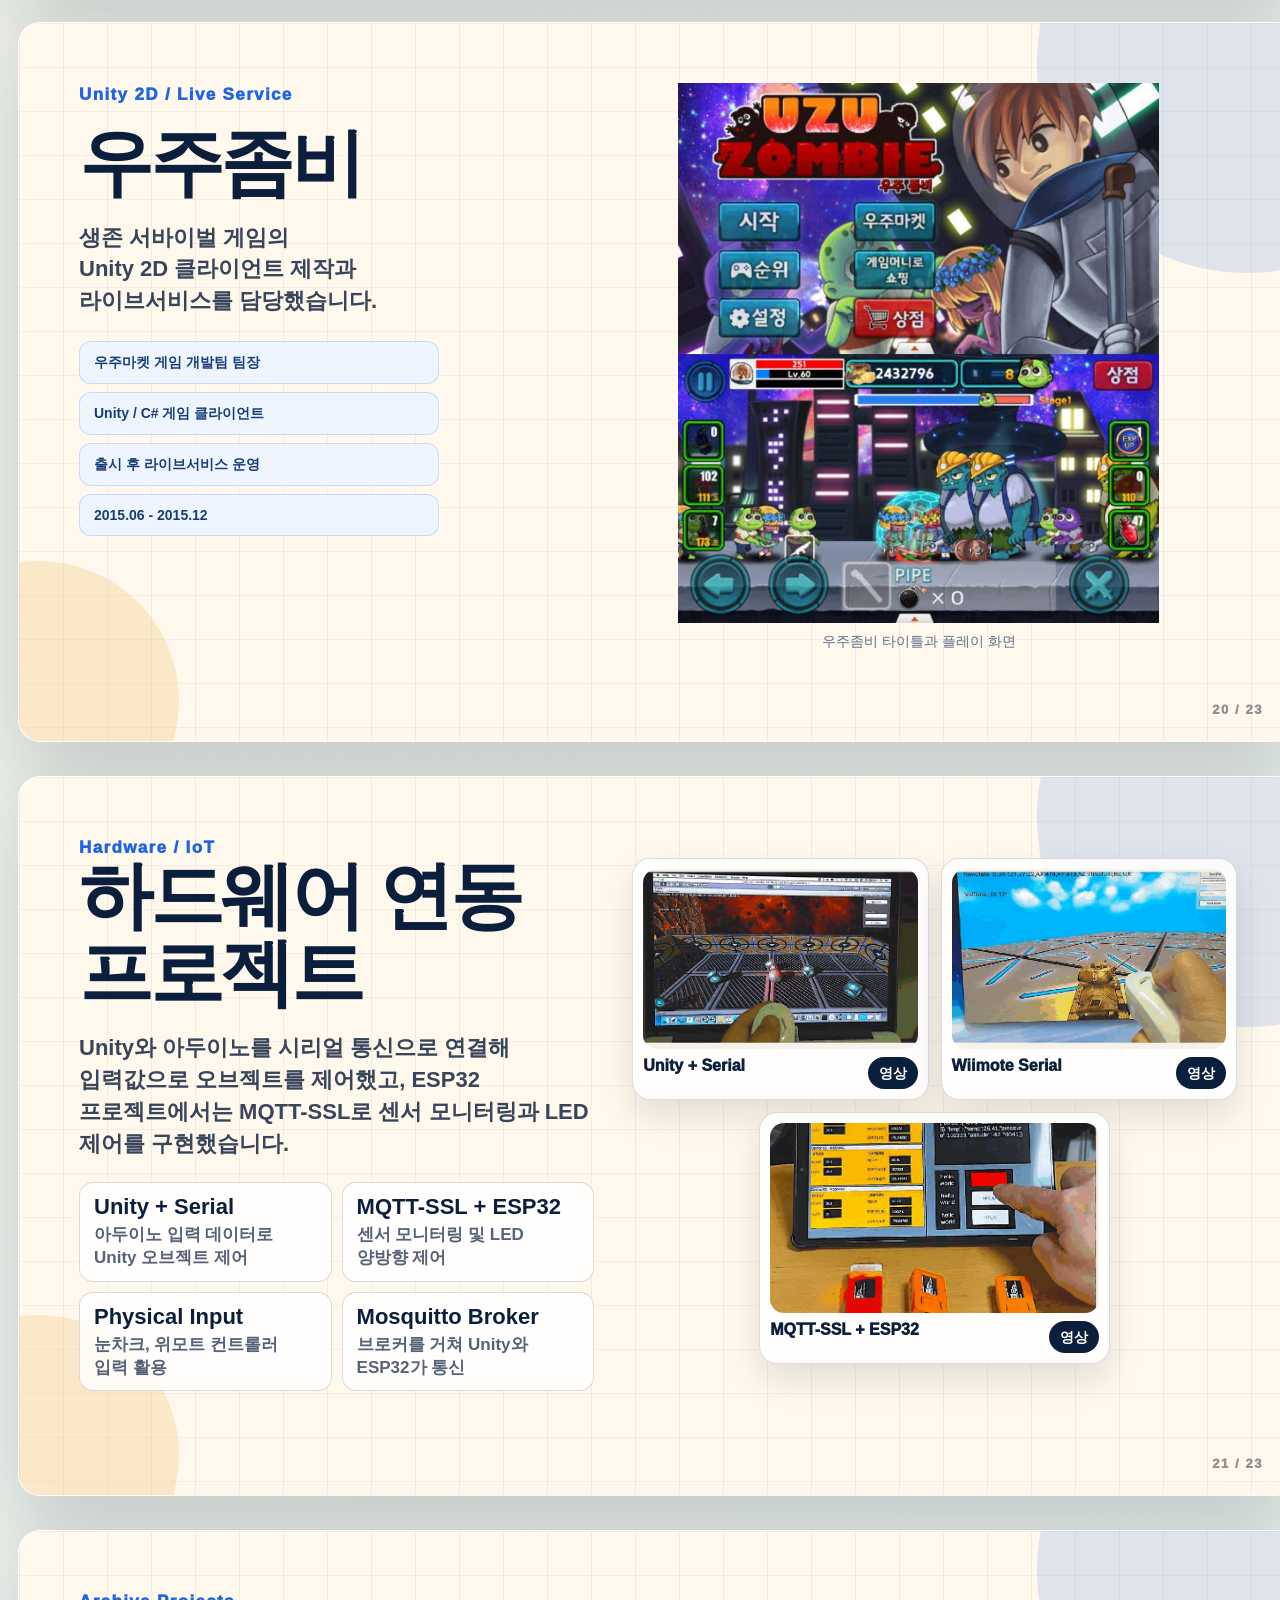
==== commit 408ab700: "수정: 프론트엔드 슬라이드에 누락된 세미콜론 추가" ====
--- a/Front_Portfolio/portfolio-ppt/index.html
+++ b/Front_Portfolio/portfolio-ppt/index.html
@@ -75,7 +75,7 @@
         <article><h3>State / Pattern</h3><p>Riverpod, Provider, MVVM, 앱 구조 설계</p></article>
         <article><h3>Database</h3><p>SQL, MySQL, SQLite, Hive,<br>Supabase(PostgreSQL)</p></article>
         <article><h3>Language</h3><p>Dart, JavaScript, C#, Python, Lua, Swift</p></article>
-        <article><h3>Team / Ops</h3><p>Git, Slack, 개발 프로세스 구축</p><p>GA4, Sentry, <span class="keep-phrase">Cloudflare Pages</span></p></article>
+        <article><h3>Team / Ops</h3><p>Git, Slack, 개발 프로세스 구축</p><p>GA4, Sentry, <span class="keep-phrase">Cloudflare Pages;</span></p></article>
       </div>
       <div class="slide-no">03 / 23</div>
     </section>
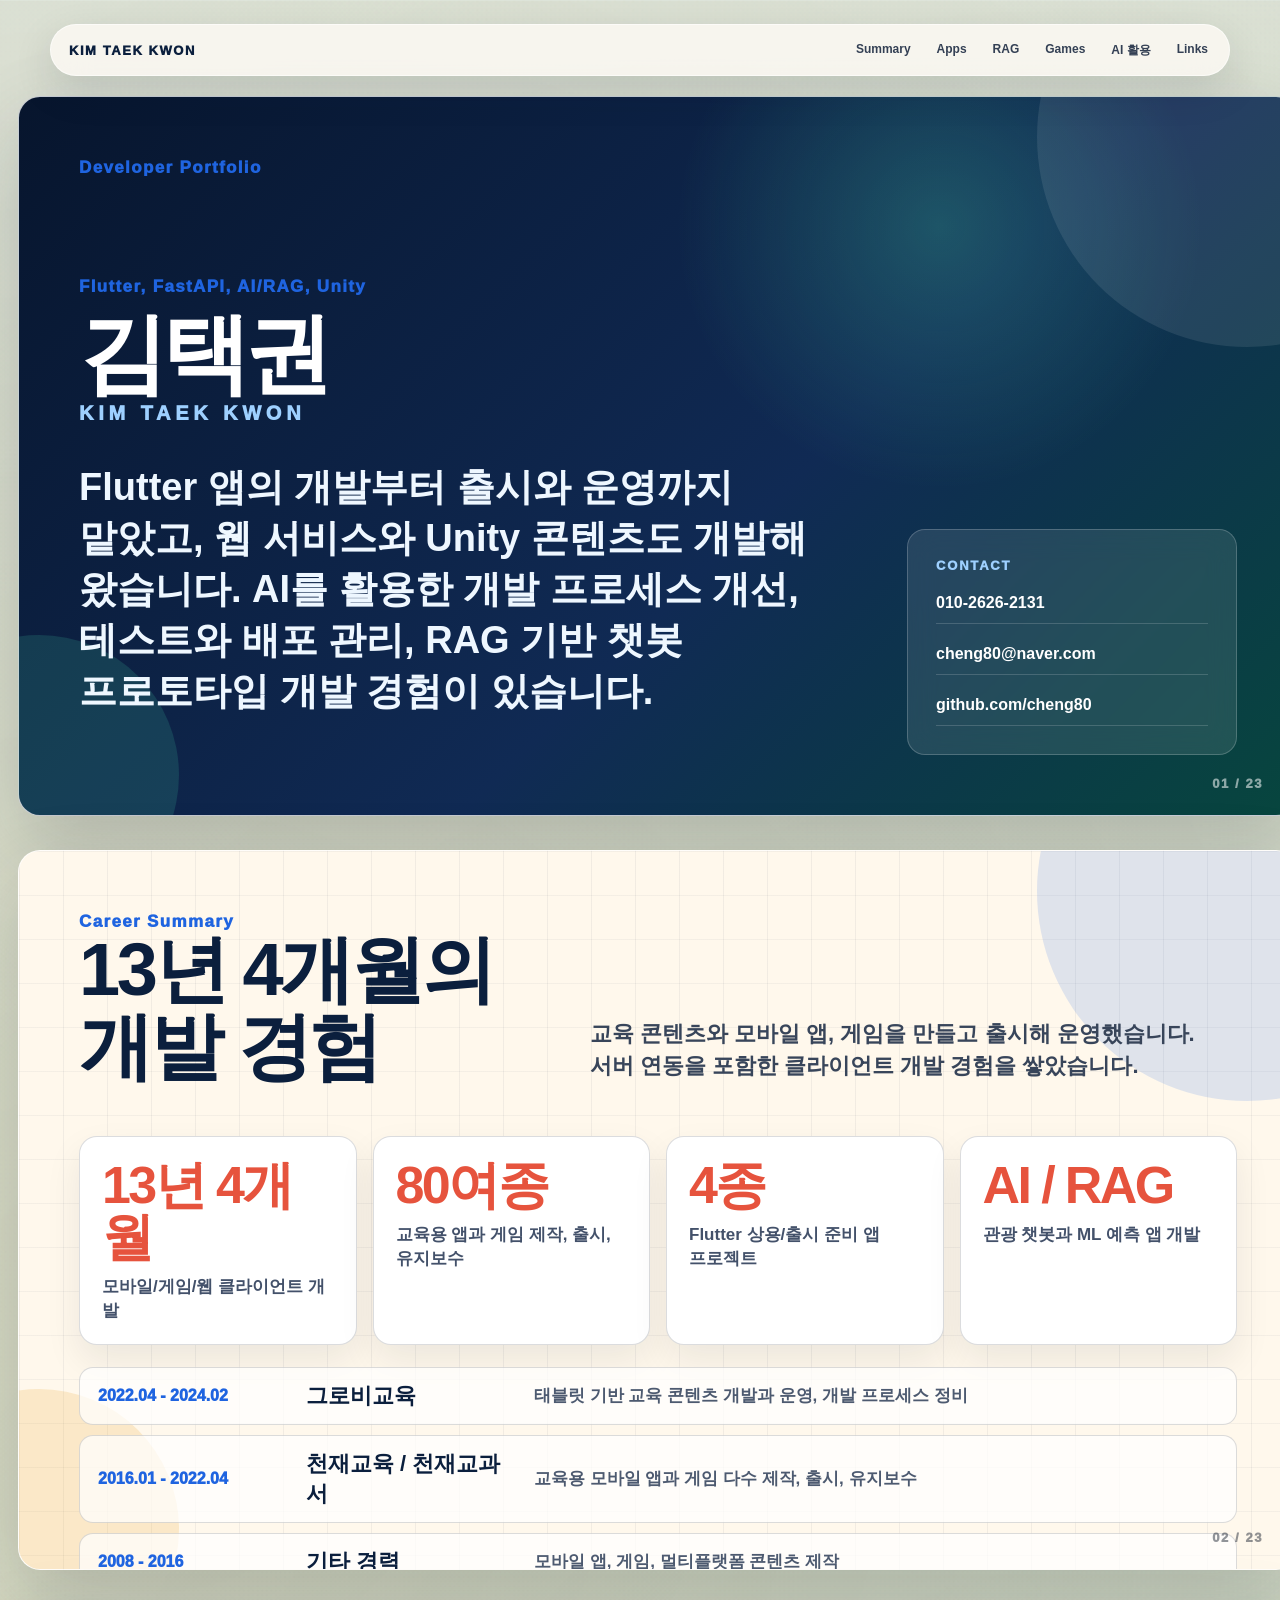
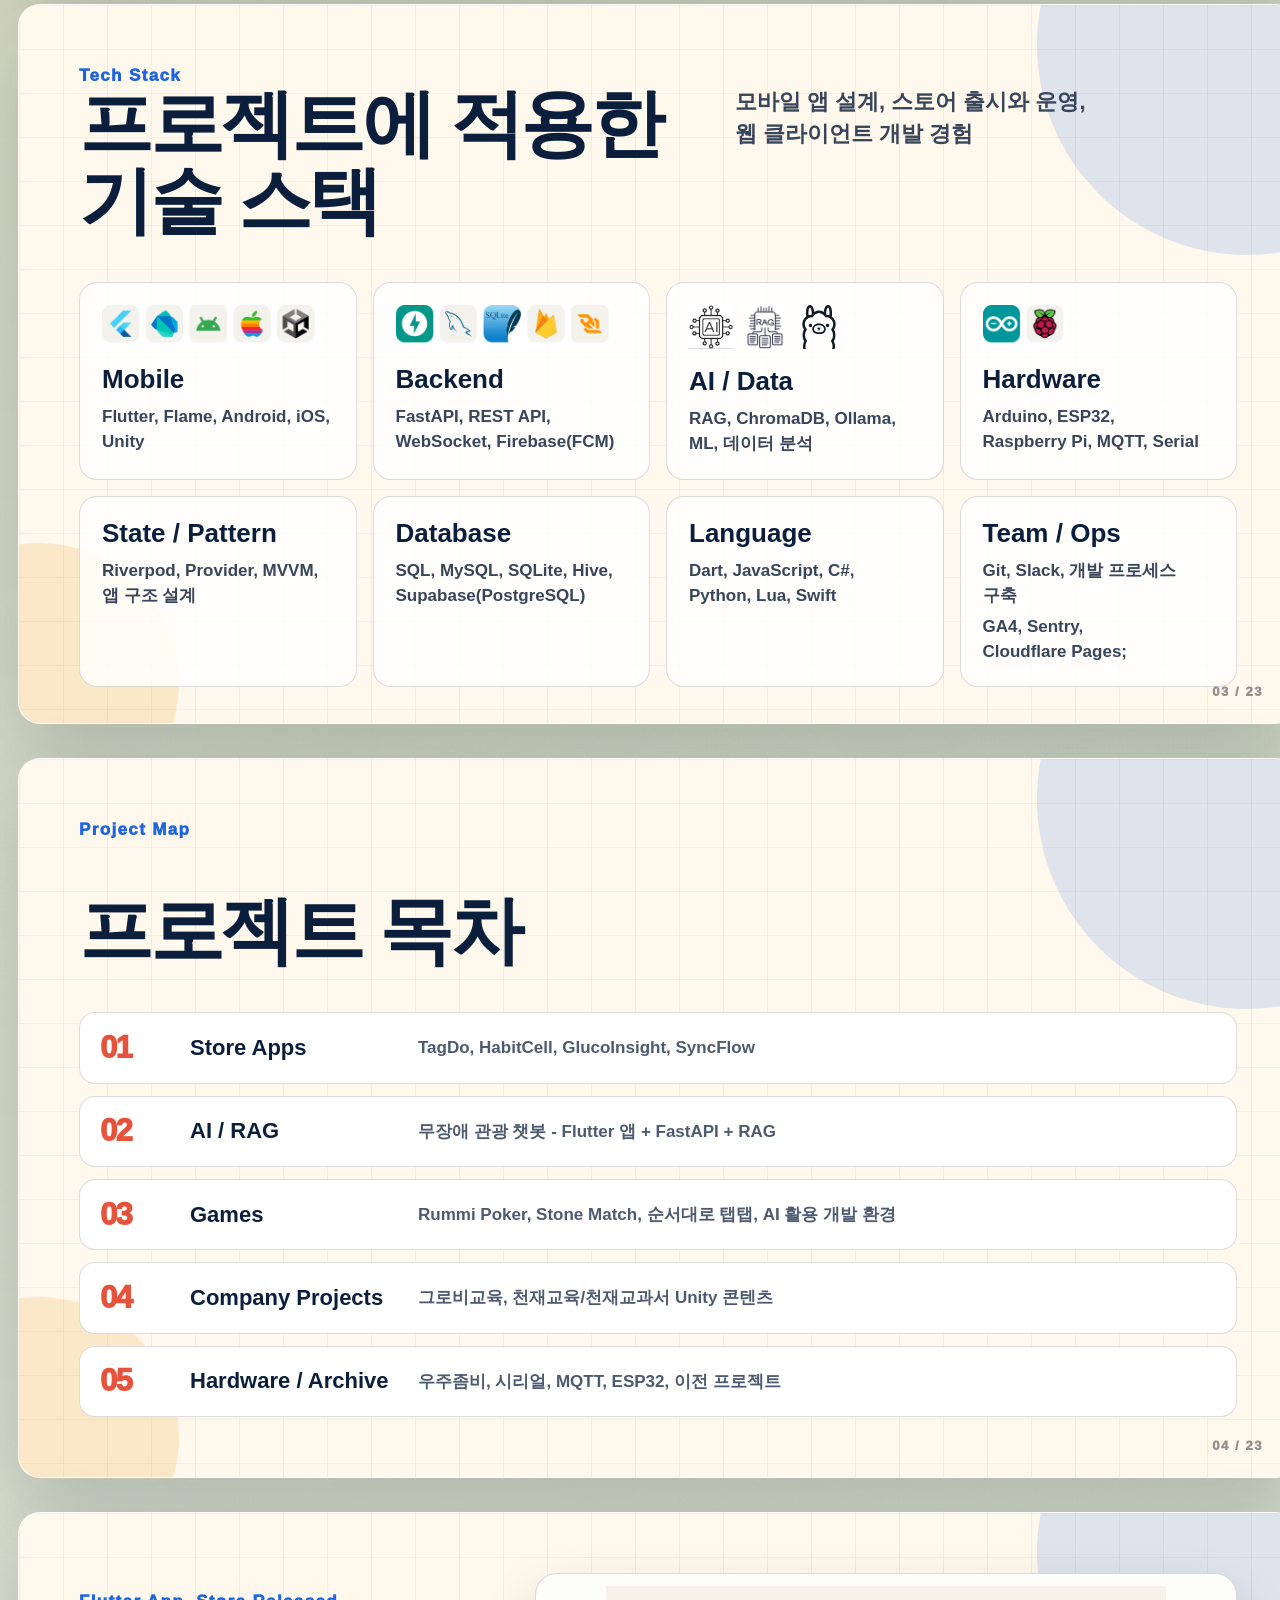
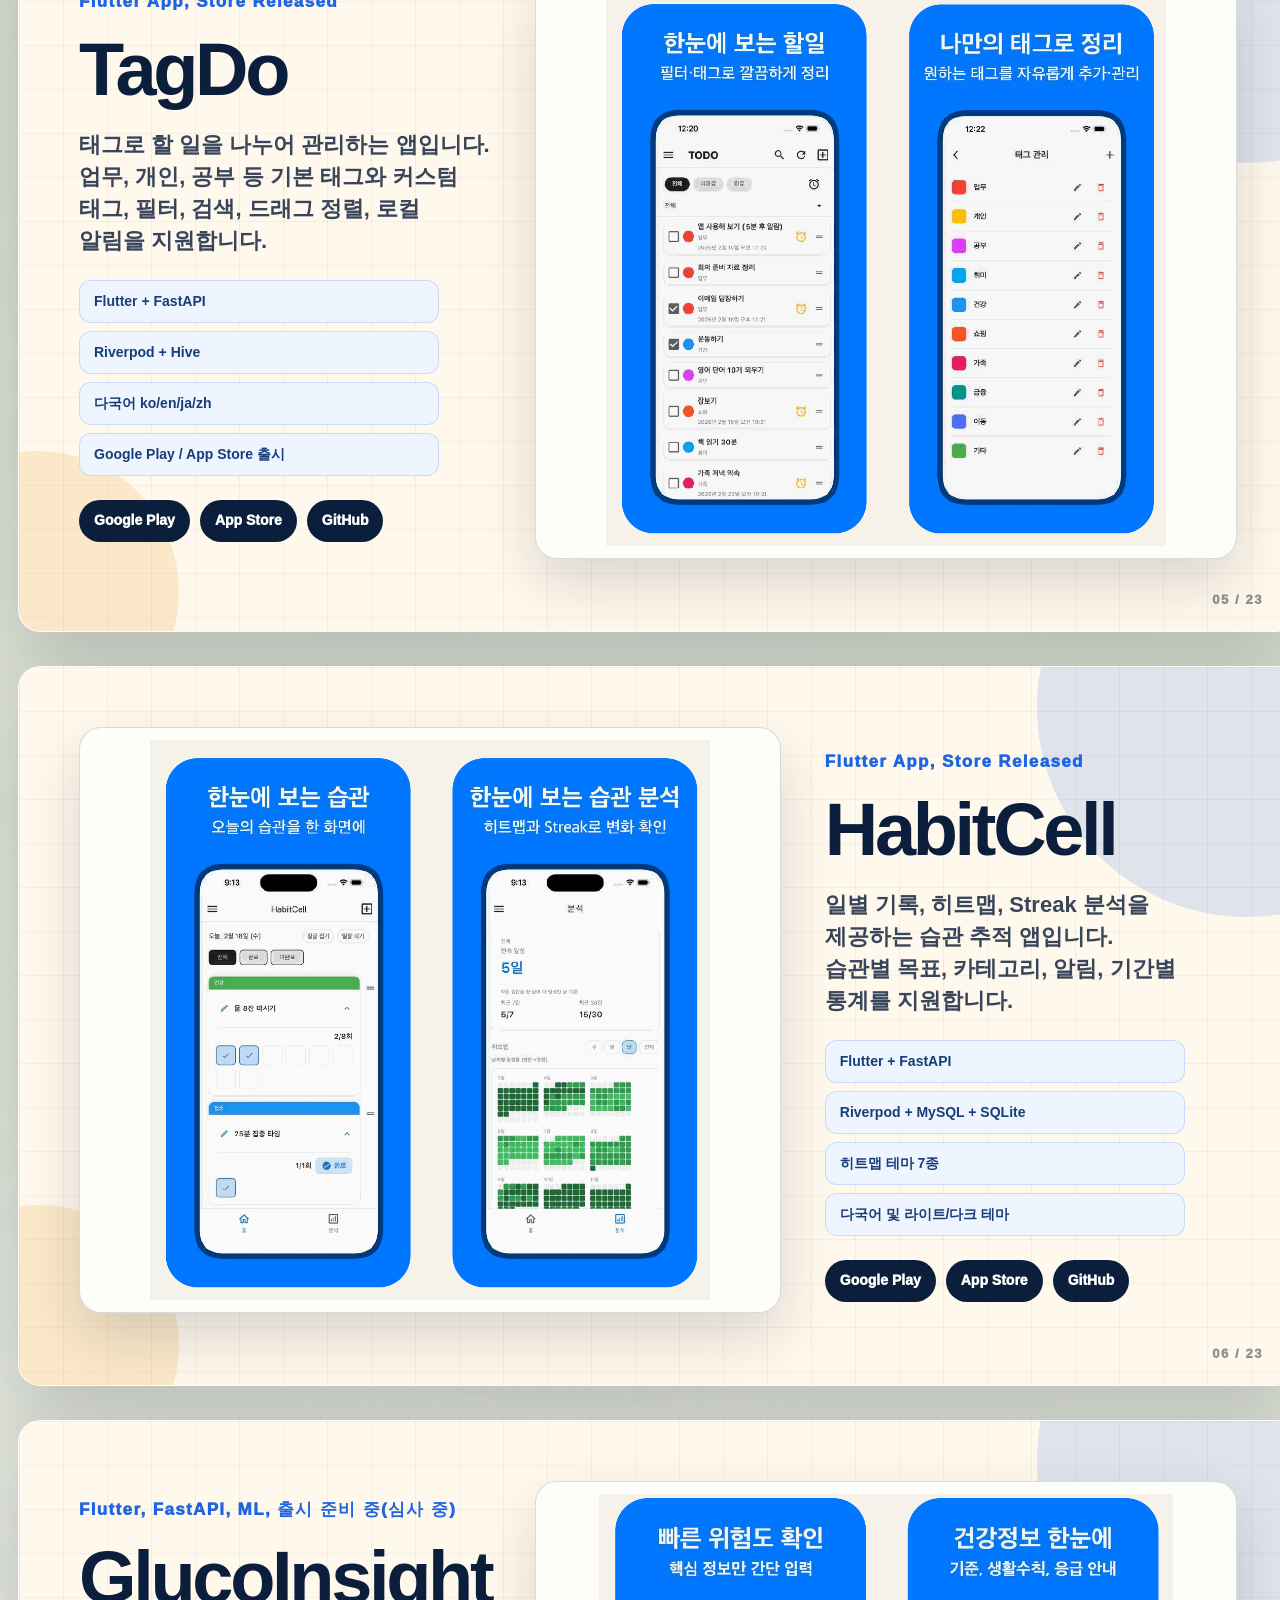
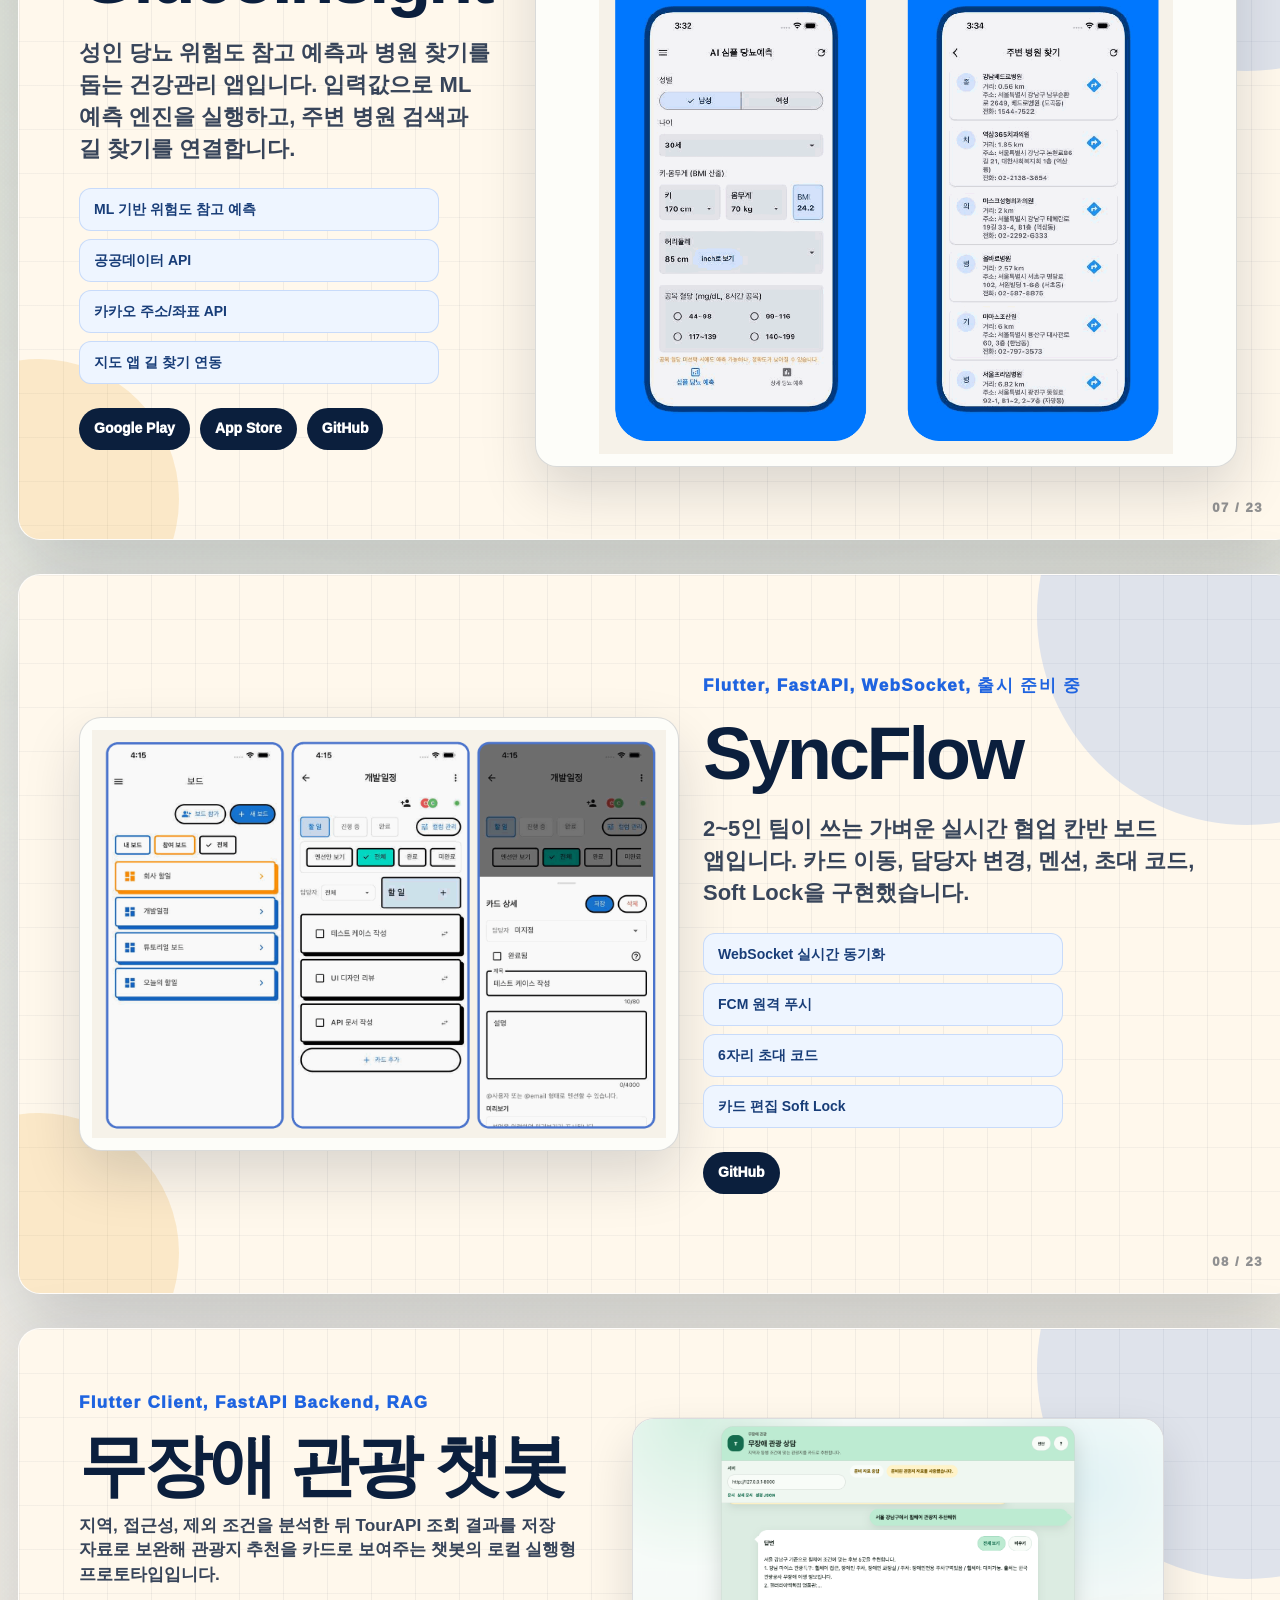
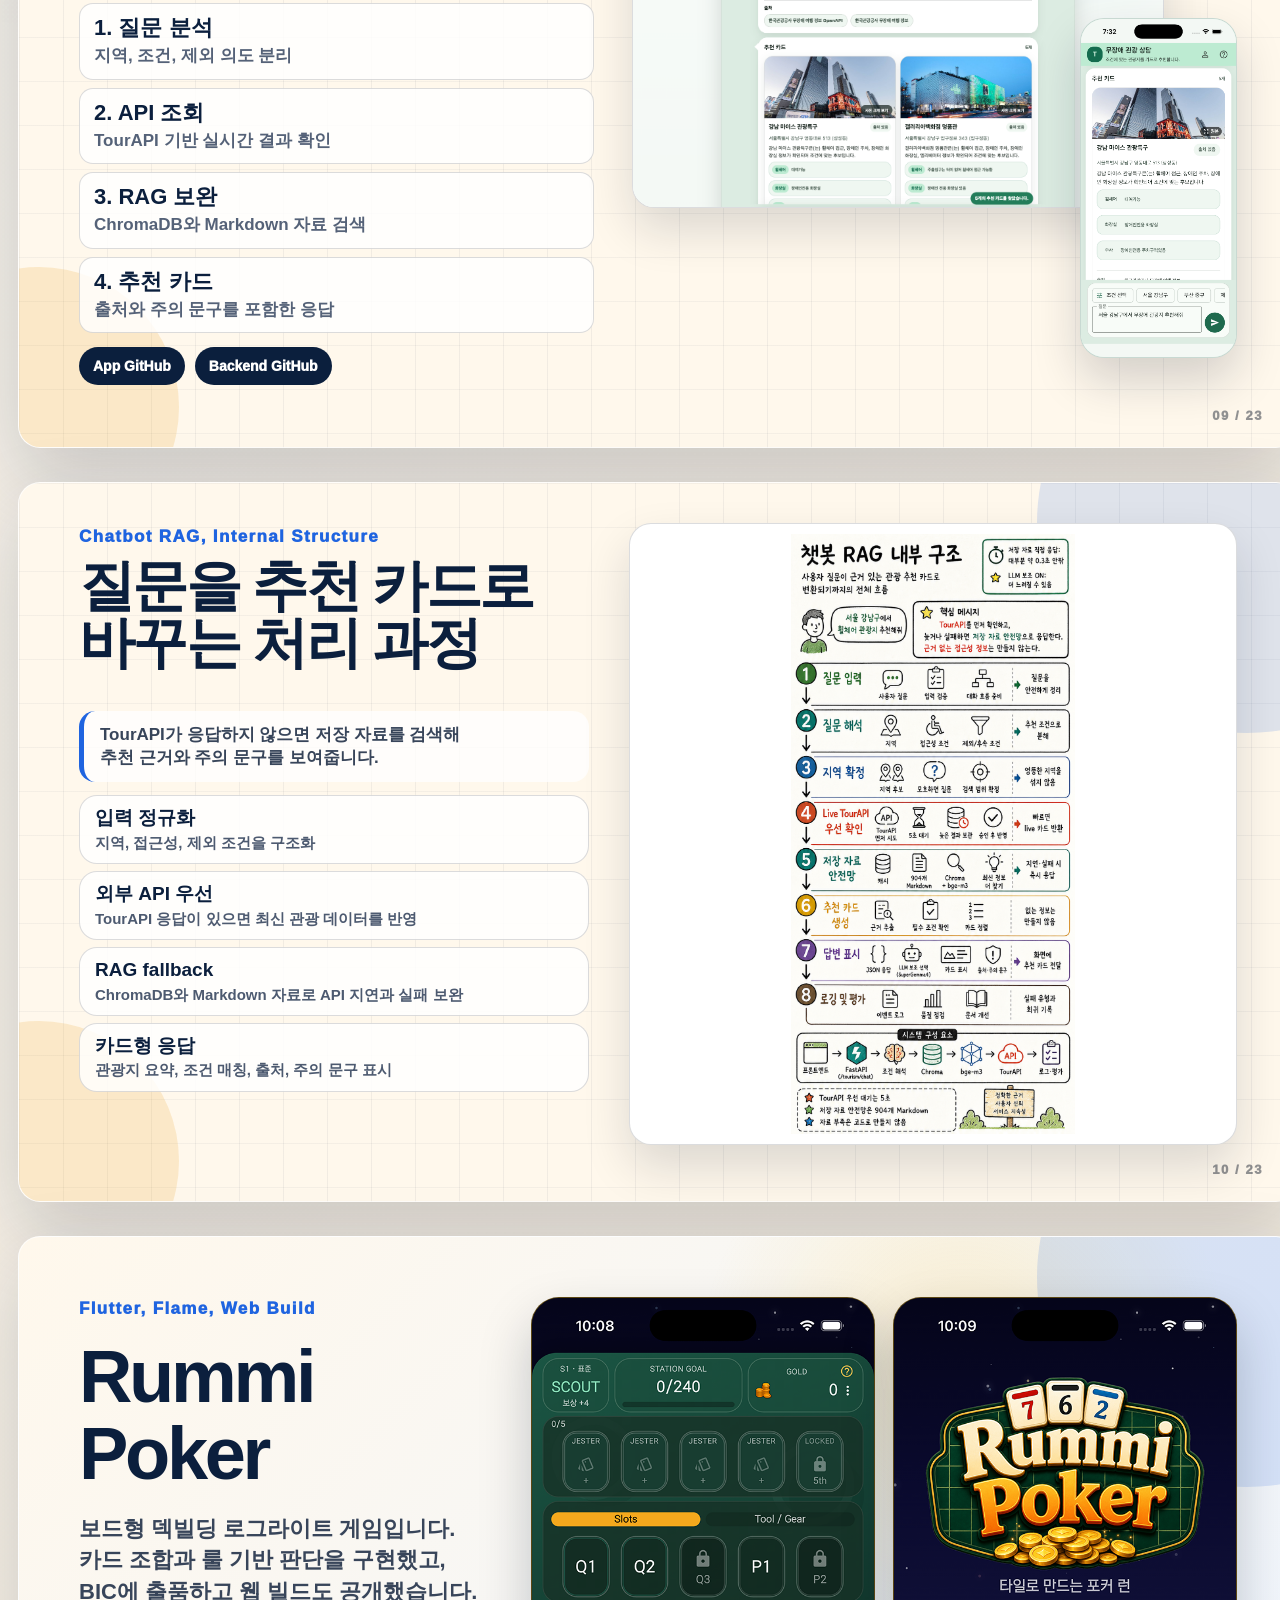
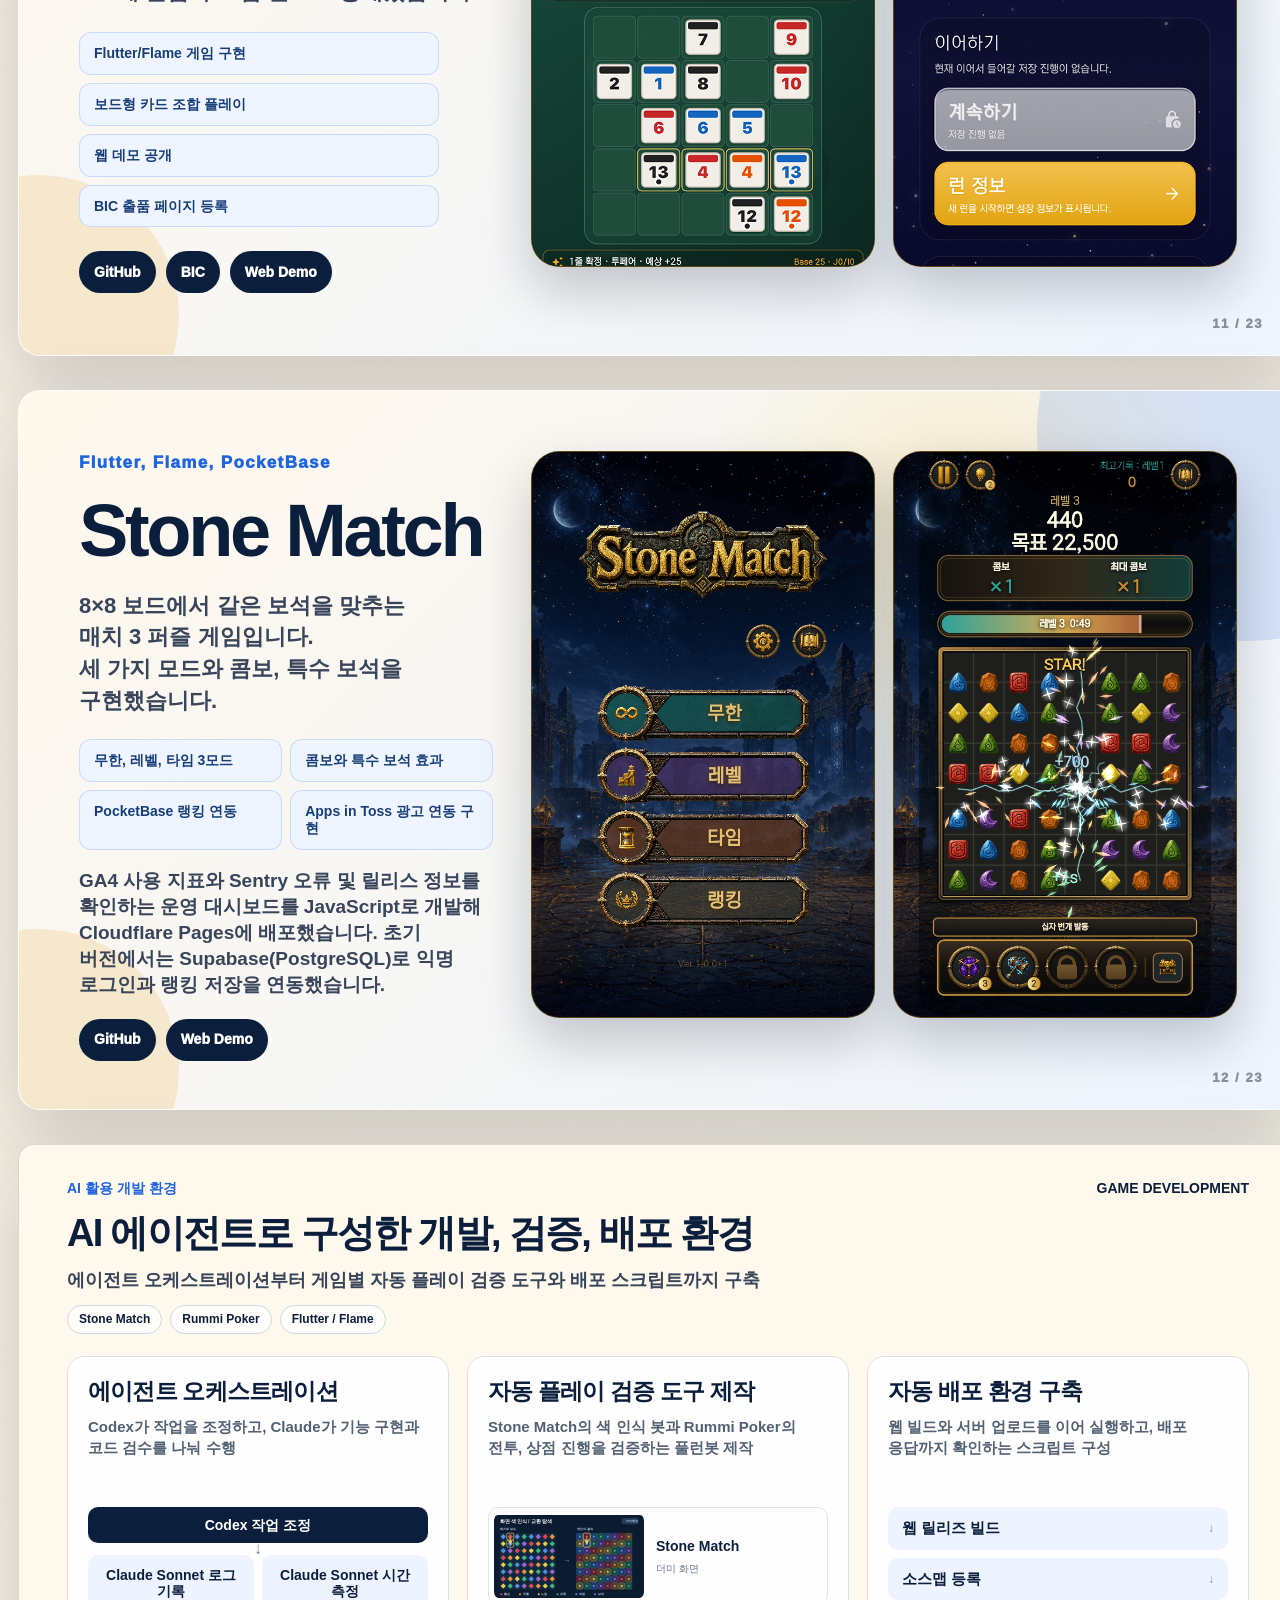
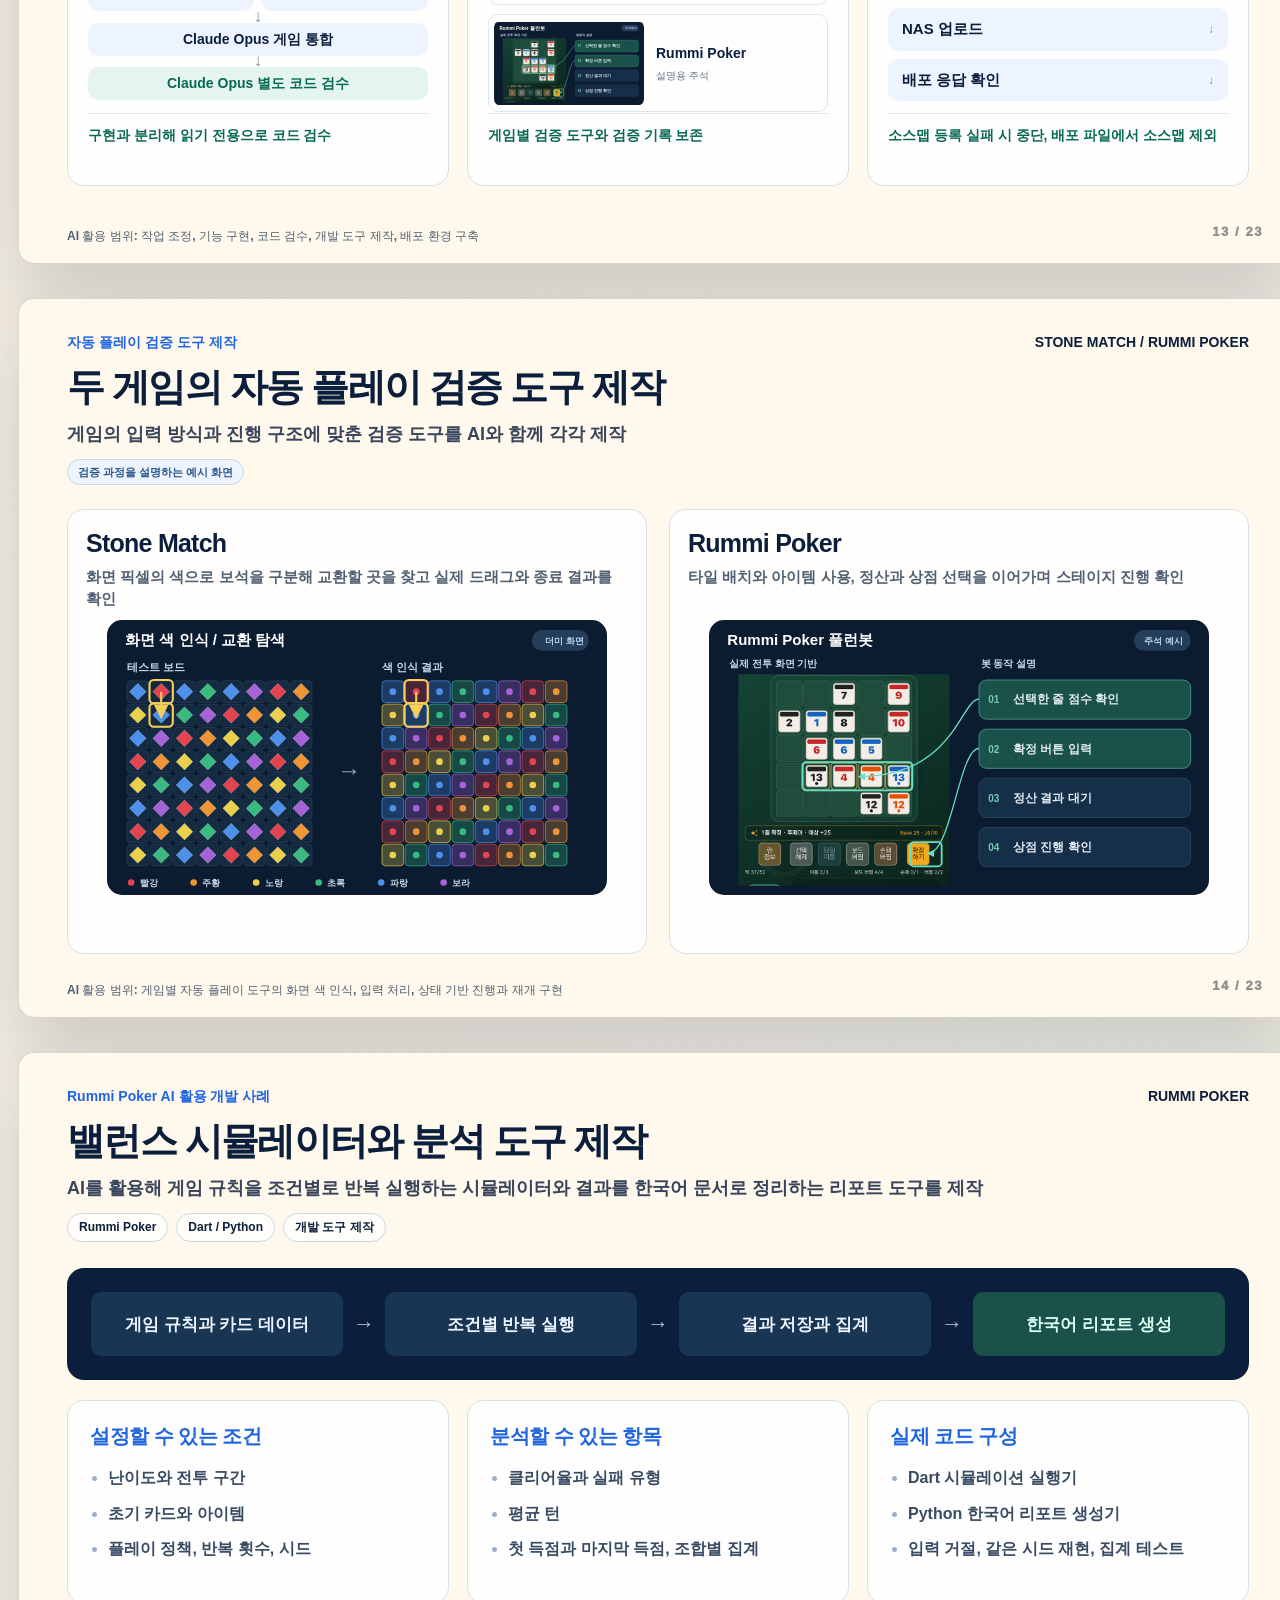
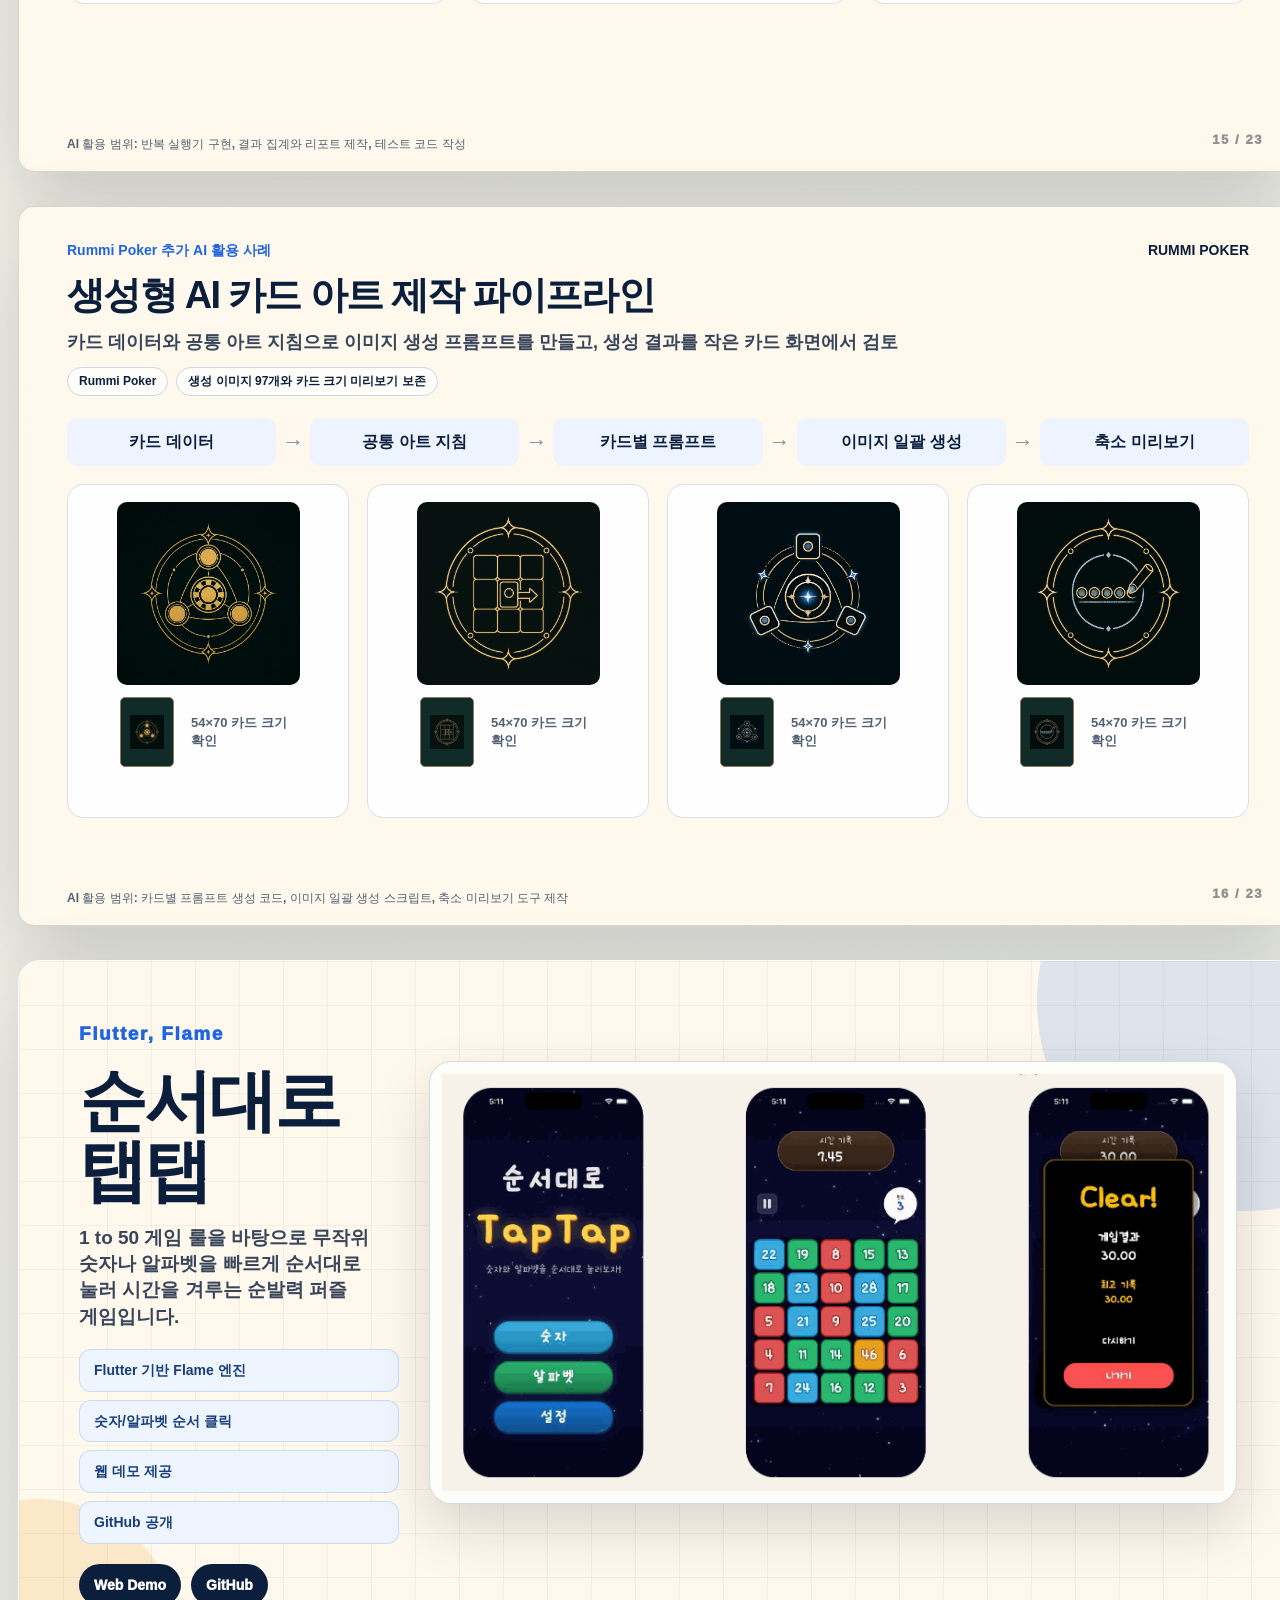
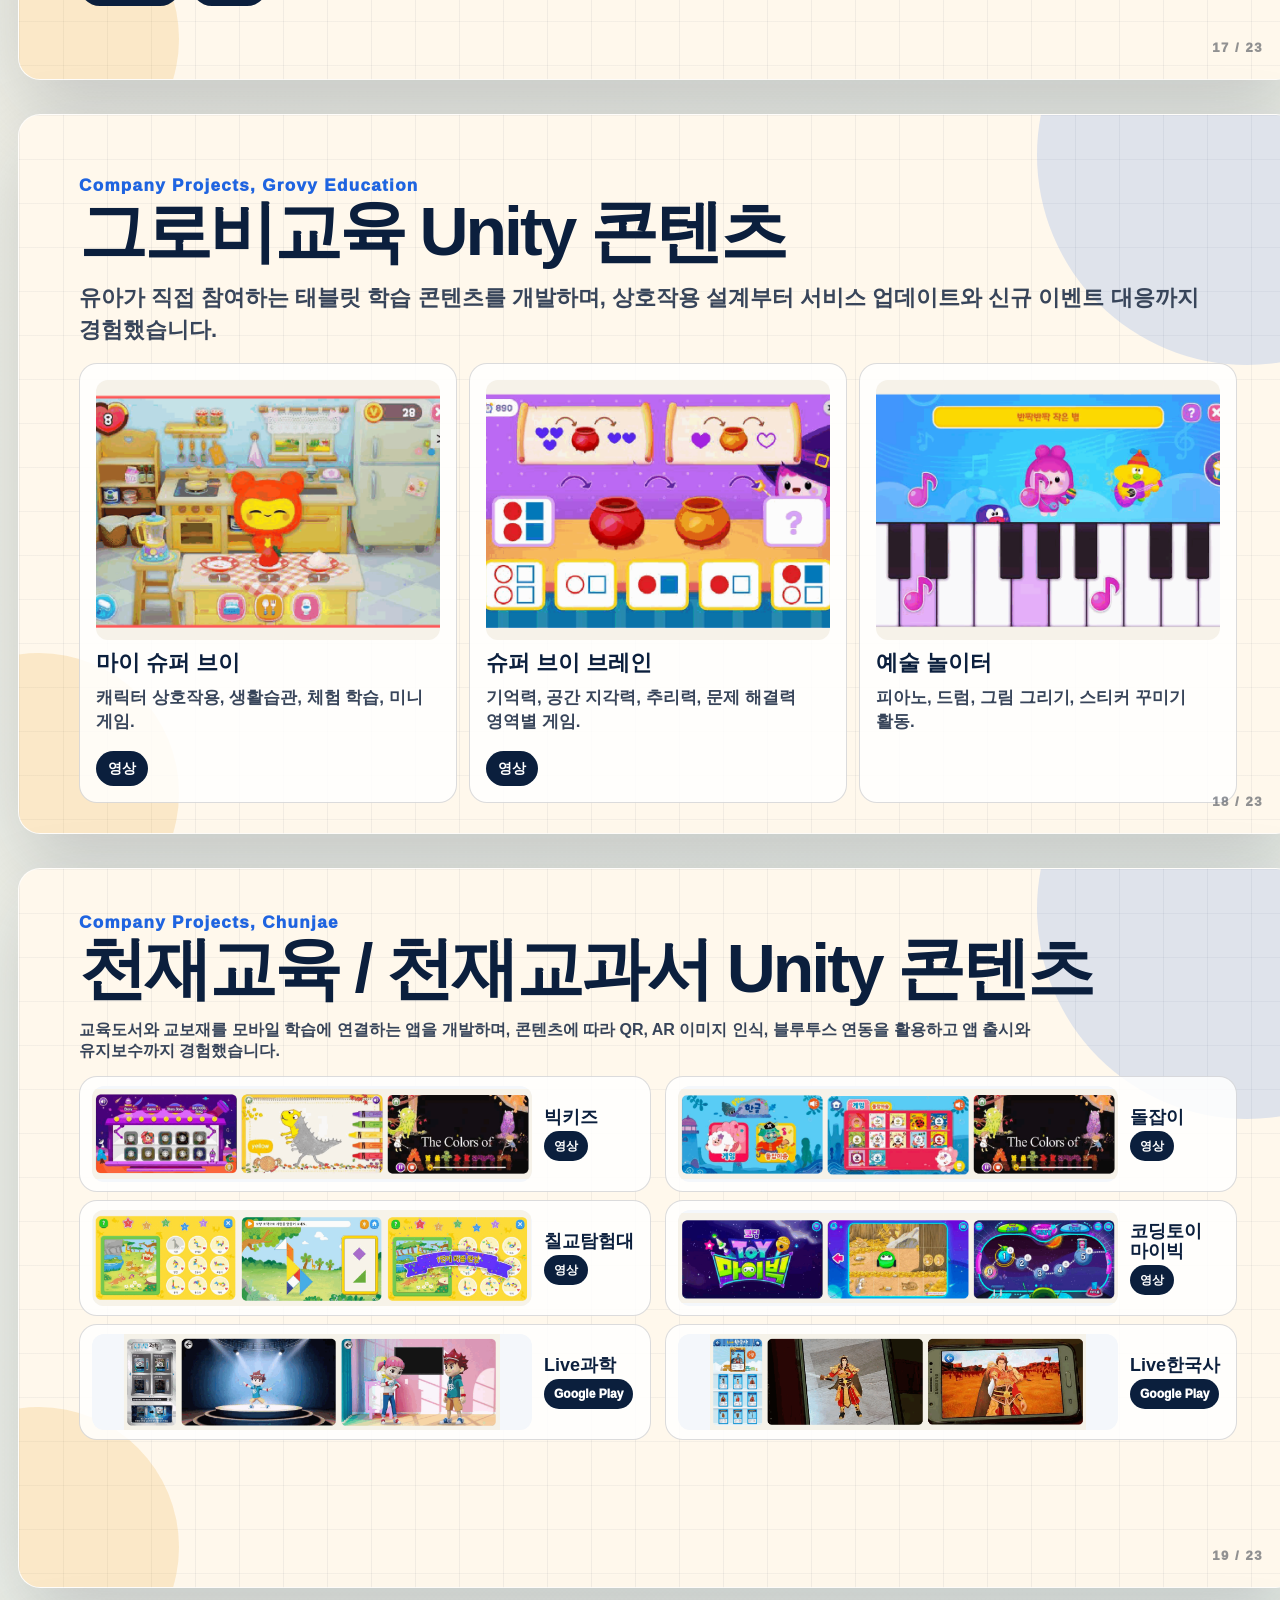
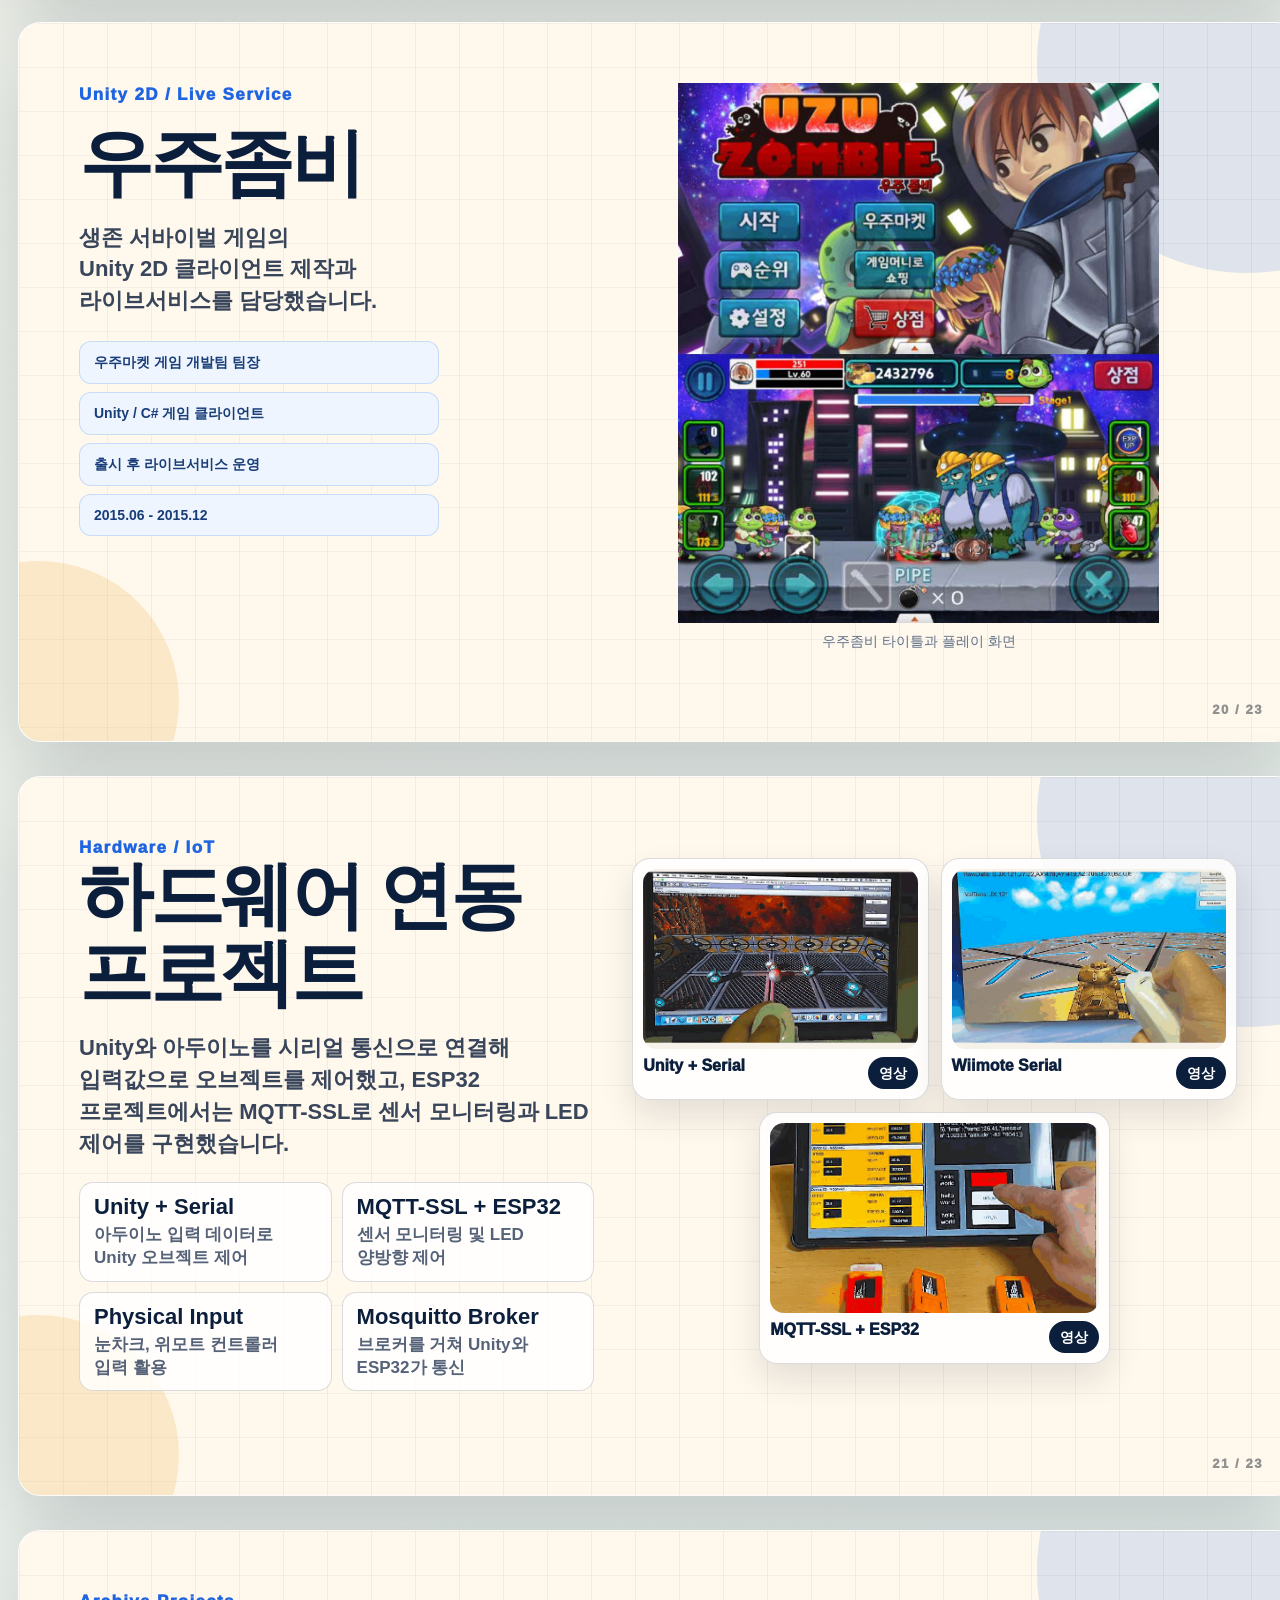
==== commit 3bd30188: "수정: 포트폴리오 슬라이드 기술명 줄바꿈과 구두점 정리" ====
--- a/Front_Portfolio/portfolio-ppt/index.html
+++ b/Front_Portfolio/portfolio-ppt/index.html
@@ -49,8 +49,8 @@
       </div>
       <div class="metric-grid">
         <article><b>13년 4개월</b><span>모바일/게임/웹 클라이언트 개발</span></article>
-        <article><b>80여종</b><span>교육용 앱과 게임 제작, 출시, 유지보수</span></article>
-        <article><b>4종</b><span>Flutter 상용/출시 준비 앱 프로젝트</span></article>
+        <article><b>80여종</b><span>교육용 앱과 게임 제작, 출시, <span class="keep-phrase">유지보수</span></span></article>
+        <article><b>4종</b><span>Flutter 상용/출시 준비 앱 <span class="keep-phrase">프로젝트</span></span></article>
         <article><b>AI / RAG</b><span>관광 챗봇과 ML 예측 앱 개발</span></article>
       </div>
       <div class="timeline">
@@ -71,7 +71,7 @@
         <article><img src="./assets/icons/mobile-stack-rendered.png" alt=""><h3>Mobile</h3><p>Flutter, Flame, Android, iOS, Unity</p></article>
         <article><img src="./assets/icons/backend-stack-rendered.png" alt=""><h3>Backend</h3><p>FastAPI, REST API,<br>WebSocket, Firebase(FCM)</p></article>
         <article><div class="mini-icons"><img src="./assets/icons/ai-chip-user.png" alt=""><img src="./assets/icons/rag-docs-user.png" alt=""><img src="./assets/icons/ollama.svg" alt=""></div><h3>AI / Data</h3><p>RAG, ChromaDB, Ollama, ML, 데이터 분석</p></article>
-        <article><img src="./assets/icons/iot-stack-rendered.png" alt=""><h3>Hardware</h3><p>Arduino, ESP32, Raspberry Pi, MQTT, Serial</p></article>
+        <article><img src="./assets/icons/iot-stack-rendered.png" alt=""><h3>Hardware</h3><p>Arduino, ESP32, <span class="keep-phrase">Raspberry Pi</span>, MQTT, Serial</p></article>
         <article><h3>State / Pattern</h3><p>Riverpod, Provider, MVVM, 앱 구조 설계</p></article>
         <article><h3>Database</h3><p>SQL, MySQL, SQLite, Hive,<br>Supabase(PostgreSQL)</p></article>
         <article><h3>Language</h3><p>Dart, JavaScript, C#, Python, Lua, Swift</p></article>
@@ -251,7 +251,7 @@
         <p class="overline">Flutter, Flame</p>
         <h2>순서대로 탭탭</h2>
         <p>1 to 50 게임 룰을 바탕으로 무작위 숫자나 알파벳을 빠르게 순서대로 눌러 시간을 겨루는 순발력 퍼즐 게임입니다.</p>
-        <ul class="bullet-grid"><li>Flutter Flame 엔진</li><li>숫자/알파벳 순서 클릭</li><li>웹 데모 제공</li><li>GitHub 공개</li></ul>
+        <ul class="bullet-grid"><li>Flutter 기반 Flame 엔진</li><li>숫자/알파벳 순서 클릭</li><li>웹 데모 제공</li><li>GitHub 공개</li></ul>
         <div class="link-row"><a href="https://cheng80.myqnapcloud.com/taborder/">Web Demo</a><a href="https://github.com/cheng80/taborder">GitHub</a></div>
       </div>
       <figure class="wide-board"><img src="./assets/pdf/taptap-screens.png" alt="순서대로 탭탭 스크린샷"></figure>
@@ -301,7 +301,7 @@
       <div class="hardware-layout">
         <div class="project-copy">
           <h2>하드웨어 연동 프로젝트</h2>
-          <p>Unity와 아두이노를 시리얼 통신으로 연결해 입력값으로 오브젝트를 제어했고, ESP32 프로젝트에서는 MQTT-SSL로 센서 모니터링과 LED 제어를 구현했습니다.</p>
+          <p>Unity와 아두이노를 시리얼 통신으로 연결해 입력값으로 오브젝트를 제어했고, ESP32 프로젝트에서는 <span class="keep-phrase">MQTT-SSL로</span> 센서 모니터링과 LED 제어를 구현했습니다.</p>
           <div class="flow-cards two-col">
             <article><b>Unity + Serial</b><span>아두이노 입력 데이터로 Unity 오브젝트 제어</span></article>
             <article><b>MQTT-SSL + ESP32</b><span>센서 모니터링 및 LED 양방향 제어</span></article>
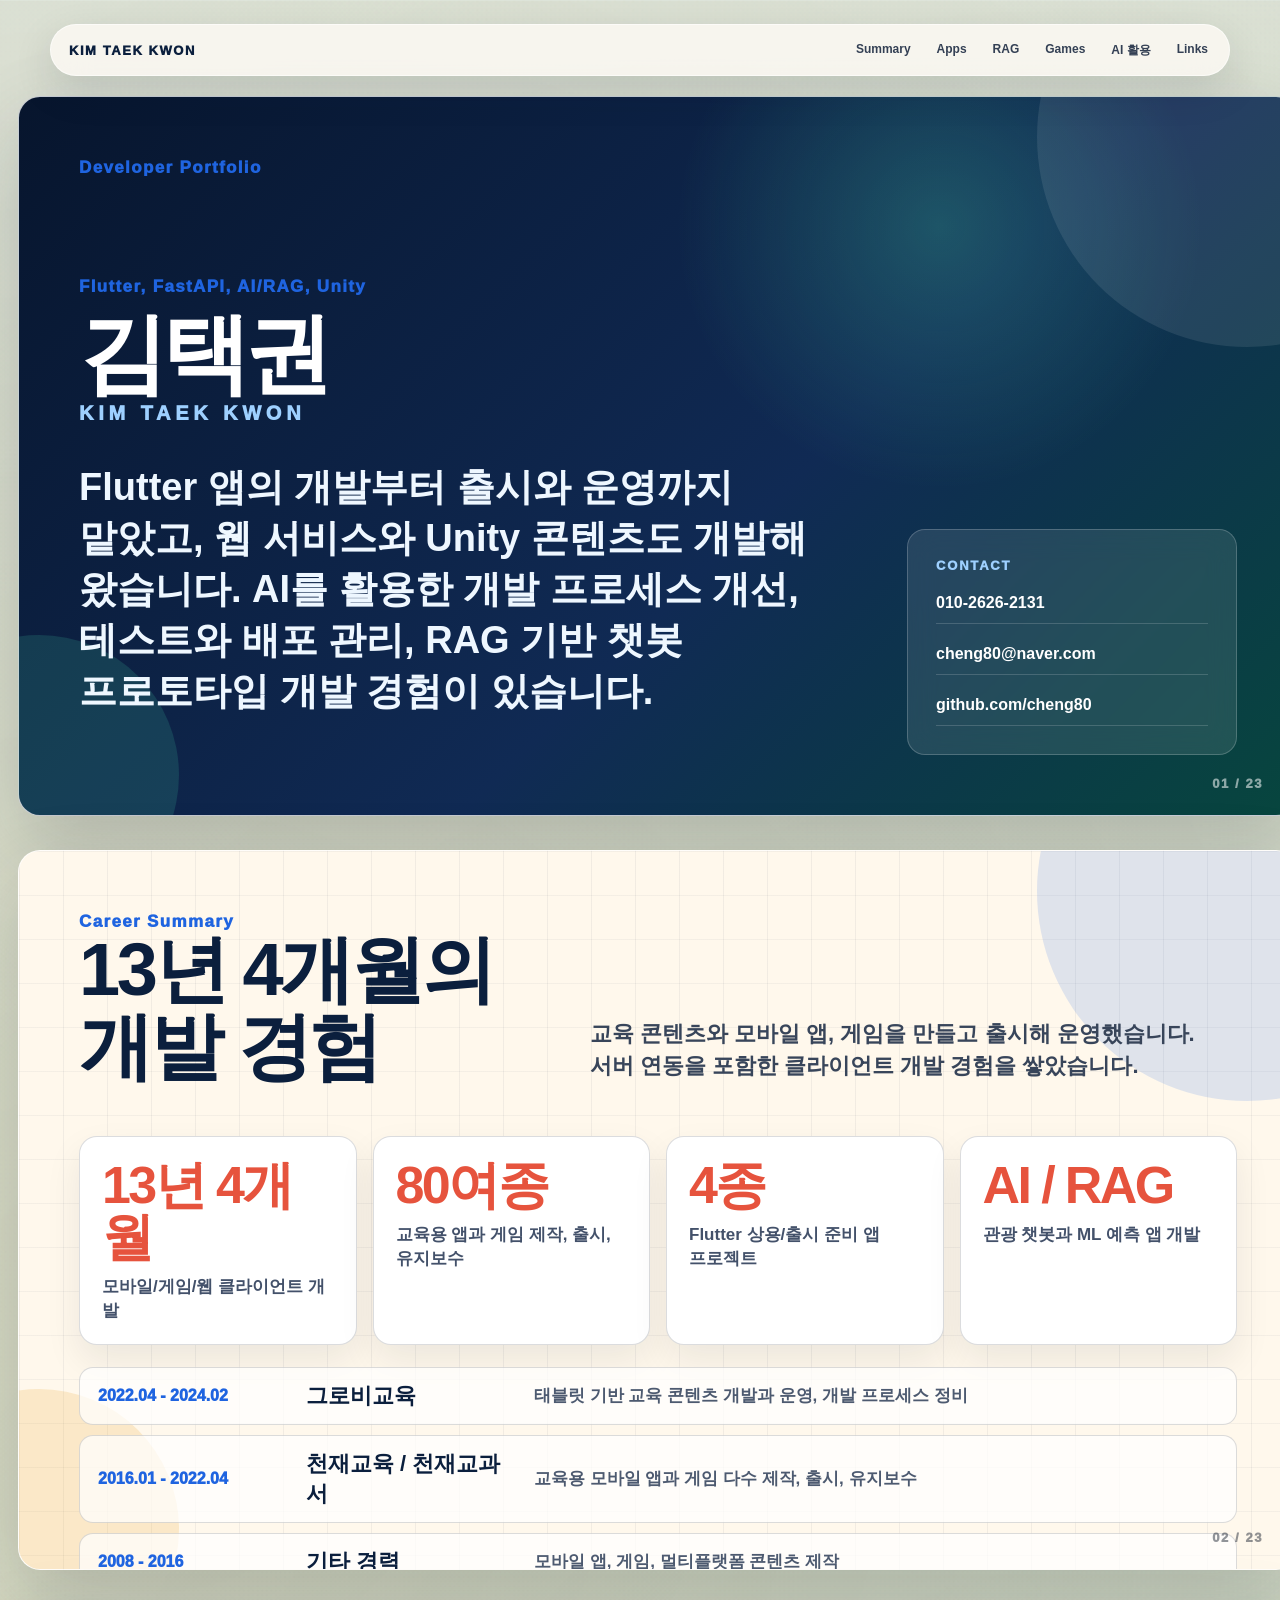
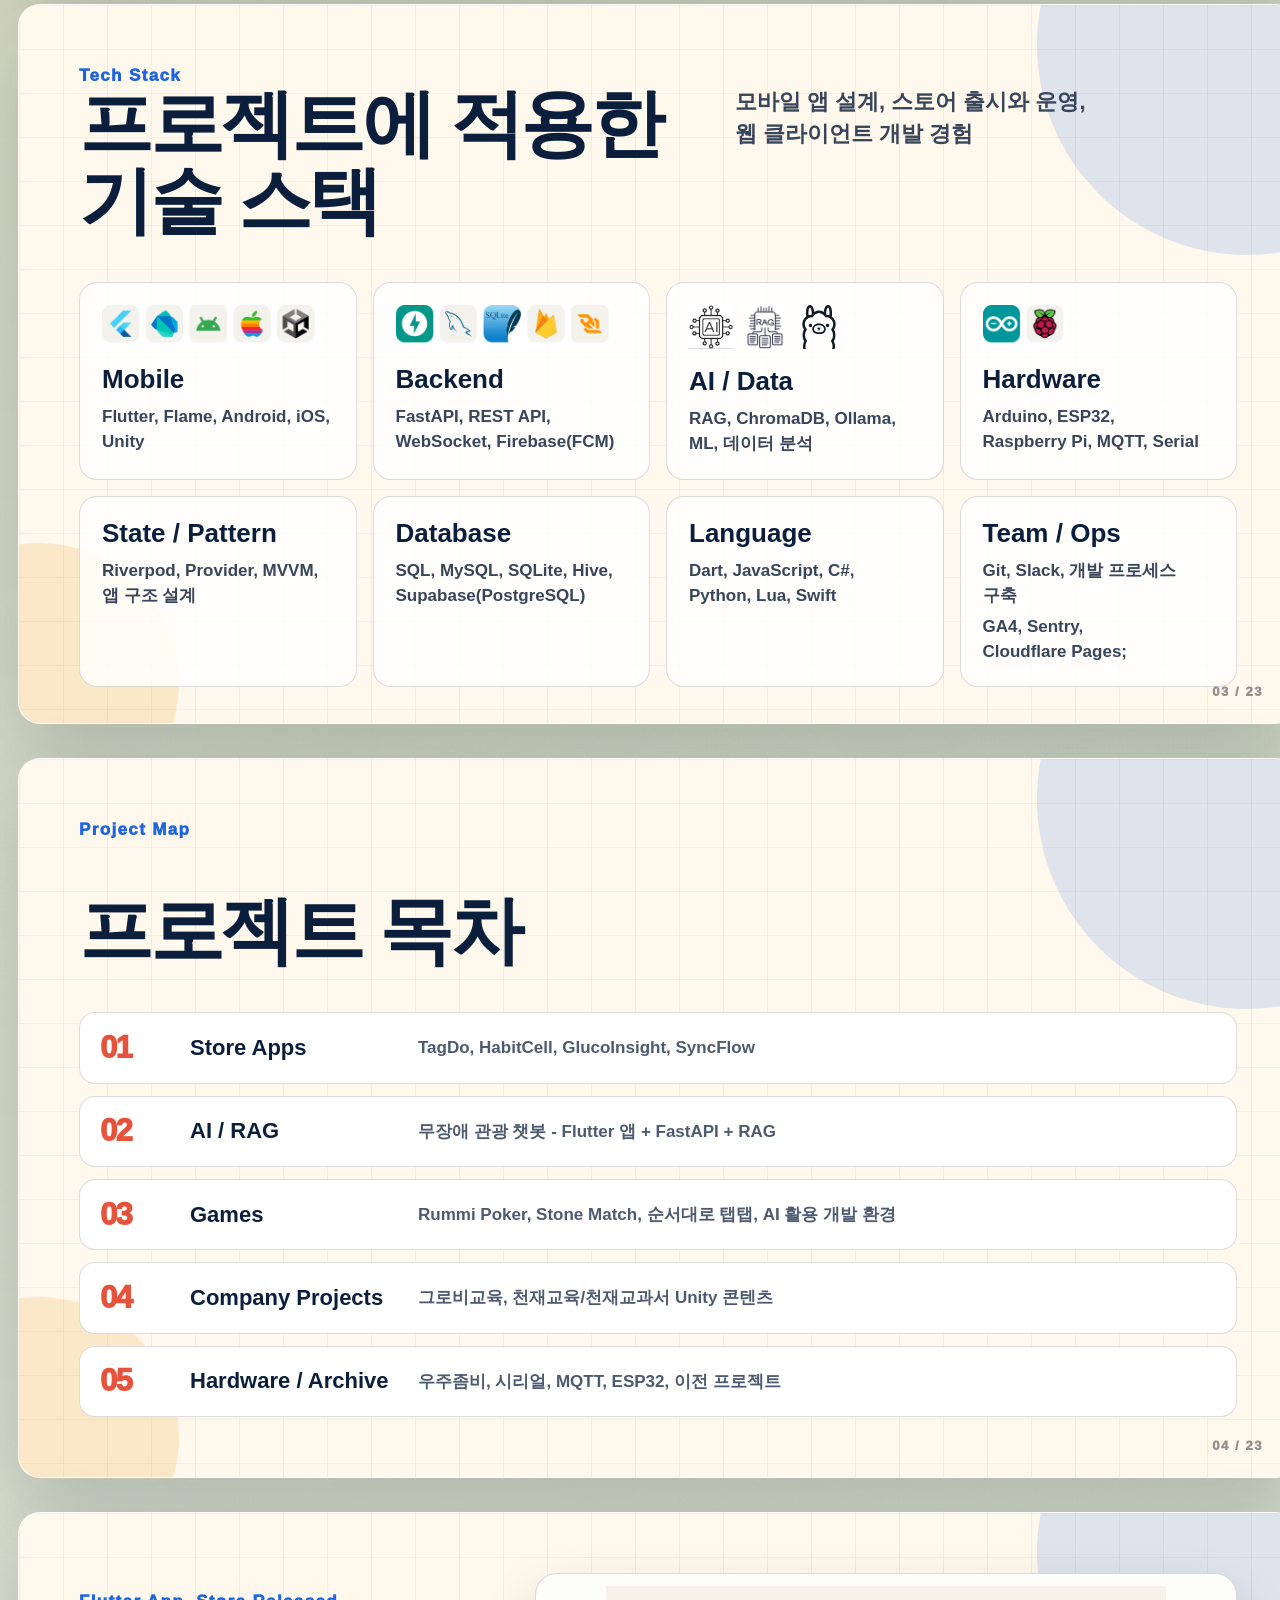
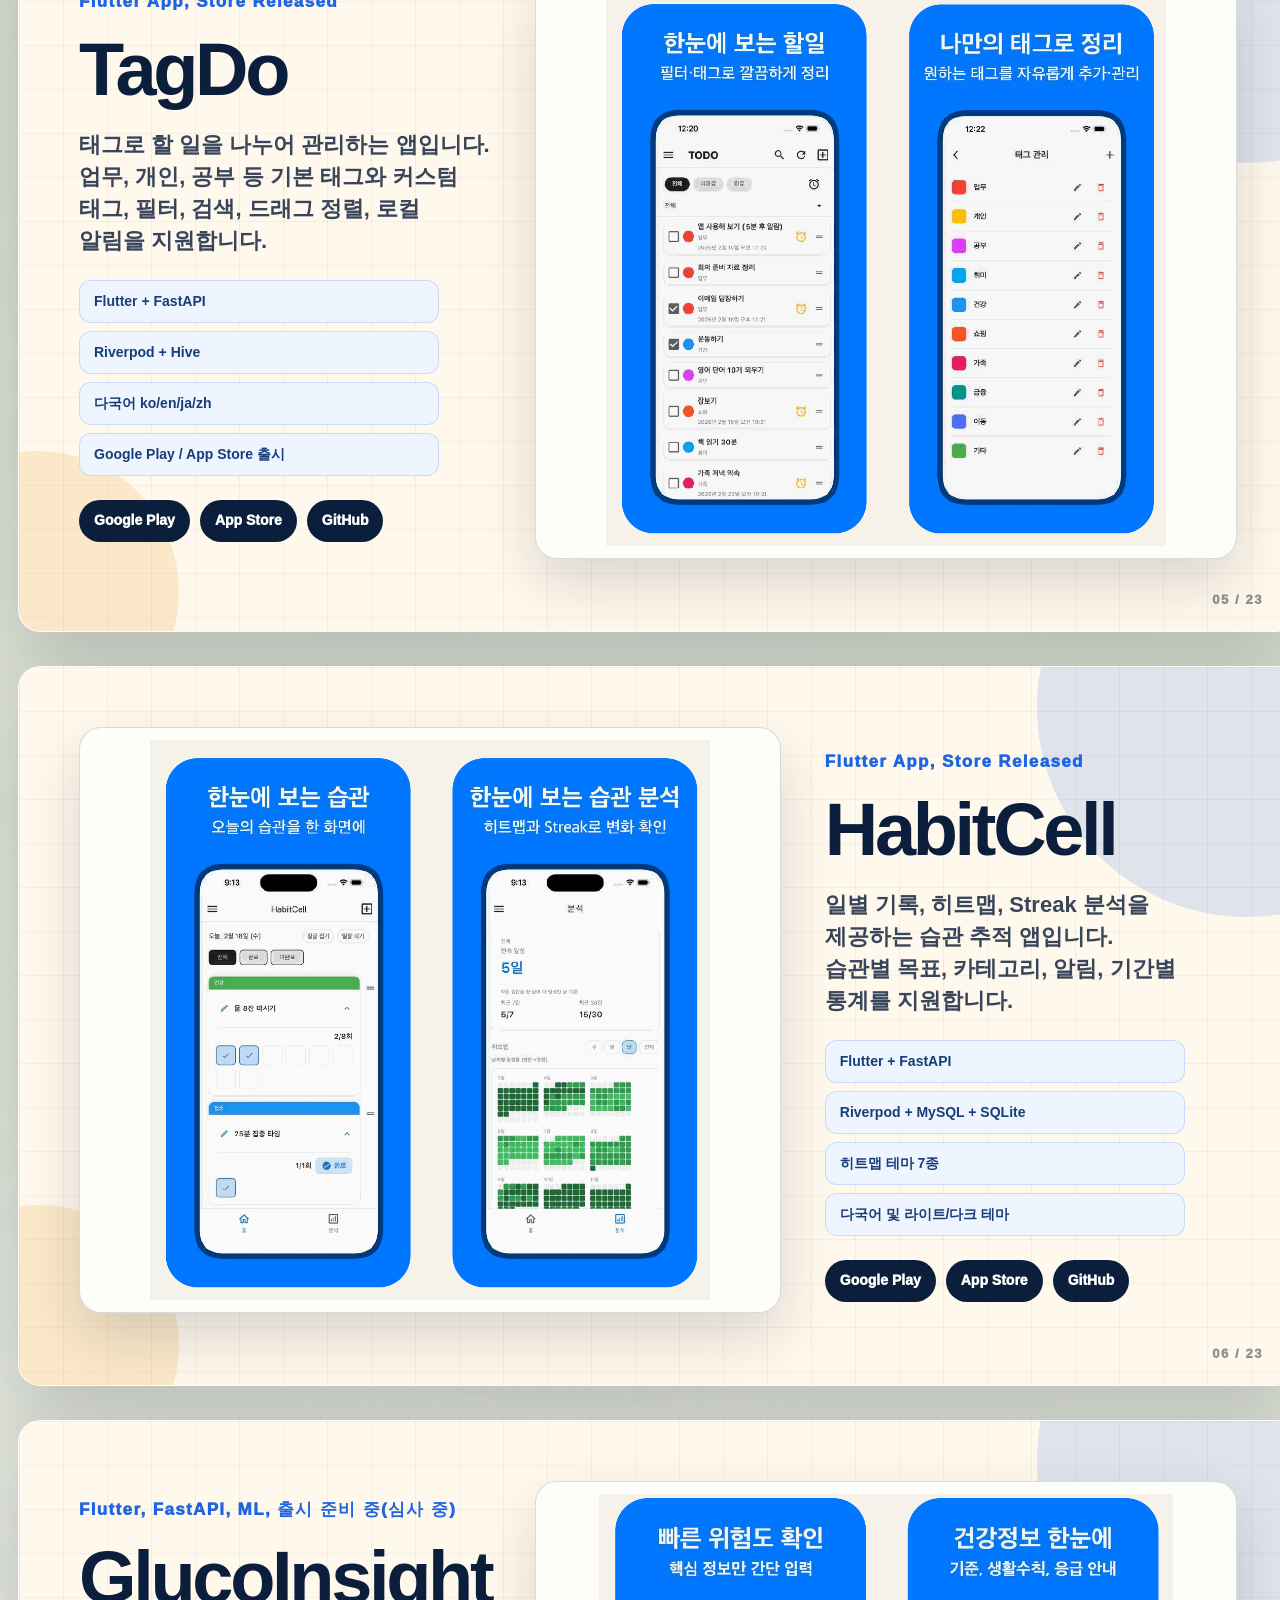
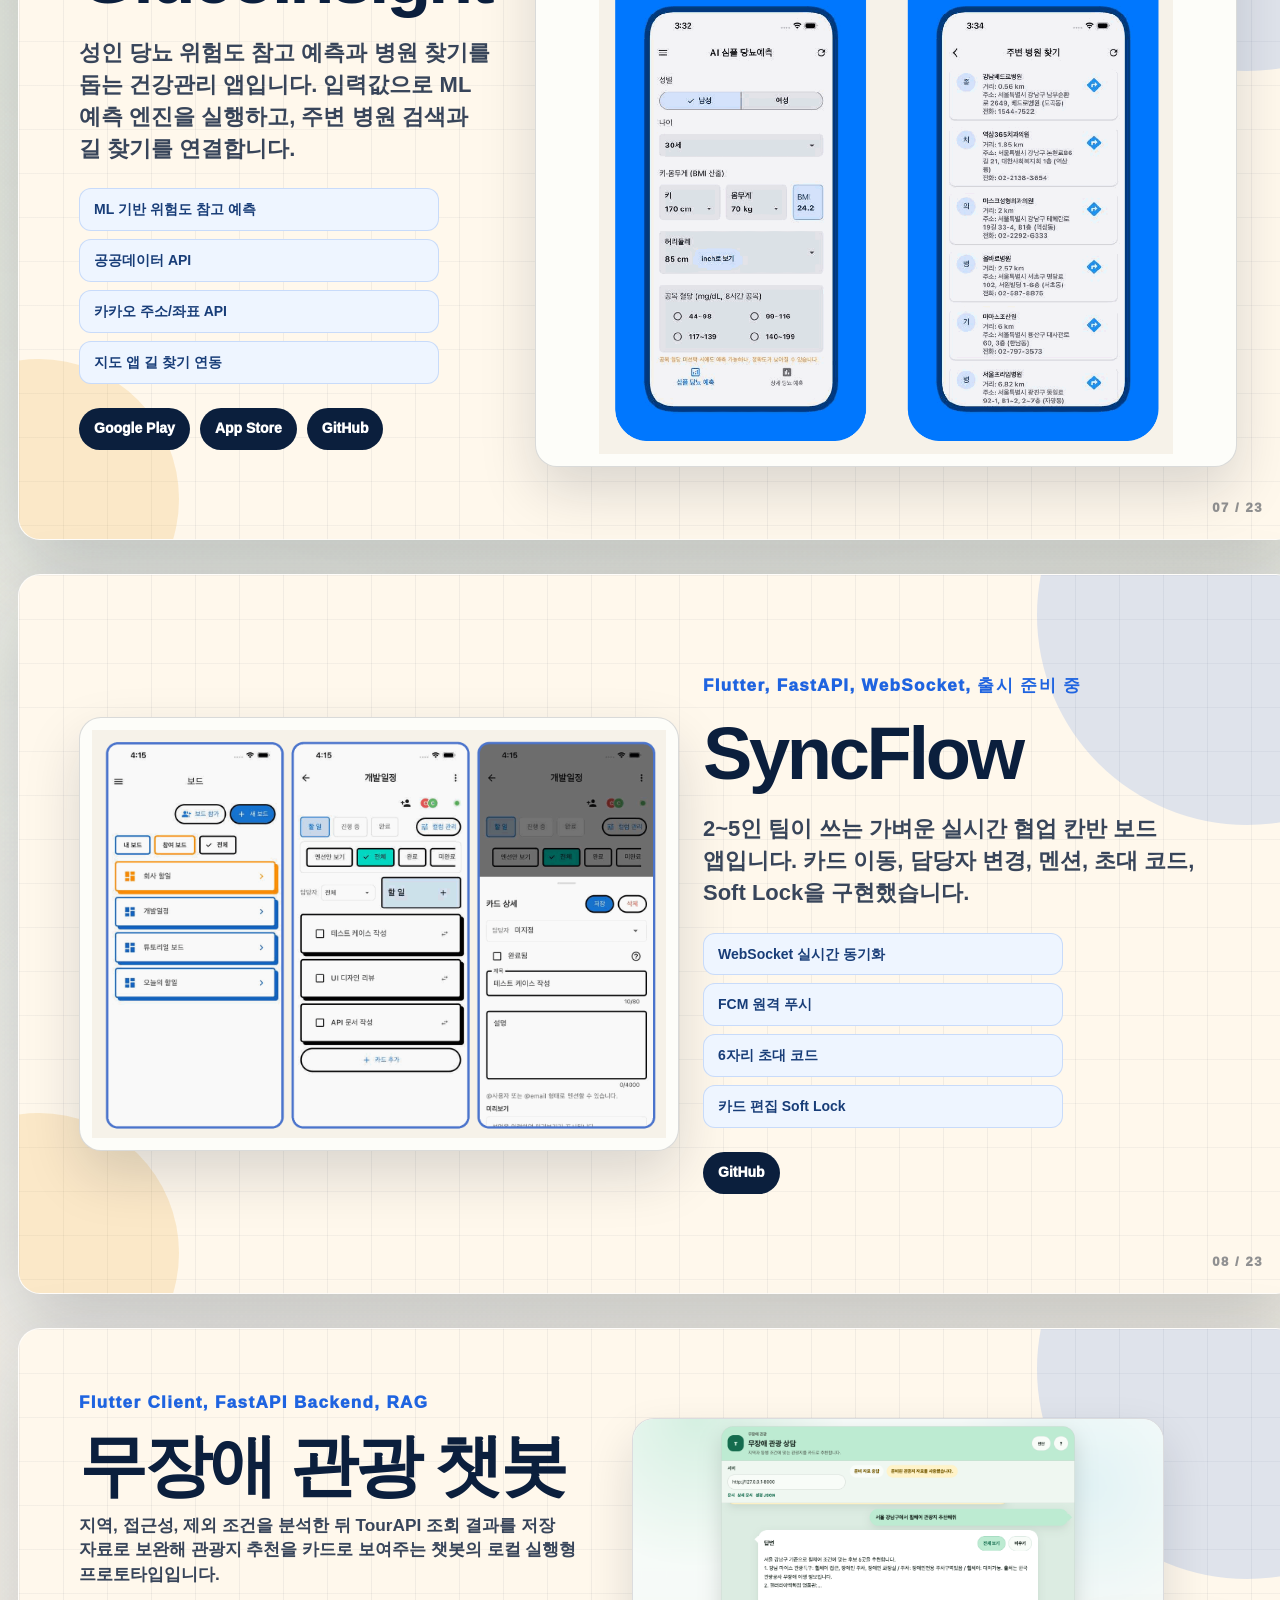
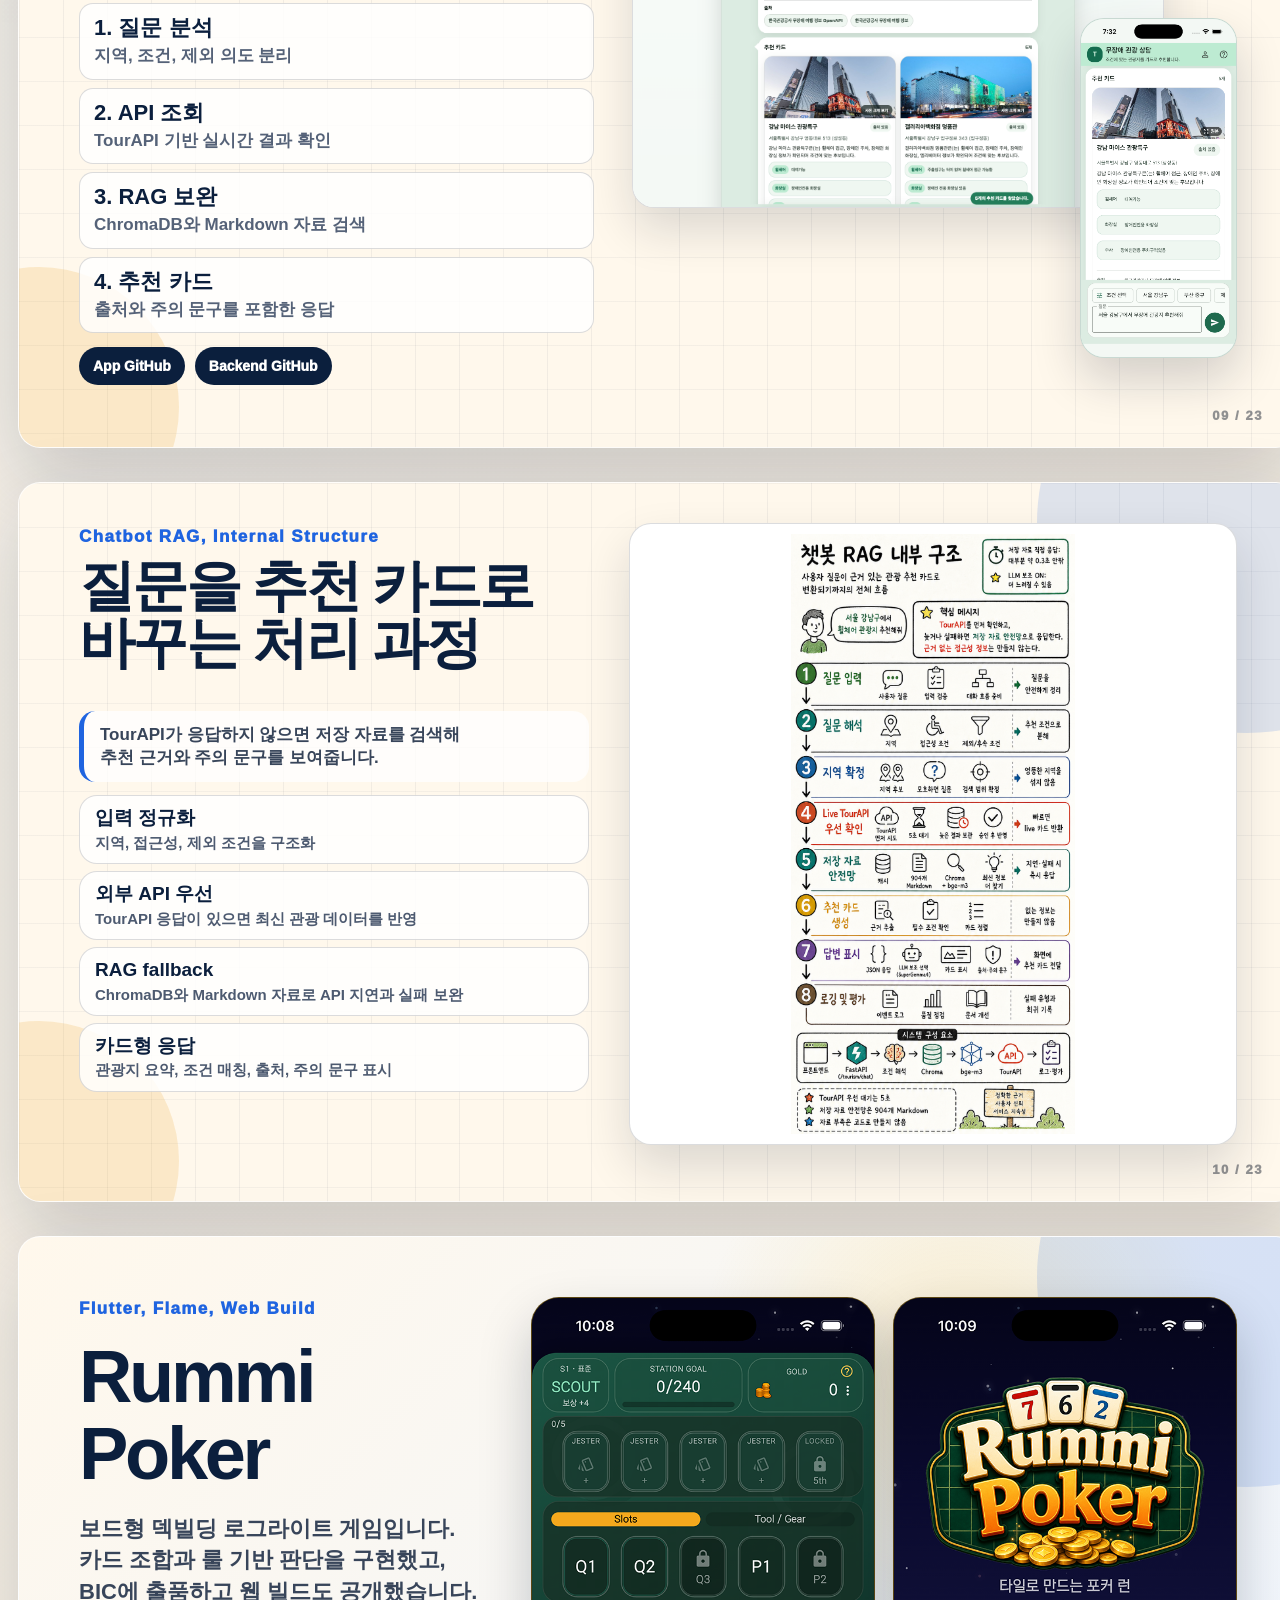
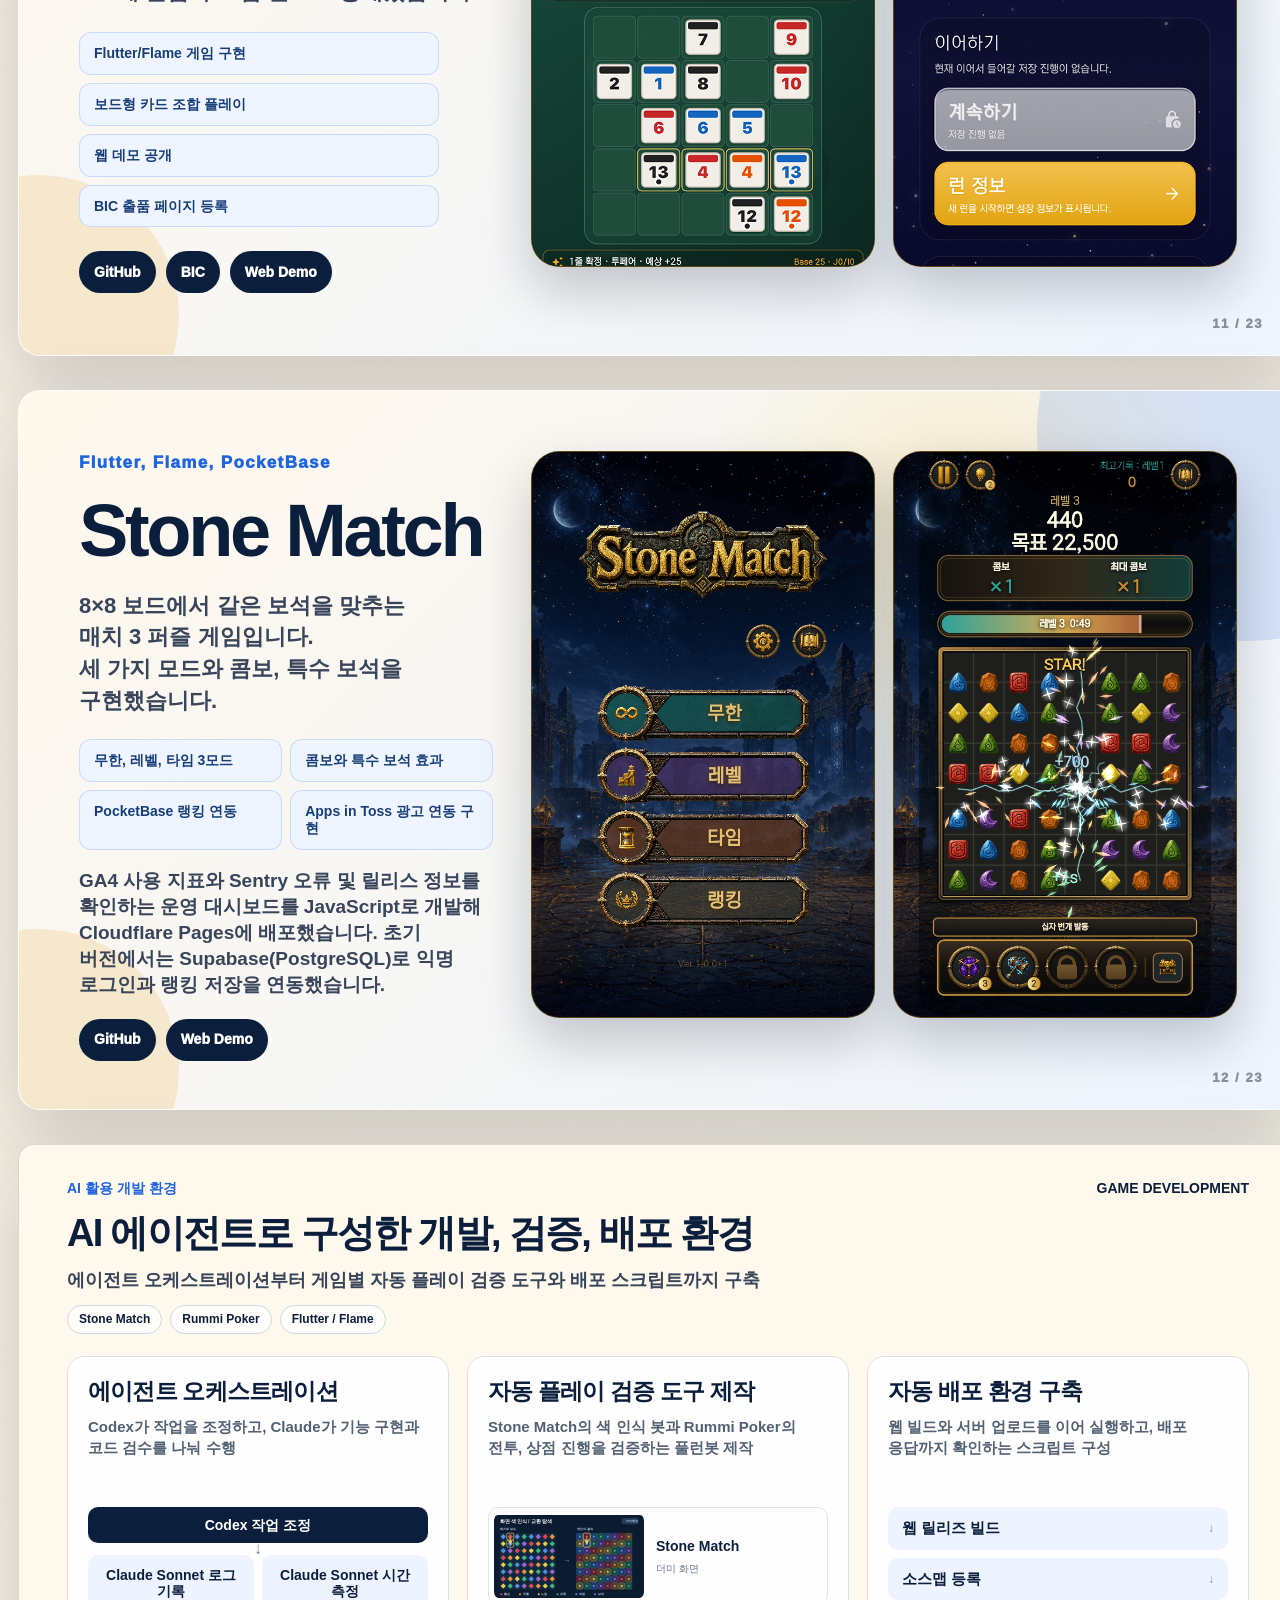
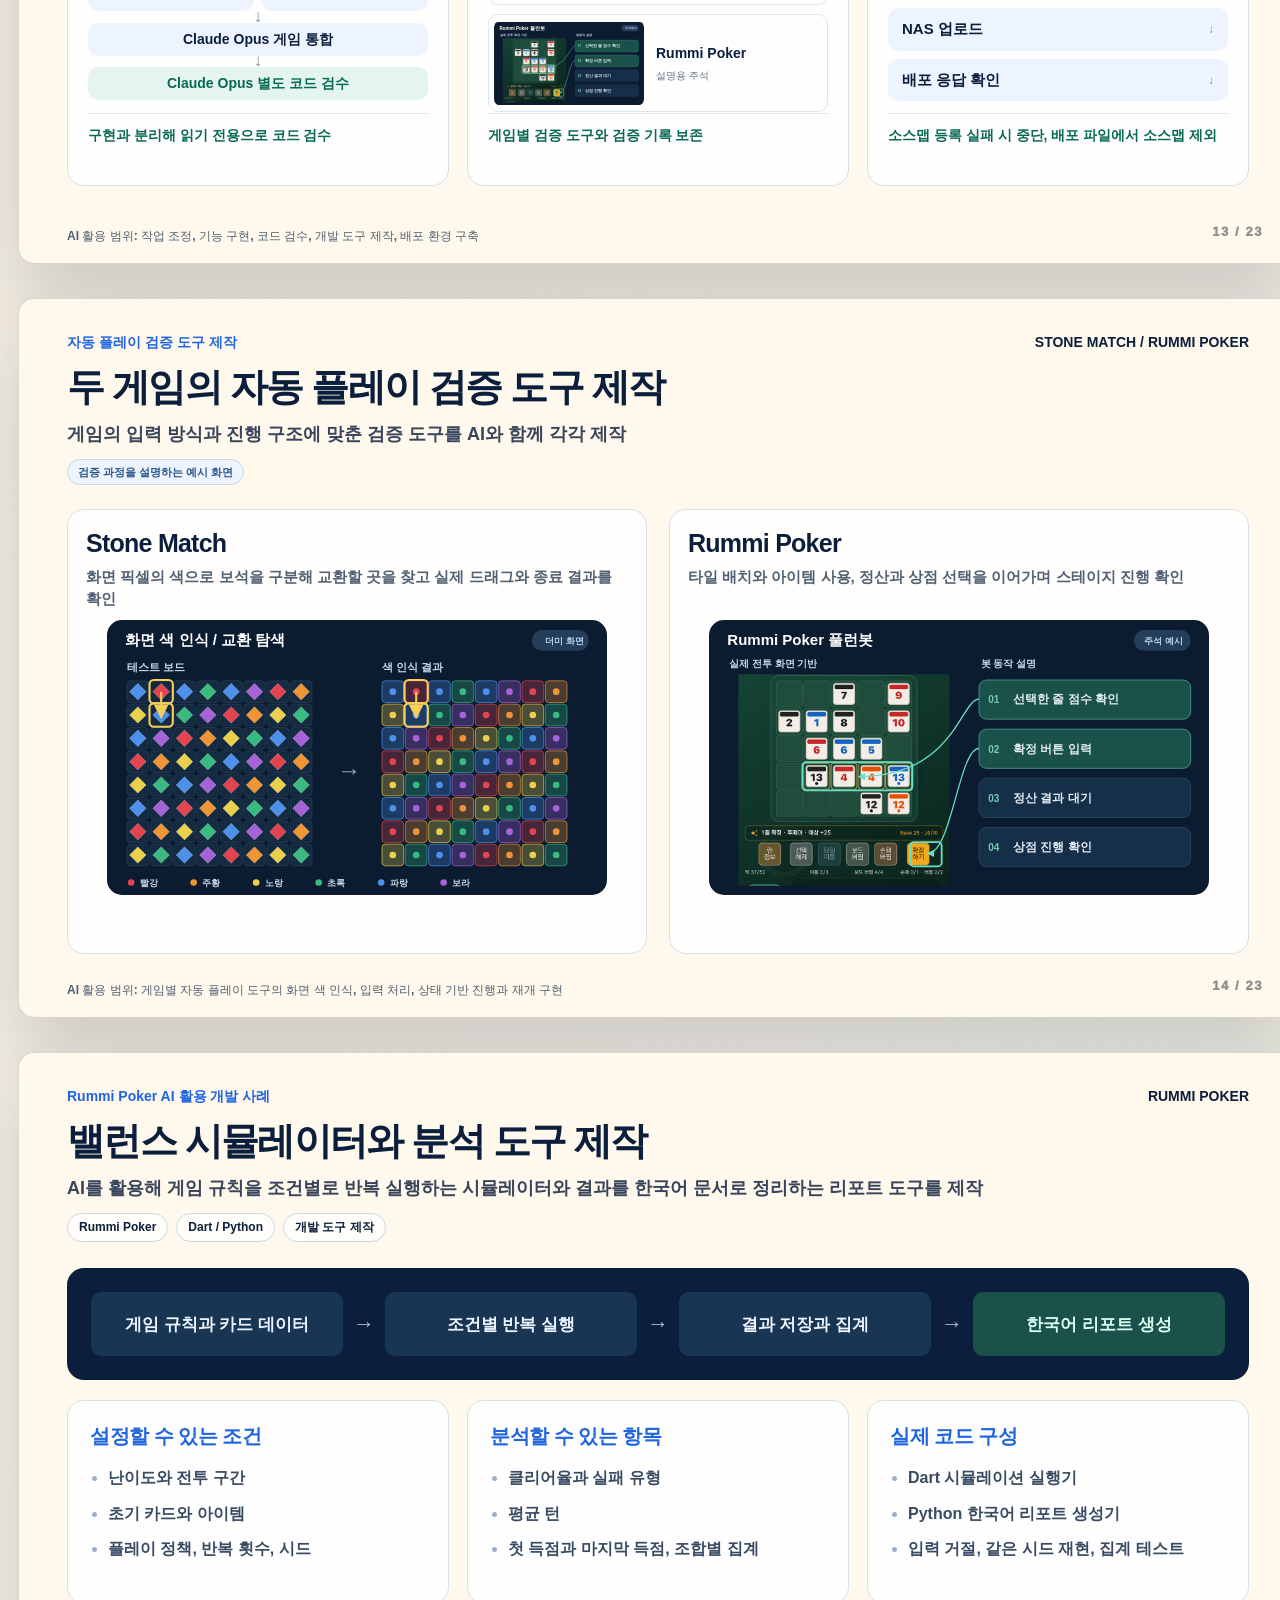
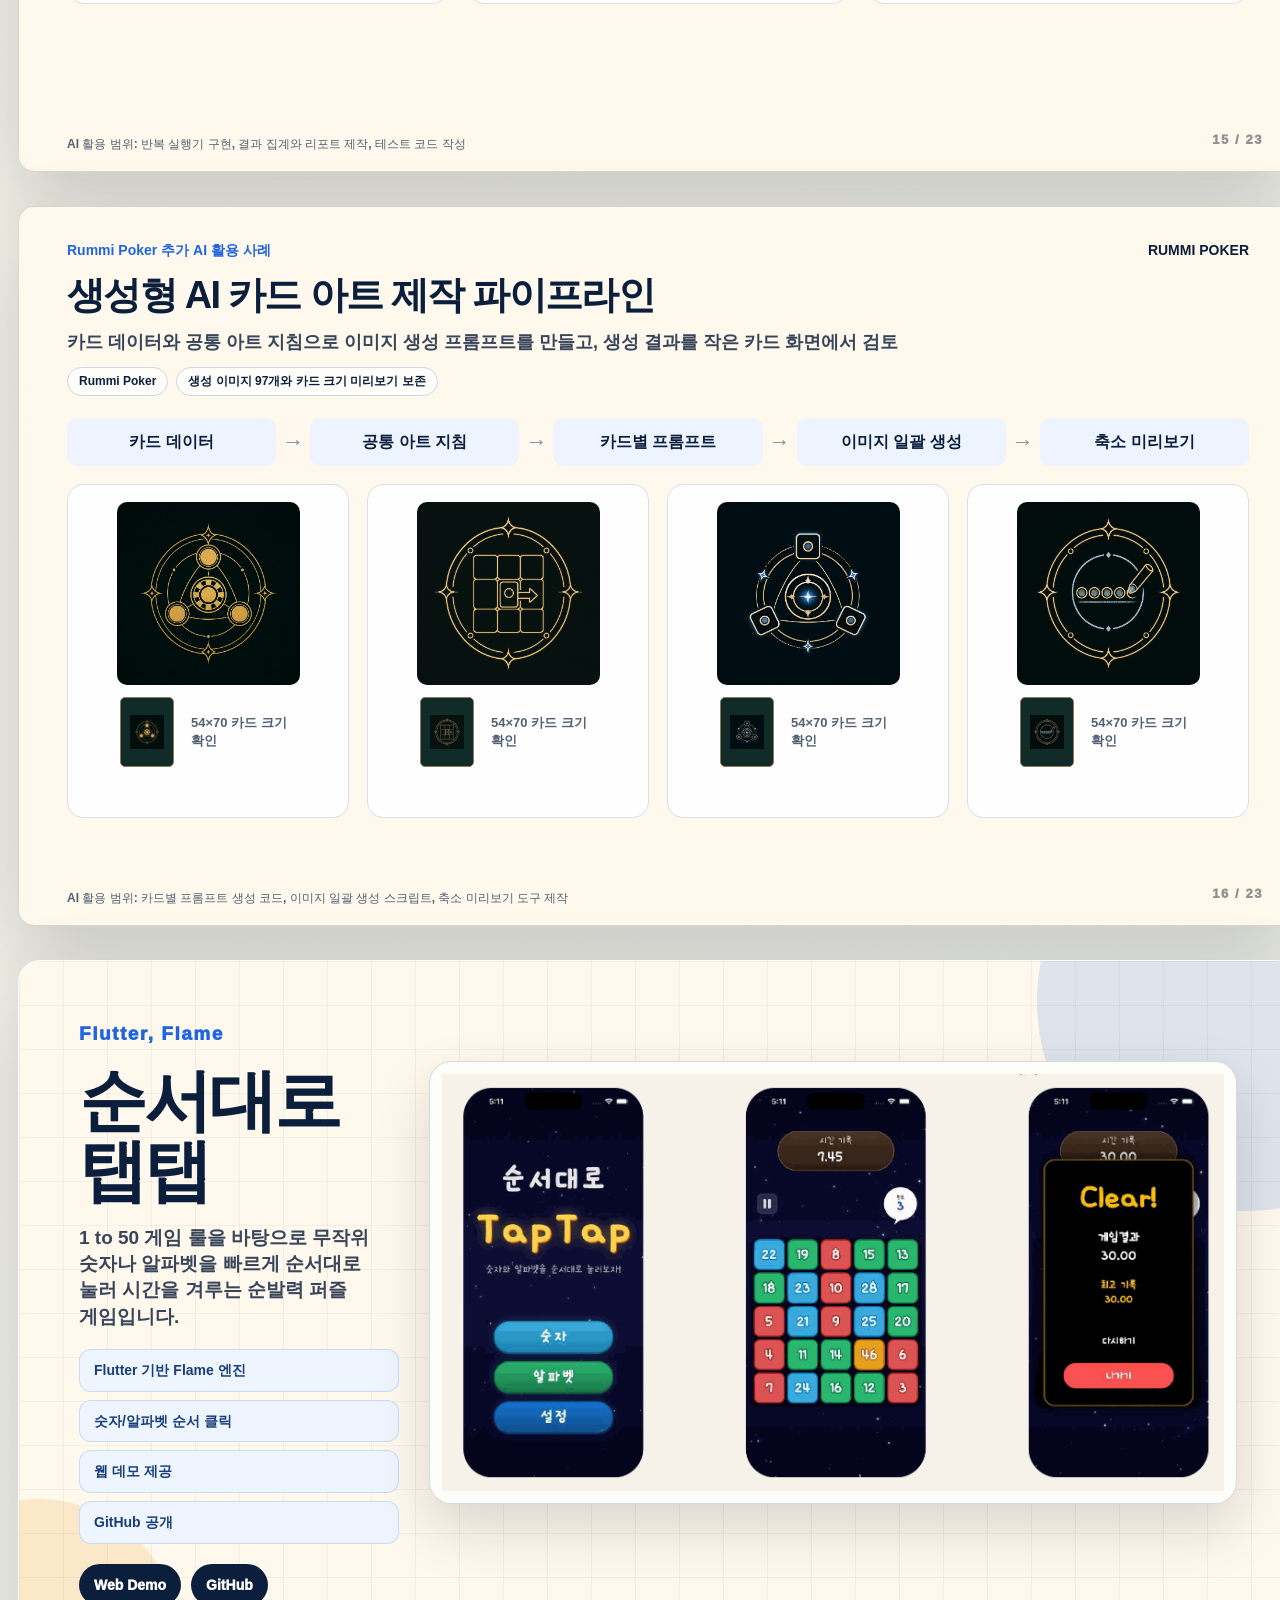
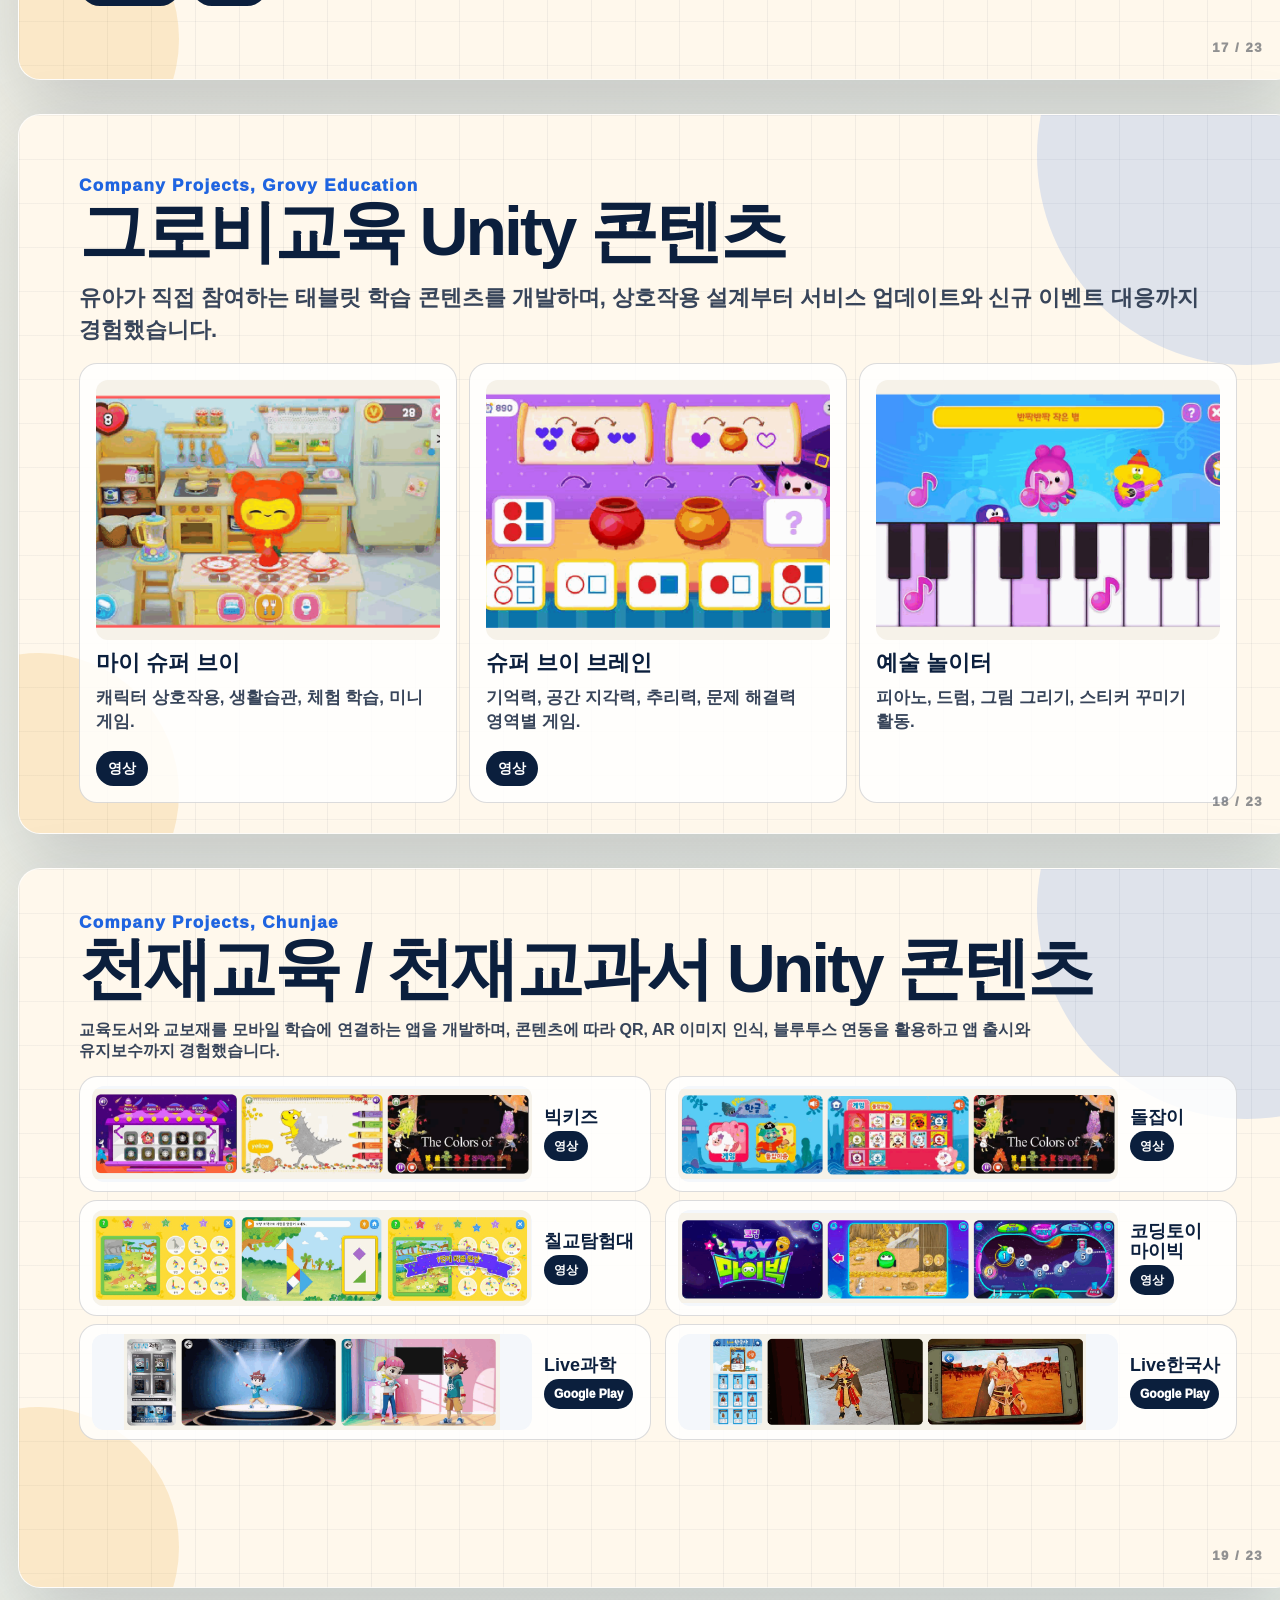
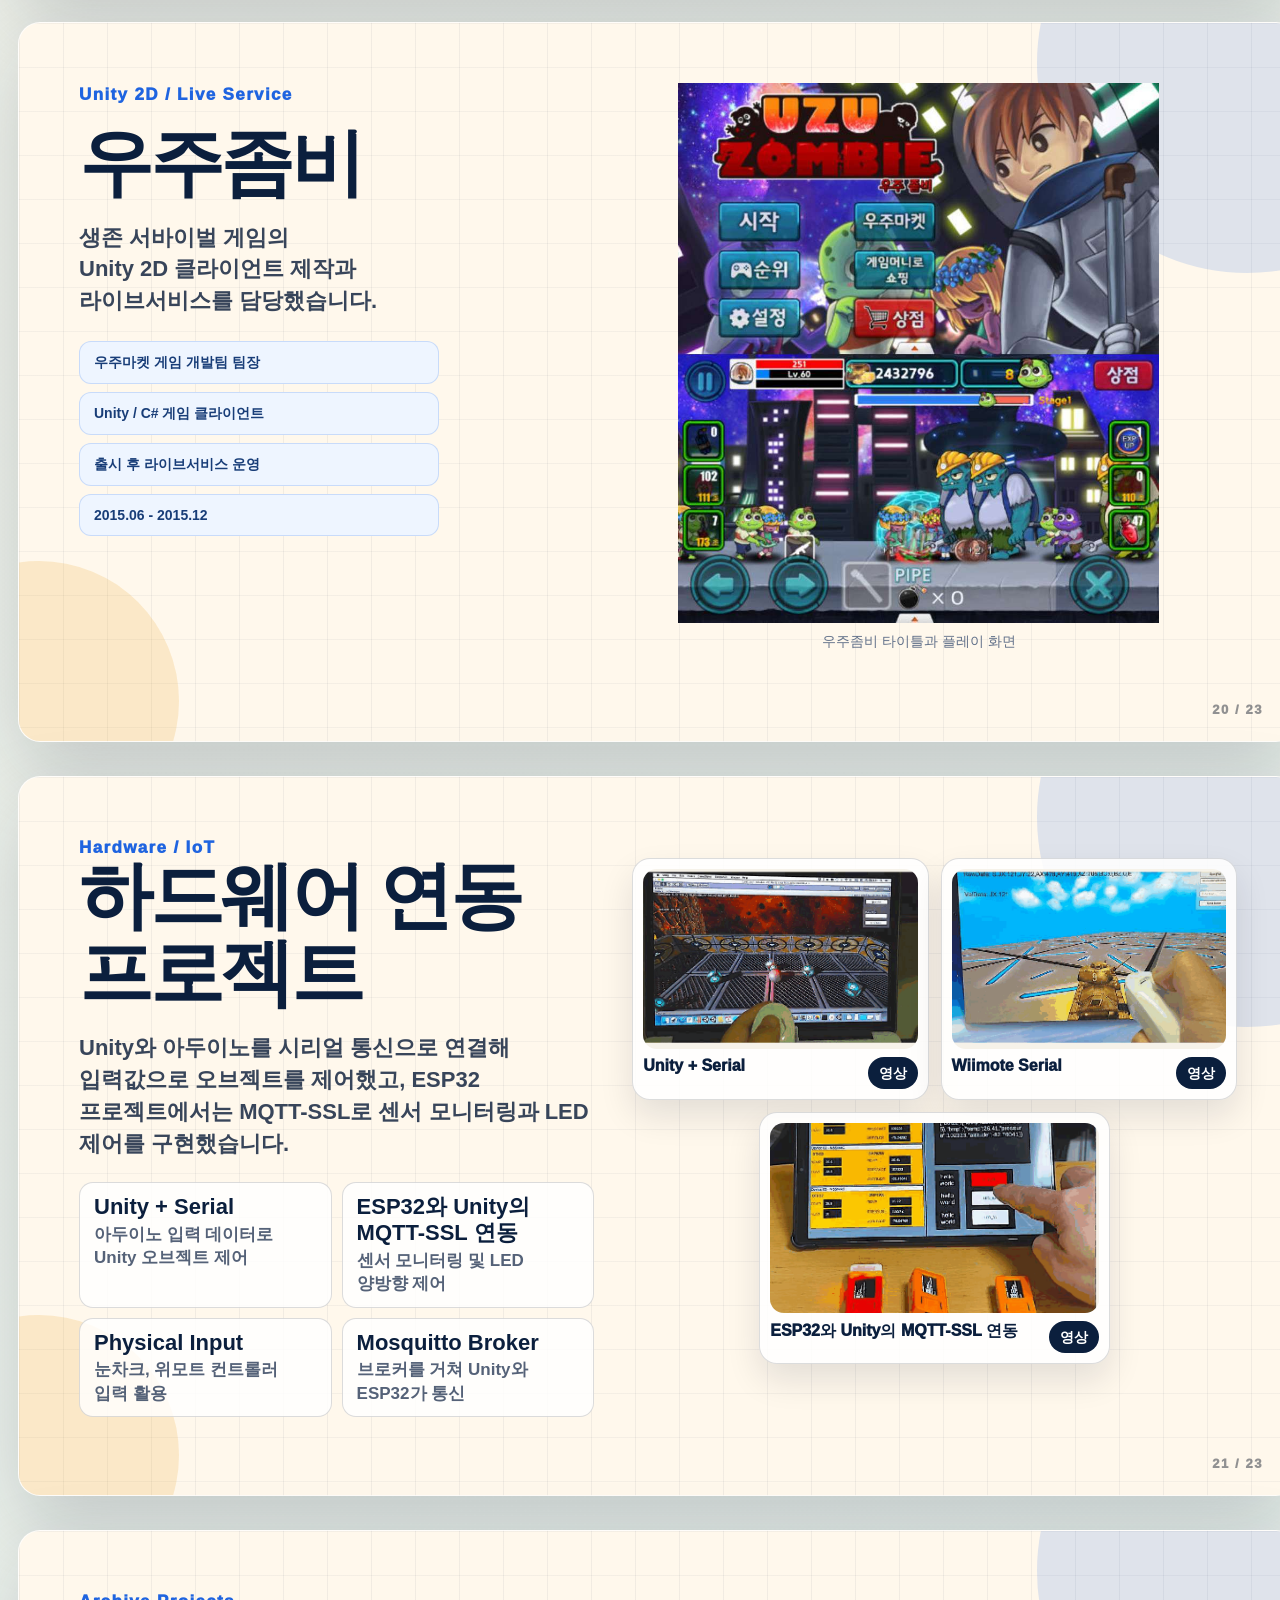
==== commit 15b5bc17: "수정: 웹과 슬라이드 기술 표기 및 제출용 PDF 통일" ====
--- a/Front_Portfolio/portfolio-ppt/index.html
+++ b/Front_Portfolio/portfolio-ppt/index.html
@@ -48,7 +48,7 @@
         <p>교육 콘텐츠와 모바일 앱, 게임을 만들고 출시해 운영했습니다.<br>서버 연동을 포함한 클라이언트 개발 경험을 쌓았습니다.</p>
       </div>
       <div class="metric-grid">
-        <article><b>13년 4개월</b><span>모바일/게임/웹 클라이언트 개발</span></article>
+        <article><b>13년 4개월</b><span>모바일/게임/<span class="keep-phrase">웹 클라이언트</span> 개발</span></article>
         <article><b>80여종</b><span>교육용 앱과 게임 제작, 출시, <span class="keep-phrase">유지보수</span></span></article>
         <article><b>4종</b><span>Flutter 상용/출시 준비 앱 <span class="keep-phrase">프로젝트</span></span></article>
         <article><b>AI / RAG</b><span>관광 챗봇과 ML 예측 앱 개발</span></article>
@@ -65,11 +65,11 @@
       <div class="slide-kicker">Tech Stack</div>
       <div class="title-row compact">
         <h2>프로젝트에 적용한 기술 스택</h2>
-        <p>모바일 앱 설계, 스토어 출시와 운영,<br>웹 클라이언트 개발 경험</p>
+        <p>모바일 앱 설계, 스토어 출시와 운영,<br><span class="keep-phrase">웹 클라이언트</span> 개발 경험</p>
       </div>
       <div class="stack-grid">
         <article><img src="./assets/icons/mobile-stack-rendered.png" alt=""><h3>Mobile</h3><p>Flutter, Flame, Android, iOS, Unity</p></article>
-        <article><img src="./assets/icons/backend-stack-rendered.png" alt=""><h3>Backend</h3><p>FastAPI, REST API,<br>WebSocket, Firebase(FCM)</p></article>
+        <article><img src="./assets/icons/backend-stack-rendered.png" alt=""><h3>Backend</h3><p>FastAPI, REST API,<br>WebSocket, <span class="keep-phrase">Firebase(FCM)</span></p></article>
         <article><div class="mini-icons"><img src="./assets/icons/ai-chip-user.png" alt=""><img src="./assets/icons/rag-docs-user.png" alt=""><img src="./assets/icons/ollama.svg" alt=""></div><h3>AI / Data</h3><p>RAG, ChromaDB, Ollama, ML, 데이터 분석</p></article>
         <article><img src="./assets/icons/iot-stack-rendered.png" alt=""><h3>Hardware</h3><p>Arduino, ESP32, <span class="keep-phrase">Raspberry Pi</span>, MQTT, Serial</p></article>
         <article><h3>State / Pattern</h3><p>Riverpod, Provider, MVVM, 앱 구조 설계</p></article>
@@ -135,8 +135,8 @@
       <div class="project-copy">
         <p class="overline">Flutter, FastAPI, WebSocket, 출시 준비 중</p>
         <h2>SyncFlow</h2>
-        <p>2~5인 팀이 쓰는 가벼운 실시간 협업 칸반 보드 앱입니다. 카드 이동, 담당자 변경, 멘션, 초대 코드, Soft Lock을 구현했습니다.</p>
-        <ul class="bullet-grid"><li>WebSocket 실시간 동기화</li><li>FCM 원격 푸시</li><li>6자리 초대 코드</li><li>카드 편집 Soft Lock</li></ul>
+        <p>2~5인 팀이 쓰는 가벼운 실시간 협업 칸반 보드 앱입니다. 카드 이동, 담당자 변경, 멘션, 초대 코드, <span class="keep-phrase">Soft Lock을</span> 구현했습니다.</p>
+        <ul class="bullet-grid"><li>WebSocket 실시간 동기화</li><li>FCM 원격 푸시</li><li>6자리 초대 코드</li><li>카드 편집 <span class="keep-phrase">Soft Lock</span></li></ul>
         <div class="link-row"><a href="https://github.com/cheng80/syncflow">GitHub</a></div>
       </div>
       <figure class="phone-board wide"><img src="./assets/pdf/syncflow-screens.png" alt="SyncFlow 앱 스크린샷"></figure>
@@ -203,8 +203,8 @@
           <p class="overline">Flutter, Flame, PocketBase</p>
           <h2>Stone Match</h2>
           <p>8×8 보드에서 같은 보석을 맞추는<br>매치 3 퍼즐 게임입니다.<br>세 가지 모드와 콤보, 특수 보석을 구현했습니다.</p>
-          <ul class="bullet-grid"><li>무한, 레벨, 타임 3모드</li><li>콤보와 특수 보석 효과</li><li>PocketBase 랭킹 연동</li><li>Apps in Toss 광고 연동 구현</li></ul>
-          <p class="ops-summary">GA4 사용 지표와 Sentry 오류 및 릴리스 정보를 확인하는 운영 대시보드를 JavaScript로 개발해 Cloudflare Pages에 배포했습니다. 초기 버전에서는 Supabase(PostgreSQL)로 익명 로그인과 랭킹 저장을 연동했습니다.</p>
+          <ul class="bullet-grid"><li>무한, 레벨, 타임 3모드</li><li>콤보와 특수 보석 효과</li><li>PocketBase 랭킹 연동</li><li><span class="keep-phrase">Apps in Toss</span> 광고 연동 구현</li></ul>
+          <p class="ops-summary">GA4 사용 지표와 Sentry 오류 및 릴리스 정보를 확인하는 운영 대시보드를 JavaScript로 개발해 <span class="keep-phrase">Cloudflare Pages에</span> 배포했습니다. 초기 버전에서는 Supabase(PostgreSQL)로 익명 로그인과 랭킹 저장을 연동했습니다.</p>
           <div class="link-row"><a href="https://github.com/cheng80/jewelmatch">GitHub</a><a href="https://cheng80.myqnapcloud.com/match/">Web Demo</a></div>
         </div>
         <figure class="game-phones"><img src="./assets/projects/stone-match/stone-match-title.png" width="636" height="1048" alt="Stone Match 타이틀 화면"><img src="./assets/projects/stone-match/stone-match-gameplay.png" width="636" height="1048" alt="Stone Match 레벨 모드, 토르 망치의 십자번개 효과"></figure>
@@ -216,8 +216,8 @@
   <div class="ai-topline"><span>AI 활용 개발 환경</span><span class="ai-project">GAME DEVELOPMENT</span></div>
   <h2 class="ai-title">AI 에이전트로 구성한 개발, 검증, 배포 환경</h2><p class="ai-summary">에이전트 오케스트레이션부터 게임별 자동 플레이 검증 도구와 배포 스크립트까지 구축</p><div class="ai-tags"><span>Stone Match</span><span>Rummi Poker</span><span>Flutter / Flame</span></div>
   <div class="ai-work-grid">
-    <section class="ai-work-card"><header><h3>에이전트 오케스트레이션</h3><p>Codex가 작업을 조정하고, Claude가 기능 구현과 코드 검수를 나눠 수행</p></header><div class="ai-agent-map"><div class="ai-node ai-coordinator">Codex 작업 조정</div><div class="ai-arrow">↓</div><div class="ai-agent-pair"><div class="ai-node">Claude Sonnet 로그 기록</div><div class="ai-node">Claude Sonnet 시간 측정</div></div><div class="ai-arrow">↓</div><div class="ai-node">Claude Opus 게임 통합</div><div class="ai-arrow">↓</div><div class="ai-node ai-review">Claude Opus 별도 코드 검수</div></div><div class="ai-artifact">구현과 분리해 읽기 전용으로 코드 검수</div></section>
-    <section class="ai-work-card"><header><h3>자동 플레이 검증 도구 제작</h3><p>Stone Match의 색 인식 봇과 Rummi Poker의 전투, 상점 진행을 검증하는 풀런봇 제작</p></header><div class="ai-bot-examples"><div class="ai-bot-example"><img src="./assets/ai-workflow/stone-color-analysis-demo.svg" alt="Stone Match 색 인식 더미 화면"><div><strong>Stone Match</strong><small>더미 화면</small></div></div><div class="ai-bot-example"><img src="./assets/ai-workflow/rummi-fullrun-annotated.svg" alt="실제 루미 포커 전투 화면에 봇 동작을 설명하는 표시를 더한 예시"><div><strong>Rummi Poker</strong><small>설명용 주석</small></div></div></div><div class="ai-artifact">게임별 검증 도구와 검증 기록 보존</div></section>
+    <section class="ai-work-card"><header><h3>에이전트 오케스트레이션</h3><p>Codex가 작업을 조정하고, Claude가 기능 구현과 코드 검수를 나눠 수행</p></header><div class="ai-agent-map"><div class="ai-node ai-coordinator">Codex 작업 조정</div><div class="ai-arrow">↓</div><div class="ai-agent-pair"><div class="ai-node">Claude&nbsp;Sonnet 로그 기록</div><div class="ai-node">Claude&nbsp;Sonnet 시간 측정</div></div><div class="ai-arrow">↓</div><div class="ai-node">Claude Opus 게임 통합</div><div class="ai-arrow">↓</div><div class="ai-node ai-review">Claude Opus 별도 코드 검수</div></div><div class="ai-artifact">구현과 분리해 읽기 전용으로 코드 검수</div></section>
+    <section class="ai-work-card"><header><h3>자동 플레이 검증 도구 제작</h3><p><span class="keep-phrase">Stone Match의</span> 색 인식 봇과 <span class="keep-phrase">Rummi Poker의</span> 전투, 상점 진행을 검증하는 풀런봇 제작</p></header><div class="ai-bot-examples"><div class="ai-bot-example"><img src="./assets/ai-workflow/stone-color-analysis-demo.svg" alt="Stone Match 색 인식 더미 화면"><div><strong class="keep-phrase">Stone Match</strong><small>더미 화면</small></div></div><div class="ai-bot-example"><img src="./assets/ai-workflow/rummi-fullrun-annotated.svg" alt="실제 루미 포커 전투 화면에 봇 동작을 설명하는 표시를 더한 예시"><div><strong class="keep-phrase">Rummi Poker</strong><small>설명용 주석</small></div></div></div><div class="ai-artifact">게임별 검증 도구와 검증 기록 보존</div></section>
     <section class="ai-work-card"><header><h3>자동 배포 환경 구축</h3><p>웹 빌드와 서버 업로드를 이어 실행하고, 배포 응답까지 확인하는 스크립트 구성</p></header><div class="ai-skill-steps"><div class="ai-node"><span>웹 릴리즈 빌드</span><b>↓</b></div><div class="ai-node"><span>소스맵 등록</span><b>↓</b></div><div class="ai-node"><span>NAS 업로드</span><b>↓</b></div><div class="ai-node"><span>배포 응답 확인</span><b>↓</b></div></div><div class="ai-artifact">소스맵 등록 실패 시 중단, 배포 파일에서 소스맵 제외</div></section>
   </div><footer class="ai-foot"><p>AI 활용 범위: 작업 조정, 기능 구현, 코드 검수, 개발 도구 제작, 배포 환경 구축</p></footer>
   <div class="slide-no">13 / 23</div>
@@ -288,7 +288,7 @@
         <div class="project-copy">
           <p class="overline">Unity 2D / Live Service</p>
           <h2>우주좀비</h2>
-          <p>생존 서바이벌 게임의<br>Unity 2D 클라이언트 제작과<br>라이브서비스를 담당했습니다.</p>
+          <p>생존 서바이벌 게임의<br><span class="keep-phrase">Unity 2D</span> 클라이언트 제작과<br>라이브서비스를 담당했습니다.</p>
           <ul class="bullet-grid"><li>우주마켓 게임 개발팀 팀장</li><li>Unity / C# 게임 클라이언트</li><li>출시 후 라이브서비스 운영</li><li>2015.06 - 2015.12</li></ul>
         </div>
         <figure class="unity-case-image"><img src="./assets/projects/space-zombie/space-zombie-screens.jpg" width="896" height="1006" alt="우주좀비의 타이틀과 실제 플레이 화면"><figcaption>우주좀비 타이틀과 플레이 화면</figcaption></figure>
@@ -304,7 +304,7 @@
           <p>Unity와 아두이노를 시리얼 통신으로 연결해 입력값으로 오브젝트를 제어했고, ESP32 프로젝트에서는 <span class="keep-phrase">MQTT-SSL로</span> 센서 모니터링과 LED 제어를 구현했습니다.</p>
           <div class="flow-cards two-col">
             <article><b>Unity + Serial</b><span>아두이노 입력 데이터로 Unity 오브젝트 제어</span></article>
-            <article><b>MQTT-SSL + ESP32</b><span>센서 모니터링 및 LED 양방향 제어</span></article>
+            <article><b>ESP32와 Unity의<br>MQTT-SSL 연동</b><span>센서 모니터링 및 LED 양방향 제어</span></article>
             <article><b>Physical Input</b><span>눈차크, 위모트 컨트롤러 입력 활용</span></article>
             <article><b>Mosquitto Broker</b><span>브로커를 거쳐 Unity와 ESP32가 통신</span></article>
           </div>
@@ -322,7 +322,7 @@
           </article>
           <article>
             <img src="./assets/pdf/hardware-split/mqtt-esp32.png" alt="MQTT SSL ESP32 Unity 연동">
-            <span>MQTT-SSL + ESP32</span>
+            <span>ESP32와 Unity의 <span class="keep-phrase">MQTT-SSL</span> 연동</span>
             <a href="https://youtu.be/mYoYQJKDidM">영상</a>
           </article>
         </div>
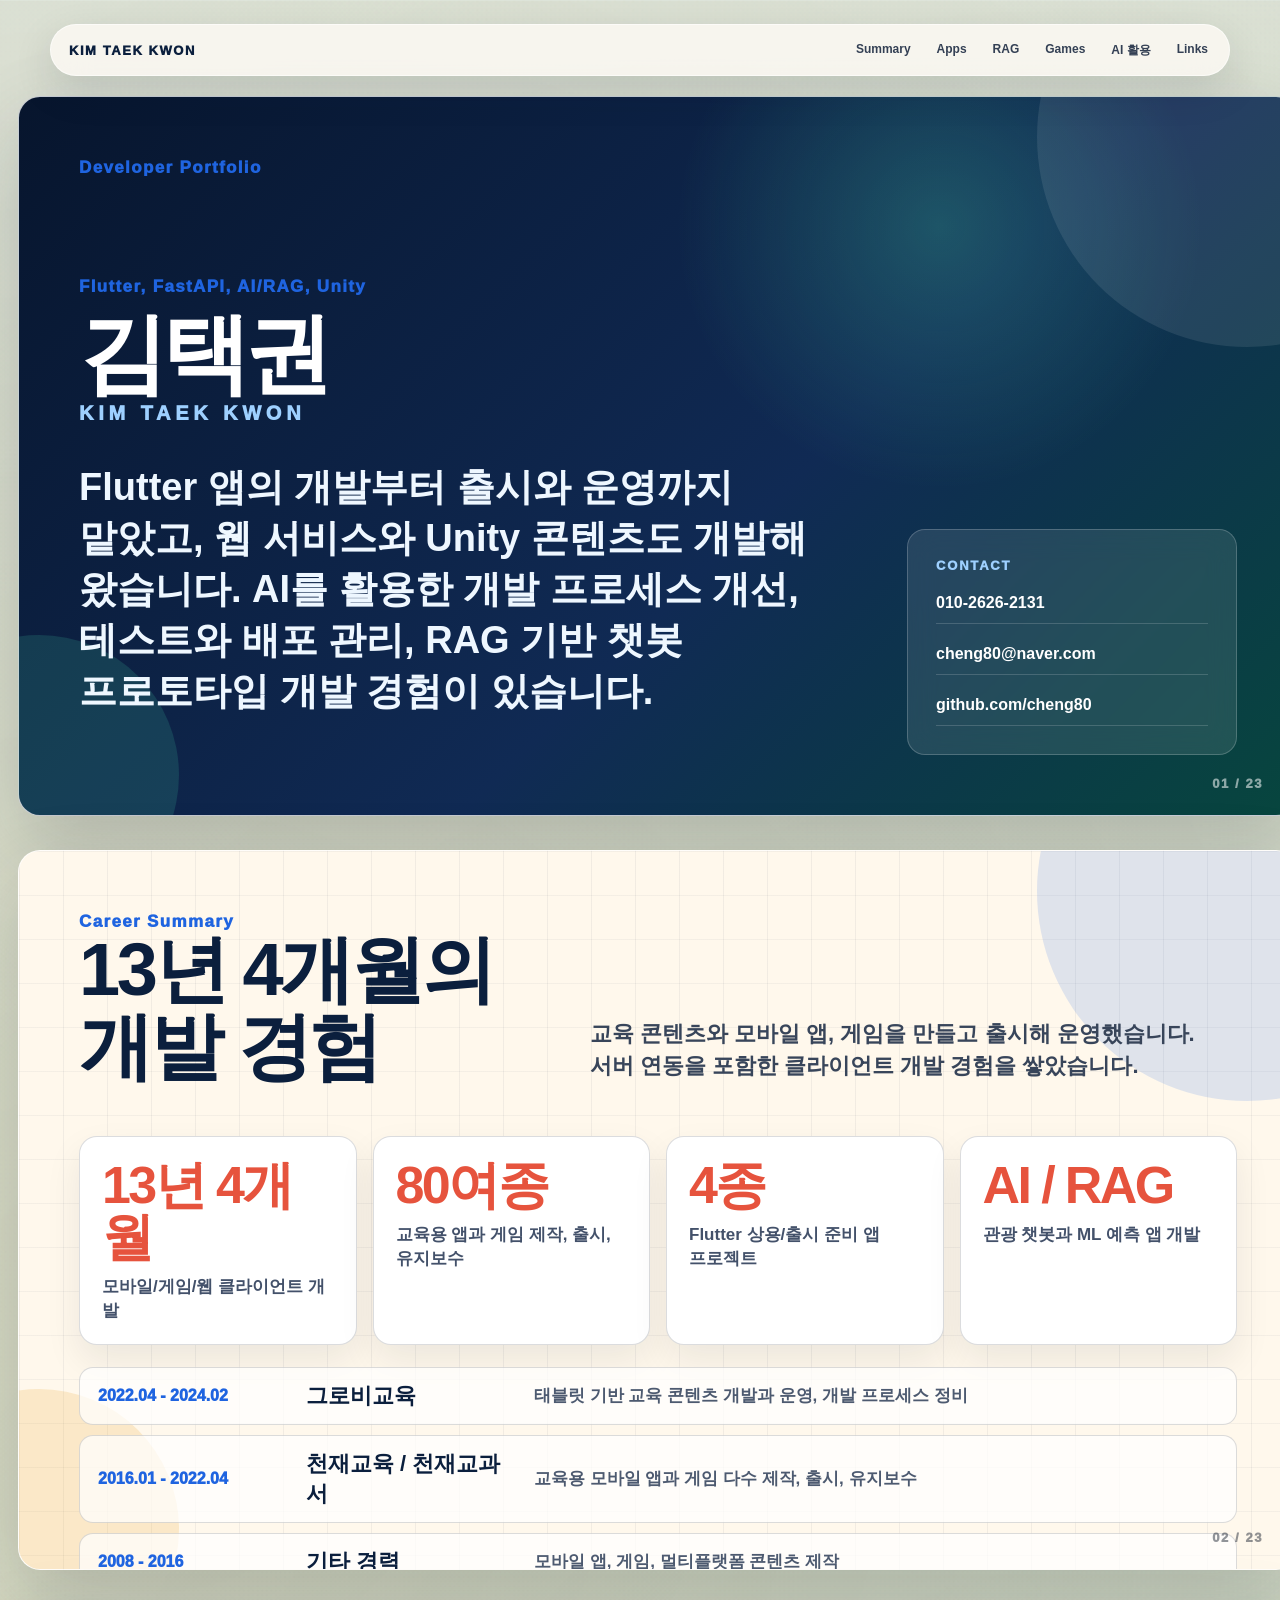
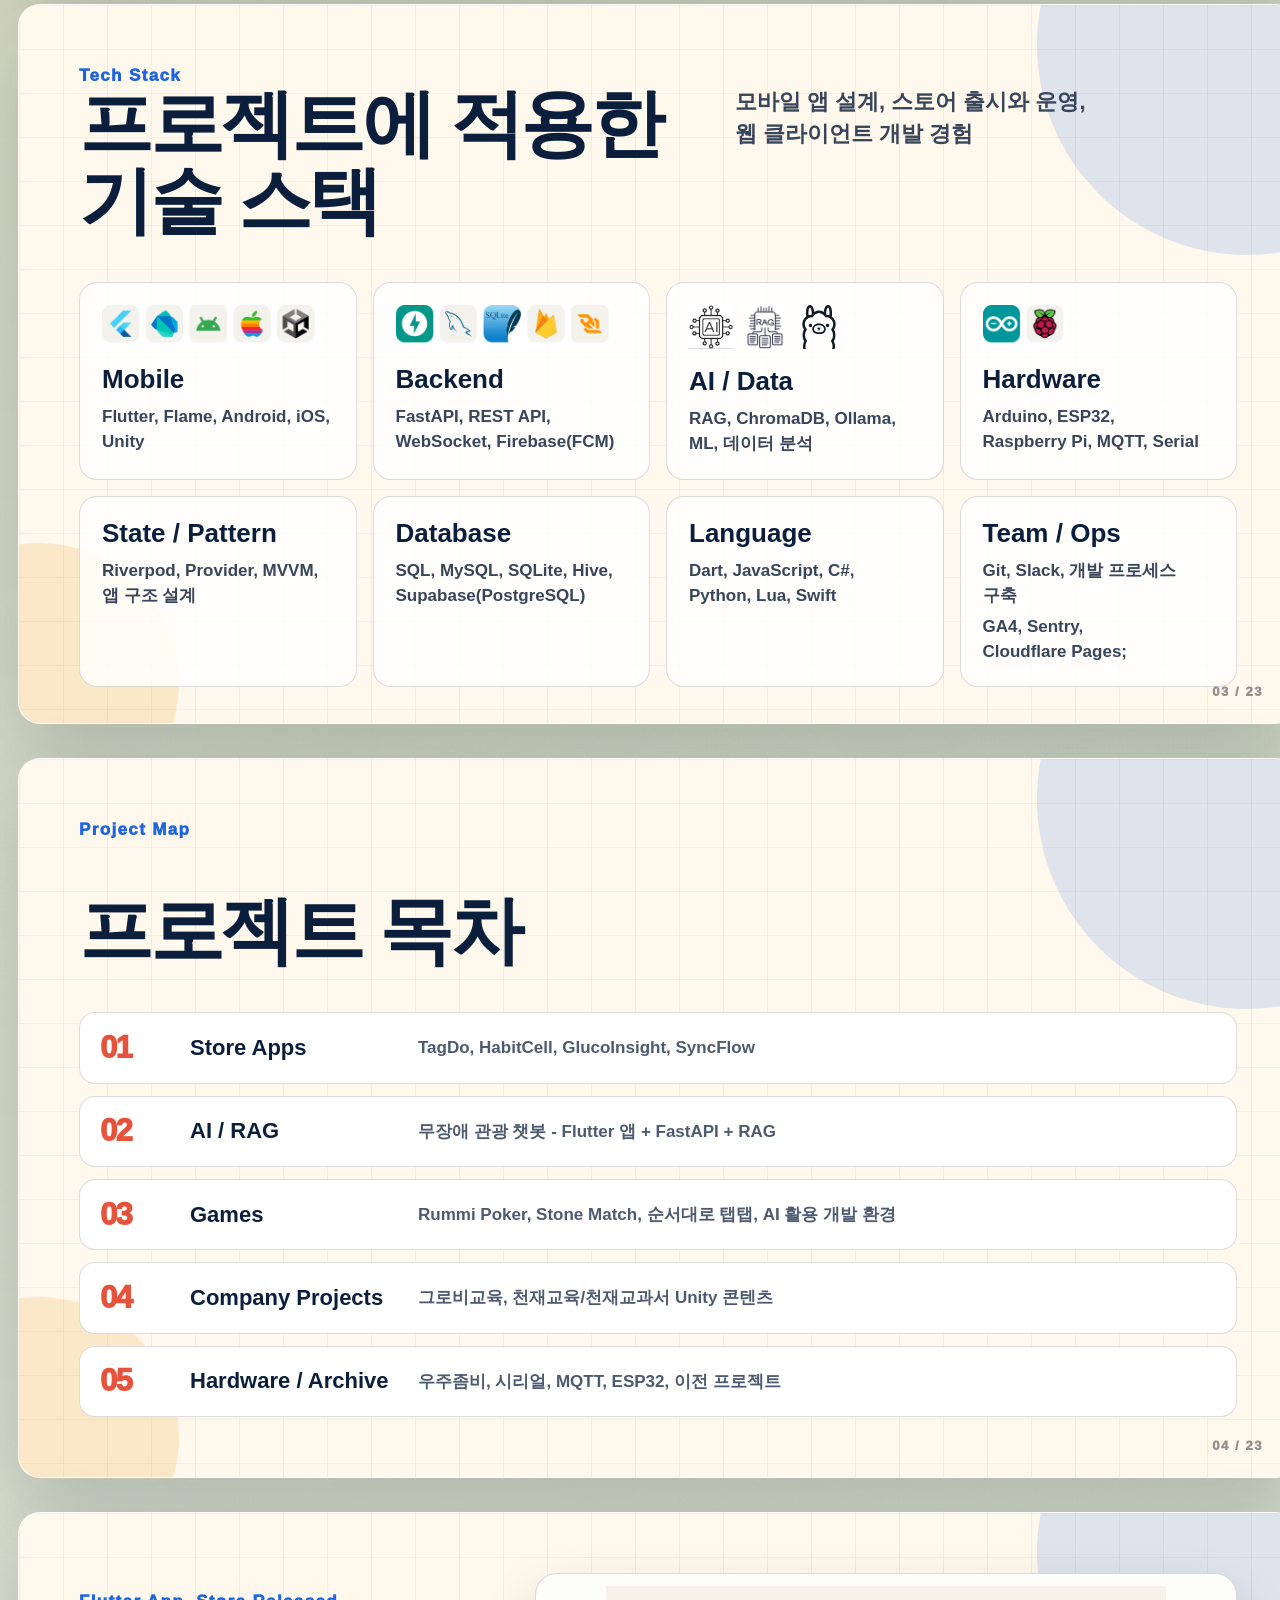
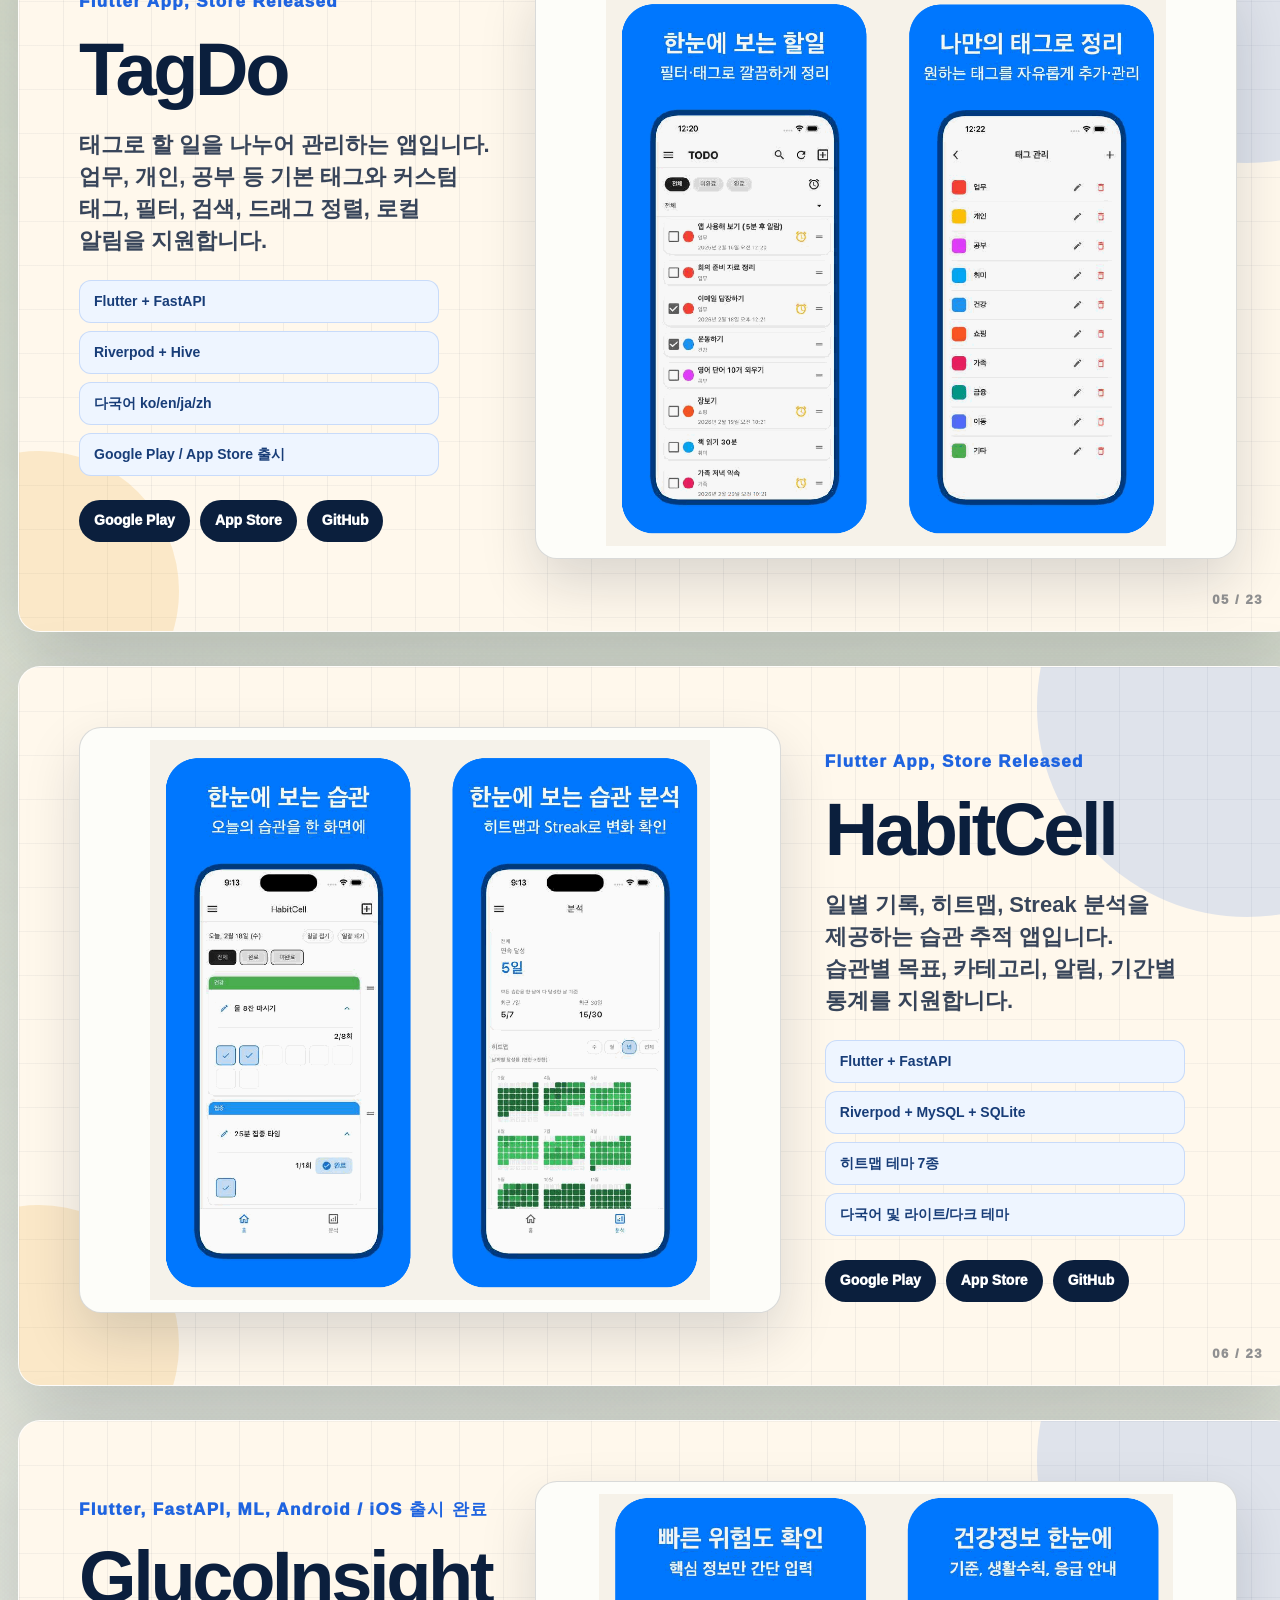
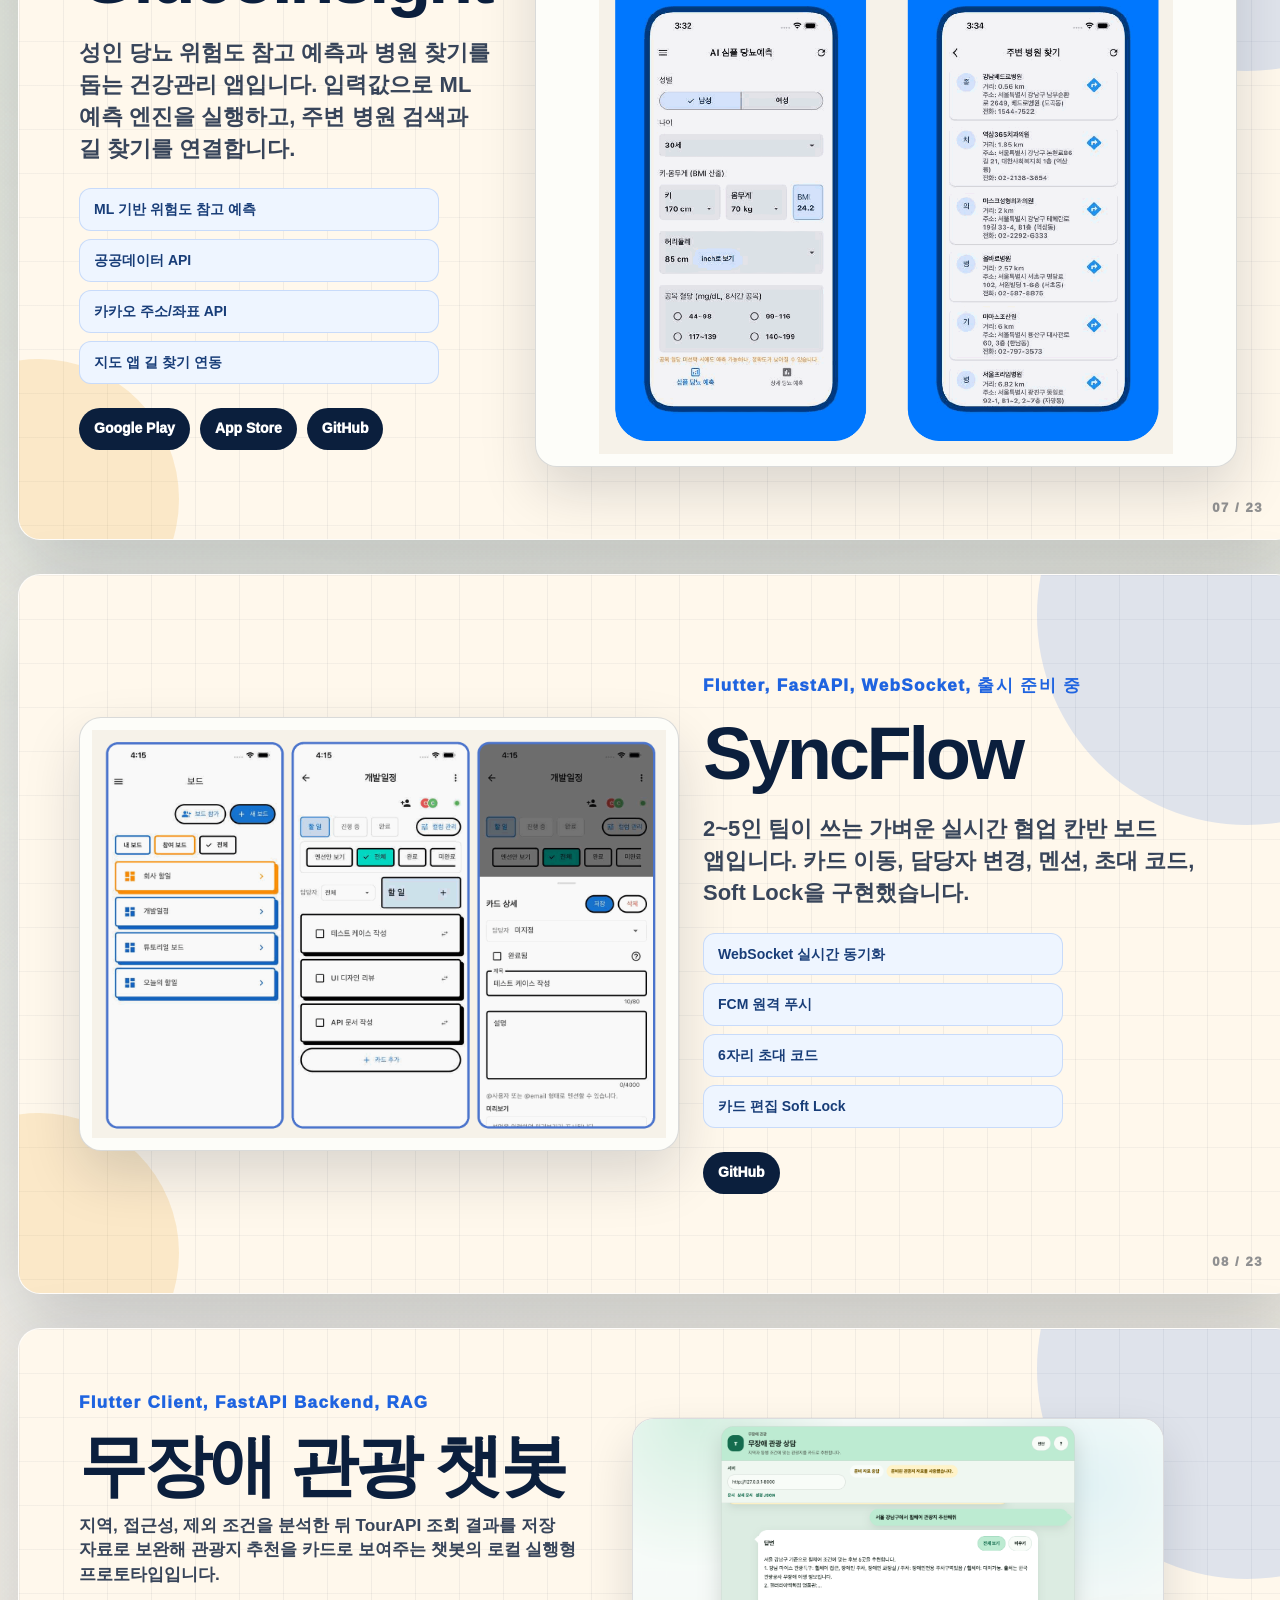
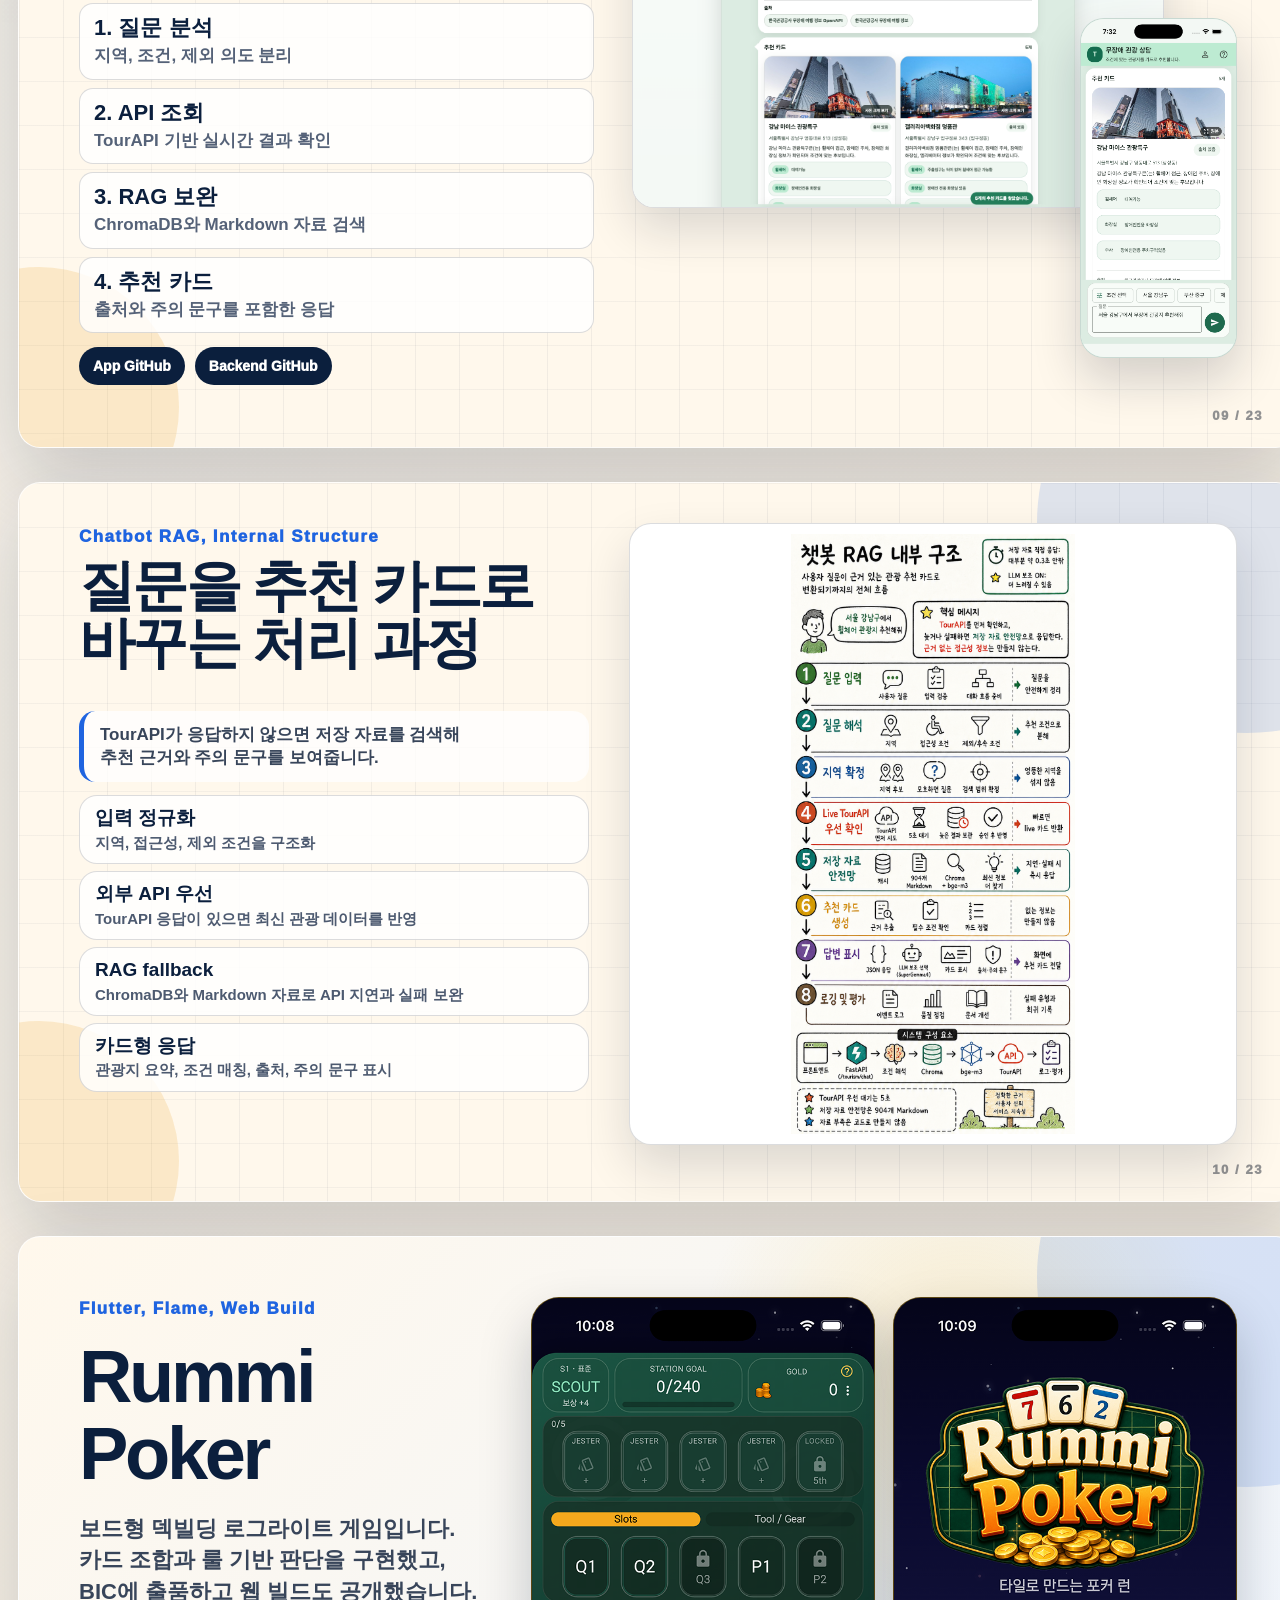
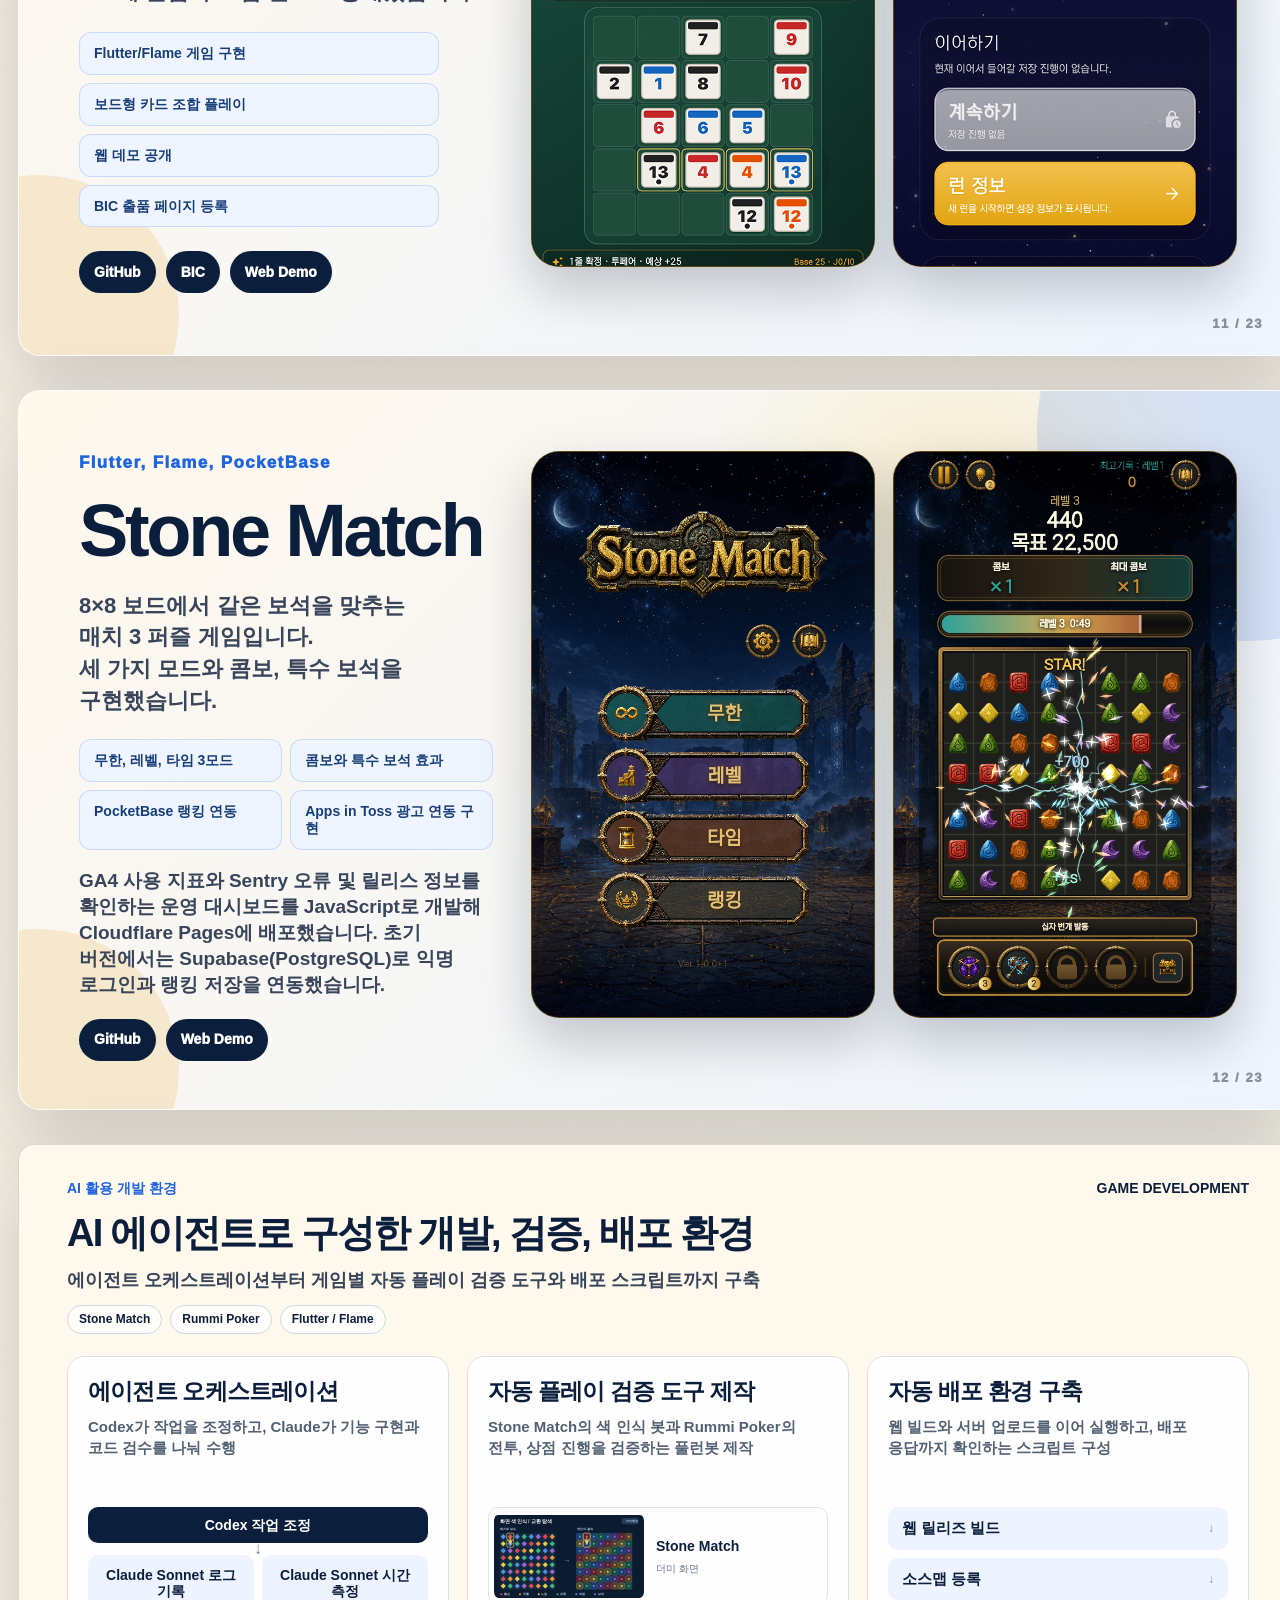
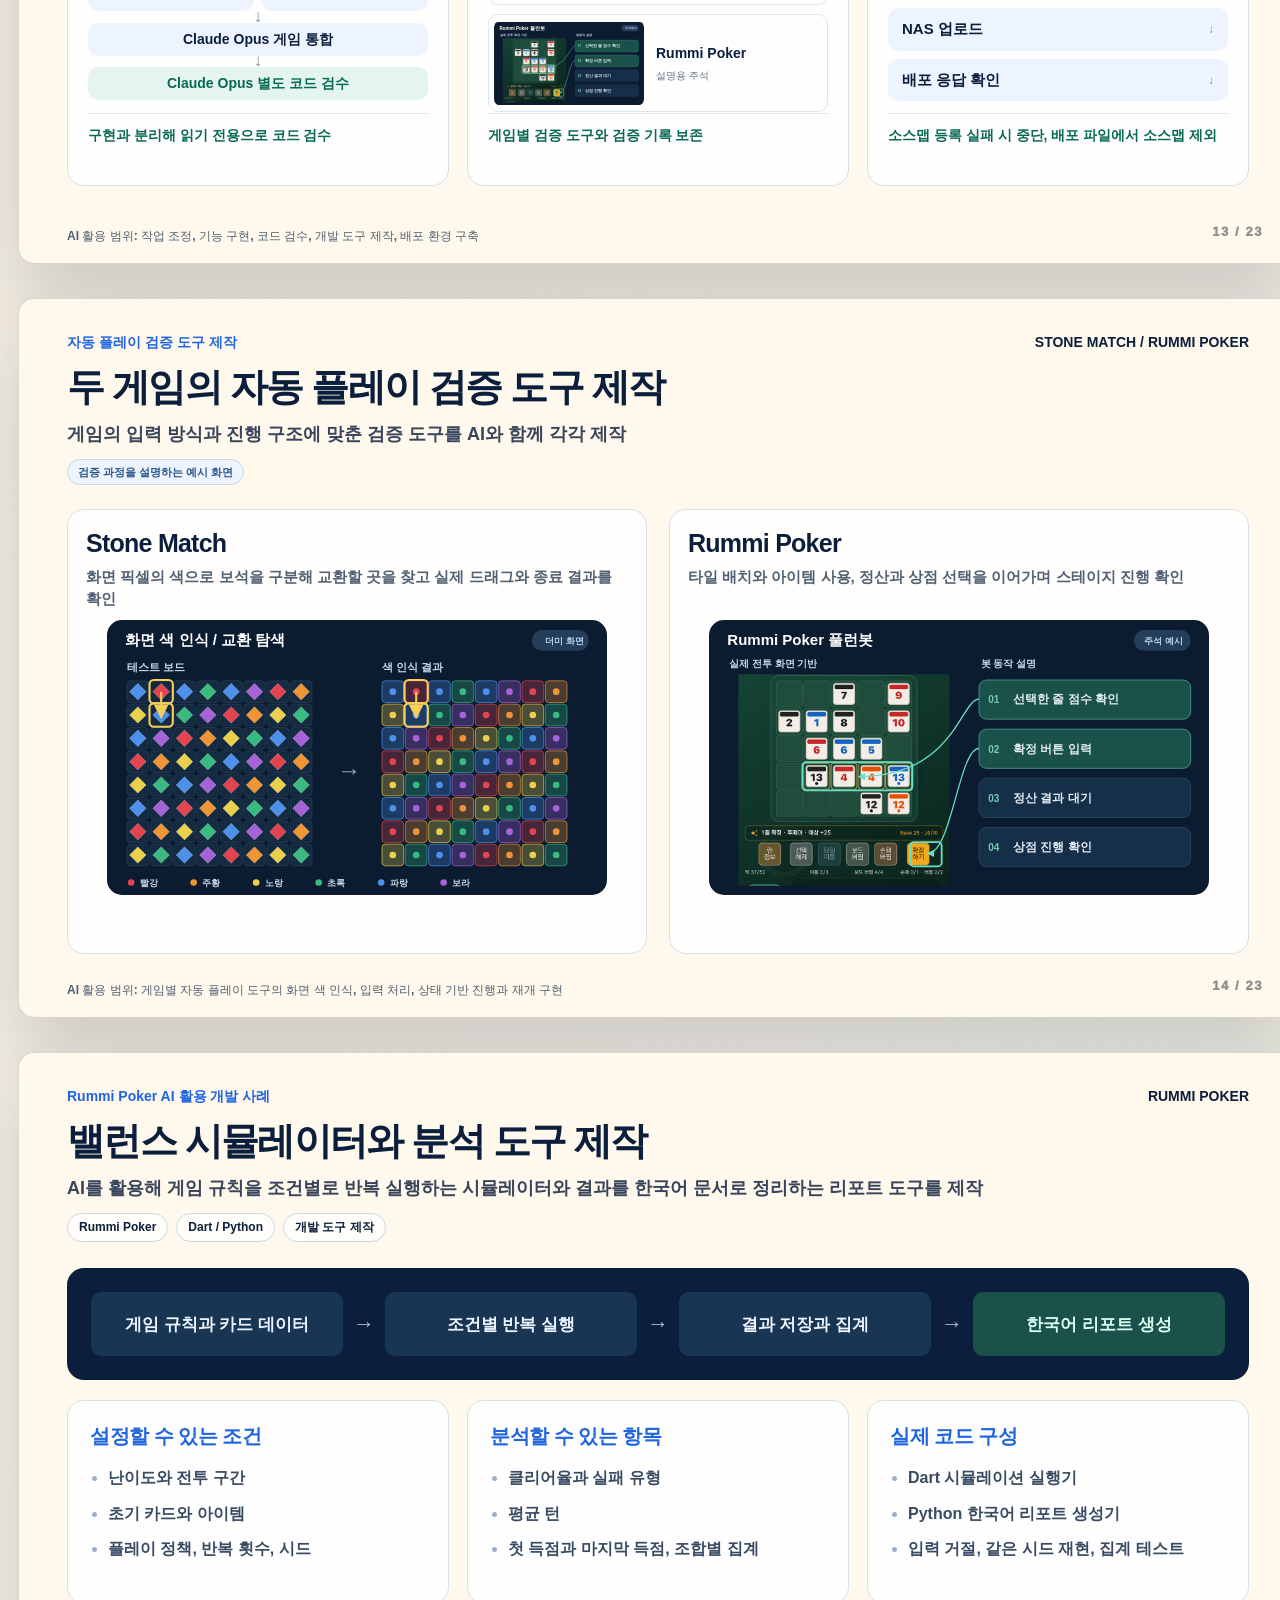
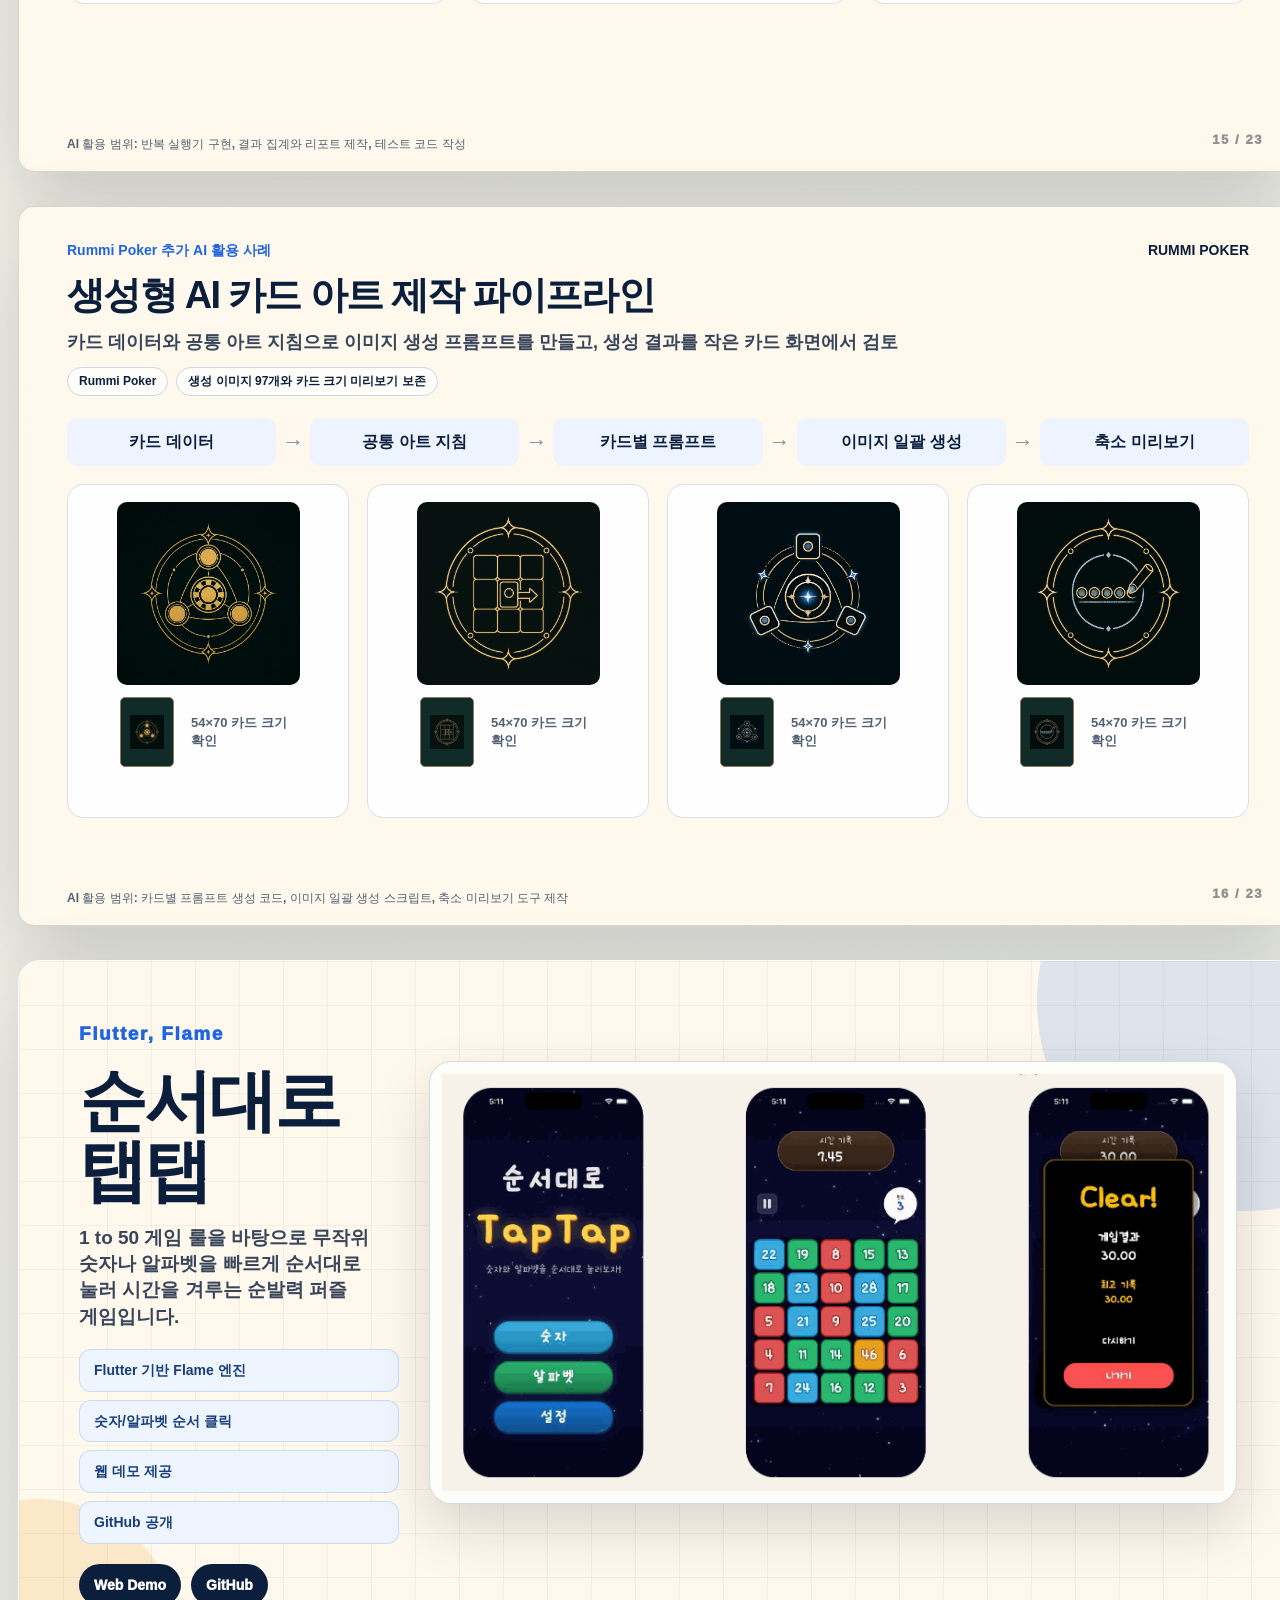
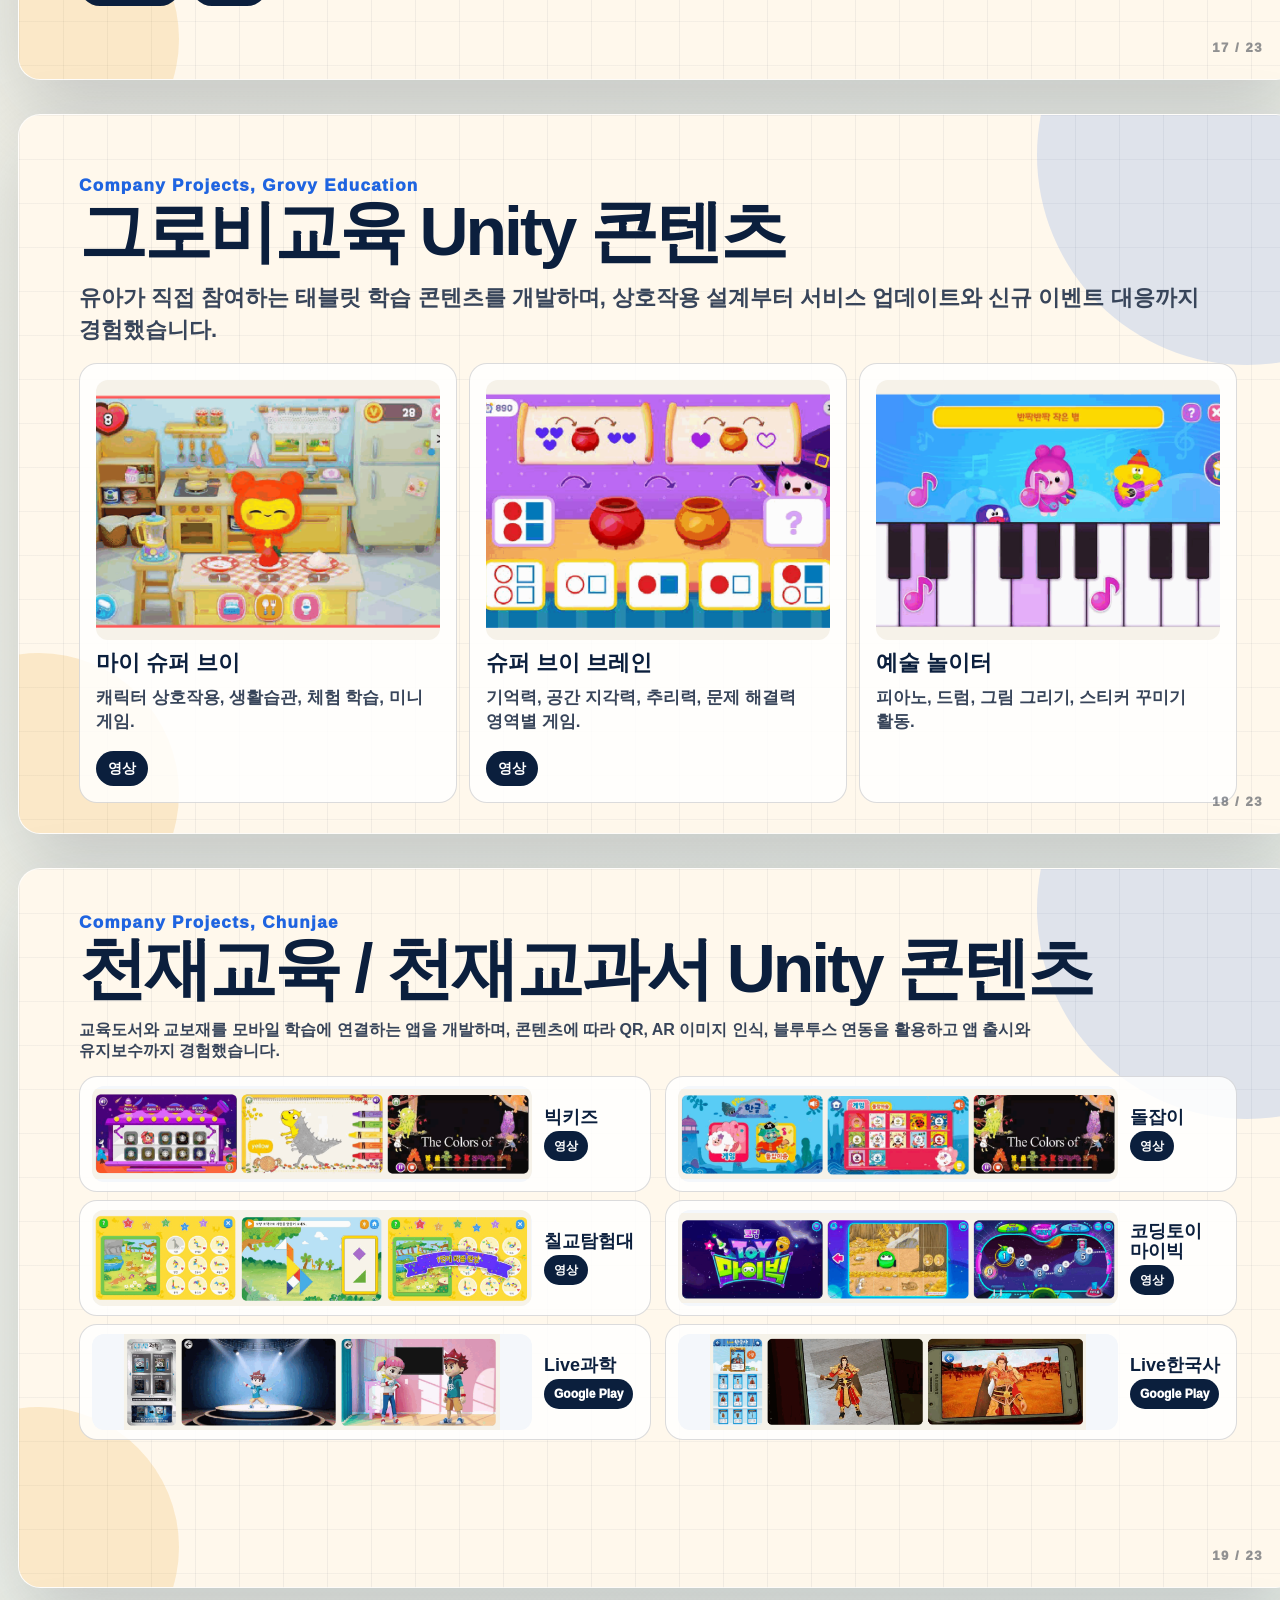
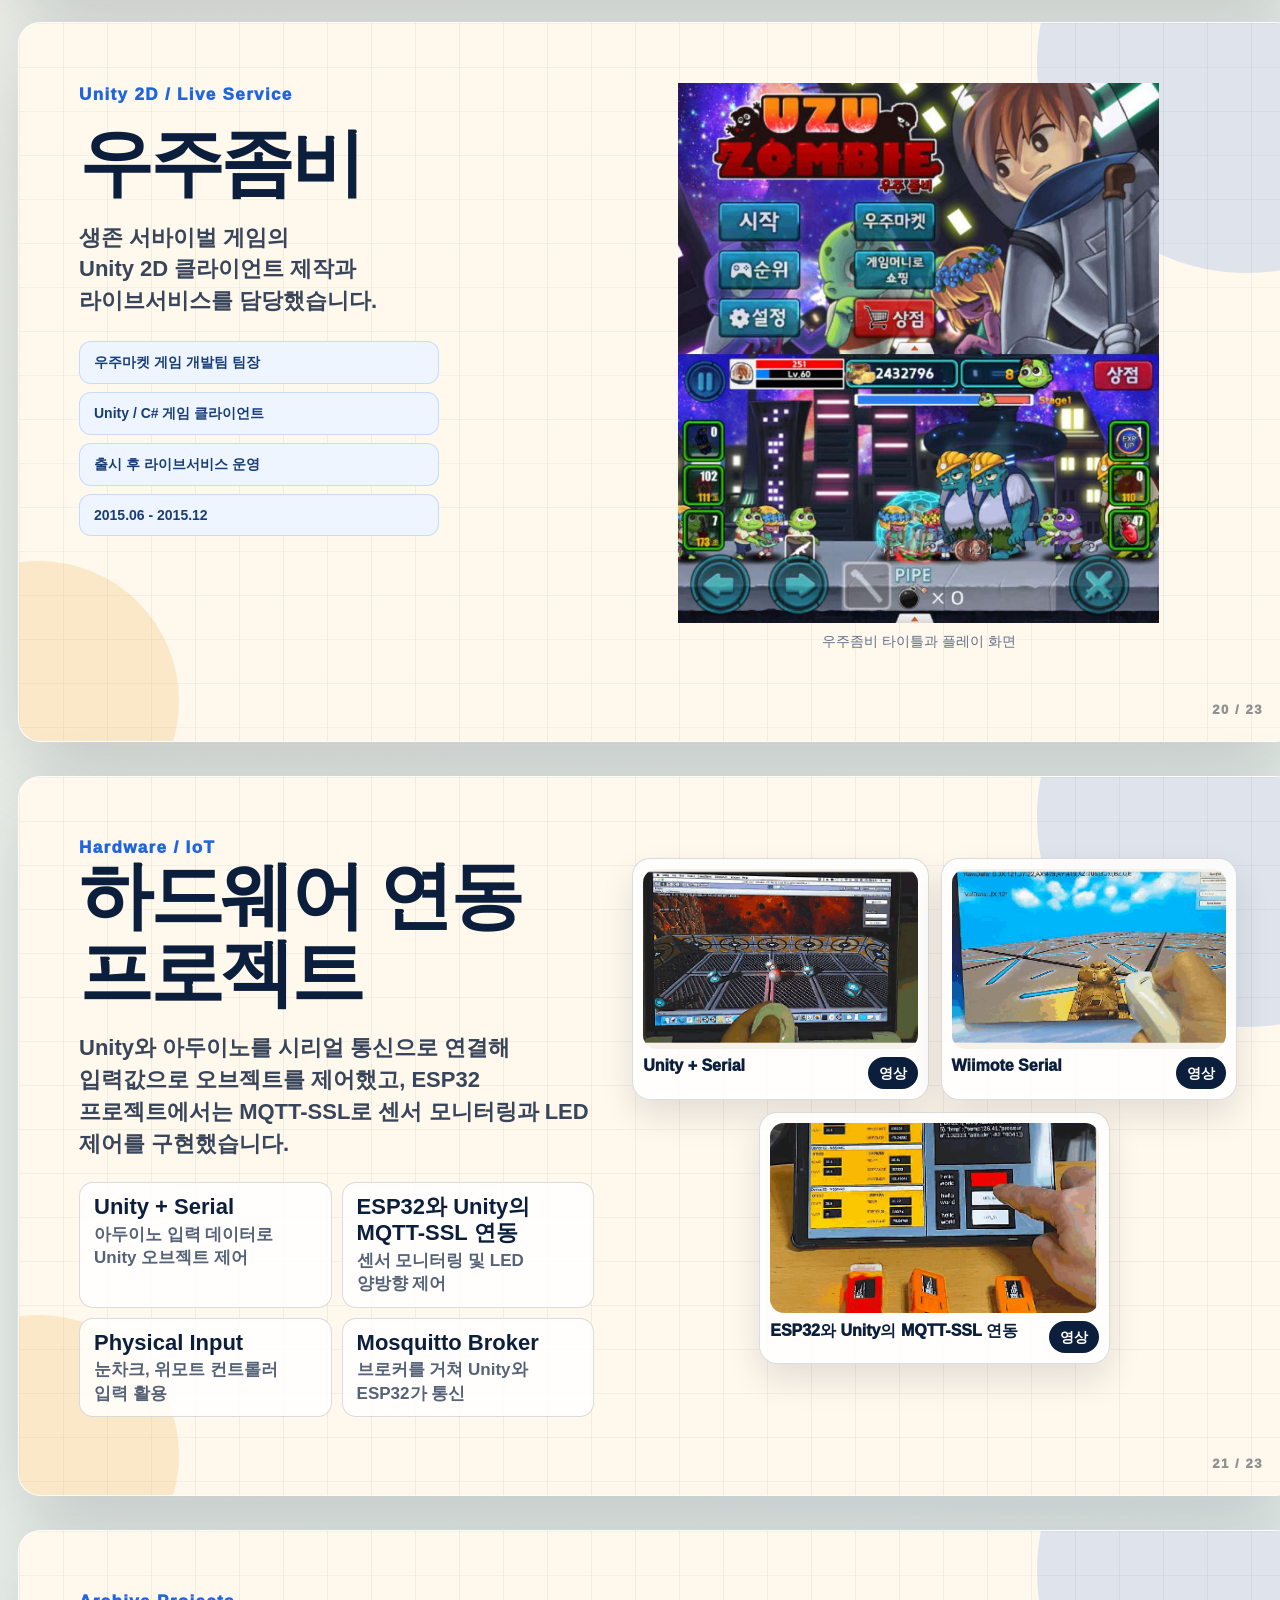
==== commit d2310a90: "수정: GlucoInsight Android와 iOS 출시 완료 반영" ====
--- a/Front_Portfolio/portfolio-ppt/index.html
+++ b/Front_Portfolio/portfolio-ppt/index.html
@@ -121,7 +121,7 @@
 
     <section class="slide app-slide gluco-slide" id="slide-07">
       <div class="project-copy">
-        <p class="overline">Flutter, FastAPI, ML, 출시 준비 중(심사 중)</p>
+        <p class="overline">Flutter, FastAPI, ML, Android / iOS 출시 완료</p>
         <h2>GlucoInsight</h2>
         <p>성인 당뇨 위험도 참고 예측과 병원 찾기를 돕는 건강관리 앱입니다. 입력값으로 ML 예측 엔진을 실행하고, 주변 병원 검색과 길 찾기를 연결합니다.</p>
         <ul class="bullet-grid"><li>ML 기반 위험도 참고 예측</li><li>공공데이터 API</li><li>카카오 주소/좌표 API</li><li>지도 앱 길 찾기 연동</li></ul>
